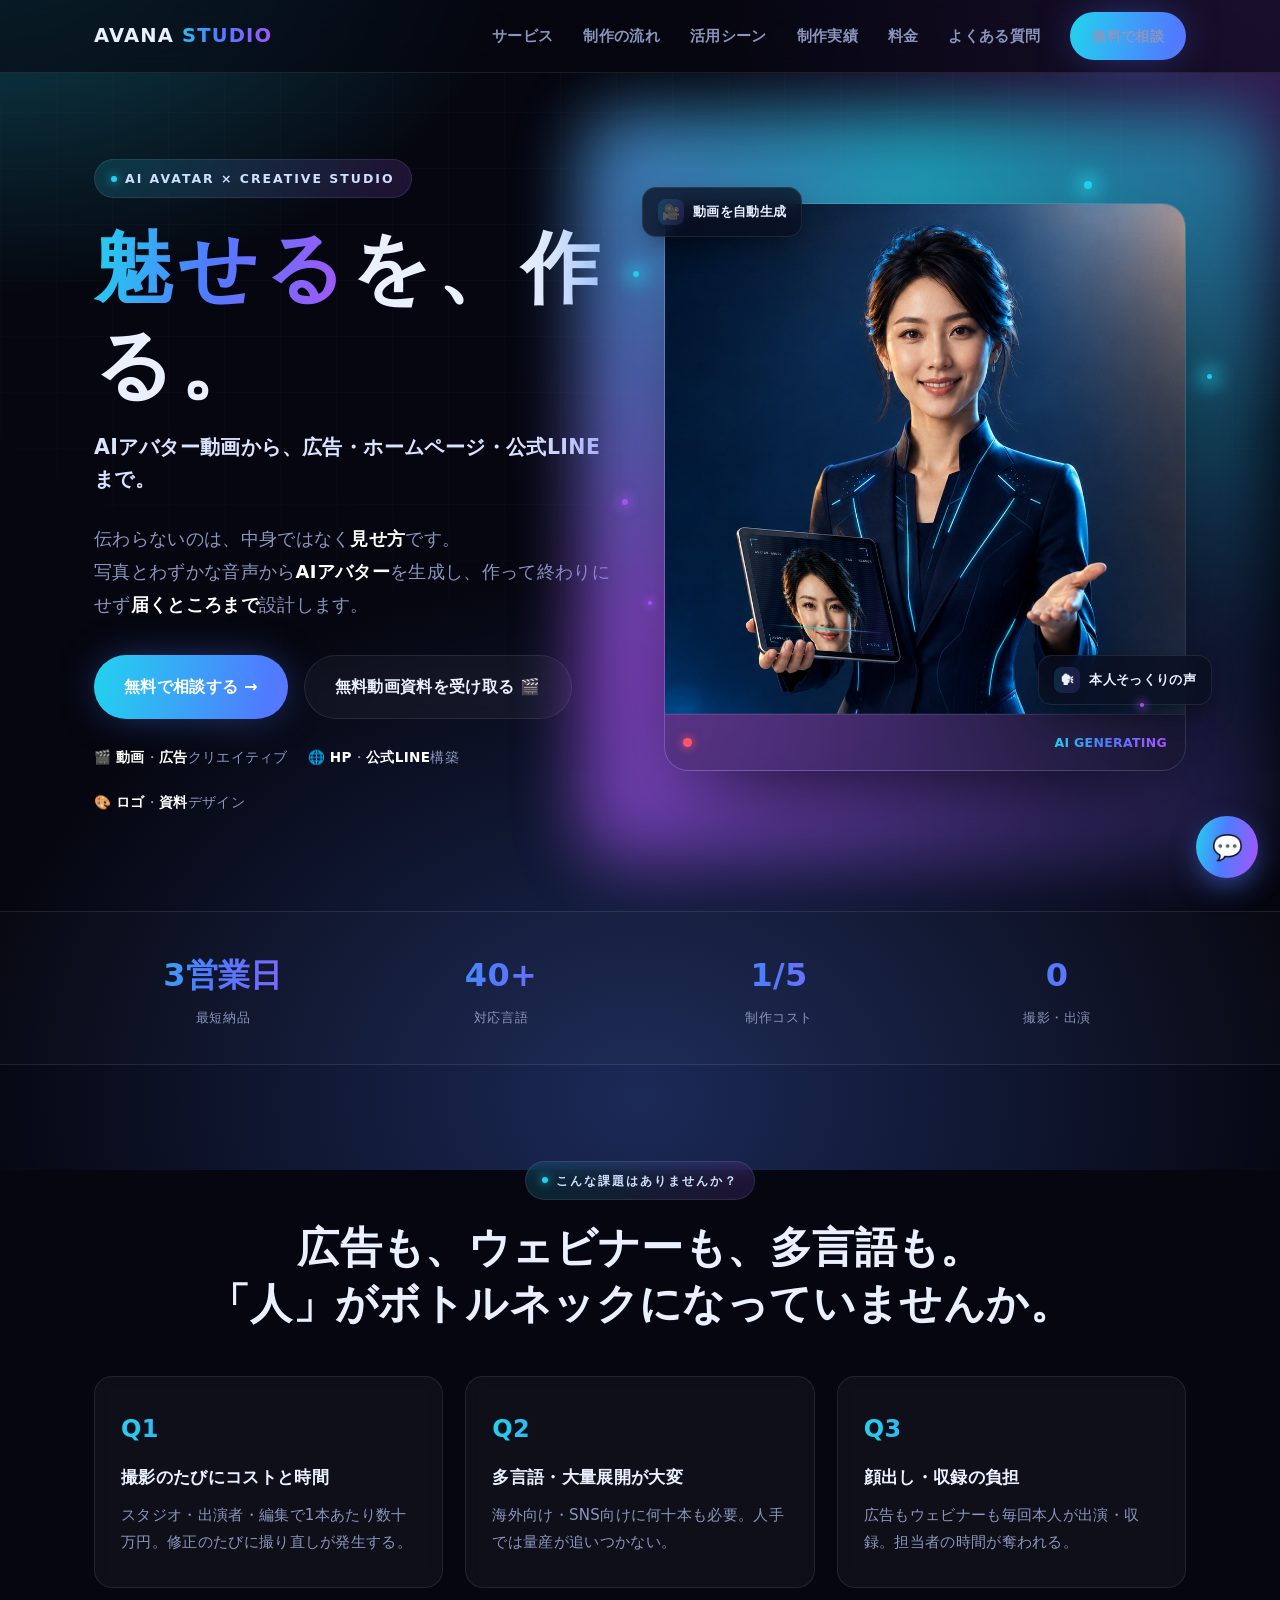
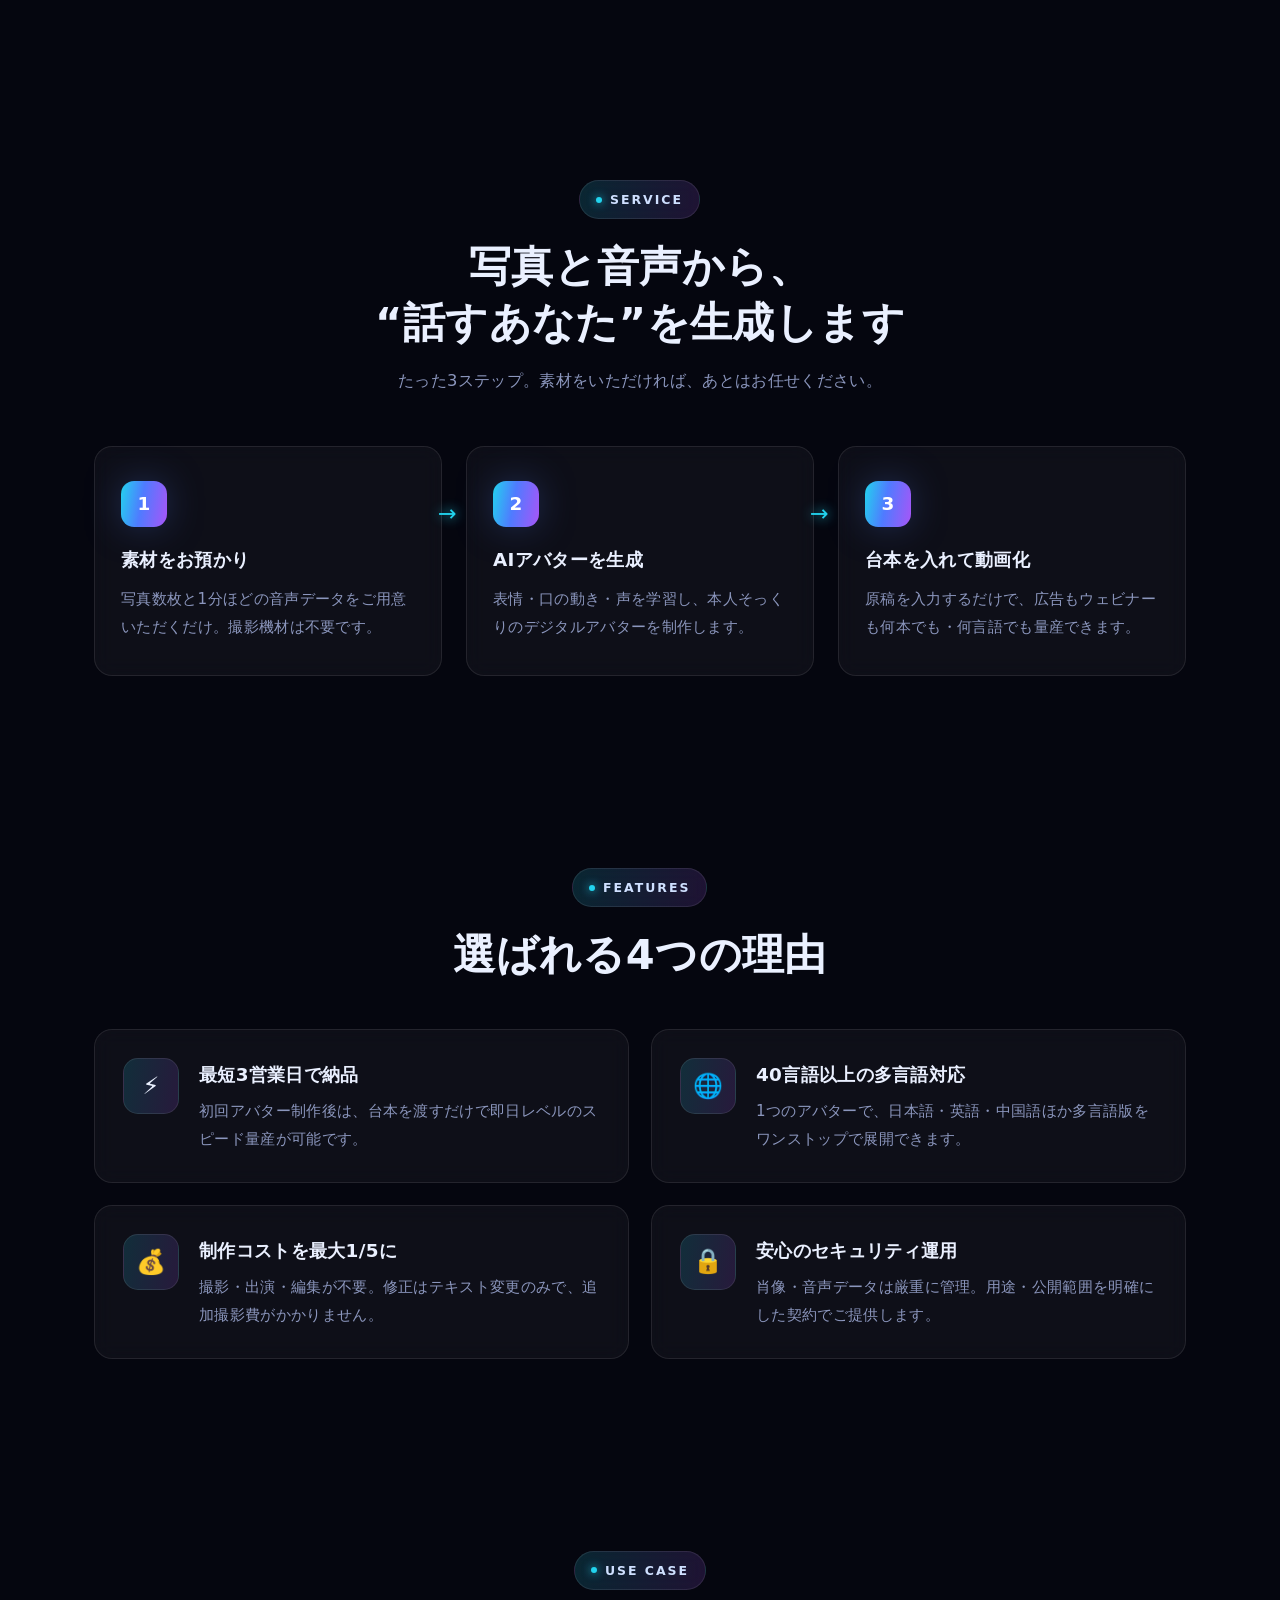
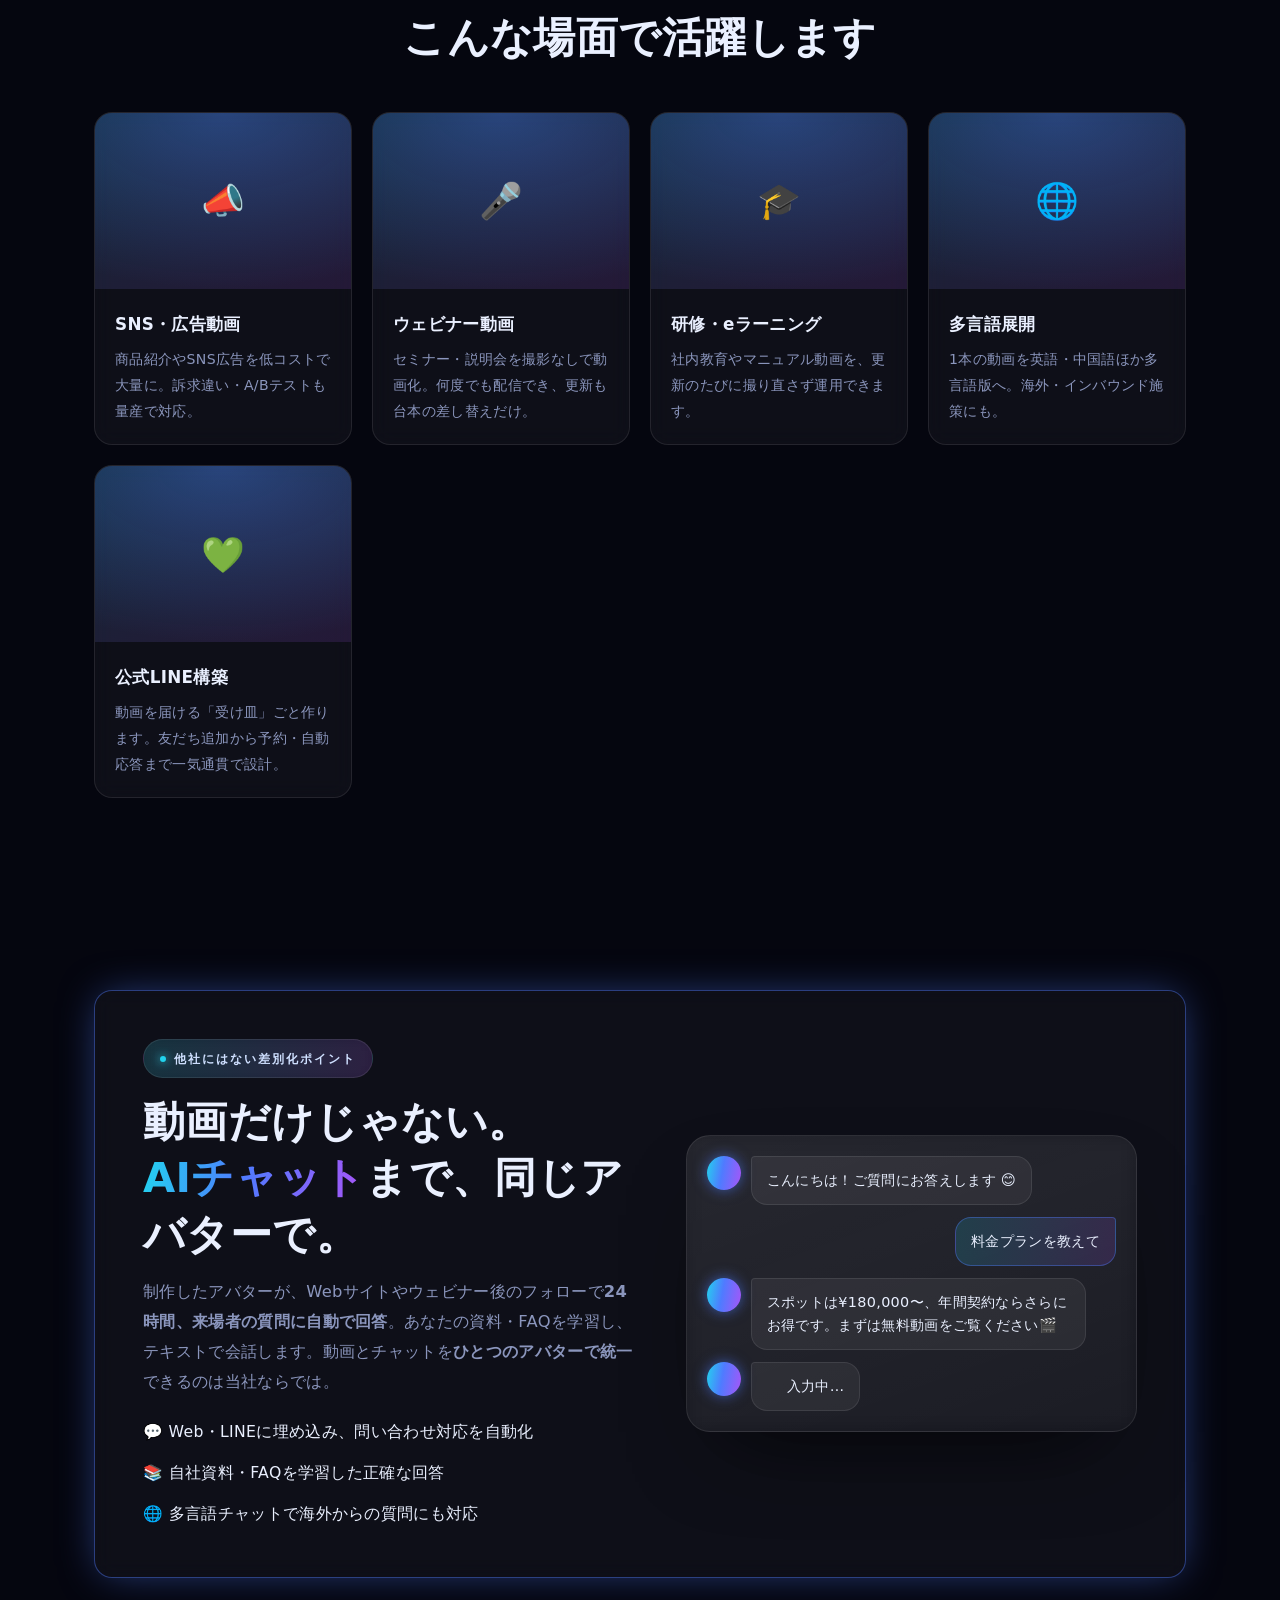
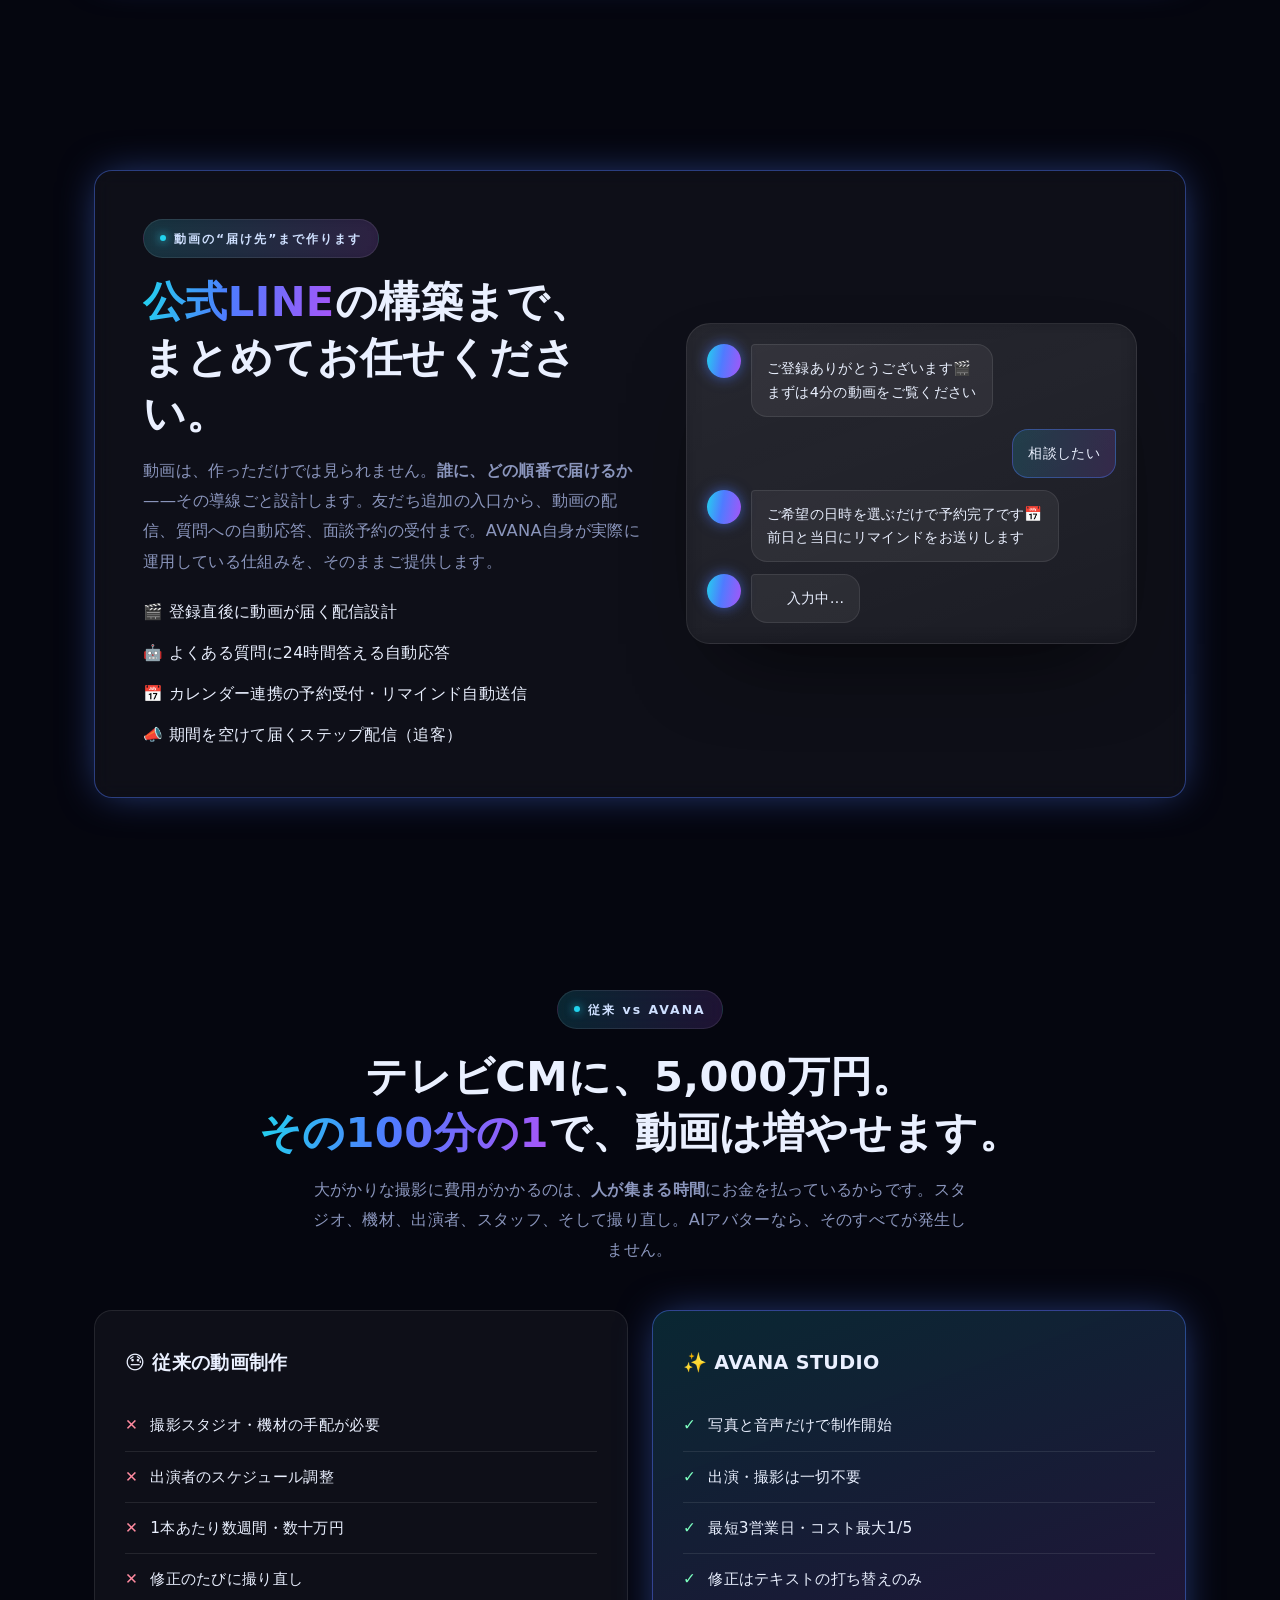
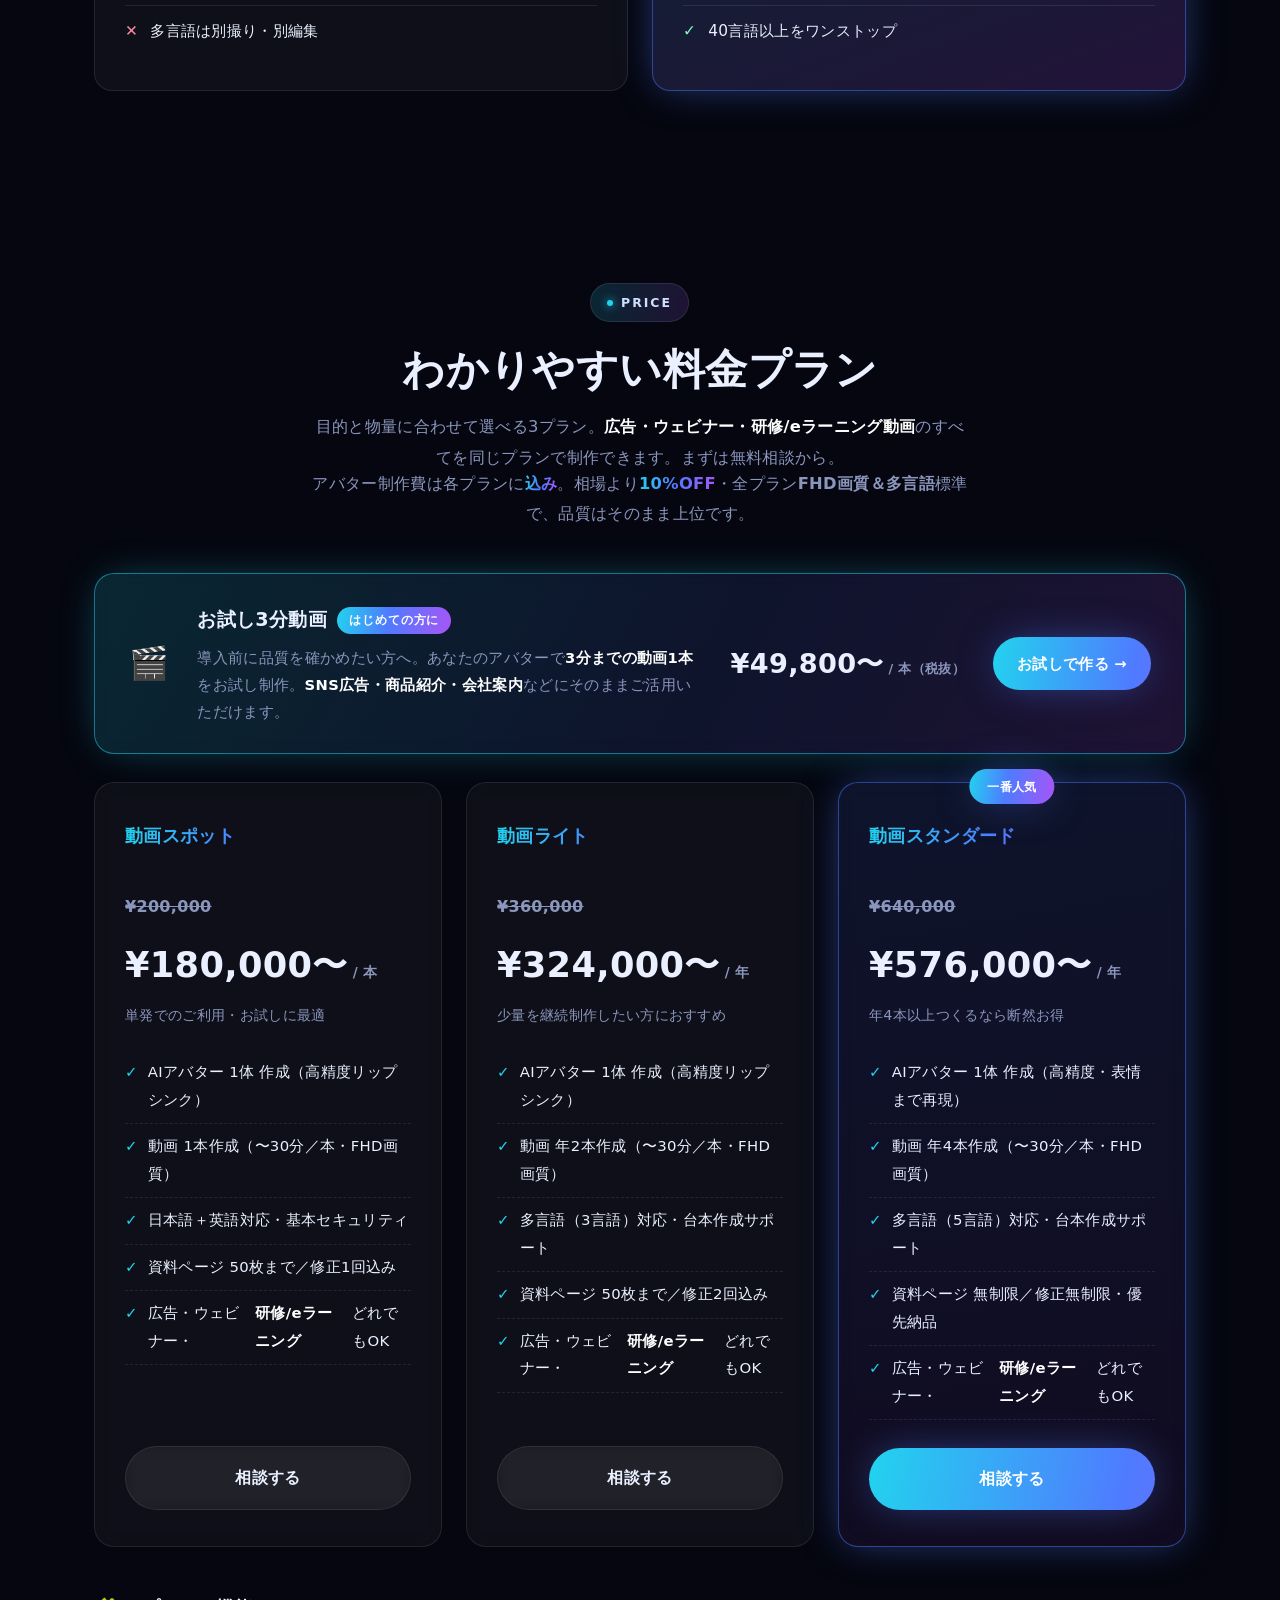
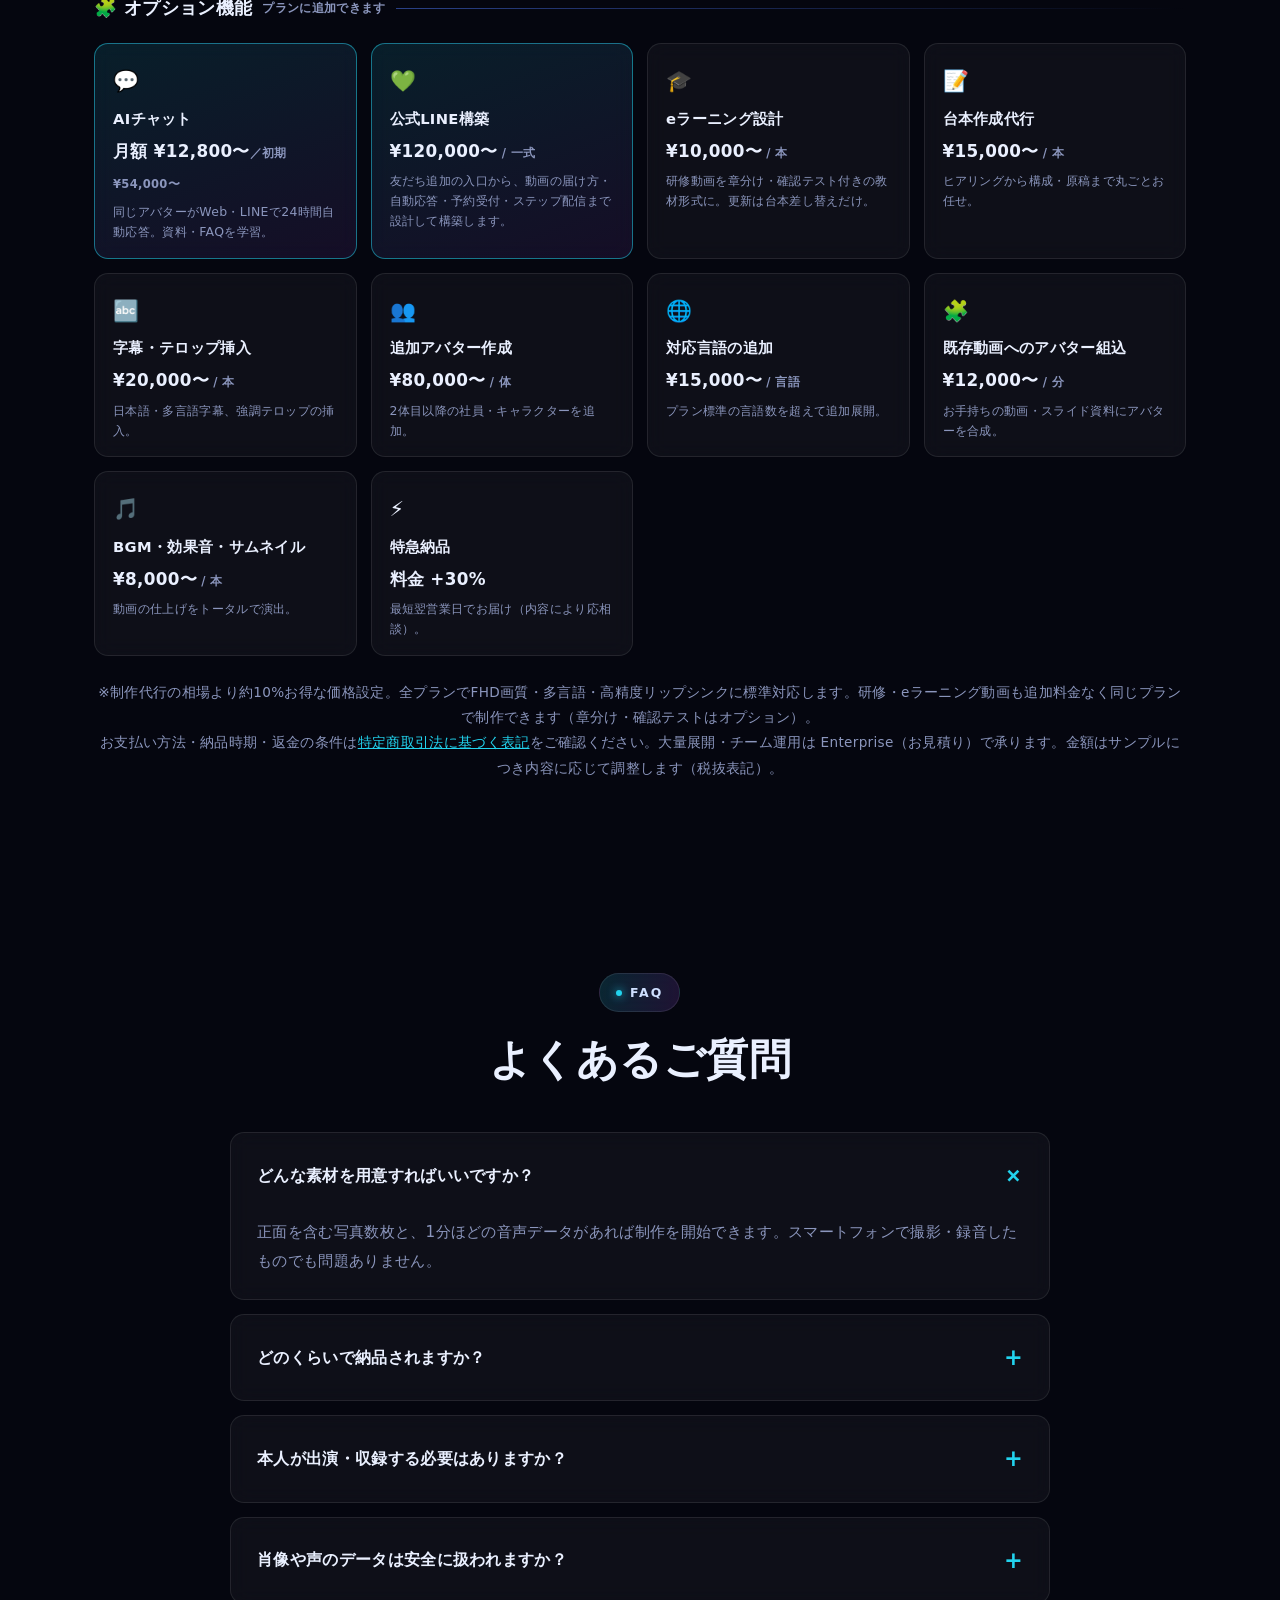
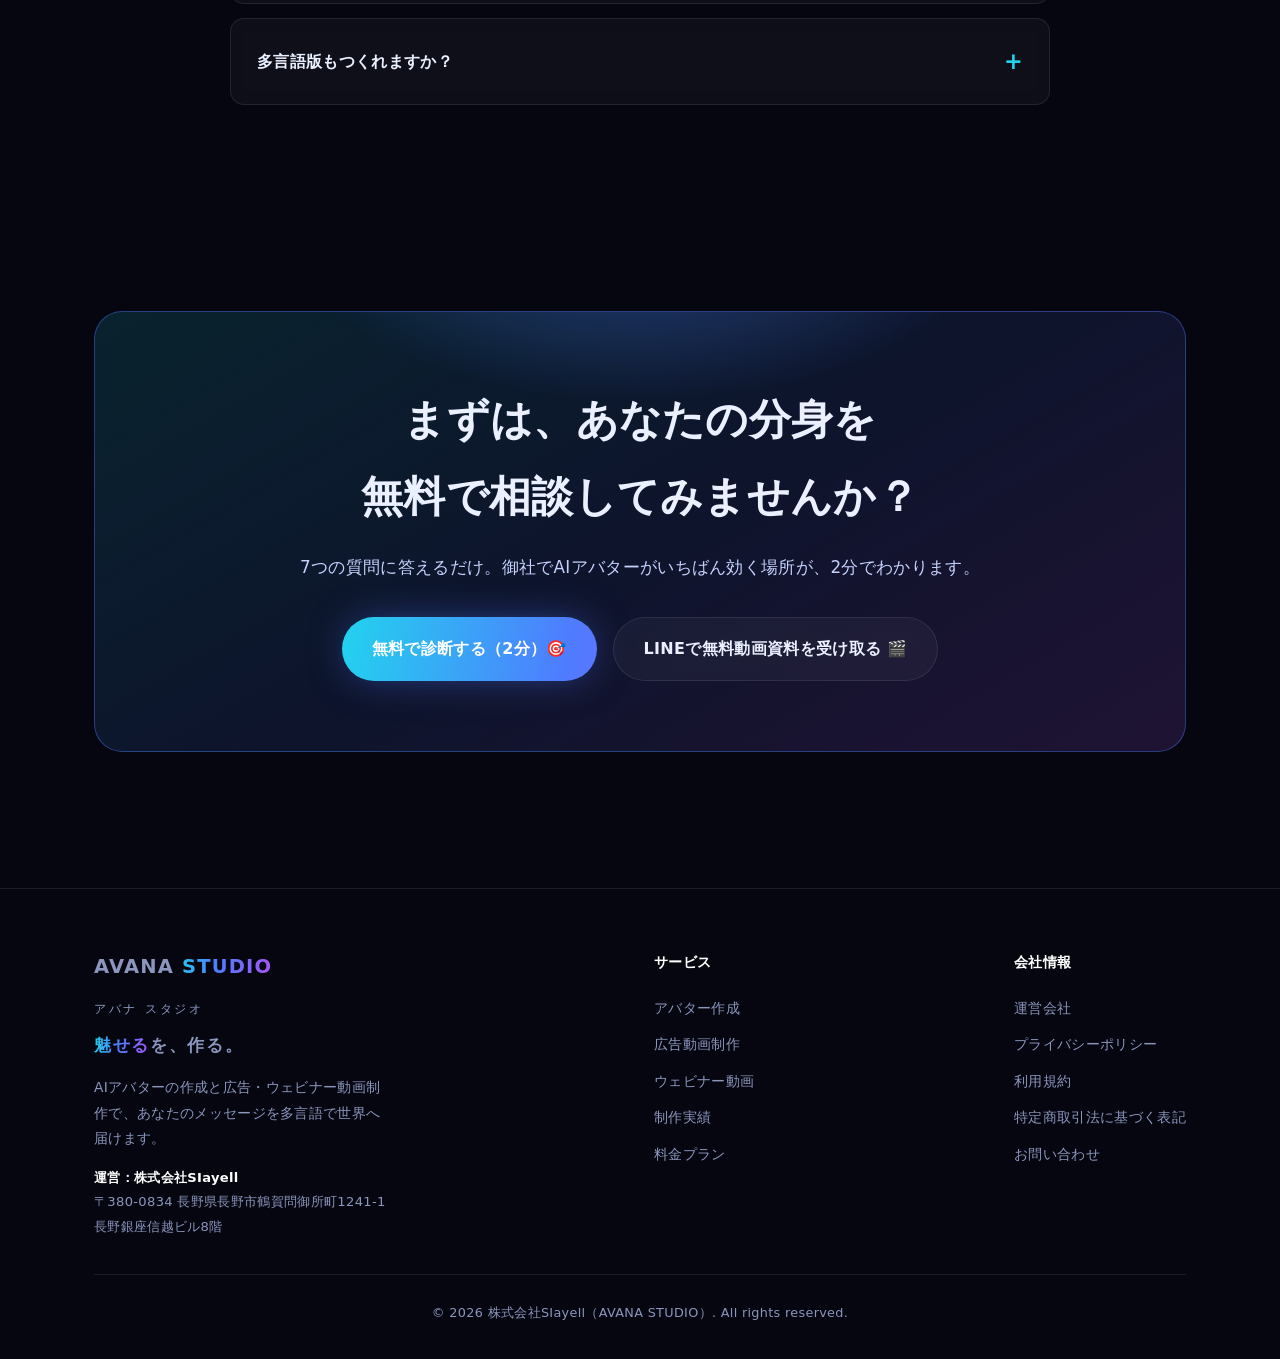
==== index.html @ a1a3fc89 "Reposition hero as creative studio; tighten lead copy and SEO tags Co-Authored-By: Claude Opus 5 <no" ====
<!DOCTYPE html>
<html lang="ja">
<head>
<meta charset="UTF-8">
<meta name="viewport" content="width=device-width, initial-scale=1.0">
<title>AVANA STUDIO｜AIアバター動画・広告・HP・公式LINE制作｜総合クリエイティブ</title>
<meta name="description" content="「魅せるを、作る。」AIアバター動画を軸に、広告クリエイティブ・ホームページ・公式LINE構築まで一貫制作。写真と音声から最短3営業日・低コストで量産します。運営：株式会社SIayell（長野市）">
<link rel="canonical" href="https://mandms281011-png.github.io/avana-studio/">
<link rel="icon" href="data:image/svg+xml,%3Csvg xmlns='http://www.w3.org/2000/svg' viewBox='0 0 64 64'%3E%3Cdefs%3E%3ClinearGradient id='g' x1='0' y1='0' x2='1' y2='1'%3E%3Cstop offset='0' stop-color='%2322d3ee'/%3E%3Cstop offset='.5' stop-color='%234f7bff'/%3E%3Cstop offset='1' stop-color='%23a855f7'/%3E%3C/linearGradient%3E%3C/defs%3E%3Crect width='64' height='64' rx='14' fill='%2305060f'/%3E%3Ctext x='32' y='45' font-family='Helvetica,Arial' font-size='38' font-weight='800' fill='url(%23g)' text-anchor='middle'%3EA%3C/text%3E%3C/svg%3E">
<meta property="og:type" content="website">
<meta property="og:site_name" content="AVANA STUDIO">
<meta property="og:title" content="AVANA STUDIO｜AIアバター動画・広告・HP・公式LINE制作｜総合クリエイティブ">
<meta property="og:description" content="「魅せるを、作る。」AIアバター動画を軸に、広告クリエイティブ・ホームページ・公式LINE構築まで一貫制作。写真と音声から最短3営業日・低コストで量産します。運営：株式会社SIayell（長野市）">
<meta property="og:url" content="https://mandms281011-png.github.io/avana-studio/">
<meta property="og:image" content="https://mandms281011-png.github.io/avana-studio/og-image.jpg">
<meta property="og:locale" content="ja_JP">
<meta name="twitter:card" content="summary_large_image">
<script type="application/ld+json">
{
  "@context": "https://schema.org",
  "@type": "ProfessionalService",
  "name": "AVANA STUDIO",
  "alternateName": "アバナ スタジオ",
  "description": "AIアバター作成と広告動画・ウェビナー動画・研修/eラーニング動画の制作代行サービス",
  "url": "https://mandms281011-png.github.io/avana-studio/",
  "parentOrganization": {"@type": "Organization", "name": "株式会社SIayell"},
  "address": {
    "@type": "PostalAddress",
    "postalCode": "380-0834",
    "addressRegion": "長野県",
    "addressLocality": "長野市",
    "streetAddress": "鶴賀問御所町1241-1 長野銀座信越ビル8階"
  },
  "areaServed": "JP"
}
</script>
<style>
:root{
  --bg:#05060f;
  --bg2:#0a0e1f;
  --panel:rgba(255,255,255,.04);
  --panel-brd:rgba(255,255,255,.09);
  --cyan:#22d3ee;
  --blue:#4f7bff;
  --purple:#a855f7;
  --ink:#eaf0ff;
  --muted:#8b96bd;
  --grad:linear-gradient(100deg,#22d3ee 0%,#4f7bff 45%,#a855f7 100%);
  --grad-soft:linear-gradient(100deg,rgba(34,211,238,.16),rgba(168,85,247,.16));
  --radius:18px;
  --glow:0 0 40px -8px rgba(79,123,255,.55);
  --max:1140px;
}
*{margin:0;padding:0;box-sizing:border-box}
html{scroll-behavior:smooth}
body{
  font-family:"Hiragino Kaku Gothic ProN","Hiragino Sans","Noto Sans JP",system-ui,-apple-system,sans-serif;
  color:var(--ink);background:var(--bg);line-height:1.85;letter-spacing:.02em;
  -webkit-font-smoothing:antialiased;overflow-x:hidden;
}
/* animated aurora background (oversized layer, drifts & breathes) */
body::before{
  content:"";position:fixed;left:-30%;top:-30%;width:160%;height:160%;z-index:-2;
  background:
   radial-gradient(900px 640px at 18% 12%,rgba(34,211,238,.34),transparent 62%),
   radial-gradient(980px 720px at 82% 18%,rgba(168,85,247,.34),transparent 62%),
   radial-gradient(1100px 860px at 50% 95%,rgba(79,123,255,.30),transparent 62%),
   var(--bg);
  animation:aurora 9s ease-in-out infinite alternate;
  will-change:transform,filter;
}
@keyframes aurora{
  0%{transform:translate(0,0) rotate(0deg) scale(1);filter:hue-rotate(0deg) brightness(1)}
  35%{transform:translate(5%,-4%) rotate(4deg) scale(1.15);filter:hue-rotate(14deg) brightness(1.3)}
  70%{transform:translate(-5%,4%) rotate(-4deg) scale(1.22);filter:hue-rotate(-48deg) brightness(1.15)}
  100%{transform:translate(2%,-5%) rotate(2deg) scale(1.1);filter:hue-rotate(-20deg) brightness(1.35)}
}
/* grid overlay pulse */
body::after{animation:gridpulse 6s ease-in-out infinite}
@keyframes gridpulse{0%,100%{opacity:.35}50%{opacity:.8}}
/* light beam sweeping across the hero */
.hero{overflow:hidden}
.hero::after{
  content:"";position:absolute;inset:-10%;z-index:-1;pointer-events:none;
  background:linear-gradient(115deg,transparent 40%,rgba(34,211,238,.22) 48%,rgba(120,140,255,.25) 51%,rgba(168,85,247,.2) 54%,transparent 62%);
  transform:translateX(-120%);
  animation:beam 4.8s cubic-bezier(.4,0,.2,1) infinite;
}
@keyframes beam{
  0%{transform:translateX(-120%) skewX(-6deg)}
  55%,100%{transform:translateX(120%) skewX(-6deg)}
}
/* grid overlay */
body::after{
  content:"";position:fixed;inset:0;z-index:-1;pointer-events:none;opacity:.5;
  background-image:linear-gradient(rgba(255,255,255,.035) 1px,transparent 1px),
                   linear-gradient(90deg,rgba(255,255,255,.035) 1px,transparent 1px);
  background-size:56px 56px;
  mask-image:radial-gradient(ellipse 90% 60% at 50% 30%,#000 40%,transparent 100%);
}
img{max-width:100%;display:block}
a{color:inherit;text-decoration:none}
.wrap{max-width:var(--max);margin:0 auto;padding:0 24px}
.grad-text{background:var(--grad);-webkit-background-clip:text;background-clip:text;color:transparent}
.eyebrow{
  display:inline-flex;align-items:center;gap:8px;font-size:.78rem;font-weight:700;letter-spacing:.16em;
  color:#cfe0ff;padding:7px 16px;border-radius:999px;
  background:var(--grad-soft);border:1px solid var(--panel-brd);backdrop-filter:blur(8px);
}
.eyebrow::before{content:"";width:6px;height:6px;border-radius:50%;background:var(--cyan);box-shadow:0 0 10px var(--cyan)}
.tagline-jp{font-family:"Hiragino Mincho ProN","Yu Mincho",serif;font-weight:600;
font-size:clamp(1.5rem,3.2vw,2.1rem);letter-spacing:.1em;line-height:1.4;margin:22px 0 -2px}
h2.sec-title{font-size:clamp(1.7rem,4vw,2.6rem);font-weight:800;line-height:1.35;margin:20px 0 14px;letter-spacing:.01em}
.sec-lead{color:var(--muted);font-size:1.02rem;max-width:660px}
.btn{display:inline-flex;align-items:center;gap:10px;font-weight:700;padding:16px 30px;border-radius:999px;
  transition:.25s;cursor:pointer;font-size:1rem;border:none}
.btn-primary{background:var(--grad);color:#fff;box-shadow:var(--glow);background-size:200% 100%}
.btn-primary:hover{background-position:100% 0;transform:translateY(-2px);box-shadow:0 0 55px -6px rgba(168,85,247,.7)}
.btn-ghost{background:var(--panel);color:var(--ink);border:1px solid var(--panel-brd);backdrop-filter:blur(8px)}
.btn-ghost:hover{border-color:var(--cyan);color:#fff;box-shadow:0 0 24px -6px rgba(34,211,238,.6)}

/* Header */
header{position:sticky;top:0;z-index:50;background:rgba(5,6,15,.6);backdrop-filter:blur(16px);border-bottom:1px solid var(--panel-brd)}
.nav{display:flex;align-items:center;justify-content:space-between;height:72px}
.logo{font-weight:800;font-size:1.22rem;letter-spacing:.06em}
.logo b{font-weight:800}
.nav-links{display:flex;gap:30px;align-items:center;font-size:.92rem;font-weight:600}
.nav-links a{color:var(--muted);transition:.2s}
.nav-links a:hover{color:#fff}
.nav-cta{padding:11px 22px;font-size:.9rem}
.menu-btn{display:none;font-size:1.6rem;background:none;border:none;cursor:pointer;color:var(--ink)}

/* Hero */
.hero{position:relative;padding:86px 0 96px}
.hero-grid{display:grid;grid-template-columns:1fr 1fr;gap:48px;align-items:center}
.hero h1{font-family:"Hiragino Mincho ProN","Yu Mincho",serif;
font-size:clamp(2.8rem,7vw,4.9rem);font-weight:600;line-height:1.24;letter-spacing:.08em;margin-top:22px}
.h1-sub{font-size:clamp(1rem,2vw,1.28rem);font-weight:700;color:#dbe4ff;
letter-spacing:.02em;line-height:1.6;margin:16px 0 0}
.hero p.lead{margin:26px 0 34px;font-size:1.12rem;color:var(--muted);max-width:520px}
.hero p.lead b{color:#fff}
.hero-cta{display:flex;gap:16px;flex-wrap:wrap}
.hero-note{margin-top:26px;font-size:.85rem;color:var(--muted);display:flex;gap:20px;flex-wrap:wrap}
.hero-note b{color:#fff}

/* Hero holo visual */
.holo{position:relative}
.holo-ring{position:absolute;inset:-16% -16% -16% -16%;border-radius:40px;
  background:conic-gradient(from 0deg,rgba(34,211,238,.75),rgba(79,123,255,.15),rgba(168,85,247,.75),rgba(34,211,238,.75));
  filter:blur(34px);opacity:.95;animation:spin 5.5s linear infinite}
/* pulsing glow on the hero card itself */
.holo .holo-card{box-shadow:0 40px 90px -40px rgba(0,0,0,.8);animation:cardfloat 6.5s ease-in-out infinite, cardglow 3.2s ease-in-out infinite}
@keyframes cardglow{
  0%,100%{box-shadow:0 40px 90px -40px rgba(0,0,0,.8),0 0 42px -6px rgba(34,211,238,.5)}
  50%{box-shadow:0 40px 90px -40px rgba(0,0,0,.8),0 0 90px -4px rgba(168,85,247,.85)}
}
@keyframes spin{to{transform:rotate(360deg)}}
.holo-card{position:relative;border-radius:24px;overflow:hidden;border:1px solid var(--panel-brd);
  background:linear-gradient(160deg,rgba(255,255,255,.07),rgba(255,255,255,.02));backdrop-filter:blur(10px);
  box-shadow:0 40px 90px -40px rgba(0,0,0,.8)}
/* photo composition: real avatar + UI projected onto tablet screen */
.holo-photo{position:relative;aspect-ratio:960/941;overflow:hidden}
.ph-stage{position:absolute;top:0;left:0;width:960px;height:941px;transform-origin:0 0}
.ph-stage>img{width:960px;height:941px;object-fit:cover}
.tab-screen{position:absolute;top:0;left:0;width:270px;height:220px;transform-origin:0 0;
  transform:matrix3d(0.883354,0.11723,0,0.000069, 0.172368,0.873851,0,-0.000096, 0,0,1,0, 146.476784,607.883922,0,1);
  overflow:hidden;background:
   radial-gradient(120% 90% at 50% 20%,rgba(79,123,255,.5),transparent 65%),
   linear-gradient(180deg,rgba(6,12,32,.98),rgba(20,16,50,.98));
  /* bottom edge follows the fingers holding the tablet so they stay in front */
  clip-path:polygon(0% 0%, 100% 0%, 100% 100%, 37.8% 100%, 36.3% 93.4%, 34.8% 92.1%, 31.9% 93.8%, 30.4% 93.4%, 28.9% 91.2%, 27.4% 90.8%, 24.4% 92%, 21.5% 97.9%, 20% 92.4%, 17% 92.1%, 14.1% 94.2%, 11.1% 99.2%, 9.6% 100%, 0% 100%);
  filter:drop-shadow(0 0 26px rgba(34,211,238,.35))}
.tab-screen::before{content:"";position:absolute;inset:0;z-index:1;
  background:repeating-linear-gradient(0deg,transparent 0 3px,rgba(34,211,238,.07) 3px 4px)}
.ts-photo{position:absolute;inset:0;width:100%;height:100%;object-fit:cover;z-index:0;
  filter:saturate(1.05) brightness(.96);
  animation:kenburns 4.5s ease-in-out infinite alternate, holoflicker 3.8s steps(1) infinite}
@keyframes kenburns{
  0%{transform:scale(1) translate(0,0)}
  100%{transform:scale(1.18) translate(-3%,-2.5%)}
}
@keyframes holoflicker{
  0%,78%,86%,100%{opacity:1;filter:saturate(1.05) brightness(.96) hue-rotate(0deg)}
  79%{opacity:.45;filter:saturate(1.6) brightness(1.5) hue-rotate(38deg)}
  80%{opacity:.95;filter:saturate(1.05) brightness(.96) hue-rotate(0deg)}
  81.5%{opacity:.55;filter:saturate(1.7) brightness(1.3) hue-rotate(-32deg)}
  82.5%{opacity:1;filter:saturate(1.2) brightness(1.1) hue-rotate(12deg)}
  84%{opacity:.7;filter:saturate(1.5) brightness(1.4) hue-rotate(24deg)}
}
/* gentle float for the hero card */
.holo .holo-card{animation:cardfloat 6.5s ease-in-out infinite}
@keyframes cardfloat{0%,100%{transform:translateY(0)}50%{transform:translateY(-9px)}}
@media (prefers-reduced-motion: reduce){
  .ts-photo,.holo .holo-card,body::before,body::after,.hero::after,.holo-ring,.particle{animation:none}
}
.tab-screen::after{content:"";position:absolute;inset:0;z-index:2;pointer-events:none;
  background:linear-gradient(115deg,rgba(255,255,255,.14) 0%,transparent 28%,transparent 70%,rgba(168,85,247,.10) 100%)}
.face-svg{position:relative;z-index:1;width:100%;height:100%;display:block}
.particle{position:absolute;border-radius:50%;background:var(--cyan);box-shadow:0 0 20px 6px rgba(34,211,238,.95);opacity:.95;animation:float 4s ease-in-out infinite, twinkle 2.1s ease-in-out infinite}
@keyframes float{0%,100%{transform:translateY(0) scale(1)}50%{transform:translateY(-34px) scale(1.45)}}
@keyframes twinkle{0%,100%{opacity:.95}50%{opacity:.35}}
.silh{width:60%;height:84%;position:relative;z-index:1;
  background:linear-gradient(180deg,rgba(207,224,255,.9),rgba(79,123,255,.25));
  border-radius:120px 120px 0 0;box-shadow:0 0 60px rgba(79,123,255,.5)}
.silh::after{content:"";position:absolute;top:18%;left:50%;transform:translateX(-50%);
  width:44%;aspect-ratio:1;border-radius:50%;
  background:radial-gradient(circle at 40% 35%,#fff,rgba(207,224,255,.6));box-shadow:0 0 40px rgba(255,255,255,.5)}
.holo-bar{display:flex;align-items:center;gap:12px;padding:16px 18px;border-top:1px solid var(--panel-brd);
  background:rgba(0,0,0,.25)}
.rec-dot{width:9px;height:9px;border-radius:50%;background:#ff5470;box-shadow:0 0 10px #ff5470;animation:pulse 1.4s infinite}
@keyframes pulse{0%,100%{opacity:1}50%{opacity:.25}}
.wave{display:flex;gap:3px;align-items:center;height:22px;flex:1}
.wave span{width:3px;border-radius:3px;background:var(--cyan);box-shadow:0 0 6px var(--cyan);animation:wv 1s infinite ease-in-out}
.wave span:nth-child(odd){animation-delay:.2s}
.wave span:nth-child(3n){animation-delay:.4s;background:var(--purple);box-shadow:0 0 6px var(--purple)}
@keyframes wv{0%,100%{height:6px}50%{height:22px}}
.chip{position:absolute;padding:11px 15px;border-radius:14px;font-size:.8rem;font-weight:700;
  background:rgba(10,14,31,.75);border:1px solid var(--panel-brd);backdrop-filter:blur(10px);
  display:flex;gap:9px;align-items:center;box-shadow:0 10px 30px -10px rgba(0,0,0,.7)}
.chip .ic{width:26px;height:26px;border-radius:8px;background:var(--grad-soft);display:grid;place-items:center;font-size:.9rem}
.chip-1{top:-16px;left:-22px}
.chip-2{bottom:66px;right:-26px}

/* metrics band */
.metrics{border-top:1px solid var(--panel-brd);border-bottom:1px solid var(--panel-brd);padding:34px 0;background:rgba(255,255,255,.015)}
.metrics-grid{display:grid;grid-template-columns:repeat(4,1fr);gap:20px;text-align:center}
.metric .n{font-size:2rem;font-weight:900}
.metric .l{font-size:.82rem;color:var(--muted);letter-spacing:.05em}

section{padding:96px 0;position:relative}
.center{text-align:center}
.center .sec-lead{margin-left:auto;margin-right:auto}

/* glass card base */
.glass{background:var(--panel);border:1px solid var(--panel-brd);border-radius:var(--radius);backdrop-filter:blur(10px)}

/* Problem */
.problem-grid{display:grid;grid-template-columns:repeat(3,1fr);gap:22px;margin-top:44px}
.problem-card{padding:30px 26px}
.problem-card .q{font-size:1.5rem;font-weight:900}
.problem-card h3{font-size:1.08rem;margin:10px 0 8px}
.problem-card p{color:var(--muted);font-size:.94rem}

/* Steps */
.steps{display:grid;grid-template-columns:repeat(3,1fr);gap:24px;margin-top:50px}
.step{position:relative;padding:34px 26px}
.step .num{width:46px;height:46px;border-radius:13px;background:var(--grad);color:#fff;font-weight:800;
  display:grid;place-items:center;font-size:1.15rem;margin-bottom:16px;box-shadow:var(--glow)}
.step h3{font-size:1.15rem;margin-bottom:8px}
.step p{color:var(--muted);font-size:.95rem}
.step-arrow{position:absolute;right:-16px;top:46px;color:var(--cyan);font-size:1.4rem;z-index:2;text-shadow:0 0 12px var(--cyan)}

/* Features */
.feat-grid{display:grid;grid-template-columns:repeat(2,1fr);gap:22px;margin-top:46px}
.feat{display:flex;gap:20px;padding:28px}
.feat .ic{flex-shrink:0;width:56px;height:56px;border-radius:15px;background:var(--grad-soft);border:1px solid var(--panel-brd);
  display:grid;place-items:center;font-size:1.5rem}
.feat h3{font-size:1.15rem;margin-bottom:6px}
.feat p{color:var(--muted);font-size:.94rem}

/* Use cases */
.cases{display:grid;grid-template-columns:repeat(4,1fr);gap:20px;margin-top:46px}
.case{border-radius:var(--radius);overflow:hidden;transition:.25s}
.case:hover{transform:translateY(-6px);box-shadow:0 0 44px -14px rgba(79,123,255,.7);border-color:rgba(79,123,255,.5)}
.case .top{aspect-ratio:16/11;display:grid;place-items:center;font-size:2.2rem;
  background:radial-gradient(120% 100% at 50% 0%,rgba(79,123,255,.35),transparent),linear-gradient(160deg,rgba(34,211,238,.14),rgba(168,85,247,.14))}
.case .body{padding:20px}
.case h3{font-size:1.05rem;margin-bottom:6px}
.case p{color:var(--muted);font-size:.88rem}

/* Chat differentiator */
.chat-split{display:grid;grid-template-columns:1.05fr .95fr;gap:44px;align-items:center;padding:48px;
  border:1px solid rgba(79,123,255,.45);box-shadow:var(--glow)}
.chat-list{list-style:none;margin-top:20px;display:grid;gap:12px}
.chat-list li{font-size:.98rem}
.chat-mock{display:grid;gap:12px;padding:20px}
.bub{padding:12px 15px;font-size:.9rem;max-width:82%;line-height:1.6}
.bub-bot{background:rgba(255,255,255,.06);border:1px solid var(--panel-brd);border-radius:4px 16px 16px 16px}
.bub-user{background:var(--grad-soft);border:1px solid rgba(79,123,255,.4);border-radius:16px 4px 16px 16px;margin-left:auto}
.bub-row{display:flex;gap:10px;align-items:flex-start}
.bub-av{width:34px;height:34px;border-radius:50%;background:var(--grad);flex-shrink:0;box-shadow:0 0 14px rgba(79,123,255,.6)}
@media(max-width:920px){.chat-split{grid-template-columns:1fr;gap:30px;padding:30px}}

/* Compare */
.cmp-grid{display:grid;grid-template-columns:1fr 1fr;gap:24px;margin-top:44px}
.cmp{border-radius:var(--radius);padding:34px 30px}
.cmp.old{background:var(--panel);border:1px solid var(--panel-brd)}
.cmp.new{background:linear-gradient(160deg,rgba(34,211,238,.16),rgba(168,85,247,.18));border:1px solid rgba(79,123,255,.45);box-shadow:var(--glow)}
.cmp h3{font-size:1.2rem;margin-bottom:20px;display:flex;align-items:center;gap:10px}
.cmp ul{list-style:none}
.cmp li{padding:11px 0;border-bottom:1px solid var(--panel-brd);display:flex;gap:12px;font-size:.96rem}
.cmp li:last-child{border:none}
.cmp .mark{font-weight:800}
.cmp.old .mark{color:#ff8ba0}
.cmp.new .mark{color:#7dffc0}

/* Pricing */
.trial-banner{display:flex;align-items:center;gap:28px;flex-wrap:wrap;text-align:left;
  margin-top:44px;padding:28px 34px;border-radius:20px;
  background:linear-gradient(120deg,rgba(34,211,238,.16),rgba(79,123,255,.12) 55%,rgba(168,85,247,.16));
  border:1px solid rgba(34,211,238,.5);box-shadow:0 0 44px -12px rgba(34,211,238,.45)}
.trial-banner .tb-ic{font-size:2rem;flex-shrink:0}
.trial-banner .tb-body{flex:1;min-width:260px}
.trial-banner h3{font-size:1.2rem;margin-bottom:6px}
.trial-banner h3 .tb-tag{display:inline-block;margin-left:10px;font-size:.72rem;font-weight:700;letter-spacing:.08em;
  padding:3px 12px;border-radius:999px;background:var(--grad);color:#fff;vertical-align:middle}
.trial-banner p{color:var(--muted);font-size:.92rem}
.trial-banner .tb-price{font-size:1.7rem;font-weight:900;white-space:nowrap}
.trial-banner .tb-price small{font-size:.8rem;color:var(--muted);font-weight:600}
@media(max-width:920px){.trial-banner{padding:24px 22px;gap:18px}}
.plans{display:grid;grid-template-columns:repeat(3,1fr);gap:24px;margin-top:28px}
.plan{border-radius:20px;padding:36px 30px;position:relative;display:flex;flex-direction:column;
  background:var(--panel);border:1px solid var(--panel-brd);backdrop-filter:blur(10px)}
.plan.popular{border:1px solid rgba(79,123,255,.5);box-shadow:var(--glow);
  background:linear-gradient(170deg,rgba(79,123,255,.12),rgba(168,85,247,.08))}
.plan .tag{position:absolute;top:-14px;left:50%;transform:translateX(-50%);background:var(--grad);color:#fff;
  font-size:.78rem;font-weight:700;padding:6px 18px;border-radius:999px;box-shadow:var(--glow)}
.plan h3{font-size:1.15rem;font-weight:800}
.plan .price{font-size:2.2rem;font-weight:900;margin:14px 0 4px}
.plan .price small{font-size:.85rem;color:var(--muted);font-weight:600}
.plan .desc{color:var(--muted);font-size:.9rem;margin-bottom:22px}
.plan ul{list-style:none;margin-bottom:28px;flex:1}
.plan li{padding:9px 0;font-size:.93rem;display:flex;gap:10px;border-bottom:1px dashed var(--panel-brd)}
.plan li::before{content:"✓";color:var(--cyan)}
.plan .btn{width:100%;justify-content:center}
.price-note{text-align:center;color:var(--muted);font-size:.85rem;margin-top:24px}
/* Options */
.opts-title{font-size:1.15rem;font-weight:800;margin:44px 0 18px;display:flex;align-items:center;gap:10px}
.opts-title::after{content:"";flex:1;height:1px;background:linear-gradient(90deg,rgba(79,123,255,.5),transparent)}
.opts{display:grid;grid-template-columns:repeat(4,1fr);gap:14px}
.opt{padding:18px 18px 16px;border-radius:14px;display:flex;flex-direction:column;gap:4px}
.opt .oi{font-size:1.3rem}
.opt .on{font-weight:700;font-size:.92rem}
.opt .op{font-size:1.05rem;font-weight:900}
.opt .op small{font-size:.72rem;color:var(--muted);font-weight:600}
.opt .od{color:var(--muted);font-size:.78rem;line-height:1.6}
.opt.hot{border:1px solid rgba(34,211,238,.5);background:linear-gradient(160deg,rgba(34,211,238,.12),rgba(168,85,247,.1))}
@media(max-width:920px){.opts{grid-template-columns:1fr 1fr}}
@media(max-width:640px){.opts{grid-template-columns:1fr}}

/* FAQ */
.faq-list{max-width:820px;margin:44px auto 0}
.qa{margin-bottom:14px;overflow:hidden;border-radius:14px}
.qa summary{list-style:none;cursor:pointer;padding:22px 26px;font-weight:700;display:flex;justify-content:space-between;gap:16px;align-items:center}
.qa summary::-webkit-details-marker{display:none}
.qa summary .plus{color:var(--cyan);font-size:1.4rem;transition:.2s;flex-shrink:0}
.qa[open] summary .plus{transform:rotate(45deg)}
.qa .a{padding:0 26px 24px;color:var(--muted);font-size:.95rem}

/* CTA */
.cta-box{border-radius:28px;padding:70px 40px;text-align:center;position:relative;overflow:hidden;
  background:linear-gradient(150deg,rgba(34,211,238,.14),rgba(79,123,255,.12) 50%,rgba(168,85,247,.16));
  border:1px solid rgba(79,123,255,.4)}
.cta-box::before{content:"";position:absolute;inset:0;z-index:-1;
  background:radial-gradient(600px 300px at 50% -20%,rgba(79,123,255,.4),transparent 60%)}
.cta-box h2{font-size:clamp(1.8rem,4.5vw,2.6rem);font-weight:900;margin-bottom:16px}
.cta-box p{color:#c7d3ff;margin-bottom:34px;font-size:1.05rem}

/* Footer */
footer{padding:60px 0 34px;font-size:.9rem;color:var(--muted);border-top:1px solid var(--panel-brd);margin-top:40px}
.foot-grid{display:flex;justify-content:space-between;gap:40px;flex-wrap:wrap;padding-bottom:34px;border-bottom:1px solid var(--panel-brd)}
.foot-brand .logo{margin-bottom:12px}
.foot-brand p{max-width:300px;font-size:.86rem}
.foot-col h4{color:#fff;font-size:.9rem;margin-bottom:14px}
.foot-col a{display:block;padding:5px 0;transition:.2s}
.foot-col a:hover{color:#fff}
.copy{text-align:center;padding-top:26px;font-size:.8rem}

@media(max-width:920px){
  .hero-grid{grid-template-columns:1fr;gap:46px}
  .holo{width:100%;max-width:520px;margin:0 auto}
  .metrics-grid{grid-template-columns:repeat(2,1fr);gap:28px}
  .problem-grid,.steps,.feat-grid,.cases,.cmp-grid,.plans{grid-template-columns:1fr}
  .step-arrow{display:none}
  .cases{grid-template-columns:1fr 1fr}
}
@media(max-width:640px){
  .nav-links{display:none}
  .menu-btn{display:block}
  section{padding:70px 0}
  .cases{grid-template-columns:1fr}
  .foot-grid{flex-direction:column;gap:26px}
}

/* Chat widget */
.cw-launcher{position:fixed;right:22px;bottom:22px;z-index:200;width:62px;height:62px;border-radius:50%;
  background:var(--grad);border:none;cursor:pointer;display:grid;place-items:center;font-size:1.55rem;
  box-shadow:0 10px 30px -6px rgba(79,123,255,.7);animation:cwpulse 2.6s infinite}
@keyframes cwpulse{0%{box-shadow:0 10px 30px -6px rgba(79,123,255,.7),0 0 0 0 rgba(34,211,238,.5)}
  70%{box-shadow:0 10px 30px -6px rgba(79,123,255,.7),0 0 0 16px rgba(34,211,238,0)}
  100%{box-shadow:0 10px 30px -6px rgba(79,123,255,.7),0 0 0 0 rgba(34,211,238,0)}}
.cw-launcher .x{display:none}
.cw-open .cw-launcher .chat{display:none}
.cw-open .cw-launcher .x{display:block}
.cw-panel{position:fixed;right:22px;bottom:96px;z-index:200;width:360px;max-width:calc(100vw - 32px);
  border-radius:20px;overflow:hidden;background:rgba(10,14,31,.97);backdrop-filter:blur(14px);
  border:1px solid rgba(79,123,255,.4);box-shadow:0 30px 80px -20px rgba(0,0,0,.85);
  transform:translateY(16px) scale(.96);opacity:0;pointer-events:none;transition:.25s;transform-origin:bottom right}
.cw-open .cw-panel{transform:translateY(0) scale(1);opacity:1;pointer-events:auto}
.cw-head{padding:15px 18px;display:flex;align-items:center;gap:12px;background:var(--grad-soft);border-bottom:1px solid var(--panel-brd)}
.cw-head .av{width:40px;height:40px;border-radius:50%;background:var(--grad);box-shadow:0 0 14px rgba(79,123,255,.7);flex-shrink:0}
.cw-head h4{font-size:.98rem;margin:0}
.cw-head .st{font-size:.74rem;color:#7dffc0;display:flex;align-items:center;gap:5px;margin-top:2px}
.cw-head .st::before{content:"";width:7px;height:7px;border-radius:50%;background:#7dffc0;box-shadow:0 0 8px #7dffc0}
.cw-body{padding:18px;height:322px;overflow-y:auto;display:flex;flex-direction:column;gap:12px}
.cw-b{padding:11px 14px;font-size:.9rem;line-height:1.65;max-width:86%;border-radius:4px 14px 14px 14px;
  background:rgba(255,255,255,.06);border:1px solid var(--panel-brd)}
.cw-b.me{margin-left:auto;border-radius:14px 4px 14px 14px;background:var(--grad-soft);border-color:rgba(79,123,255,.4)}
.cw-qr{display:flex;flex-wrap:wrap;gap:8px}
.cw-qr button{background:rgba(255,255,255,.05);border:1px solid rgba(79,123,255,.4);color:var(--ink);
  border-radius:999px;padding:8px 14px;font-size:.82rem;cursor:pointer;transition:.2s}
.cw-qr button:hover{background:var(--grad-soft)}
.cw-line{display:flex;align-items:center;justify-content:center;gap:9px;background:#06C755;color:#fff;font-weight:700;
  padding:13px;border-radius:12px;font-size:.95rem;text-decoration:none;box-shadow:0 8px 24px -8px rgba(6,199,85,.7);transition:.2s}
.cw-line:hover{background:#05b34c;transform:translateY(-1px)}
.cw-foot{padding:11px 14px;border-top:1px solid var(--panel-brd);font-size:.72rem;color:var(--muted);text-align:center}
@media(max-width:640px){.cw-panel{bottom:90px}}
</style>
</head>
<body>

<!-- Header -->
<header>
  <div class="wrap nav">
    <div class="logo">AVANA<b class="grad-text"> STUDIO</b></div>
    <nav class="nav-links">
      <a href="#service">サービス</a>
      <a href="#flow">制作の流れ</a>
      <a href="#usecase">活用シーン</a>
      <a href="portfolio.html">制作実績</a>
      <a href="#price">料金</a>
      <a href="#faq">よくある質問</a>
      <a href="#contact" class="btn btn-primary nav-cta">無料で相談</a>
    </nav>
    <button class="menu-btn" aria-label="メニュー">☰</button>
  </div>
</header>

<!-- Hero -->
<section class="hero">
  <div class="wrap hero-grid">
    <div class="hero-copy">
      <span class="eyebrow">AI AVATAR × CREATIVE STUDIO</span>
      <h1><span class="grad-text">魅せる</span>を、作る。</h1>
      <p class="h1-sub">AIアバター動画から、広告・ホームページ・公式LINEまで。</p>
      <p class="lead">伝わらないのは、中身ではなく<b>見せ方</b>です。<br>写真とわずかな音声から<b>AIアバター</b>を生成し、作って終わりにせず<b>届くところまで</b>設計します。</p>
      <div class="hero-cta">
        <a href="#contact" class="btn btn-primary">無料で相談する →</a>
        <a href="https://lin.ee/Yx8M7LxH" target="_blank" rel="noopener" class="btn btn-ghost">無料動画資料を受け取る 🎬</a>
      </div>
      <div class="hero-note">
        <span>🎬 <b>動画</b>・<b>広告</b>クリエイティブ</span>
        <span>🌐 <b>HP</b>・<b>公式LINE</b>構築</span>
        <span>🎨 <b>ロゴ</b>・<b>資料</b>デザイン</span>
      </div>
    </div>
    <div class="holo">
      <div class="holo-ring"></div>
      <div class="holo-card">
        <div class="holo-photo">
          <div class="ph-stage">
            <img src="hero-avatar.jpg?v=3" alt="タブレットでAIアバターを提示するアバター" width="960" height="941">
            <div class="tab-screen">
              <img class="ts-photo" src="screen-avatar.jpg?v=3" alt="画面に映るAIアバター">
              <svg class="face-svg" viewBox="0 0 360 300" preserveAspectRatio="none" xmlns="http://www.w3.org/2000/svg">
                <defs>
                  <linearGradient id="scan" x1="0" y1="0" x2="1" y2="0">
                    <stop offset="0" stop-color="#22d3ee" stop-opacity="0"/><stop offset=".5" stop-color="#22d3ee"/><stop offset="1" stop-color="#a855f7" stop-opacity="0"/>
                  </linearGradient>
                  <filter id="glow" x="-60%" y="-60%" width="220%" height="220%">
                    <feGaussianBlur stdDeviation="2.4" result="b"/><feMerge><feMergeNode in="b"/><feMergeNode in="SourceGraphic"/></feMerge>
                  </filter>
                </defs>
                <!-- scan line -->
                <rect x="20" y="40" width="320" height="2.2" fill="url(#scan)" filter="url(#glow)">
                  <animate attributeName="y" values="20;284;20" dur="3.4s" repeatCount="indefinite"/>
                  <animate attributeName="opacity" values="0;1;1;0" keyTimes="0;.12;.88;1" dur="3.4s" repeatCount="indefinite"/>
                </rect>
                <!-- HUD corners -->
                <g stroke="#22d3ee" stroke-width="1.6" fill="none" opacity=".85">
                  <path d="M14,34 L14,14 L34,14"/><path d="M326,14 L346,14 L346,34"/><path d="M346,266 L346,286 L326,286"/><path d="M34,286 L14,286 L14,266"/>
                </g>
                <!-- HUD labels -->
                <g fill="#cfe0ff" font-family="monospace" font-size="9" letter-spacing="1" opacity=".9">
                  <text x="20" y="52">AVATAR MODEL</text>
                  <text x="278" y="52">FHD · RENDER</text>
                  <text x="20" y="278">AVANA.AI</text>
                </g>
                <g fill="#22d3ee" font-family="monospace" font-size="9" letter-spacing="1">
                  <text x="286" y="278">● LIVE<animate attributeName="opacity" values="1;1;.25;1" dur="1.6s" repeatCount="indefinite"/></text>
                </g>
              </svg>
            </div>
          </div>
        </div>
        <div class="holo-bar">
          <span class="rec-dot"></span>
          <div class="wave"><span></span><span></span><span></span><span></span><span></span><span></span><span></span><span></span><span></span><span></span><span></span><span></span></div>
          <b style="font-size:.78rem" class="grad-text">AI GENERATING</b>
        </div>
      </div>
      <div class="chip chip-1"><span class="ic">🎥</span>動画を自動生成</div>
      <div class="chip chip-2"><span class="ic">🗣</span>本人そっくりの声</div>
      <span class="particle" style="width:6px;height:6px;top:12%;left:-6%;animation-delay:0s"></span>
      <span class="particle" style="width:4px;height:4px;top:70%;left:-3%;animation-delay:1.2s;background:var(--purple);box-shadow:0 0 10px 2px rgba(168,85,247,.8)"></span>
      <span class="particle" style="width:5px;height:5px;top:30%;right:-5%;left:auto;animation-delay:.6s"></span>
      <span class="particle" style="width:4px;height:4px;top:88%;right:8%;left:auto;animation-delay:1.8s;background:var(--purple);box-shadow:0 0 10px 2px rgba(168,85,247,.8)"></span>
      <span class="particle" style="width:8px;height:8px;top:-4%;right:18%;left:auto;animation-delay:.9s"></span>
      <span class="particle" style="width:6px;height:6px;top:52%;left:-8%;animation-delay:2.4s;background:var(--purple);box-shadow:0 0 14px 3px rgba(168,85,247,.9)"></span>
    </div>
  </div>
</section>

<!-- Metrics -->
<div class="metrics">
  <div class="wrap metrics-grid">
    <div class="metric"><div class="n grad-text">3営業日</div><div class="l">最短納品</div></div>
    <div class="metric"><div class="n grad-text">40+</div><div class="l">対応言語</div></div>
    <div class="metric"><div class="n grad-text">1/5</div><div class="l">制作コスト</div></div>
    <div class="metric"><div class="n grad-text">0</div><div class="l">撮影・出演</div></div>
  </div>
</div>

<!-- Problem -->
<section>
  <div class="wrap center">
    <span class="eyebrow">こんな課題はありませんか？</span>
    <h2 class="sec-title">広告も、ウェビナーも、多言語も。<br>「人」がボトルネックになっていませんか。</h2>
    <div class="problem-grid" style="text-align:left">
      <div class="glass problem-card"><div class="q grad-text">Q1</div><h3>撮影のたびにコストと時間</h3><p>スタジオ・出演者・編集で1本あたり数十万円。修正のたびに撮り直しが発生する。</p></div>
      <div class="glass problem-card"><div class="q grad-text">Q2</div><h3>多言語・大量展開が大変</h3><p>海外向け・SNS向けに何十本も必要。人手では量産が追いつかない。</p></div>
      <div class="glass problem-card"><div class="q grad-text">Q3</div><h3>顔出し・収録の負担</h3><p>広告もウェビナーも毎回本人が出演・収録。担当者の時間が奪われる。</p></div>
    </div>
  </div>
</section>

<!-- Service / How -->
<section id="service">
  <div class="wrap center">
    <span class="eyebrow">SERVICE</span>
    <h2 class="sec-title">写真と音声から、<br>“話すあなた”を生成します</h2>
    <p class="sec-lead">たった3ステップ。素材をいただければ、あとはお任せください。</p>
    <div class="steps" style="text-align:left" id="flow">
      <div class="glass step"><div class="num">1</div><h3>素材をお預かり</h3><p>写真数枚と1分ほどの音声データをご用意いただくだけ。撮影機材は不要です。</p><span class="step-arrow">→</span></div>
      <div class="glass step"><div class="num">2</div><h3>AIアバターを生成</h3><p>表情・口の動き・声を学習し、本人そっくりのデジタルアバターを制作します。</p><span class="step-arrow">→</span></div>
      <div class="glass step"><div class="num">3</div><h3>台本を入れて動画化</h3><p>原稿を入力するだけで、広告もウェビナーも何本でも・何言語でも量産できます。</p></div>
    </div>
  </div>
</section>

<!-- Features -->
<section>
  <div class="wrap center">
    <span class="eyebrow">FEATURES</span>
    <h2 class="sec-title">選ばれる4つの理由</h2>
    <div class="feat-grid" style="text-align:left">
      <div class="glass feat"><div class="ic">⚡</div><div><h3>最短3営業日で納品</h3><p>初回アバター制作後は、台本を渡すだけで即日レベルのスピード量産が可能です。</p></div></div>
      <div class="glass feat"><div class="ic">🌐</div><div><h3>40言語以上の多言語対応</h3><p>1つのアバターで、日本語・英語・中国語ほか多言語版をワンストップで展開できます。</p></div></div>
      <div class="glass feat"><div class="ic">💰</div><div><h3>制作コストを最大1/5に</h3><p>撮影・出演・編集が不要。修正はテキスト変更のみで、追加撮影費がかかりません。</p></div></div>
      <div class="glass feat"><div class="ic">🔒</div><div><h3>安心のセキュリティ運用</h3><p>肖像・音声データは厳重に管理。用途・公開範囲を明確にした契約でご提供します。</p></div></div>
    </div>
  </div>
</section>

<!-- Use cases -->
<section id="usecase">
  <div class="wrap center">
    <span class="eyebrow">USE CASE</span>
    <h2 class="sec-title">こんな場面で活躍します</h2>
    <div class="cases" style="text-align:left">
      <div class="glass case"><div class="top">📣</div><div class="body"><h3>SNS・広告動画</h3><p>商品紹介やSNS広告を低コストで大量に。訴求違い・A/Bテストも量産で対応。</p></div></div>
      <div class="glass case"><div class="top">🎤</div><div class="body"><h3>ウェビナー動画</h3><p>セミナー・説明会を撮影なしで動画化。何度でも配信でき、更新も台本の差し替えだけ。</p></div></div>
      <div class="glass case"><div class="top">🎓</div><div class="body"><h3>研修・eラーニング</h3><p>社内教育やマニュアル動画を、更新のたびに撮り直さず運用できます。</p></div></div>
      <div class="glass case"><div class="top">🌐</div><div class="body"><h3>多言語展開</h3><p>1本の動画を英語・中国語ほか多言語版へ。海外・インバウンド施策にも。</p></div></div>
      <div class="glass case"><div class="top">💚</div><div class="body"><h3>公式LINE構築</h3><p>動画を届ける「受け皿」ごと作ります。友だち追加から予約・自動応答まで一気通貫で設計。</p></div></div>
    </div>
  </div>
</section>

<!-- Differentiator: AI Chat -->
<section id="chat">
  <div class="wrap">
    <div class="glass chat-split">
      <div>
        <span class="eyebrow">他社にはない差別化ポイント</span>
        <h2 class="sec-title" style="margin-top:16px">動画だけじゃない。<br><span class="grad-text">AIチャット</span>まで、同じアバターで。</h2>
        <p class="sec-lead">制作したアバターが、Webサイトやウェビナー後のフォローで<b>24時間、来場者の質問に自動で回答</b>。あなたの資料・FAQを学習し、テキストで会話します。動画とチャットを<b>ひとつのアバターで統一</b>できるのは当社ならでは。</p>
        <ul class="chat-list">
          <li>💬 Web・LINEに埋め込み、問い合わせ対応を自動化</li>
          <li>📚 自社資料・FAQを学習した正確な回答</li>
          <li>🌐 多言語チャットで海外からの質問にも対応</li>
        </ul>
      </div>
      <div class="holo-card chat-mock">
        <div class="bub-row"><div class="bub-av"></div><div class="bub bub-bot">こんにちは！ご質問にお答えします 😊</div></div>
        <div class="bub-row"><div class="bub bub-user">料金プランを教えて</div></div>
        <div class="bub-row"><div class="bub-av"></div><div class="bub bub-bot">スポットは¥180,000〜、年間契約ならさらにお得です。まずは無料動画をご覧ください🎬</div></div>
        <div class="bub-row"><div class="bub-av"></div><div class="bub bub-bot" style="display:flex;gap:5px;align-items:center"><span class="wave" style="width:auto;flex:none;height:14px"><span></span><span></span><span></span></span>入力中…</div></div>
      </div>
    </div>
  </div>
</section>

<!-- LINE build -->
<section id="line">
  <div class="wrap">
    <div class="glass chat-split">
      <div>
        <span class="eyebrow">動画の“届け先”まで作ります</span>
        <h2 class="sec-title" style="margin-top:16px"><span class="grad-text">公式LINE</span>の構築まで、<br>まとめてお任せください。</h2>
        <p class="sec-lead">動画は、作っただけでは見られません。<b>誰に、どの順番で届けるか</b>——その導線ごと設計します。友だち追加の入口から、動画の配信、質問への自動応答、面談予約の受付まで。AVANA自身が実際に運用している仕組みを、そのままご提供します。</p>
        <ul class="chat-list">
          <li>🎬 登録直後に動画が届く配信設計</li>
          <li>🤖 よくある質問に24時間答える自動応答</li>
          <li>📅 カレンダー連携の予約受付・リマインド自動送信</li>
          <li>📣 期間を空けて届くステップ配信（追客）</li>
        </ul>
      </div>
      <div class="holo-card chat-mock">
        <div class="bub-row"><div class="bub-av"></div><div class="bub bub-bot">ご登録ありがとうございます🎬<br>まずは4分の動画をご覧ください</div></div>
        <div class="bub-row"><div class="bub bub-user">相談したい</div></div>
        <div class="bub-row"><div class="bub-av"></div><div class="bub bub-bot">ご希望の日時を選ぶだけで予約完了です📅<br>前日と当日にリマインドをお送りします</div></div>
        <div class="bub-row"><div class="bub-av"></div><div class="bub bub-bot" style="display:flex;gap:5px;align-items:center"><span class="wave" style="width:auto;flex:none;height:14px"><span></span><span></span><span></span></span>入力中…</div></div>
      </div>
    </div>
  </div>
</section>

<!-- Compare -->
<section>
  <div class="wrap center">
    <span class="eyebrow">従来 vs AVANA</span>
    <h2 class="sec-title">テレビCMに、5,000万円。<br><span class="grad-text">その100分の1</span>で、動画は増やせます。</h2>
    <p class="sec-lead">大がかりな撮影に費用がかかるのは、<b>人が集まる時間</b>にお金を払っているからです。スタジオ、機材、出演者、スタッフ、そして撮り直し。AIアバターなら、そのすべてが発生しません。</p>
    <div class="cmp-grid" style="text-align:left">
      <div class="cmp old">
        <h3>😓 従来の動画制作</h3>
        <ul>
          <li><span class="mark">✕</span>撮影スタジオ・機材の手配が必要</li>
          <li><span class="mark">✕</span>出演者のスケジュール調整</li>
          <li><span class="mark">✕</span>1本あたり数週間・数十万円</li>
          <li><span class="mark">✕</span>修正のたびに撮り直し</li>
          <li><span class="mark">✕</span>多言語は別撮り・別編集</li>
        </ul>
      </div>
      <div class="cmp new">
        <h3>✨ AVANA STUDIO</h3>
        <ul>
          <li><span class="mark">✓</span>写真と音声だけで制作開始</li>
          <li><span class="mark">✓</span>出演・撮影は一切不要</li>
          <li><span class="mark">✓</span>最短3営業日・コスト最大1/5</li>
          <li><span class="mark">✓</span>修正はテキストの打ち替えのみ</li>
          <li><span class="mark">✓</span>40言語以上をワンストップ</li>
        </ul>
      </div>
    </div>
  </div>
</section>

<!-- Pricing -->
<section id="price">
  <div class="wrap center">
    <span class="eyebrow">PRICE</span>
    <h2 class="sec-title">わかりやすい料金プラン</h2>
    <p class="sec-lead">目的と物量に合わせて選べる3プラン。<b style="color:#fff">広告・ウェビナー・研修/eラーニング動画</b>のすべてを同じプランで制作できます。まずは無料相談から。</p>
    <p class="sec-lead" style="margin-top:-4px">アバター制作費は各プランに<b class="grad-text">込み</b>。相場より<b class="grad-text">10%OFF</b>・全プラン<b>FHD画質＆多言語</b>標準で、品質はそのまま上位です。</p>
    <div class="glass trial-banner">
      <div class="tb-ic">🎬</div>
      <div class="tb-body">
        <h3>お試し3分動画<span class="tb-tag">はじめての方に</span></h3>
        <p>導入前に品質を確かめたい方へ。あなたのアバターで<b style="color:#fff">3分までの動画1本</b>をお試し制作。<b style="color:#fff">SNS広告・商品紹介・会社案内</b>などにそのままご活用いただけます。</p>
      </div>
      <div class="tb-price">¥49,800〜<small> / 本（税抜）</small></div>
      <a href="#contact" class="btn btn-primary" style="padding:13px 24px;font-size:.92rem">お試しで作る →</a>
    </div>
    <div class="plans" style="text-align:left">
      <div class="glass plan">
        <h3 class="grad-text">動画スポット</h3>
        <div class="price"><s style="font-size:1rem;color:var(--muted);font-weight:600">¥200,000</s> ¥180,000〜<small> / 本</small></div>
        <p class="desc">単発でのご利用・お試しに最適</p>
        <ul>
          <li>AIアバター 1体 作成（高精度リップシンク）</li>
          <li>動画 1本作成（〜30分／本・FHD画質）</li>
          <li>日本語＋英語対応・基本セキュリティ</li>
          <li>資料ページ 50枚まで／修正1回込み</li>
          <li>広告・ウェビナー・<b style="color:#fff">研修/eラーニング</b>どれでもOK</li>
        </ul>
        <a href="#contact" class="btn btn-ghost">相談する</a>
      </div>
      <div class="glass plan">
        <h3 class="grad-text">動画ライト</h3>
        <div class="price"><s style="font-size:1rem;color:var(--muted);font-weight:600">¥360,000</s> ¥324,000〜<small> / 年</small></div>
        <p class="desc">少量を継続制作したい方におすすめ</p>
        <ul>
          <li>AIアバター 1体 作成（高精度リップシンク）</li>
          <li>動画 年2本作成（〜30分／本・FHD画質）</li>
          <li>多言語（3言語）対応・台本作成サポート</li>
          <li>資料ページ 50枚まで／修正2回込み</li>
          <li>広告・ウェビナー・<b style="color:#fff">研修/eラーニング</b>どれでもOK</li>
        </ul>
        <a href="#contact" class="btn btn-ghost">相談する</a>
      </div>
      <div class="glass plan popular">
        <span class="tag">一番人気</span>
        <h3 class="grad-text">動画スタンダード</h3>
        <div class="price"><s style="font-size:1rem;color:var(--muted);font-weight:600">¥640,000</s> ¥576,000〜<small> / 年</small></div>
        <p class="desc">年4本以上つくるなら断然お得</p>
        <ul>
          <li>AIアバター 1体 作成（高精度・表情まで再現）</li>
          <li>動画 年4本作成（〜30分／本・FHD画質）</li>
          <li>多言語（5言語）対応・台本作成サポート</li>
          <li>資料ページ 無制限／修正無制限・優先納品</li>
          <li>広告・ウェビナー・<b style="color:#fff">研修/eラーニング</b>どれでもOK</li>
        </ul>
        <a href="#contact" class="btn btn-primary">相談する</a>
      </div>
    </div>
    <div class="opts-title" style="text-align:left">🧩 オプション機能<span style="font-size:.78rem;font-weight:600;color:var(--muted)">プランに追加できます</span></div>
    <div class="opts" style="text-align:left">
      <div class="glass opt hot"><span class="oi">💬</span><span class="on">AIチャット</span><span class="op">月額 ¥12,800〜<small>／初期 ¥54,000〜</small></span><span class="od">同じアバターがWeb・LINEで24時間自動応答。資料・FAQを学習。</span></div>
      <div class="glass opt hot"><span class="oi">💚</span><span class="on">公式LINE構築</span><span class="op">¥120,000〜<small> / 一式</small></span><span class="od">友だち追加の入口から、動画の届け方・自動応答・予約受付・ステップ配信まで設計して構築します。</span></div>
      <div class="glass opt"><span class="oi">🎓</span><span class="on">eラーニング設計</span><span class="op">¥10,000〜<small> / 本</small></span><span class="od">研修動画を章分け・確認テスト付きの教材形式に。更新は台本差し替えだけ。</span></div>
      <div class="glass opt"><span class="oi">📝</span><span class="on">台本作成代行</span><span class="op">¥15,000〜<small> / 本</small></span><span class="od">ヒアリングから構成・原稿まで丸ごとお任せ。</span></div>
      <div class="glass opt"><span class="oi">🔤</span><span class="on">字幕・テロップ挿入</span><span class="op">¥20,000〜<small> / 本</small></span><span class="od">日本語・多言語字幕、強調テロップの挿入。</span></div>
      <div class="glass opt"><span class="oi">👥</span><span class="on">追加アバター作成</span><span class="op">¥80,000〜<small> / 体</small></span><span class="od">2体目以降の社員・キャラクターを追加。</span></div>
      <div class="glass opt"><span class="oi">🌐</span><span class="on">対応言語の追加</span><span class="op">¥15,000〜<small> / 言語</small></span><span class="od">プラン標準の言語数を超えて追加展開。</span></div>
      <div class="glass opt"><span class="oi">🧩</span><span class="on">既存動画へのアバター組込</span><span class="op">¥12,000〜<small> / 分</small></span><span class="od">お手持ちの動画・スライド資料にアバターを合成。</span></div>
      <div class="glass opt"><span class="oi">🎵</span><span class="on">BGM・効果音・サムネイル</span><span class="op">¥8,000〜<small> / 本</small></span><span class="od">動画の仕上げをトータルで演出。</span></div>
      <div class="glass opt"><span class="oi">⚡</span><span class="on">特急納品</span><span class="op">料金 +30%</span><span class="od">最短翌営業日でお届け（内容により応相談）。</span></div>
    </div>
    <p class="price-note">※制作代行の相場より約10%お得な価格設定。全プランでFHD画質・多言語・高精度リップシンクに標準対応します。研修・eラーニング動画も追加料金なく同じプランで制作できます（章分け・確認テストはオプション）。<br>お支払い方法・納品時期・返金の条件は<a href="tokushoho.html" style="color:var(--cyan);text-decoration:underline">特定商取引法に基づく表記</a>をご確認ください。大量展開・チーム運用は Enterprise（お見積り）で承ります。金額はサンプルにつき内容に応じて調整します（税抜表記）。</p>
  </div>
</section>

<!-- FAQ -->
<section id="faq">
  <div class="wrap center">
    <span class="eyebrow">FAQ</span>
    <h2 class="sec-title">よくあるご質問</h2>
    <div class="faq-list" style="text-align:left">
      <details class="glass qa" open><summary>どんな素材を用意すればいいですか？<span class="plus">+</span></summary><div class="a">正面を含む写真数枚と、1分ほどの音声データがあれば制作を開始できます。スマートフォンで撮影・録音したものでも問題ありません。</div></details>
      <details class="glass qa"><summary>どのくらいで納品されますか？<span class="plus">+</span></summary><div class="a">初回のアバター制作は最短3営業日です。アバター完成後は、台本をいただければ動画を短時間で量産できます。</div></details>
      <details class="glass qa"><summary>本人が出演・収録する必要はありますか？<span class="plus">+</span></summary><div class="a">いいえ。一度アバターを制作すれば、以降は原稿を入力するだけで広告もウェビナーも作れます。撮影・収録の立ち会いは不要です。</div></details>
      <details class="glass qa"><summary>肖像や声のデータは安全に扱われますか？<span class="plus">+</span></summary><div class="a">はい。用途・公開範囲を明確にした契約のうえで厳重に管理し、許可のない第三者利用は行いません。</div></details>
      <details class="glass qa"><summary>多言語版もつくれますか？<span class="plus">+</span></summary><div class="a">1つのアバターから40言語以上の動画を展開できます。海外向け・インバウンド施策にも活用いただけます。</div></details>
    </div>
  </div>
</section>

<!-- CTA -->
<section id="contact">
  <div class="wrap">
    <div class="cta-box">
      <h2>まずは、あなたの分身を<br>無料で相談してみませんか？</h2>
      <p>7つの質問に答えるだけ。御社でAIアバターがいちばん効く場所が、2分でわかります。</p>
      <div class="hero-cta" style="justify-content:center">
        <a href="shindan-k7m2x8.html" class="btn btn-primary">無料で診断する（2分）🎯</a>
        <a href="https://lin.ee/Yx8M7LxH" target="_blank" rel="noopener" class="btn btn-ghost">LINEで無料動画資料を受け取る 🎬</a>
      </div>
    </div>
  </div>
</section>

<!-- Footer -->
<footer>
  <div class="wrap">
    <div class="foot-grid">
      <div class="foot-brand">
        <div class="logo">AVANA<b class="grad-text"> STUDIO</b></div>
        <div style="font-size:.78rem;color:var(--muted);letter-spacing:.22em;margin:6px 0 10px">アバナ スタジオ</div>
        <div style="font-family:'Hiragino Mincho ProN','Yu Mincho',serif;font-size:1.05rem;font-weight:600;letter-spacing:.1em;margin:0 0 14px"><span class="grad-text">魅せる</span>を、作る。</div>
        <p>AIアバターの作成と広告・ウェビナー動画制作で、あなたのメッセージを多言語で世界へ届けます。</p>
        <p style="margin-top:14px;font-size:.82rem;line-height:1.9"><b style="color:#fff">運営：株式会社SIayell</b><br>〒380-0834 長野県長野市鶴賀問御所町1241-1<br>長野銀座信越ビル8階</p>
      </div>
      <div class="foot-col">
        <h4>サービス</h4>
        <a href="#service">アバター作成</a>
        <a href="#usecase">広告動画制作</a>
        <a href="#usecase">ウェビナー動画</a>
        <a href="portfolio.html">制作実績</a>
        <a href="#price">料金プラン</a>
      </div>
      <div class="foot-col">
        <h4>会社情報</h4>
        <a href="company.html">運営会社</a>
        <a href="privacy.html">プライバシーポリシー</a>
        <a href="terms.html">利用規約</a>
        <a href="tokushoho.html">特定商取引法に基づく表記</a>
        <a href="#contact">お問い合わせ</a>
      </div>
    </div>
    <div class="copy">© 2026 株式会社SIayell（AVANA STUDIO）. All rights reserved.</div>
  </div>
</footer>

<!-- Chat widget → 公式LINE -->
<button class="cw-launcher" id="cwToggle" aria-label="チャットで相談する">
  <span class="chat">💬</span><span class="x">✕</span>
</button>
<div class="cw-panel" id="cwPanel" aria-live="polite">
  <div class="cw-head">
    <div class="av"></div>
    <div><h4>AVANA サポート</h4><div class="st">オンライン・AIが自動応答</div></div>
  </div>
  <div class="cw-body" id="cwBody">
    <div class="cw-b">こんにちは！AVANA STUDIO の AI サポートです 😊<br>ご用件をお選びください。</div>
    <div class="cw-qr" id="cwQR">
      <button data-q="料金を知りたい">料金を知りたい</button>
      <button data-q="制作の流れ">制作の流れ</button>
      <button data-q="まず相談したい">まず相談したい</button>
    </div>
  </div>
  <div style="padding:0 18px 16px">
    <a class="cw-line" href="https://lin.ee/Yx8M7LxH" target="_blank" rel="noopener">
      <span style="font-size:1.15rem">🟢</span>公式LINEで相談する
    </a>
  </div>
  <div class="cw-foot">詳しいご相談・お見積りは公式LINEへ引き継ぎます</div>
</div>

<script>
  // Chat widget
  (function(){
    var toggle=document.getElementById('cwToggle');
    var bodyEl=document.getElementById('cwBody');
    toggle.addEventListener('click',function(){document.body.classList.toggle('cw-open')});
    var ANS={
      '料金を知りたい':'動画スポットは¥180,000〜、年間契約ならさらにお得です（相場より約10%OFF・FHD画質&多言語 標準）。詳しいお見積りは公式LINEでご案内します 👇',
      '制作の流れ':'写真数枚＋1分ほどの音声をいただければ、最短3営業日でアバターを制作。あとは台本を入れるだけで広告もウェビナーも量産できます。続きは公式LINEでどうぞ 👇',
      'まず相談したい':'ありがとうございます！担当が公式LINEで詳しくご相談を承ります。下のボタンから友だち追加してお進みください 👇'
    };
    var qr=document.getElementById('cwQR');
    qr.addEventListener('click',function(e){
      var b=e.target.closest('button'); if(!b) return;
      var q=b.getAttribute('data-q');
      addBubble('me',q);
      qr.remove();
      setTimeout(function(){addBubble('bot',ANS[q]||'詳しくは公式LINEでお答えします 👇')},420);
    });
    function addBubble(who,txt){
      var d=document.createElement('div');
      d.className='cw-b'+(who==='me'?' me':'');
      d.innerHTML=txt;
      bodyEl.appendChild(d);
      bodyEl.scrollTop=bodyEl.scrollHeight;
    }
  })();

  // scale the fixed-size photo stage (960x941) to fit its container
  function fitStage(){
    document.querySelectorAll('.holo-photo').forEach(function(w){
      w.querySelector('.ph-stage').style.transform='scale('+(w.clientWidth/960)+')';
    });
  }
  window.addEventListener('resize',fitStage);
  if(window.ResizeObserver){
    var ro=new ResizeObserver(fitStage);
    document.querySelectorAll('.holo-photo').forEach(function(w){ro.observe(w)});
  }
  fitStage();

  document.querySelector('.menu-btn').addEventListener('click',function(){
    var l=document.querySelector('.nav-links');
    var open=l.style.display==='flex';
    l.style.display=open?'none':'flex';
    if(!open){l.style.position='absolute';l.style.top='72px';l.style.right='16px';l.style.flexDirection='column';
      l.style.background='#0a0e1f';l.style.padding='18px 22px';l.style.borderRadius='14px';
      l.style.border='1px solid rgba(255,255,255,.09)';l.style.gap='16px';}
  });
</script>
</body>
</html>
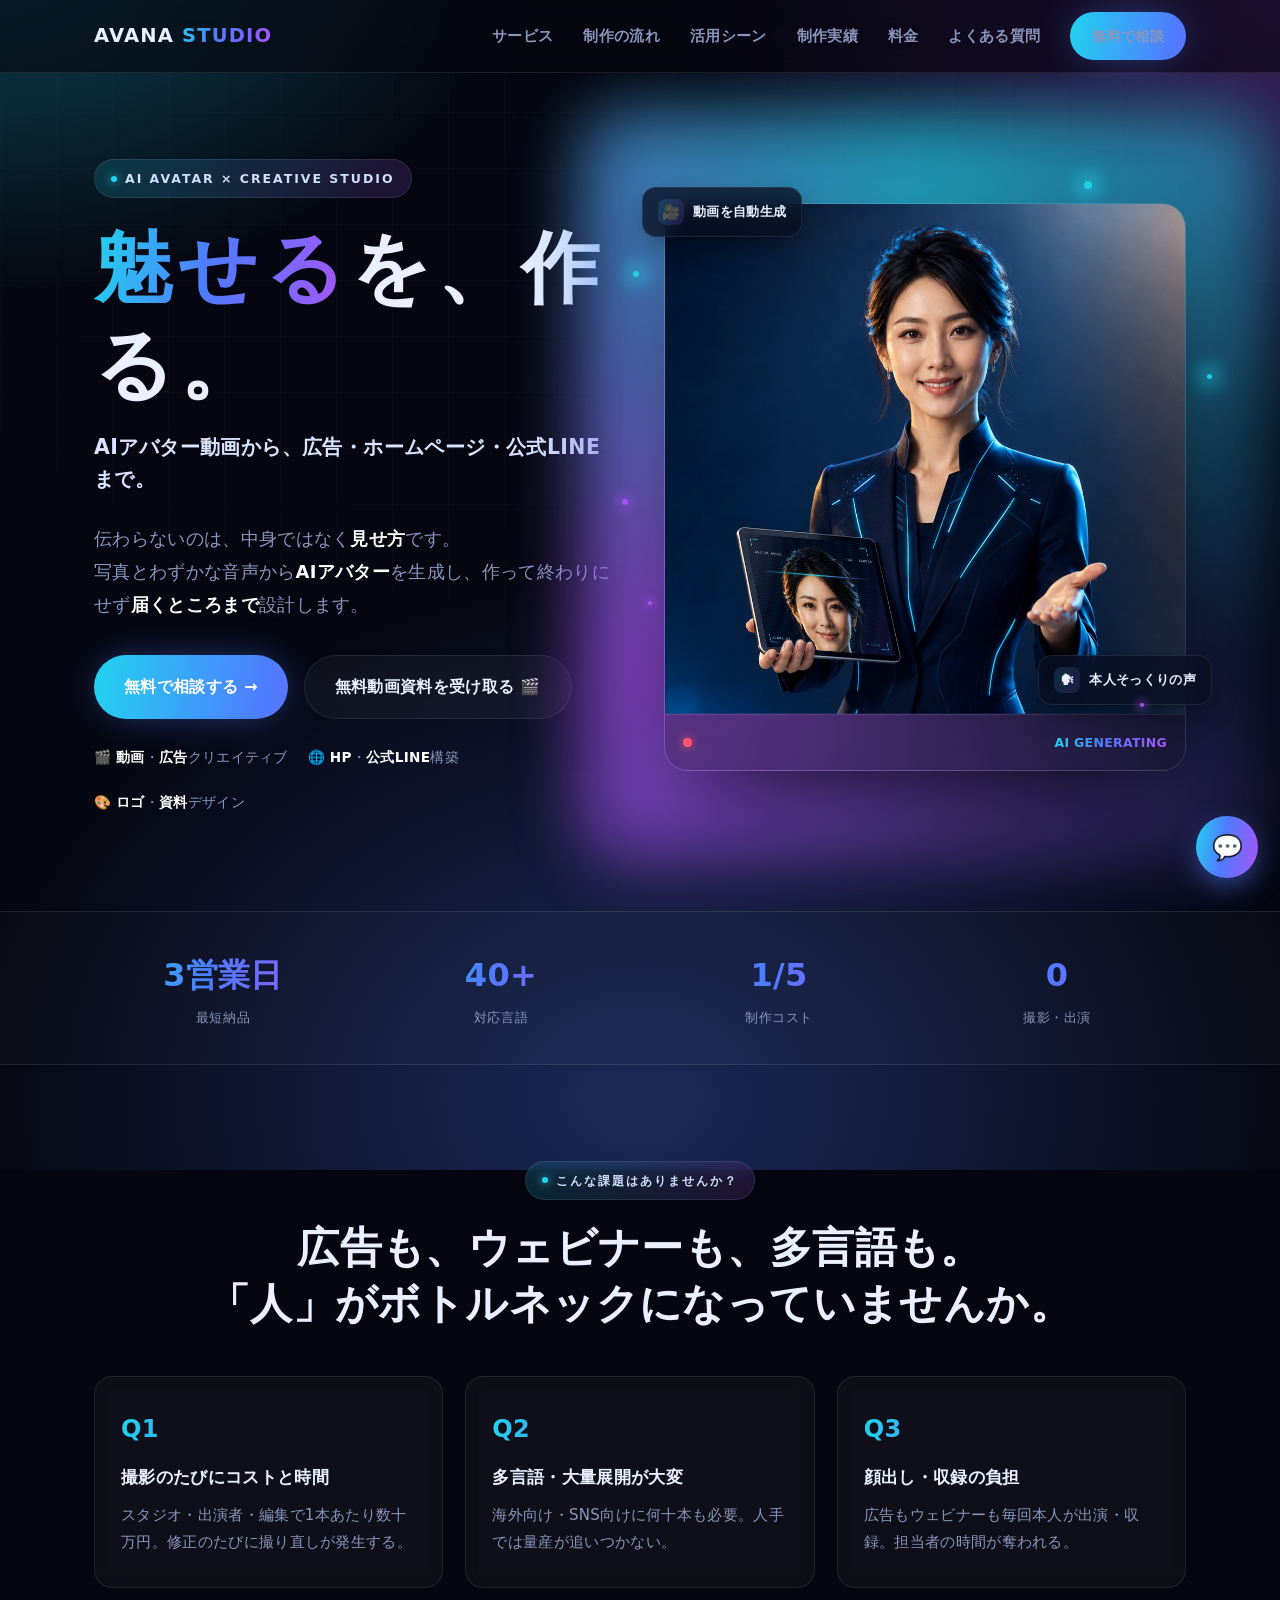
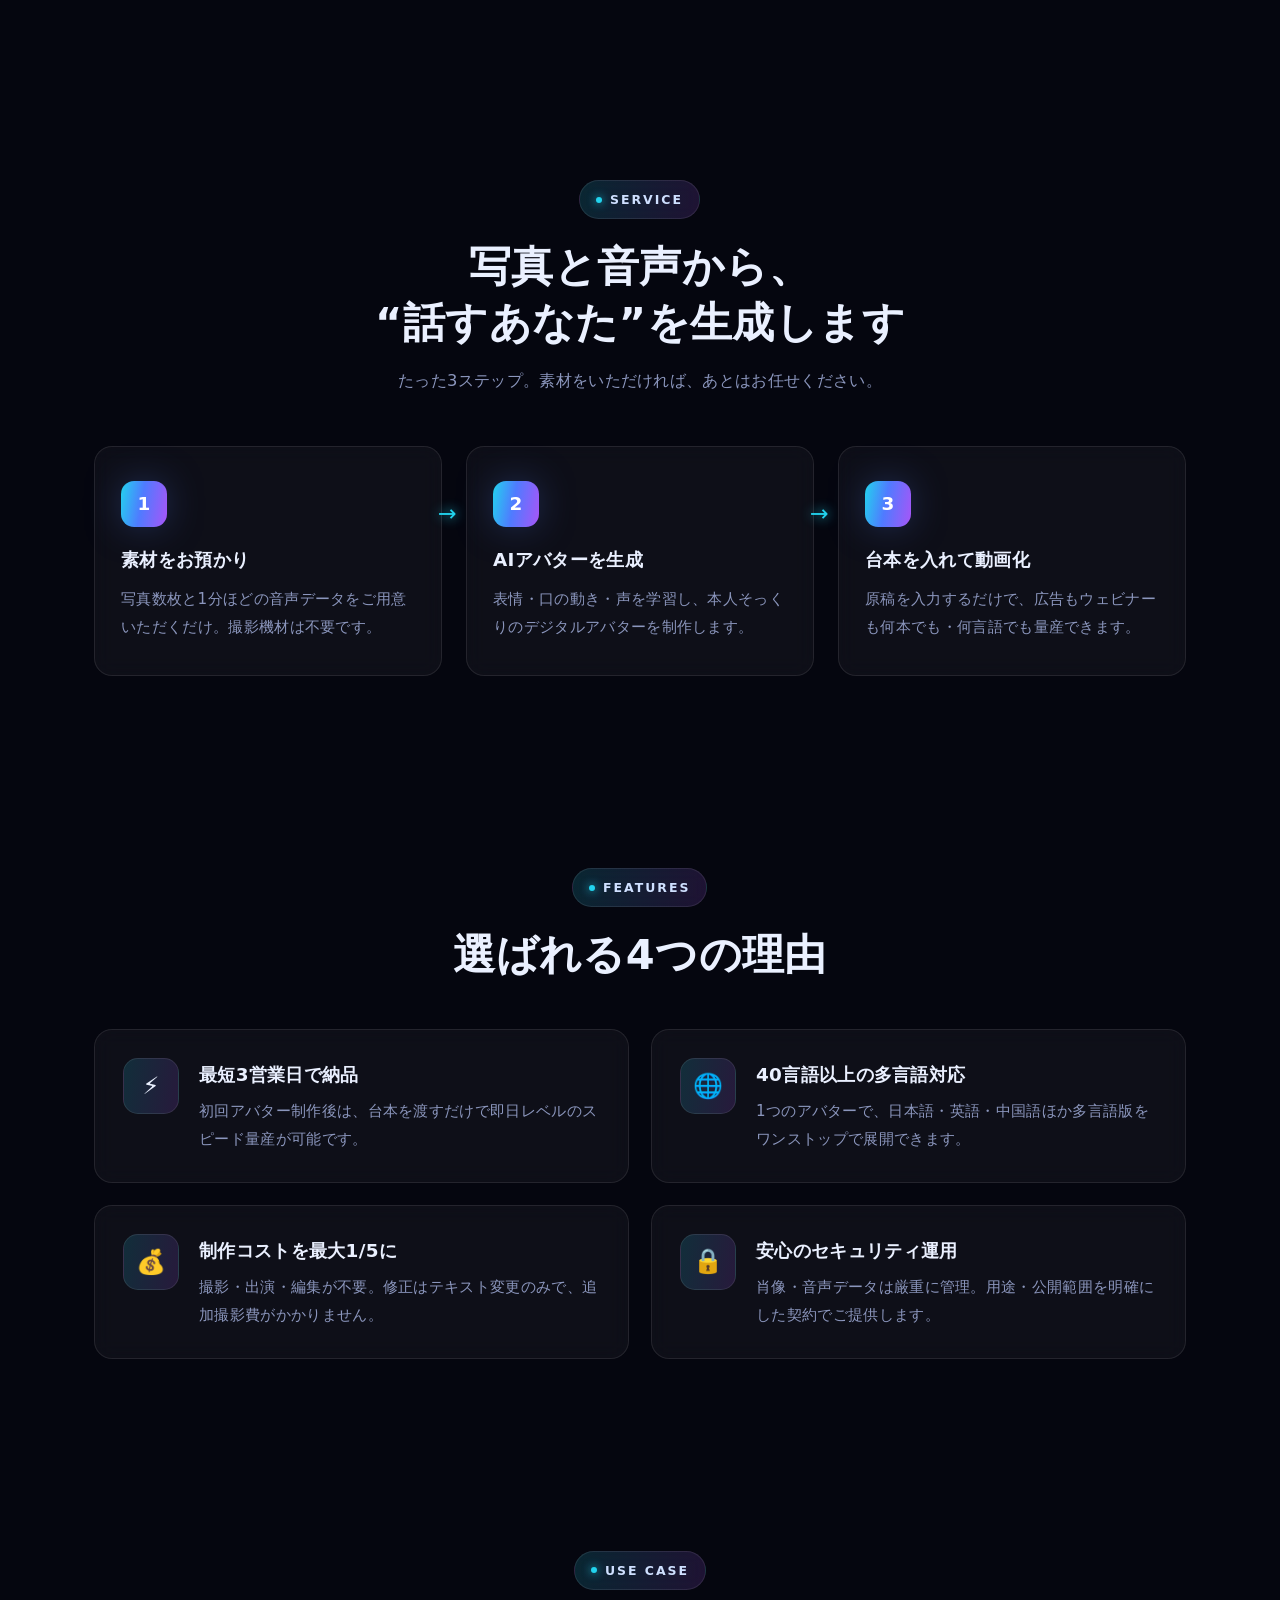
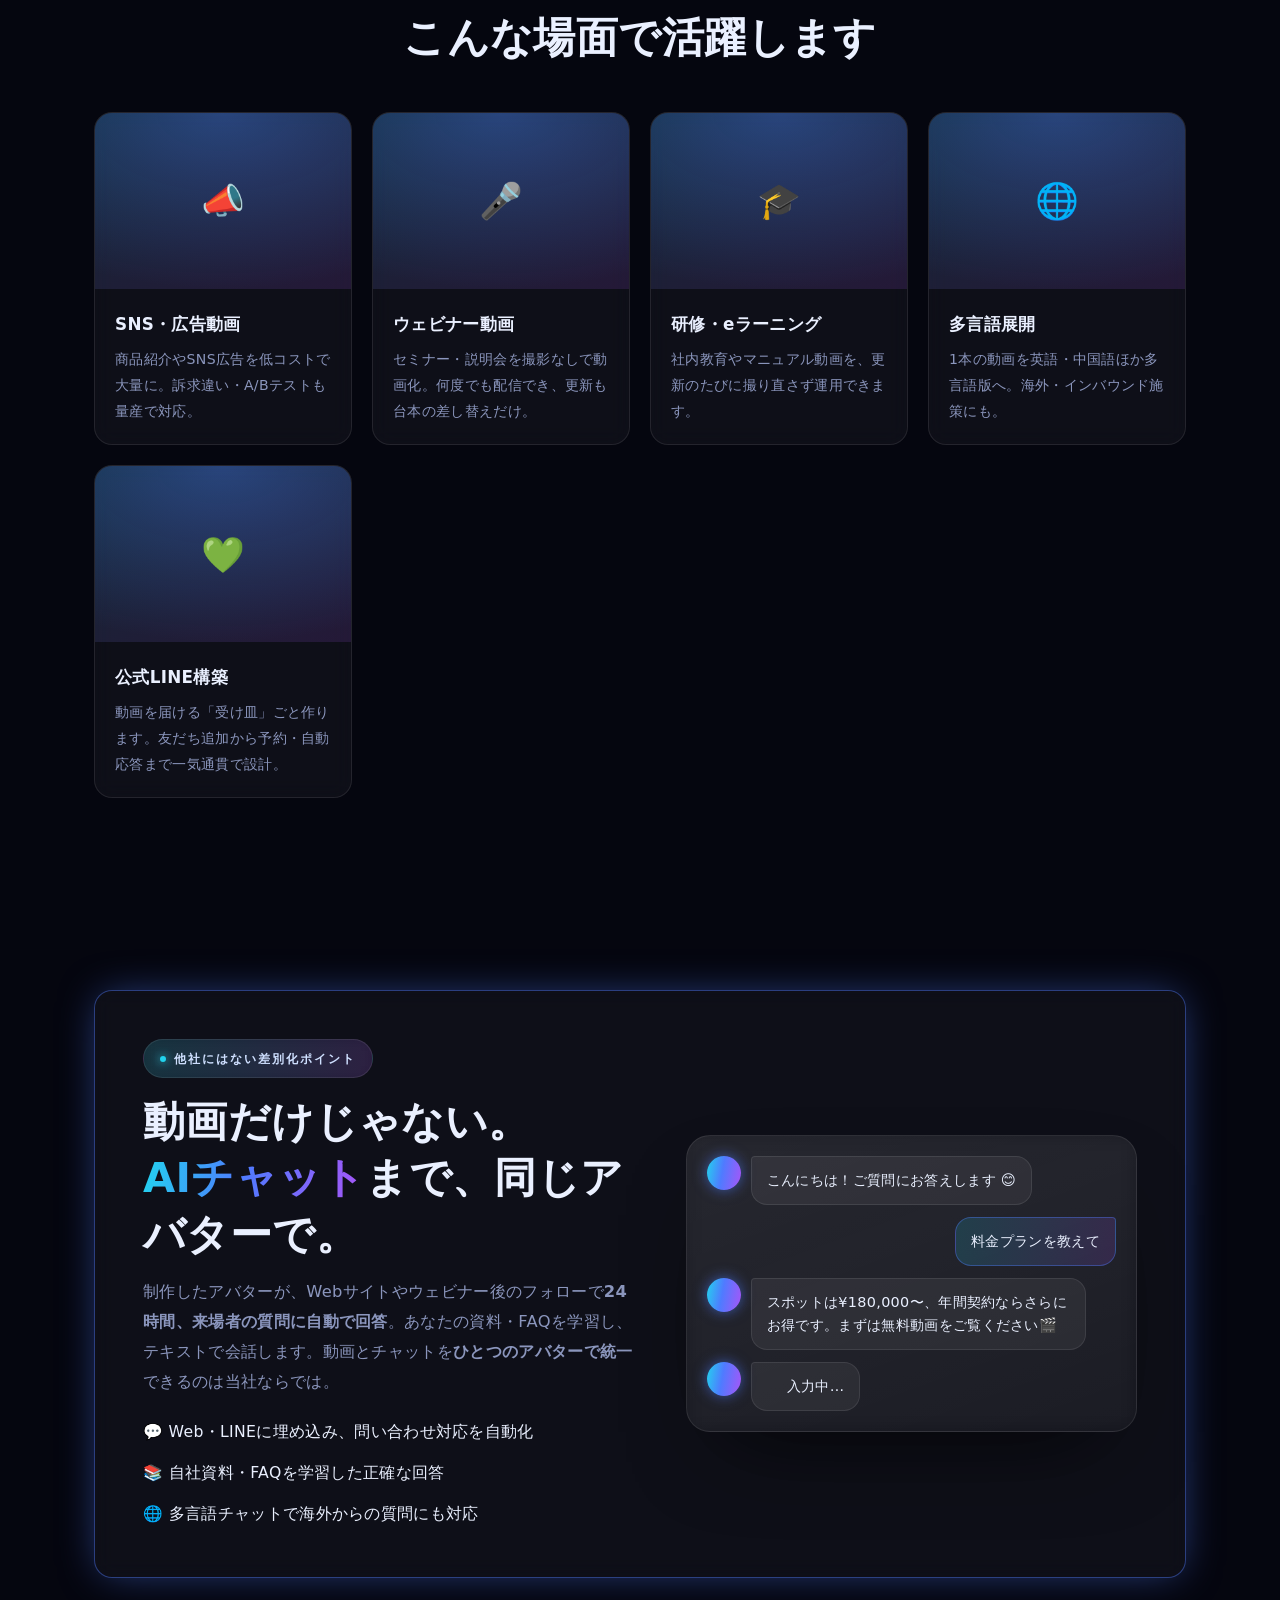
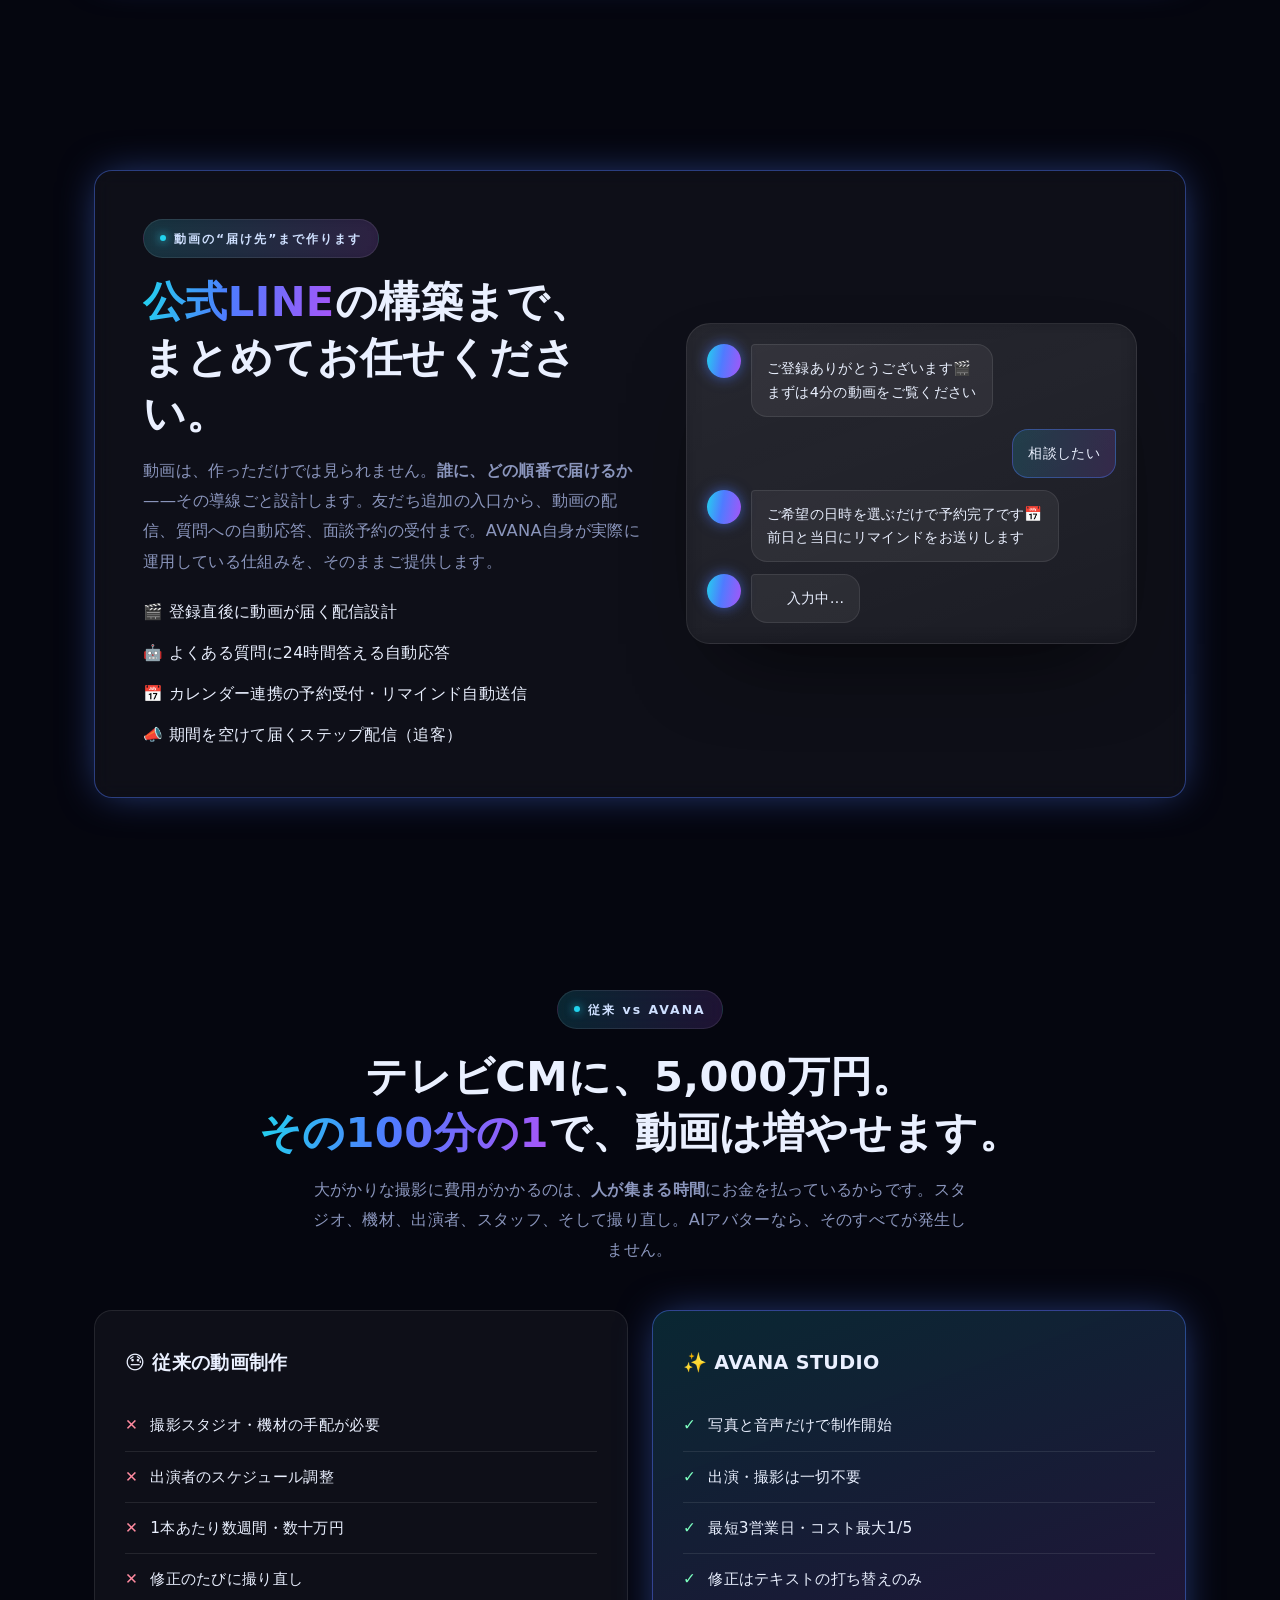
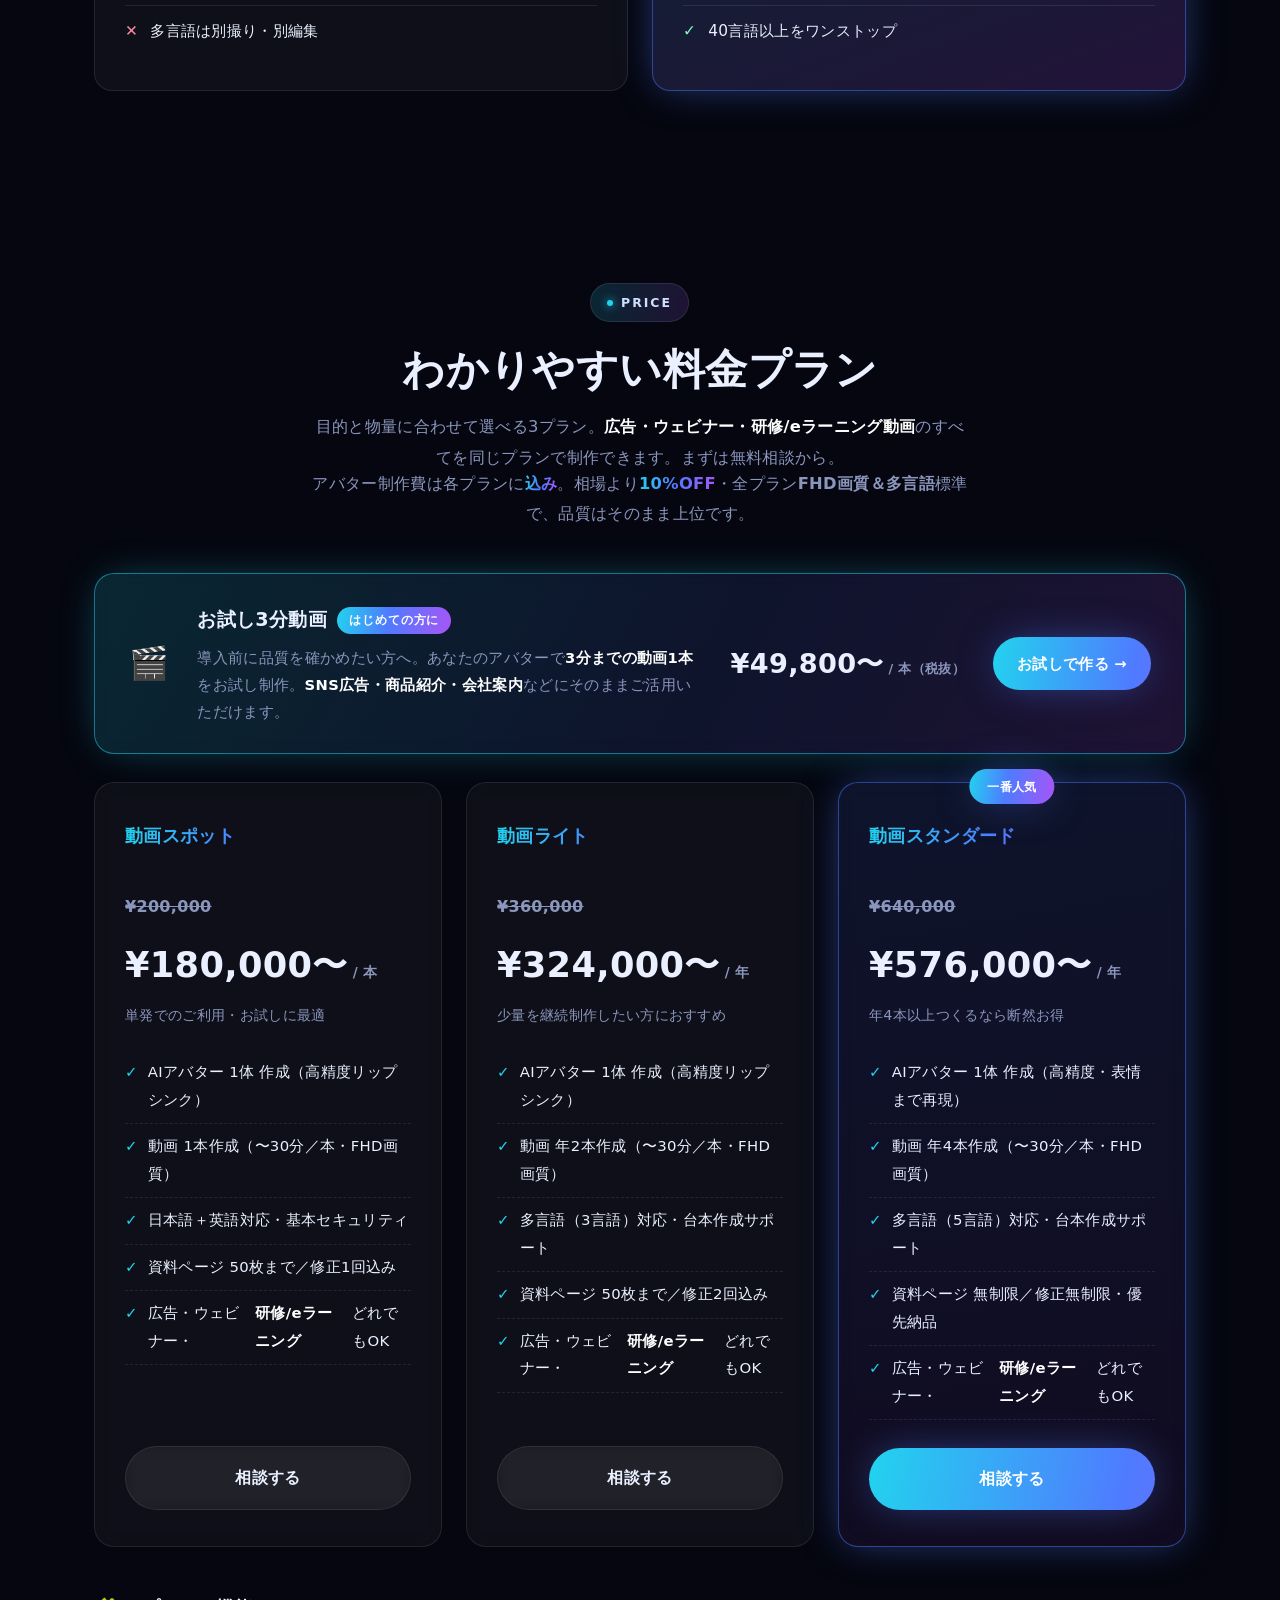
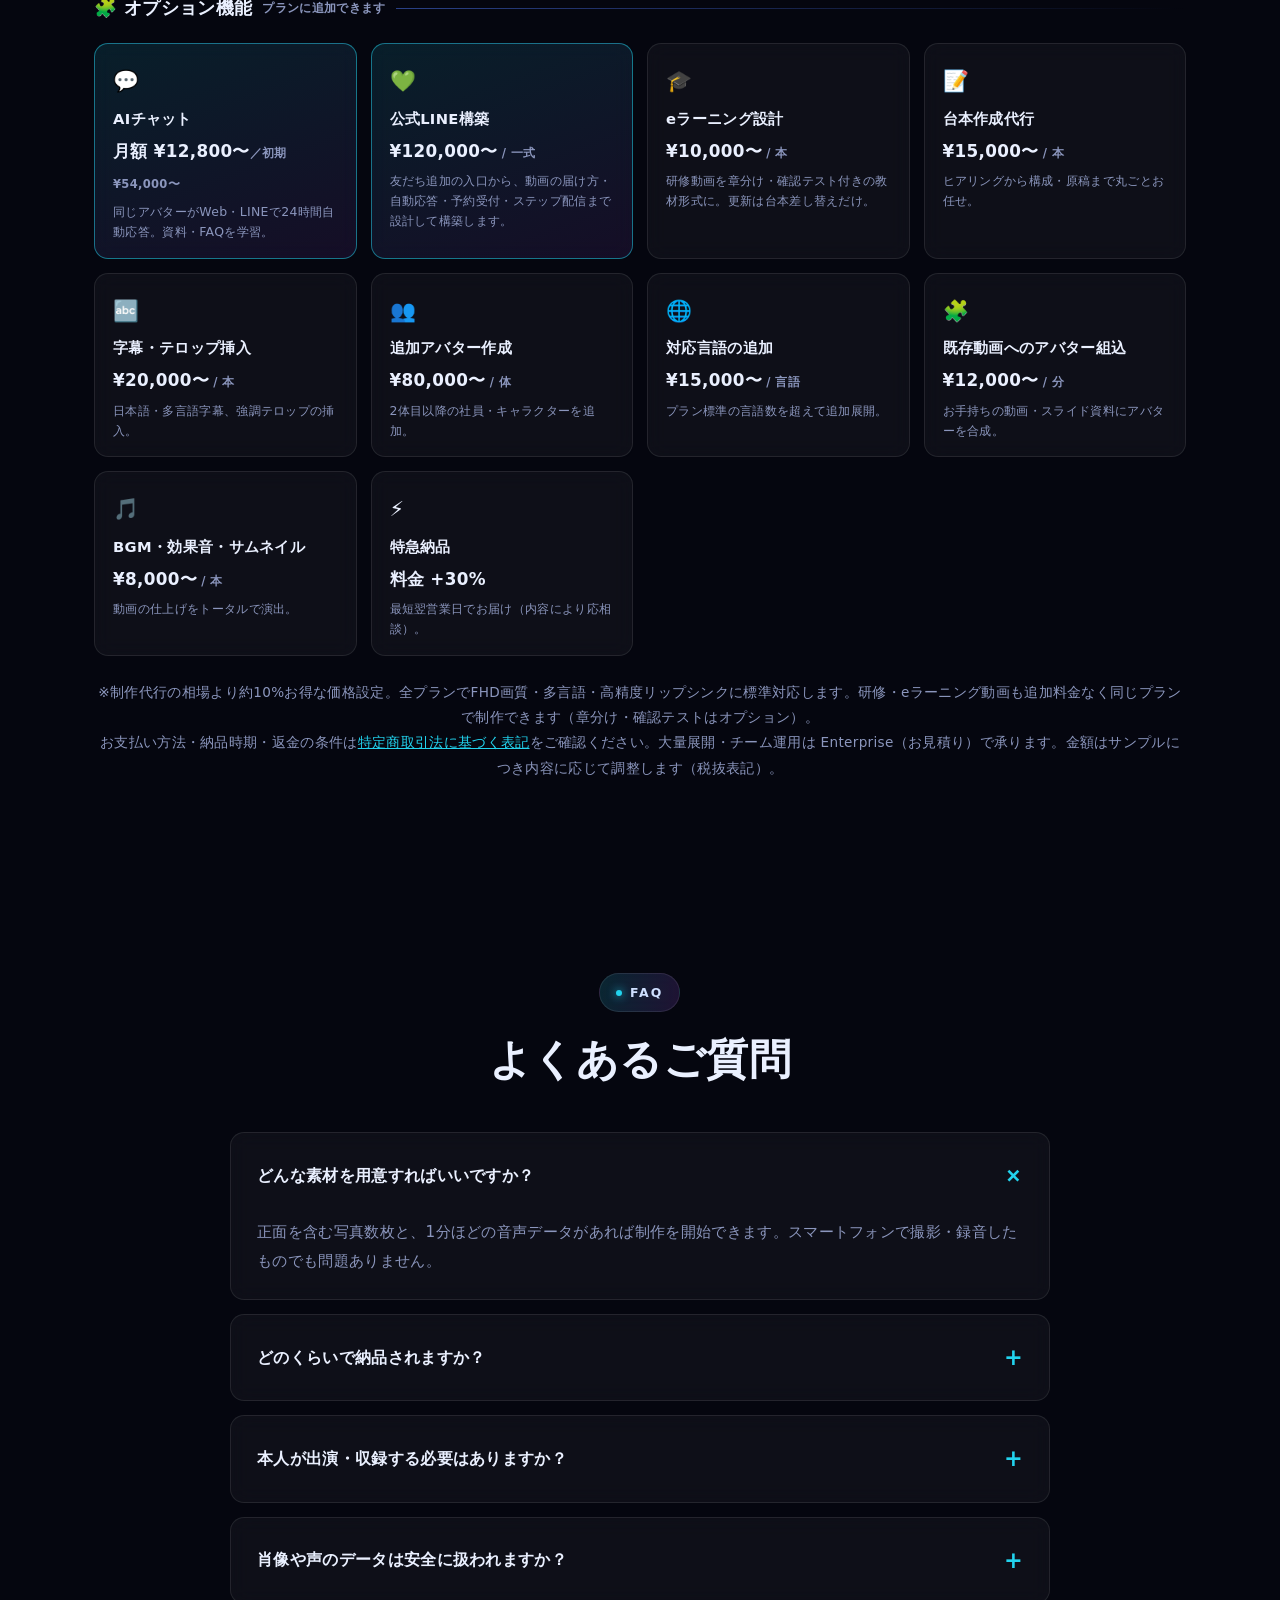
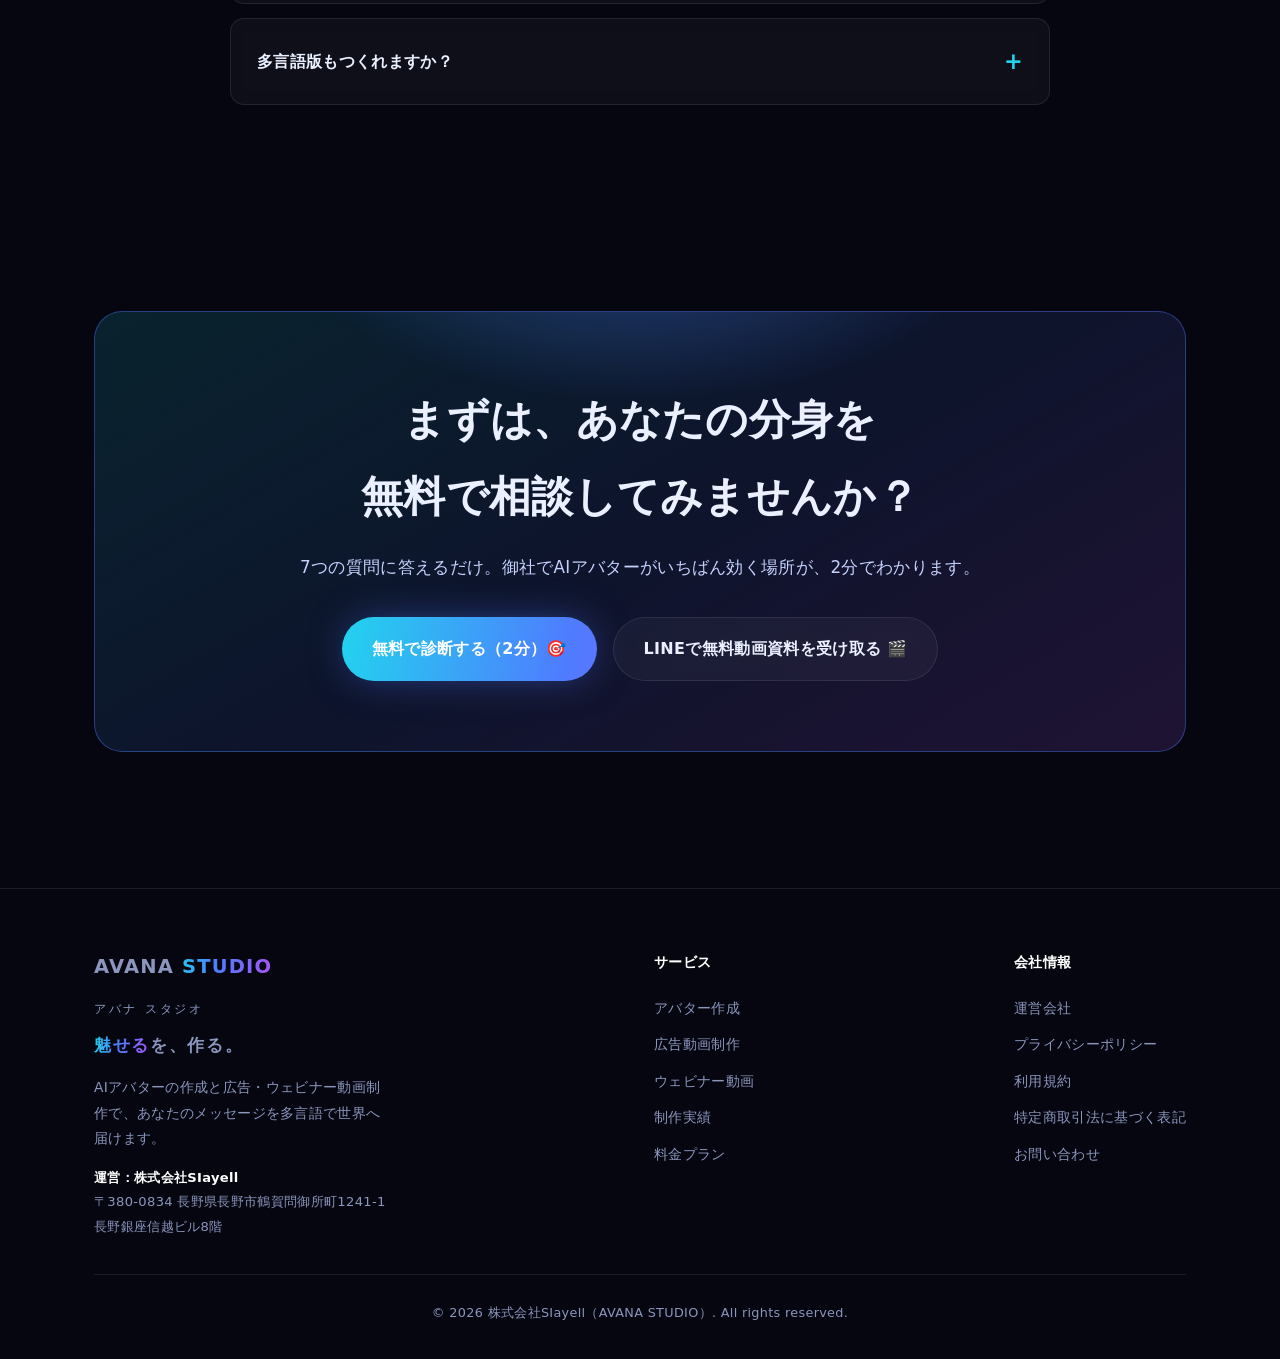
==== commit 93d67b66: "SEO: add FAQ/Service schema, breadcrumbs, OGP on legal pages, llms.txt Co-Authored-By: Claude Opus 5" ====
--- a/index.html
+++ b/index.html
@@ -31,7 +31,34 @@
     "addressLocality": "長野市",
     "streetAddress": "鶴賀問御所町1241-1 長野銀座信越ビル8階"
   },
-  "areaServed": "JP"
+  "areaServed": "JP",
+  "slogan": "魅せるを、作る。",
+  "priceRange": "¥¥",
+  "knowsAbout": ["AIアバター制作","動画制作","広告クリエイティブ制作","ホームページ制作","LINE公式アカウント構築","多言語動画","eラーニング教材制作"],
+  "hasOfferCatalog": {
+    "@type": "OfferCatalog",
+    "name": "AVANA STUDIO サービス一覧",
+    "itemListElement": [
+      {"@type":"Offer","itemOffered":{"@type":"Service","name":"AIアバター動画制作","description":"写真と音声からAIアバターを生成し、広告・ウェビナー・研修動画を撮影なしで制作します。"}},
+      {"@type":"Offer","itemOffered":{"@type":"Service","name":"広告クリエイティブ制作","description":"SNS広告バナー・動画広告のクリエイティブを企画から制作します。"}},
+      {"@type":"Offer","itemOffered":{"@type":"Service","name":"ホームページ制作","description":"AI検索時代に対応した集客用ホームページを制作します。"}},
+      {"@type":"Offer","itemOffered":{"@type":"Service","name":"公式LINE構築","description":"友だち追加の導線設計から自動応答・予約受付・ステップ配信まで構築します。"}},
+      {"@type":"Offer","itemOffered":{"@type":"Service","name":"AIチャットボット構築","description":"自社資料やFAQを学習し、Web・LINEで24時間自動応答するチャットを構築します。"}}
+    ]
+  }
+}
+</script>
+<script type="application/ld+json">
+{
+  "@context": "https://schema.org",
+  "@type": "FAQPage",
+  "mainEntity": [
+    {"@type":"Question","name":"どんな素材を用意すればいいですか？","acceptedAnswer":{"@type":"Answer","text":"正面を含む写真数枚と、1分ほどの音声データがあれば制作を開始できます。スマートフォンで撮影・録音したものでも問題ありません。"}},
+    {"@type":"Question","name":"どのくらいで納品されますか？","acceptedAnswer":{"@type":"Answer","text":"初回のアバター制作は最短3営業日です。アバター完成後は、台本をいただければ動画を短時間で量産できます。"}},
+    {"@type":"Question","name":"本人が出演・収録する必要はありますか？","acceptedAnswer":{"@type":"Answer","text":"いいえ。一度アバターを制作すれば、以降は原稿を入力するだけで広告もウェビナーも作れます。撮影・収録の立ち会いは不要です。"}},
+    {"@type":"Question","name":"肖像や声のデータは安全に扱われますか？","acceptedAnswer":{"@type":"Answer","text":"はい。用途・公開範囲を明確にした契約のうえで厳重に管理し、許可のない第三者利用は行いません。"}},
+    {"@type":"Question","name":"多言語版もつくれますか？","acceptedAnswer":{"@type":"Answer","text":"1つのアバターから40言語以上の動画を展開できます。海外向け・インバウンド施策にも活用いただけます。"}}
+  ]
 }
 </script>
 <style>
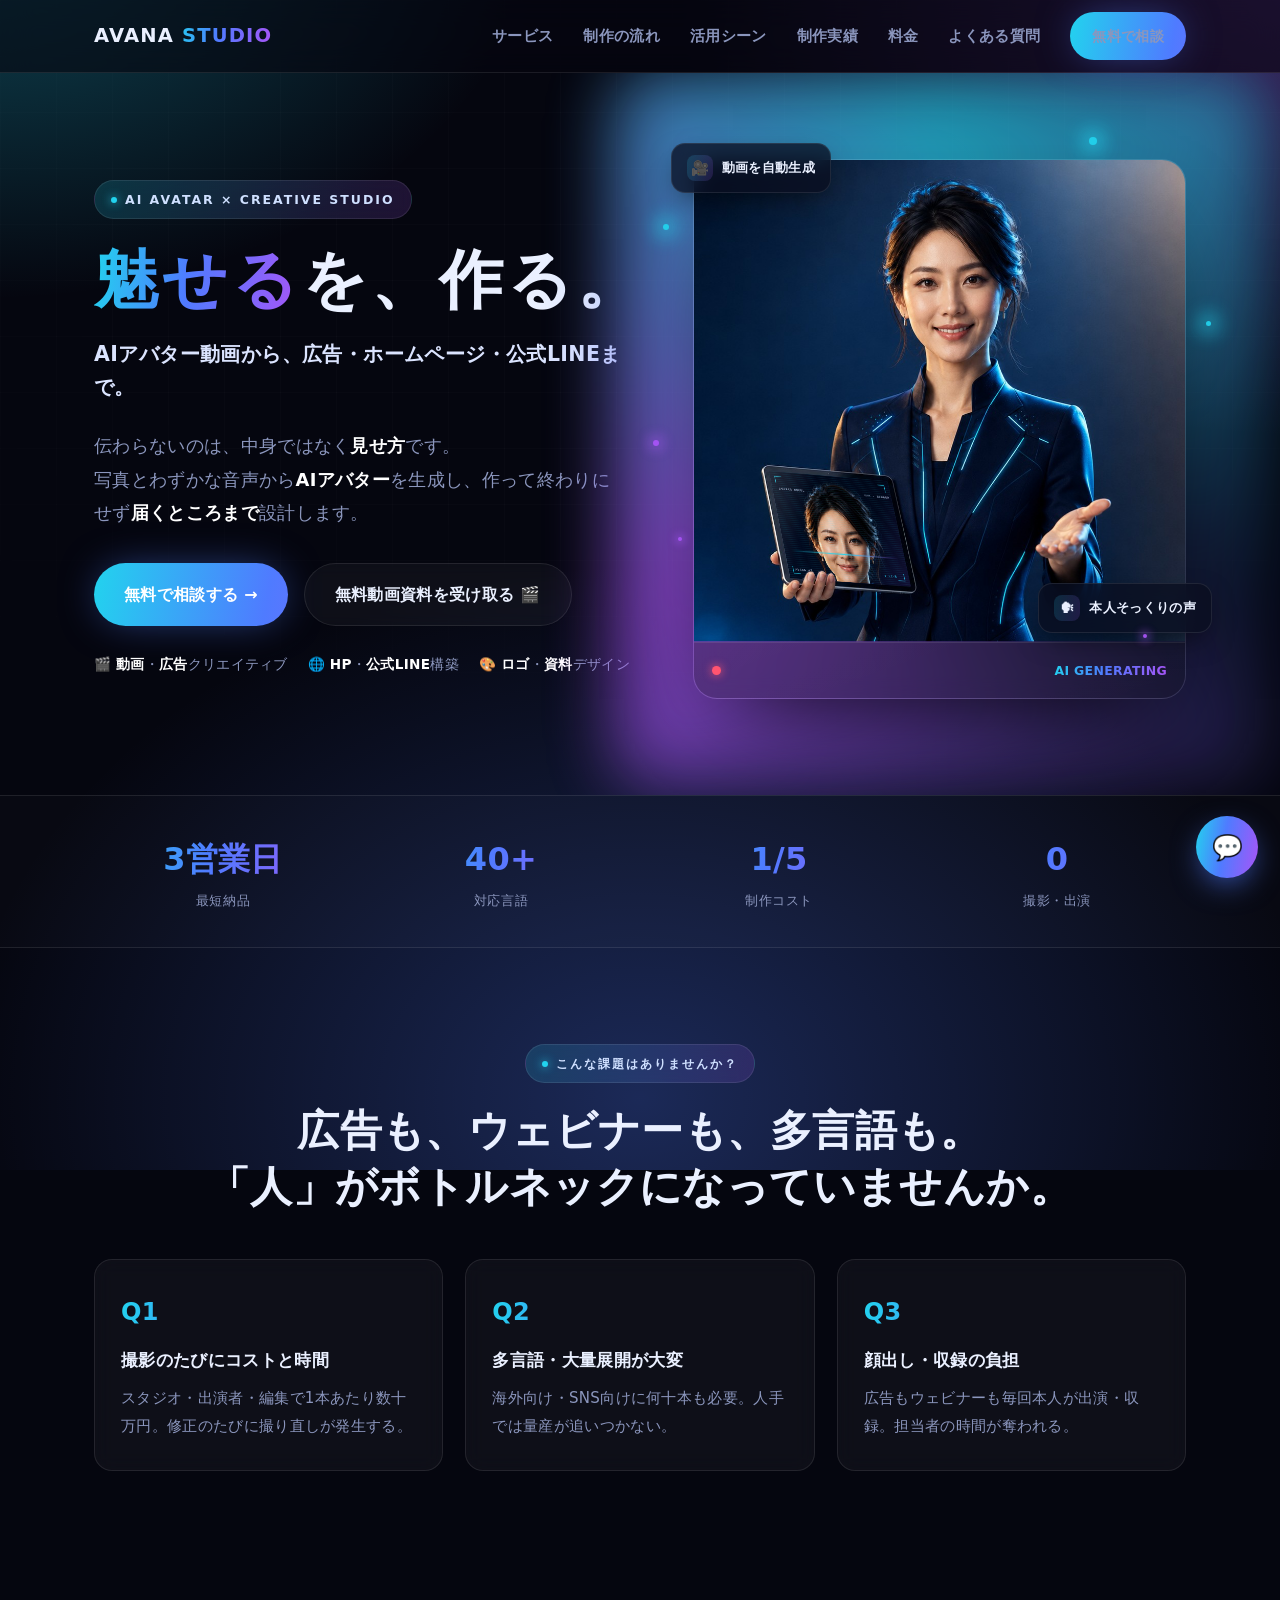
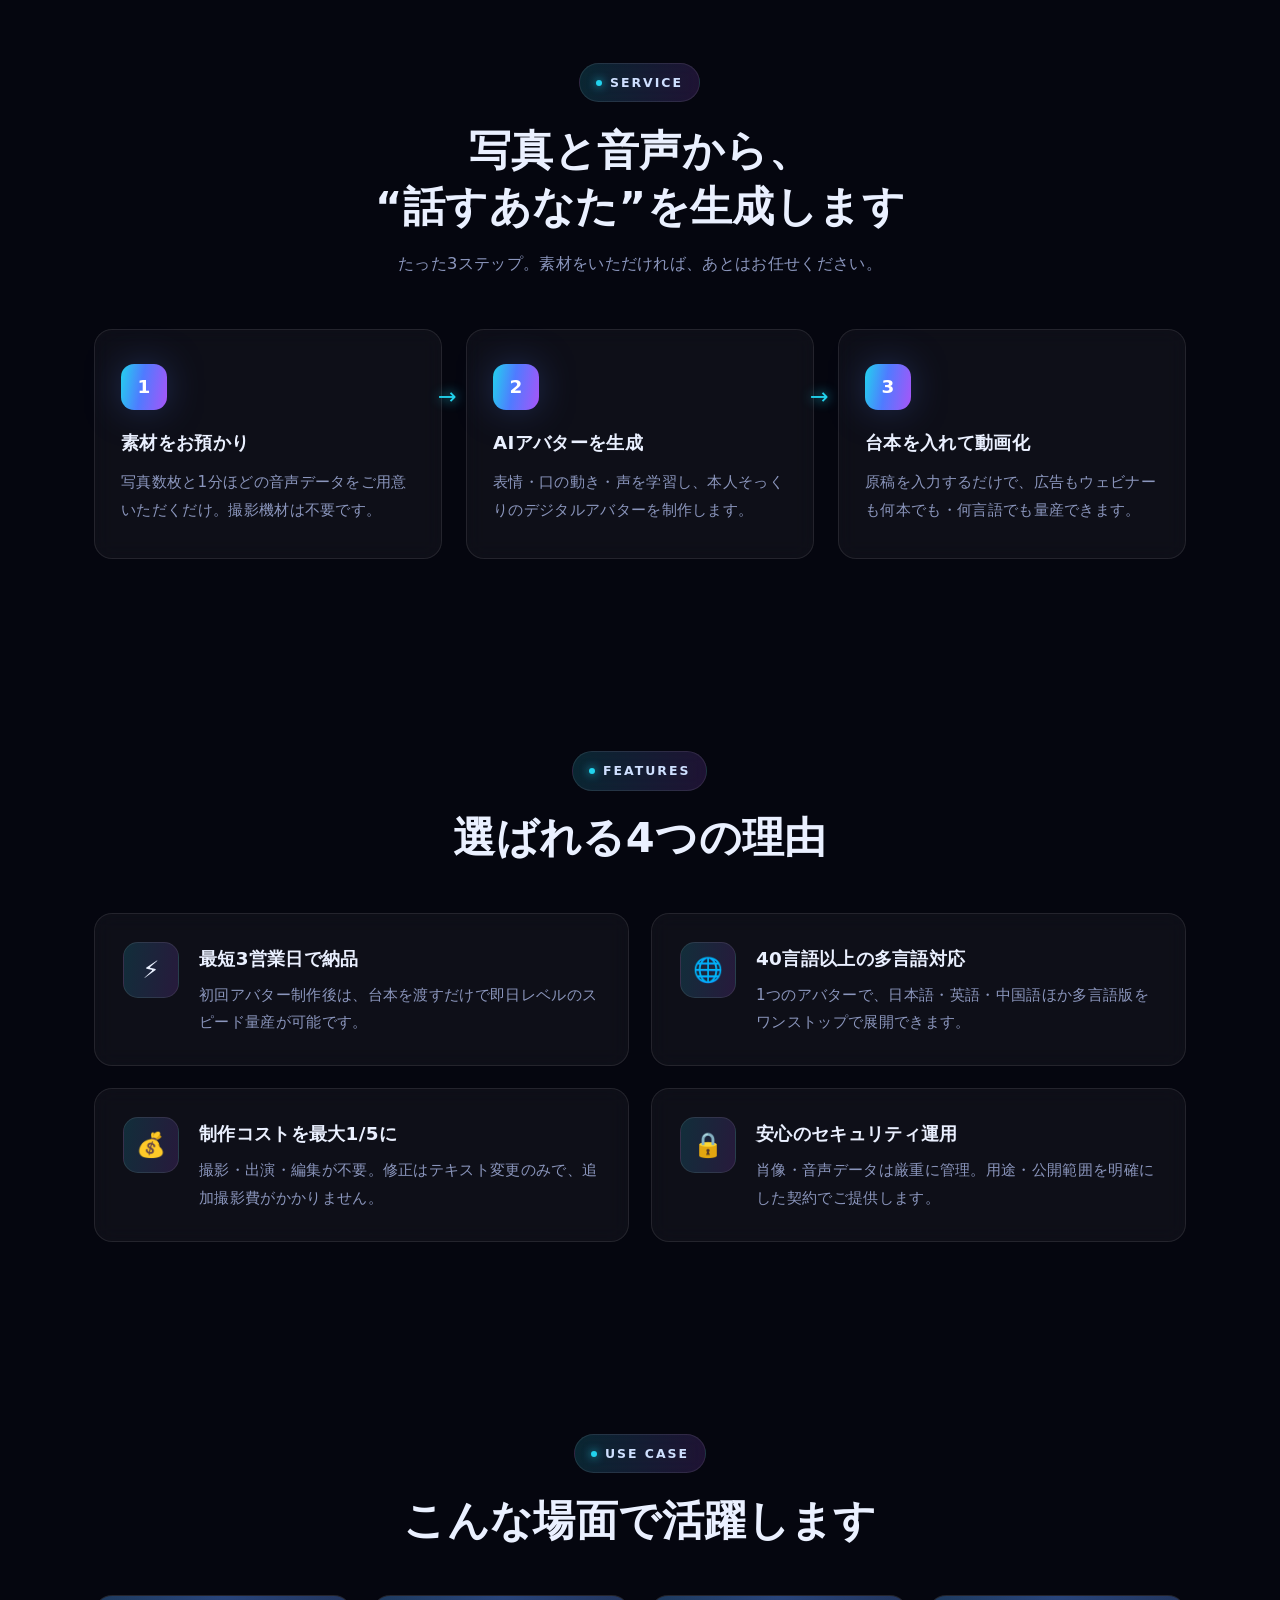
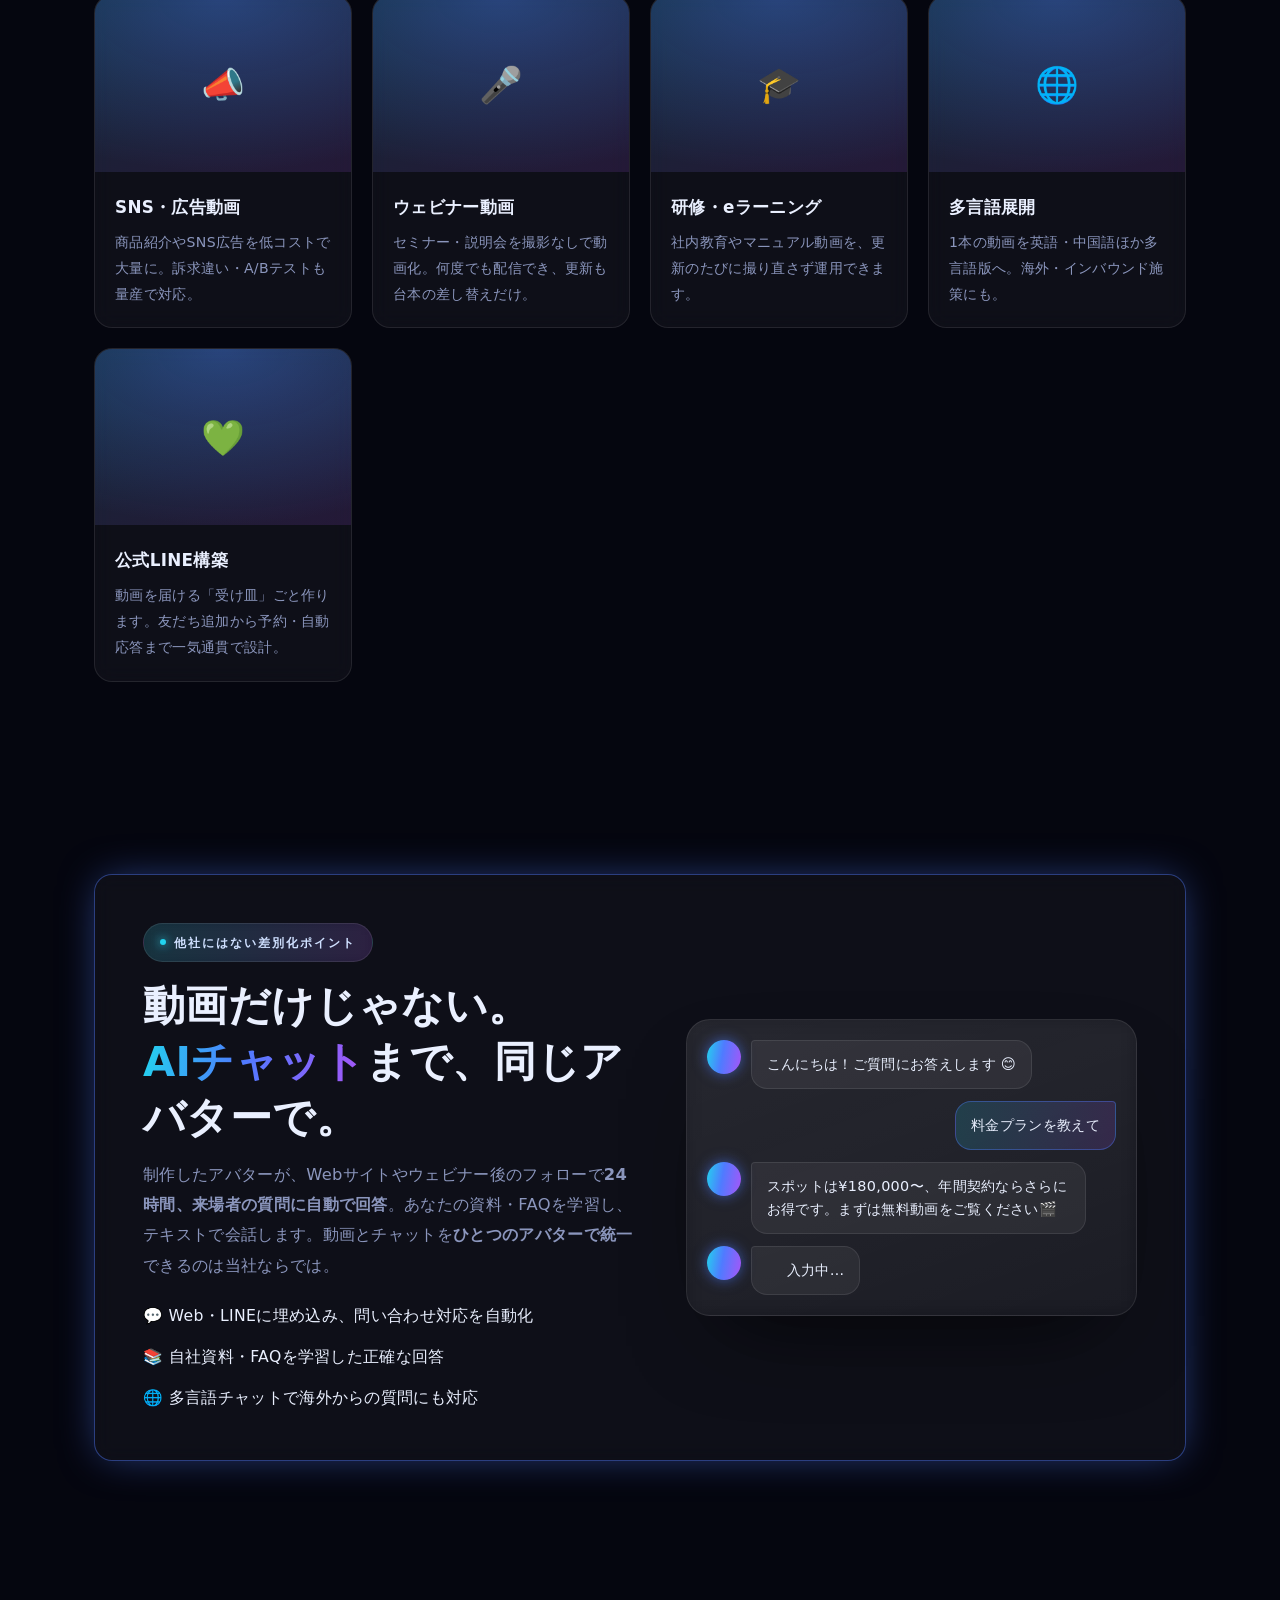
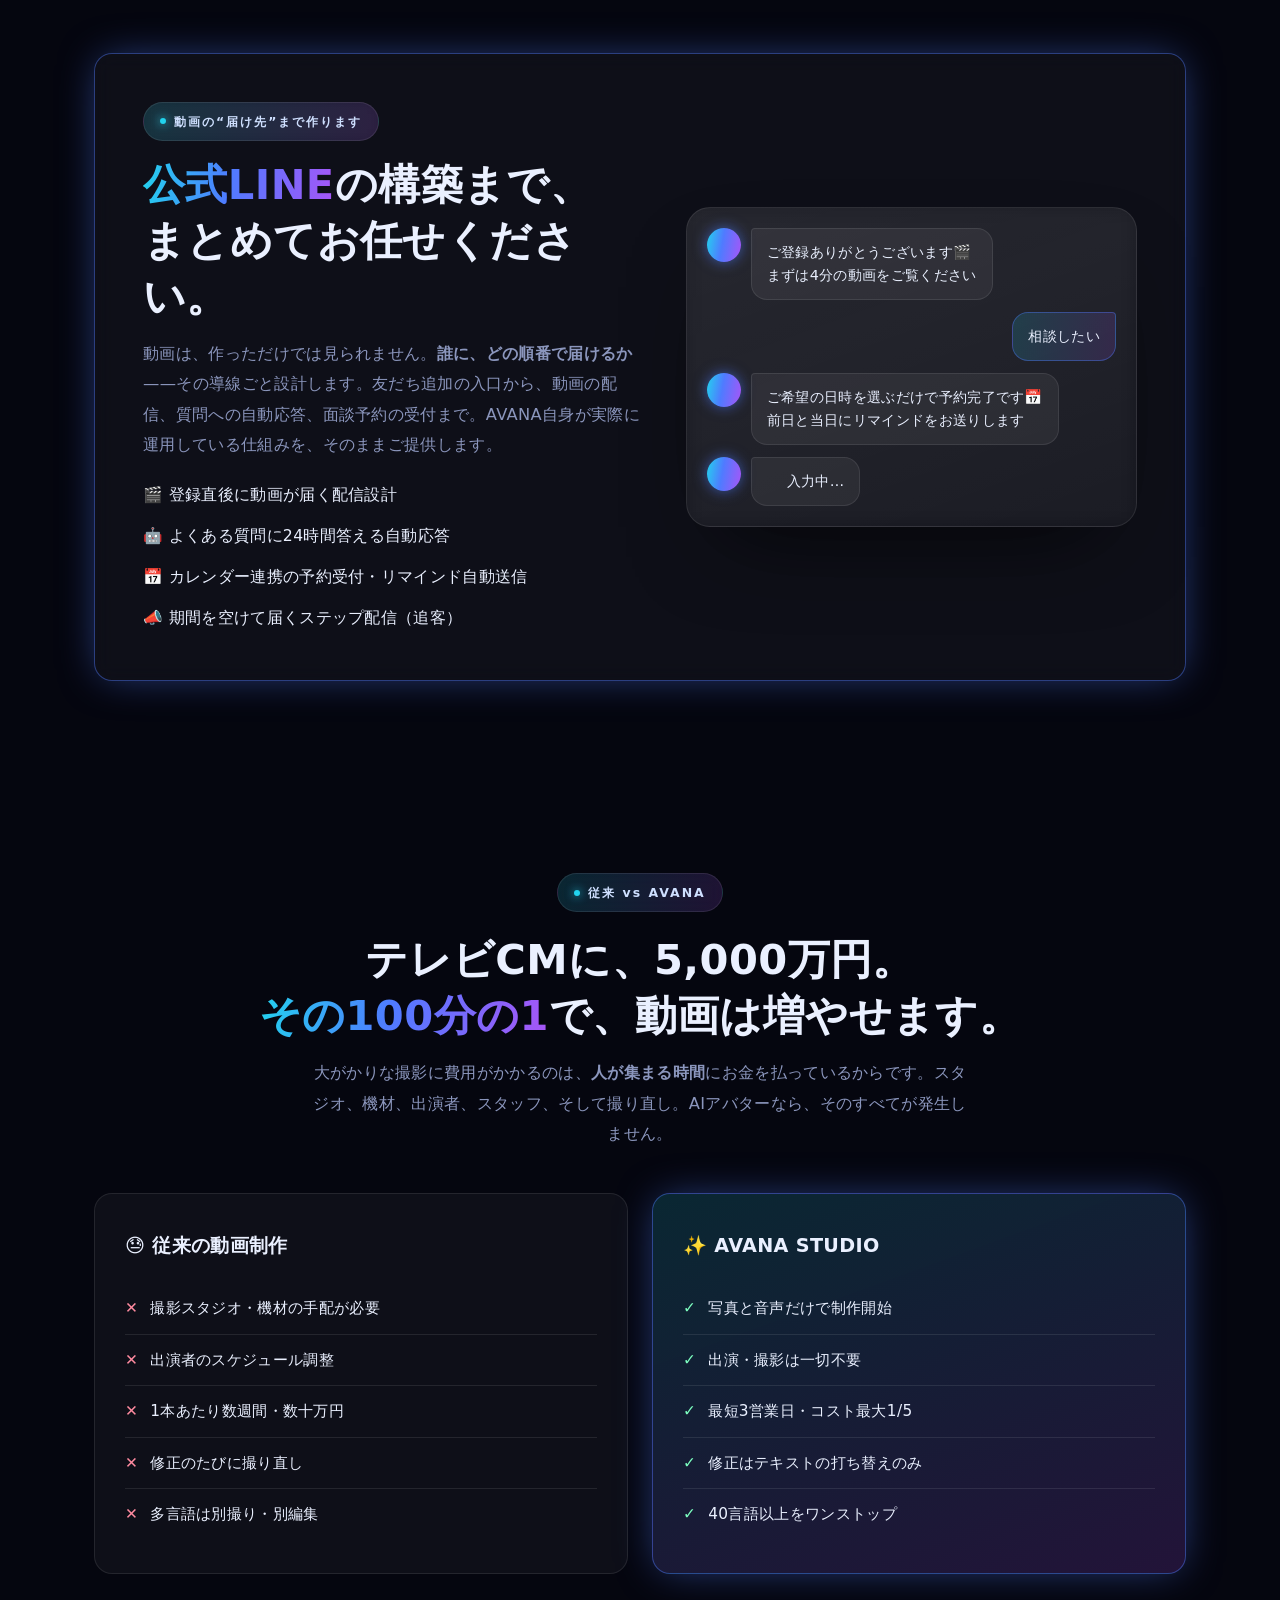
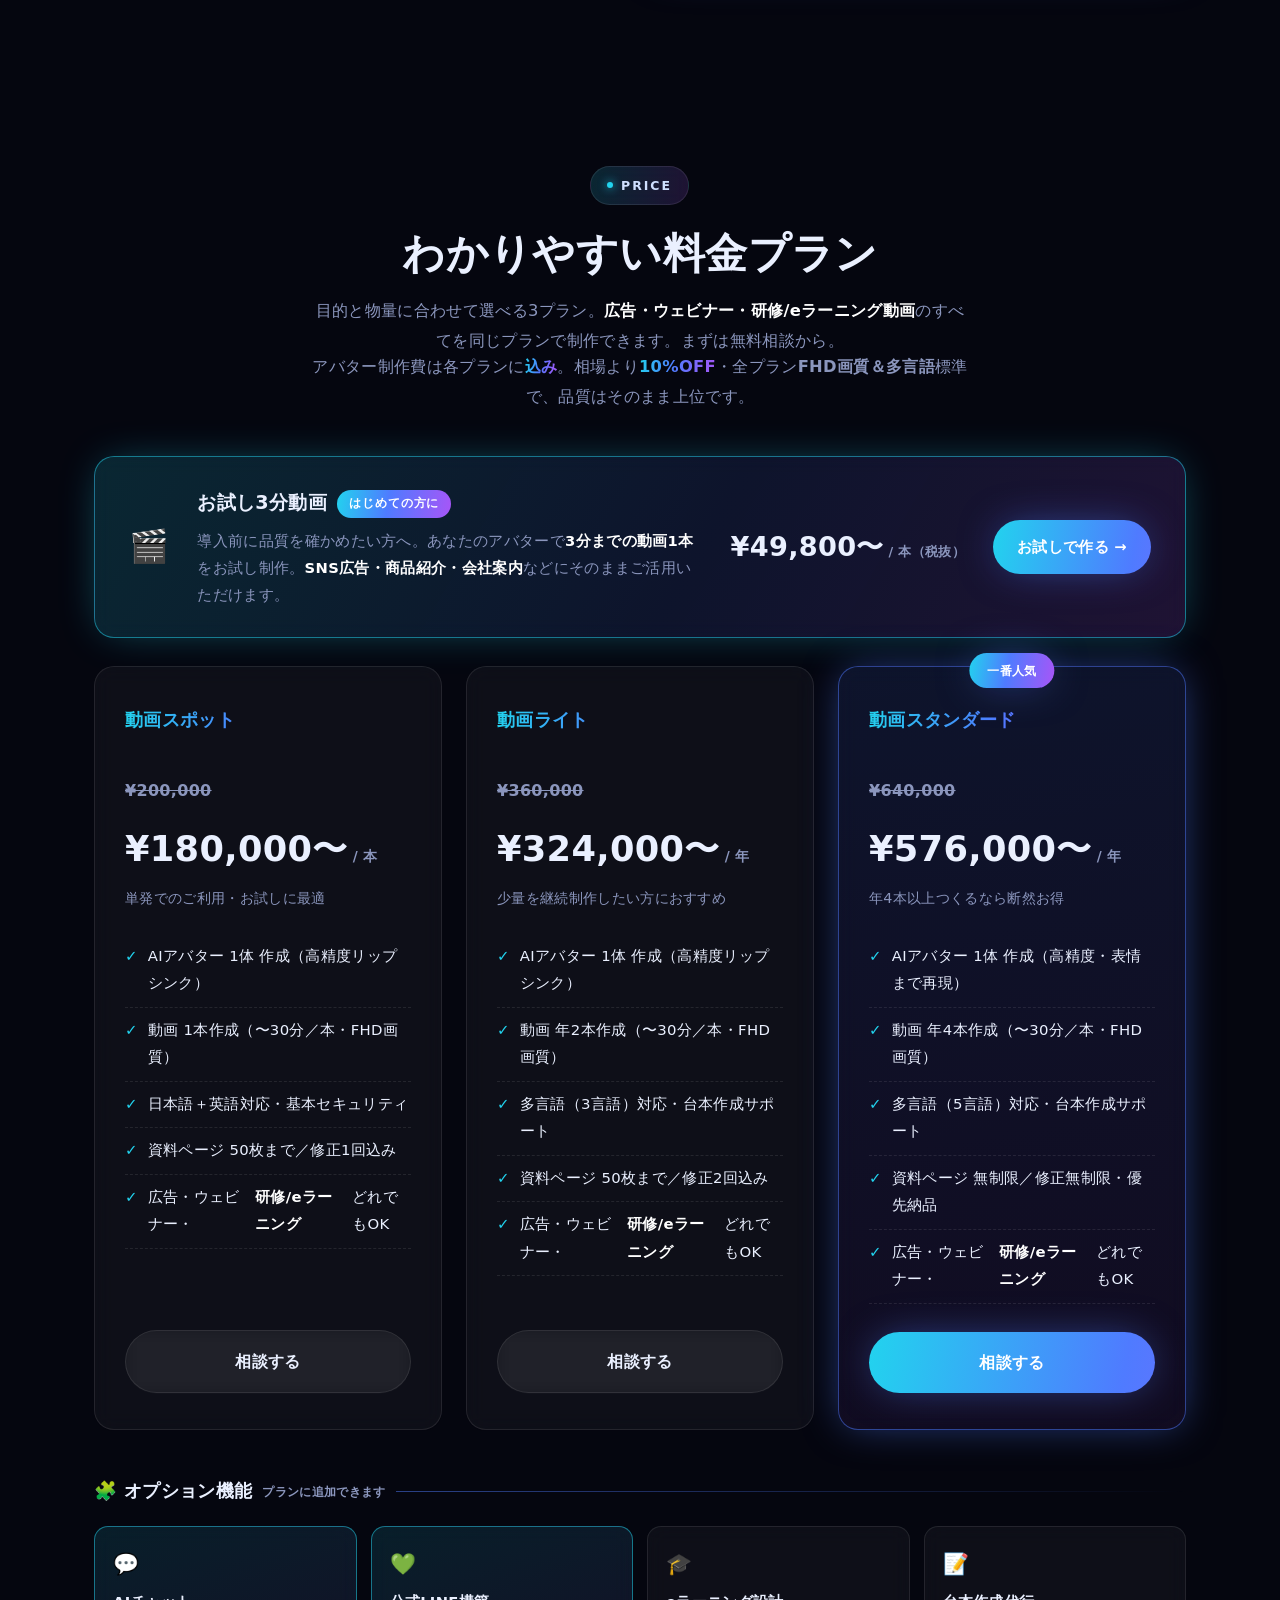
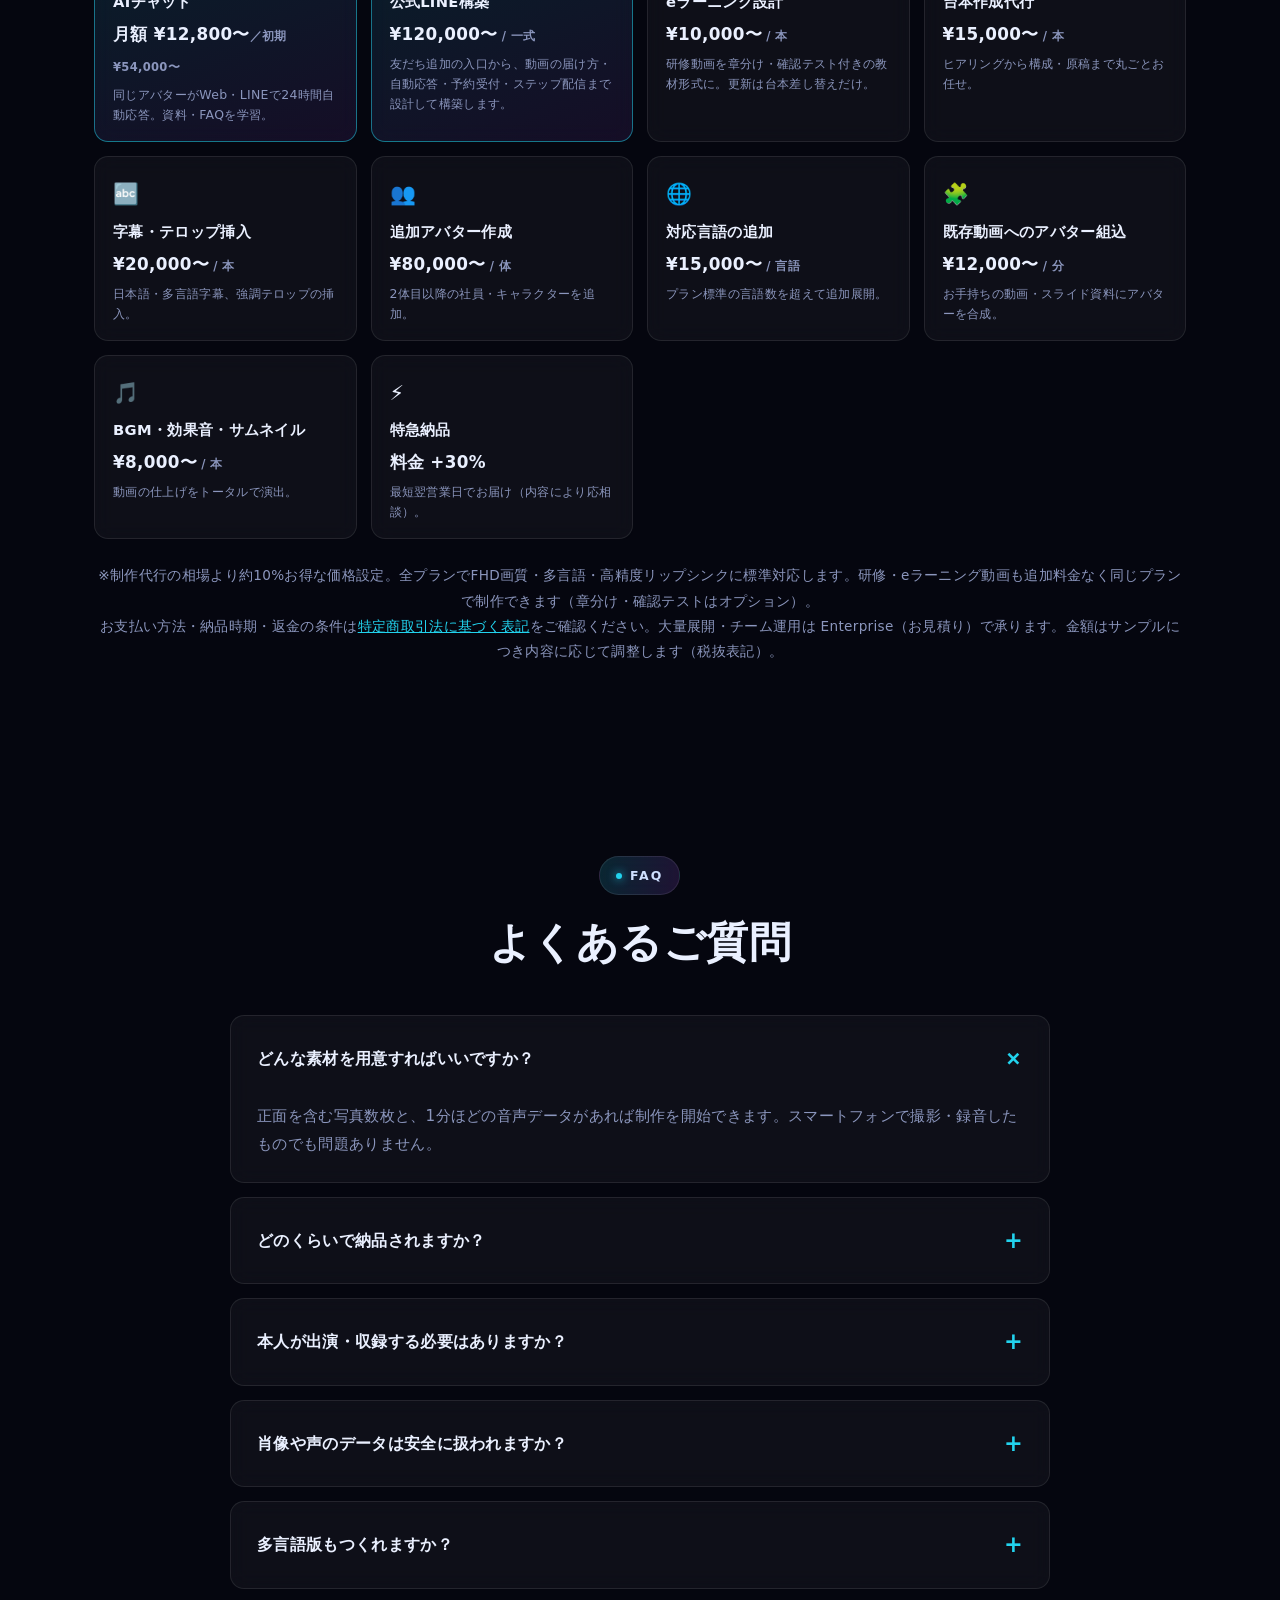
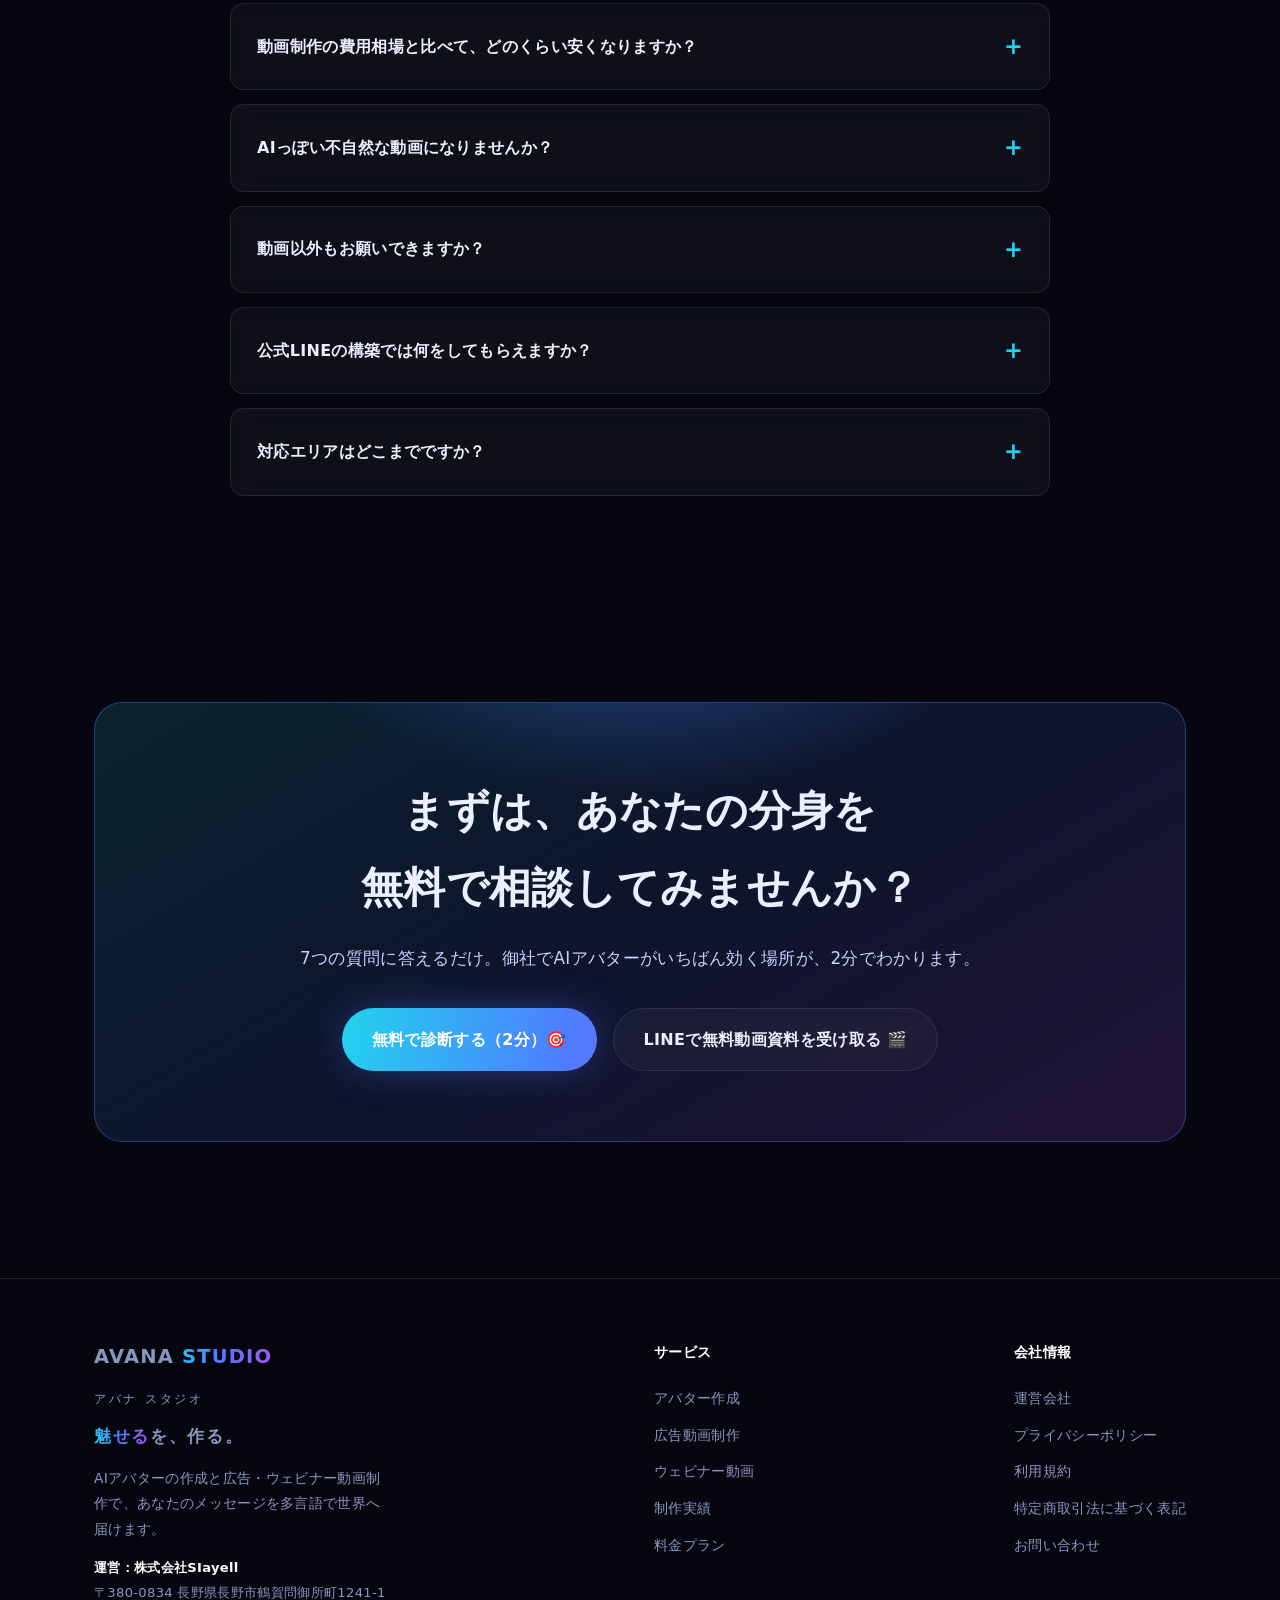
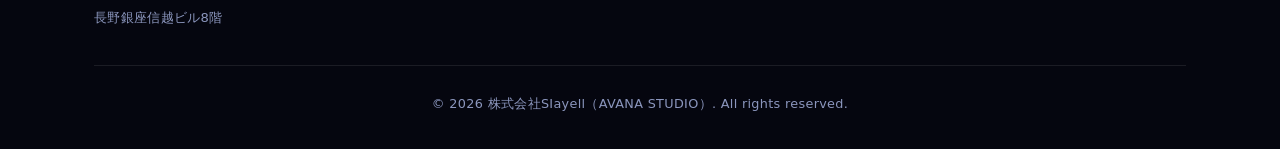
==== commit 259916df: "SEO hardening: WebSite/Organization/VideoObject schema, image dimensions, 35% asset weight cut, expa" ====
--- a/index.html
+++ b/index.html
@@ -3,6 +3,9 @@
 <head>
 <meta charset="UTF-8">
 <meta name="viewport" content="width=device-width, initial-scale=1.0">
+<meta name="theme-color" content="#05060f">
+<meta name="robots" content="index,follow,max-image-preview:large,max-snippet:-1,max-video-preview:-1">
+<meta name="format-detection" content="telephone=no">
 <title>AVANA STUDIO｜AIアバター動画・広告・HP・公式LINE制作｜総合クリエイティブ</title>
 <meta name="description" content="「魅せるを、作る。」AIアバター動画を軸に、広告クリエイティブ・ホームページ・公式LINE構築まで一貫制作。写真と音声から最短3営業日・低コストで量産します。運営：株式会社SIayell（長野市）">
 <link rel="canonical" href="https://mandms281011-png.github.io/avana-studio/">
@@ -15,6 +18,48 @@
 <meta property="og:image" content="https://mandms281011-png.github.io/avana-studio/og-image.jpg">
 <meta property="og:locale" content="ja_JP">
 <meta name="twitter:card" content="summary_large_image">
+<script type="application/ld+json">
+{
+  "@context": "https://schema.org",
+  "@type": "WebSite",
+  "@id": "https://mandms281011-png.github.io/avana-studio/#website",
+  "name": "AVANA STUDIO",
+  "alternateName": ["アバナ スタジオ","AVANA"],
+  "url": "https://mandms281011-png.github.io/avana-studio/",
+  "inLanguage": "ja",
+  "description": "「魅せるを、作る。」AIアバターを軸にした総合クリエイティブスタジオ",
+  "publisher": {"@id": "https://mandms281011-png.github.io/avana-studio/#organization"}
+}
+</script>
+<script type="application/ld+json">
+{
+  "@context": "https://schema.org",
+  "@type": "Organization",
+  "@id": "https://mandms281011-png.github.io/avana-studio/#organization",
+  "name": "株式会社SIayell",
+  "alternateName": "AVANA STUDIO",
+  "url": "https://mandms281011-png.github.io/avana-studio/",
+  "logo": {
+    "@type": "ImageObject",
+    "url": "https://mandms281011-png.github.io/avana-studio/og-image.jpg"
+  },
+  "founder": {"@type": "Person", "name": "藤澤 美嘉"},
+  "address": {
+    "@type": "PostalAddress",
+    "postalCode": "380-0834",
+    "addressRegion": "長野県",
+    "addressLocality": "長野市",
+    "streetAddress": "鶴賀問御所町1241-1 長野銀座信越ビル8階",
+    "addressCountry": "JP"
+  },
+  "contactPoint": {
+    "@type": "ContactPoint",
+    "contactType": "customer support",
+    "availableLanguage": ["ja"],
+    "areaServed": "JP"
+  }
+}
+</script>
 <script type="application/ld+json">
 {
   "@context": "https://schema.org",
@@ -57,7 +102,12 @@
     {"@type":"Question","name":"どのくらいで納品されますか？","acceptedAnswer":{"@type":"Answer","text":"初回のアバター制作は最短3営業日です。アバター完成後は、台本をいただければ動画を短時間で量産できます。"}},
     {"@type":"Question","name":"本人が出演・収録する必要はありますか？","acceptedAnswer":{"@type":"Answer","text":"いいえ。一度アバターを制作すれば、以降は原稿を入力するだけで広告もウェビナーも作れます。撮影・収録の立ち会いは不要です。"}},
     {"@type":"Question","name":"肖像や声のデータは安全に扱われますか？","acceptedAnswer":{"@type":"Answer","text":"はい。用途・公開範囲を明確にした契約のうえで厳重に管理し、許可のない第三者利用は行いません。"}},
-    {"@type":"Question","name":"多言語版もつくれますか？","acceptedAnswer":{"@type":"Answer","text":"1つのアバターから40言語以上の動画を展開できます。海外向け・インバウンド施策にも活用いただけます。"}}
+    {"@type":"Question","name":"多言語版もつくれますか？","acceptedAnswer":{"@type":"Answer","text":"1つのアバターから40言語以上の動画を展開できます。海外向け・インバウンド施策にも活用いただけます。"}},
+    {"@type":"Question","name":"動画制作の費用相場と比べて、どのくらい安くなりますか？","acceptedAnswer":{"@type":"Answer","text":"実写の企業向け動画は1本あたり20〜50万円、テレビCMでは数千万円かかることもあります。AIアバター動画は撮影・スタジオ・出演者の費用が発生しないため、大幅に抑えられます。さらに2本目以降はアバター制作が不要になるため、本数を重ねるほど1本あたりの費用が下がります。"}},
+    {"@type":"Question","name":"AIっぽい不自然な動画になりませんか？","acceptedAnswer":{"@type":"Answer","text":"自動生成したままでは納品しません。口の動き、声のトーン、間の取り方まで調整したうえでお渡しします。制作実績のページで実際の仕上がりをご確認いただけます。"}},
+    {"@type":"Question","name":"動画以外もお願いできますか？","acceptedAnswer":{"@type":"Answer","text":"はい。広告クリエイティブ、ホームページ制作、公式LINEの構築、ロゴ・資料デザインまで一貫してお引き受けします。動画を作るだけでなく、届けるための仕組みごと設計できるのが特徴です。"}},
+    {"@type":"Question","name":"公式LINEの構築では何をしてもらえますか？","acceptedAnswer":{"@type":"Answer","text":"友だち追加の入口設計、登録直後の動画配信、よくある質問への自動応答、カレンダー連携による予約受付とリマインド送信、期間をあけて届くステップ配信まで構築します。"}},
+    {"@type":"Question","name":"対応エリアはどこまでですか？","acceptedAnswer":{"@type":"Answer","text":"日本全国に対応しています。打ち合わせから納品までオンラインで完結するため、遠方でも追加費用はかかりません。運営は長野県長野市の株式会社SIayellです。"}}
   ]
 }
 </script>
@@ -161,7 +211,8 @@
 .hero{position:relative;padding:86px 0 96px}
 .hero-grid{display:grid;grid-template-columns:1fr 1fr;gap:48px;align-items:center}
 .hero h1{font-family:"Hiragino Mincho ProN","Yu Mincho",serif;
-font-size:clamp(2.8rem,7vw,4.9rem);font-weight:600;line-height:1.24;letter-spacing:.08em;margin-top:22px}
+font-size:clamp(2.15rem,5vw,4.1rem);font-weight:600;line-height:1.26;letter-spacing:.06em;
+margin-top:22px;white-space:nowrap}
 .h1-sub{font-size:clamp(1rem,2vw,1.28rem);font-weight:700;color:#dbe4ff;
 letter-spacing:.02em;line-height:1.6;margin:16px 0 0}
 .hero p.lead{margin:26px 0 34px;font-size:1.12rem;color:var(--muted);max-width:520px}
@@ -486,9 +537,9 @@
       <div class="holo-card">
         <div class="holo-photo">
           <div class="ph-stage">
-            <img src="hero-avatar.jpg?v=3" alt="タブレットでAIアバターを提示するアバター" width="960" height="941">
+            <img src="hero-avatar.jpg?v=3" alt="タブレットでAIアバターを提示するAIアバターモデル" width="960" height="941" fetchpriority="high" decoding="async">
             <div class="tab-screen">
-              <img class="ts-photo" src="screen-avatar.jpg?v=3" alt="画面に映るAIアバター">
+              <img class="ts-photo" src="screen-avatar.jpg?v=3" alt="タブレット画面に映るAIアバター" loading="lazy" decoding="async">
               <svg class="face-svg" viewBox="0 0 360 300" preserveAspectRatio="none" xmlns="http://www.w3.org/2000/svg">
                 <defs>
                   <linearGradient id="scan" x1="0" y1="0" x2="1" y2="0">
@@ -770,6 +821,11 @@
       <details class="glass qa"><summary>本人が出演・収録する必要はありますか？<span class="plus">+</span></summary><div class="a">いいえ。一度アバターを制作すれば、以降は原稿を入力するだけで広告もウェビナーも作れます。撮影・収録の立ち会いは不要です。</div></details>
       <details class="glass qa"><summary>肖像や声のデータは安全に扱われますか？<span class="plus">+</span></summary><div class="a">はい。用途・公開範囲を明確にした契約のうえで厳重に管理し、許可のない第三者利用は行いません。</div></details>
       <details class="glass qa"><summary>多言語版もつくれますか？<span class="plus">+</span></summary><div class="a">1つのアバターから40言語以上の動画を展開できます。海外向け・インバウンド施策にも活用いただけます。</div></details>
+      <details class="glass qa"><summary>動画制作の費用相場と比べて、どのくらい安くなりますか？<span class="plus">+</span></summary><div class="a">実写の企業向け動画は1本あたり20〜50万円、テレビCMでは数千万円かかることもあります。AIアバター動画は撮影・スタジオ・出演者の費用が発生しないため、大幅に抑えられます。さらに2本目以降はアバター制作が不要になるため、本数を重ねるほど1本あたりの費用が下がります。</div></details>
+      <details class="glass qa"><summary>AIっぽい不自然な動画になりませんか？<span class="plus">+</span></summary><div class="a">自動生成したままでは納品しません。口の動き、声のトーン、間の取り方まで調整したうえでお渡しします。制作実績のページで実際の仕上がりをご確認いただけます。</div></details>
+      <details class="glass qa"><summary>動画以外もお願いできますか？<span class="plus">+</span></summary><div class="a">はい。広告クリエイティブ、ホームページ制作、公式LINEの構築、ロゴ・資料デザインまで一貫してお引き受けします。動画を作るだけでなく、届けるための仕組みごと設計できるのが特徴です。</div></details>
+      <details class="glass qa"><summary>公式LINEの構築では何をしてもらえますか？<span class="plus">+</span></summary><div class="a">友だち追加の入口設計、登録直後の動画配信、よくある質問への自動応答、カレンダー連携による予約受付とリマインド送信、期間をあけて届くステップ配信まで構築します。AVANA自身が実際に運用している仕組みをそのままご提供します。</div></details>
+      <details class="glass qa"><summary>対応エリアはどこまでですか？<span class="plus">+</span></summary><div class="a">日本全国に対応しています。打ち合わせから納品までオンラインで完結するため、遠方でも追加費用はかかりません。運営は長野県長野市の株式会社SIayellです。</div></details>
     </div>
   </div>
 </section>
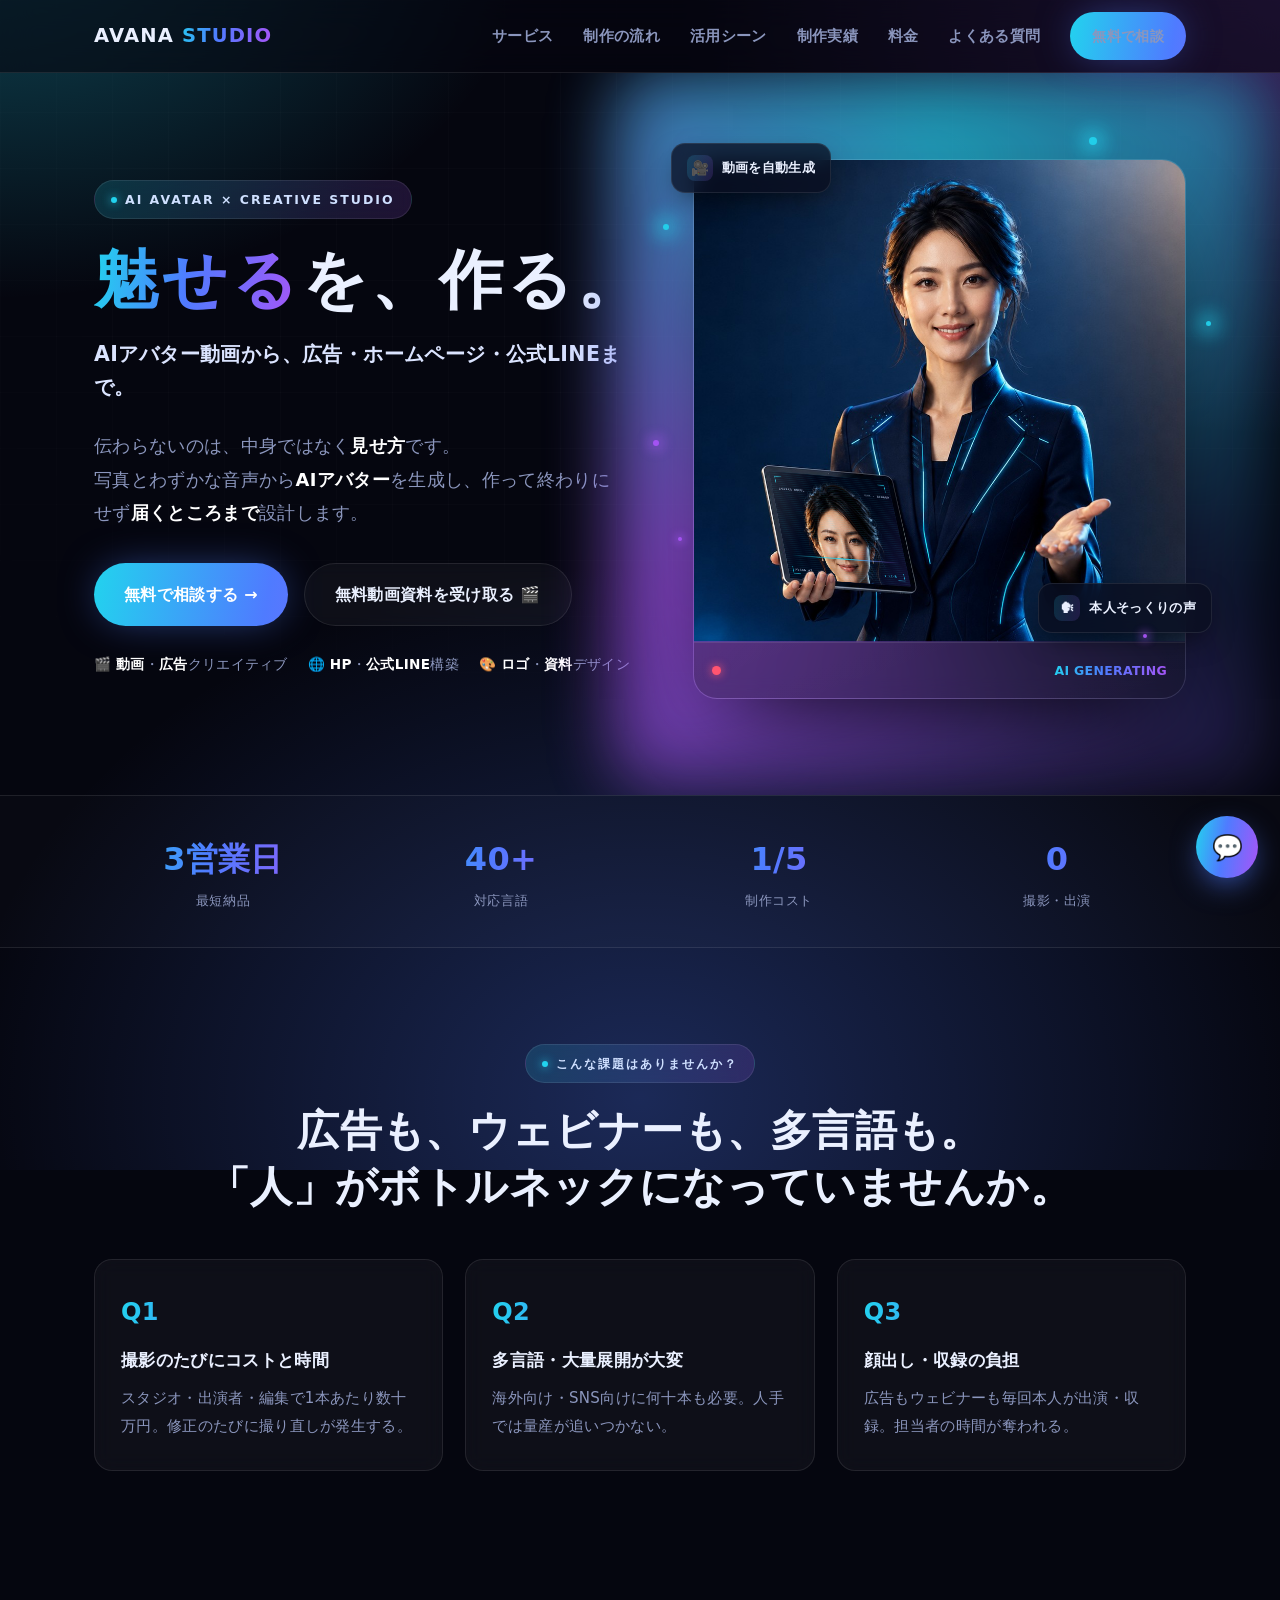
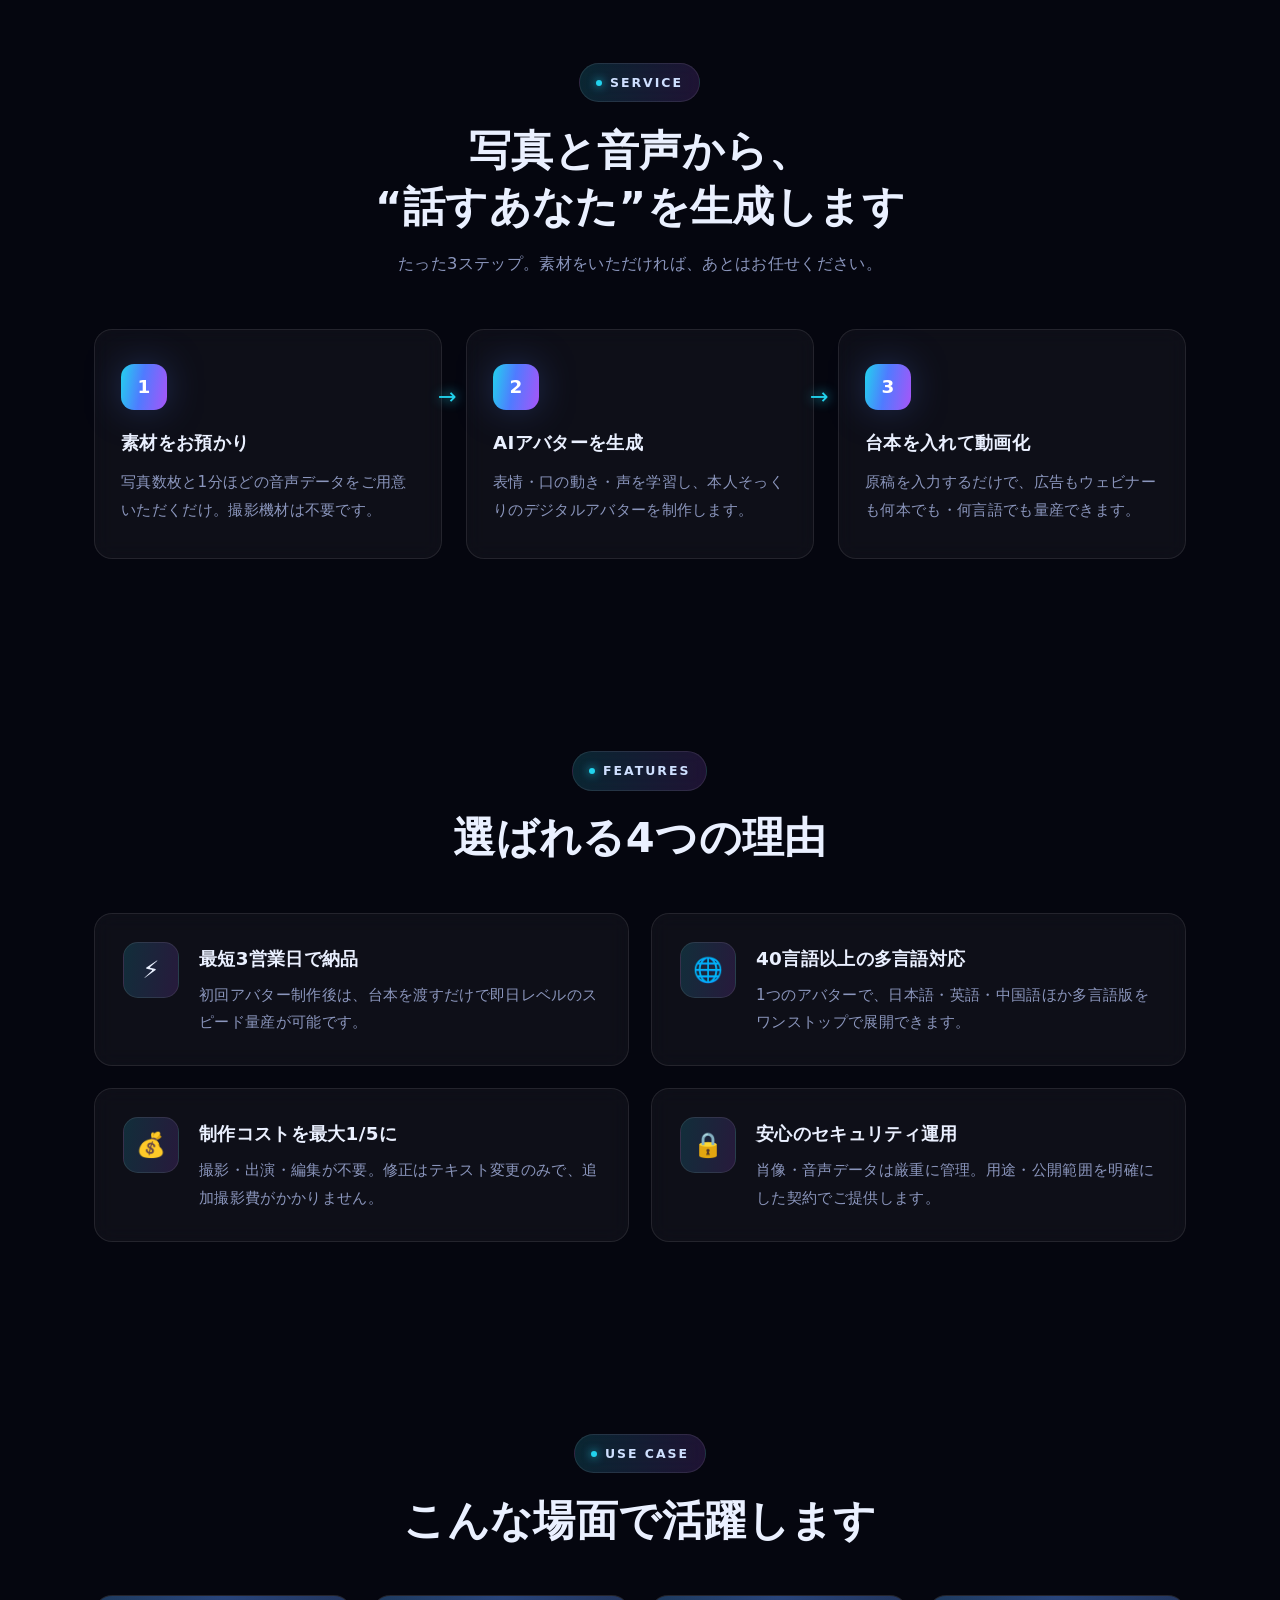
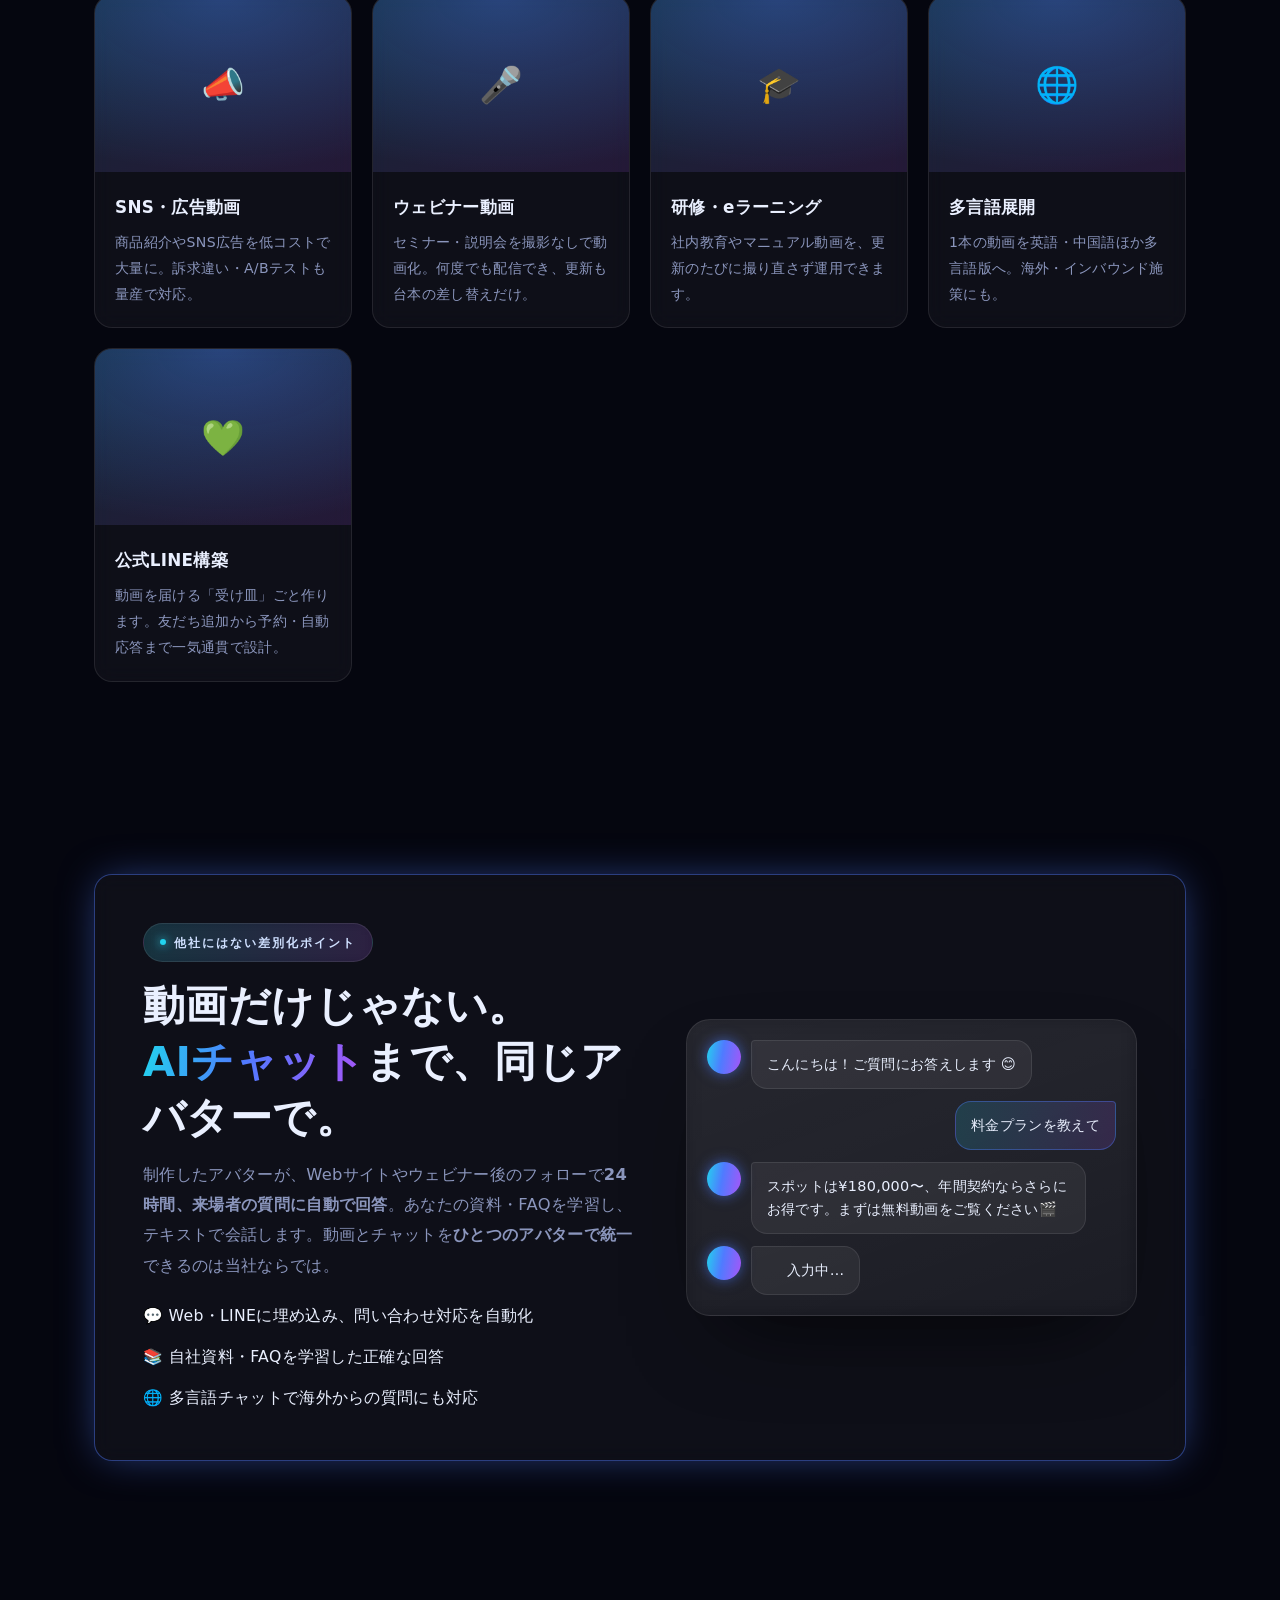
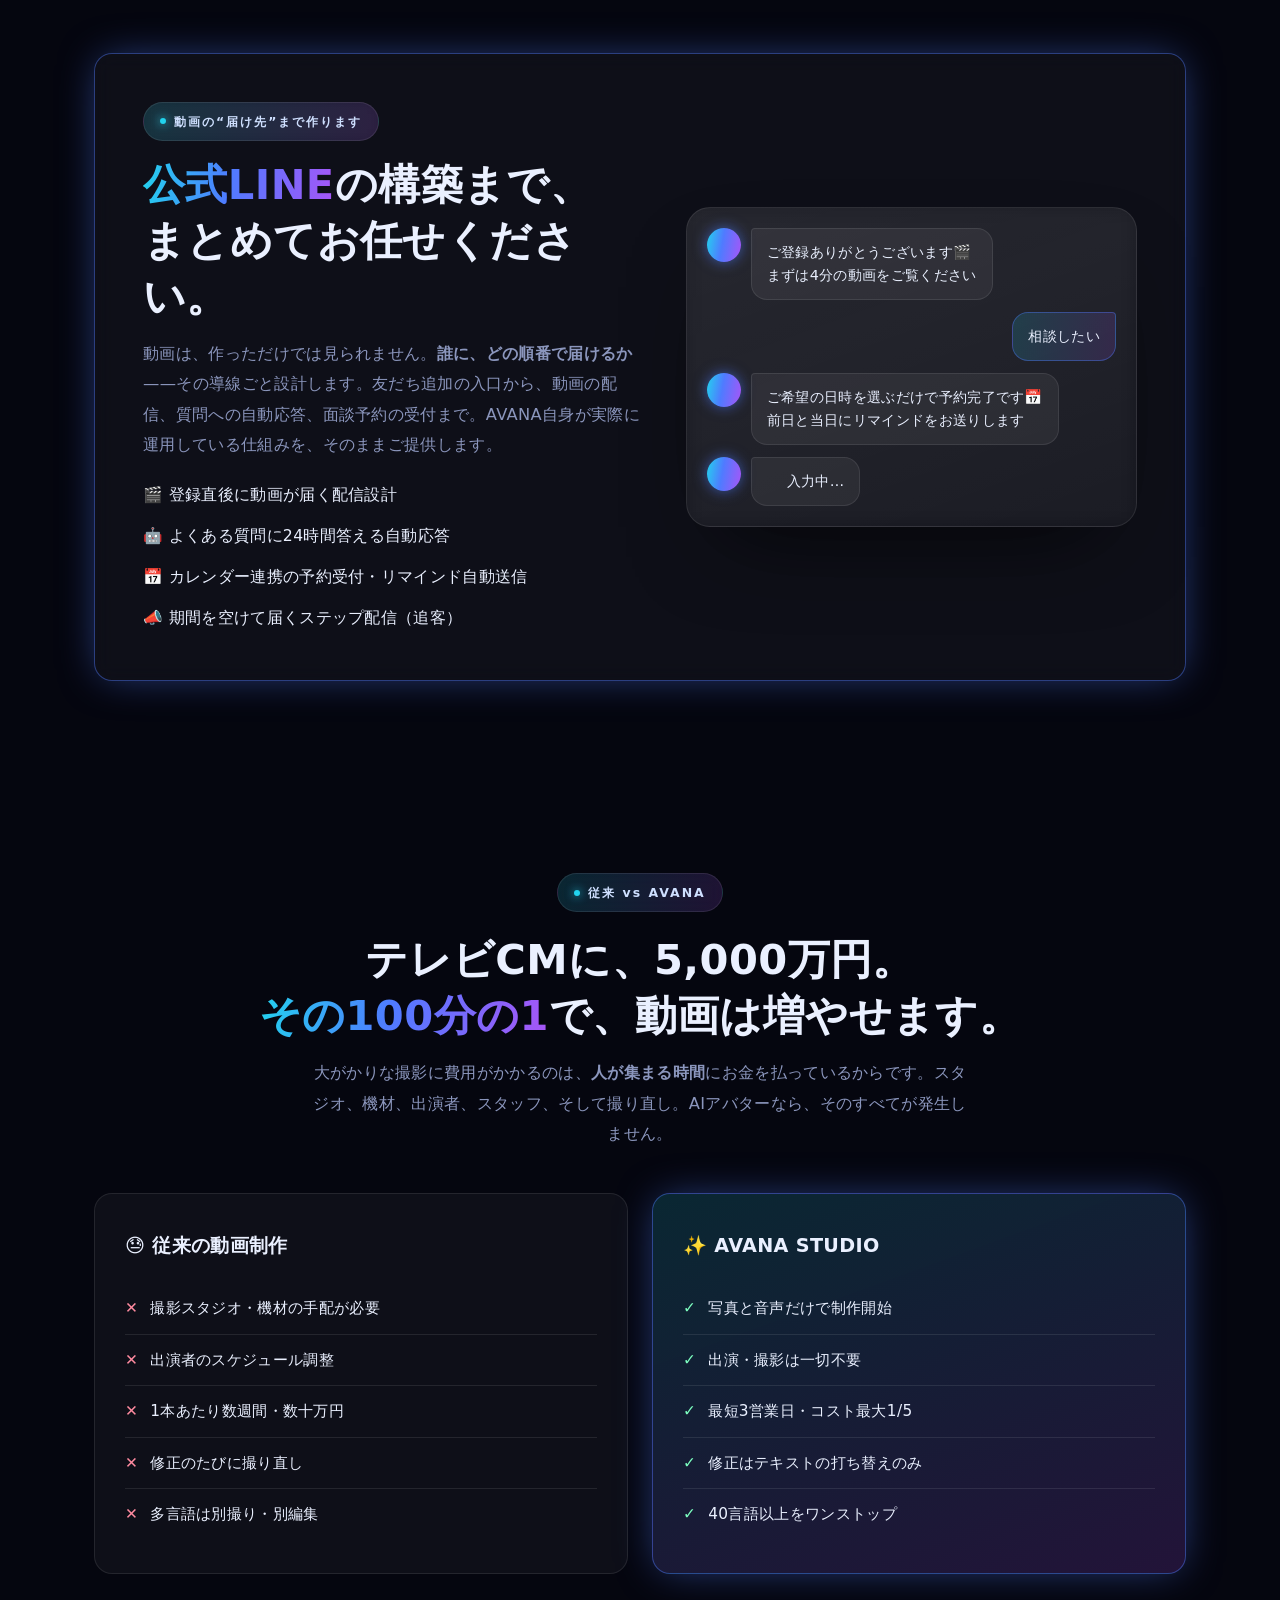
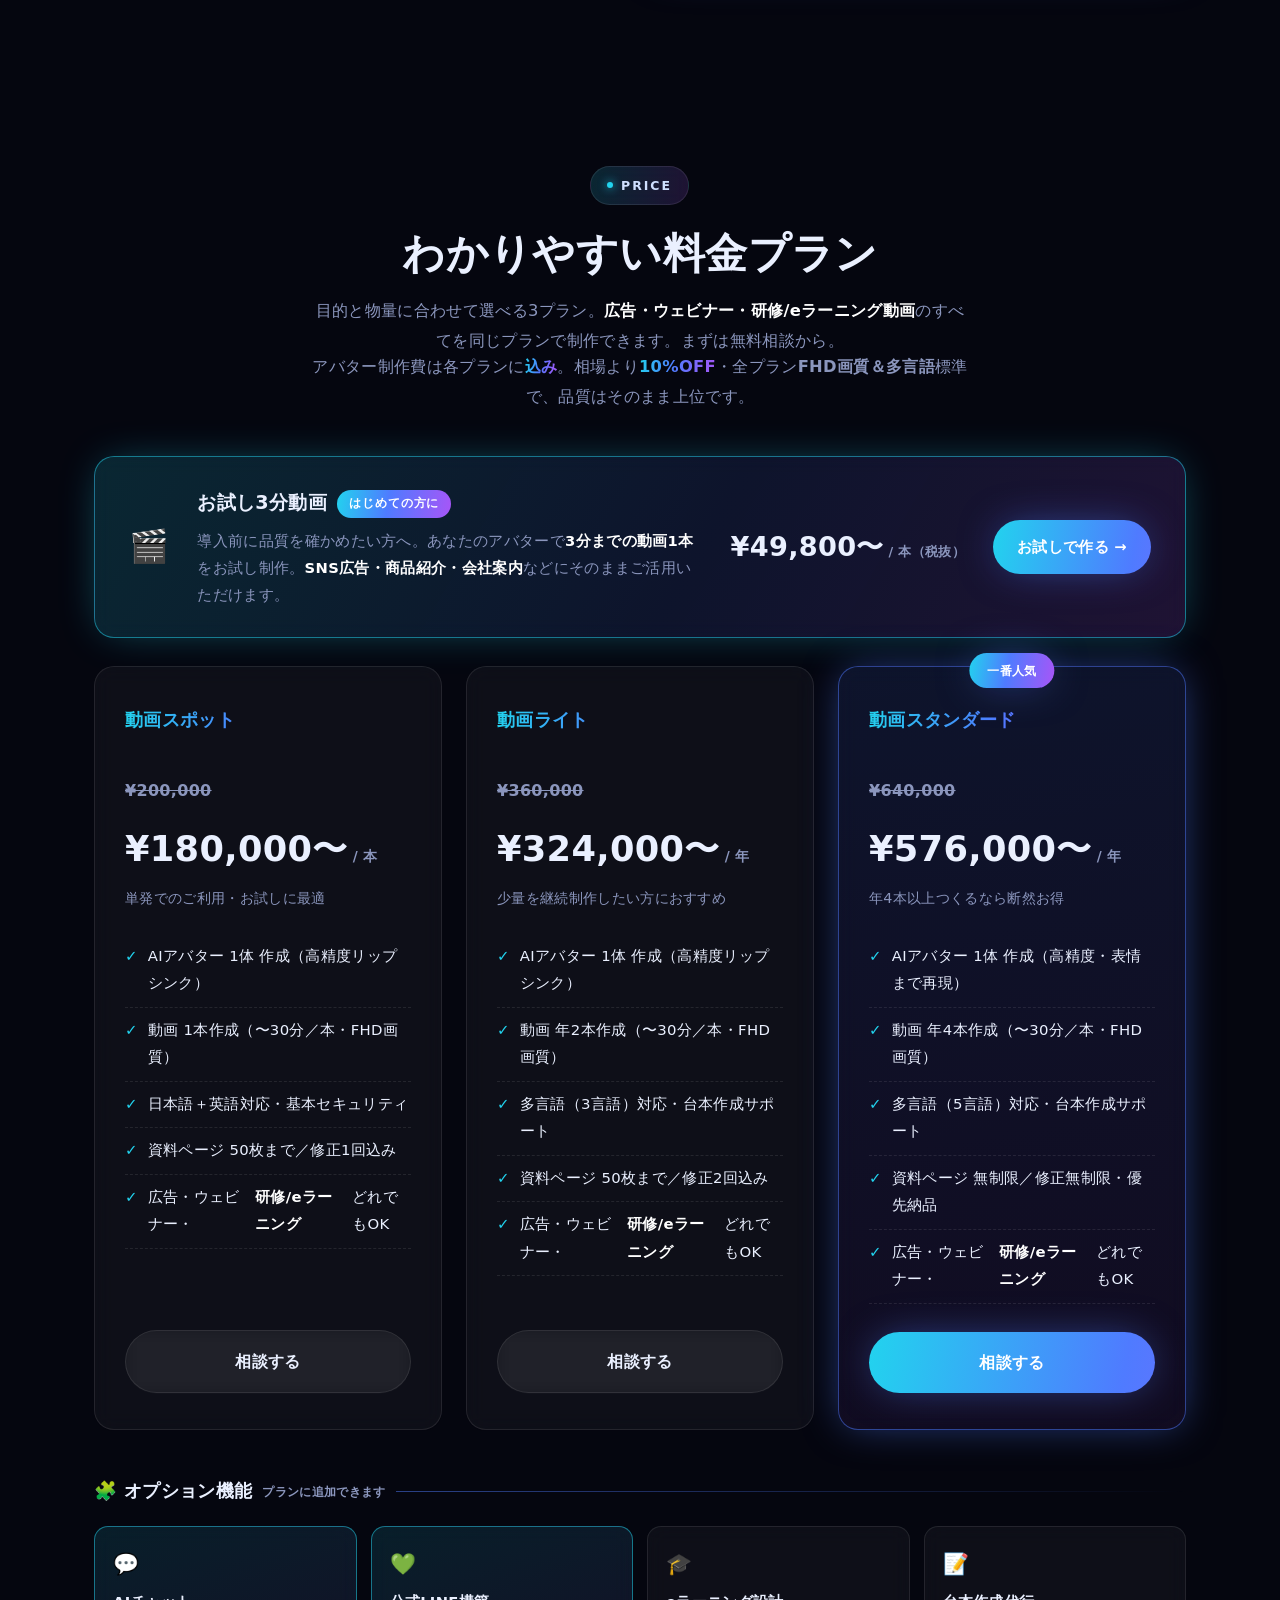
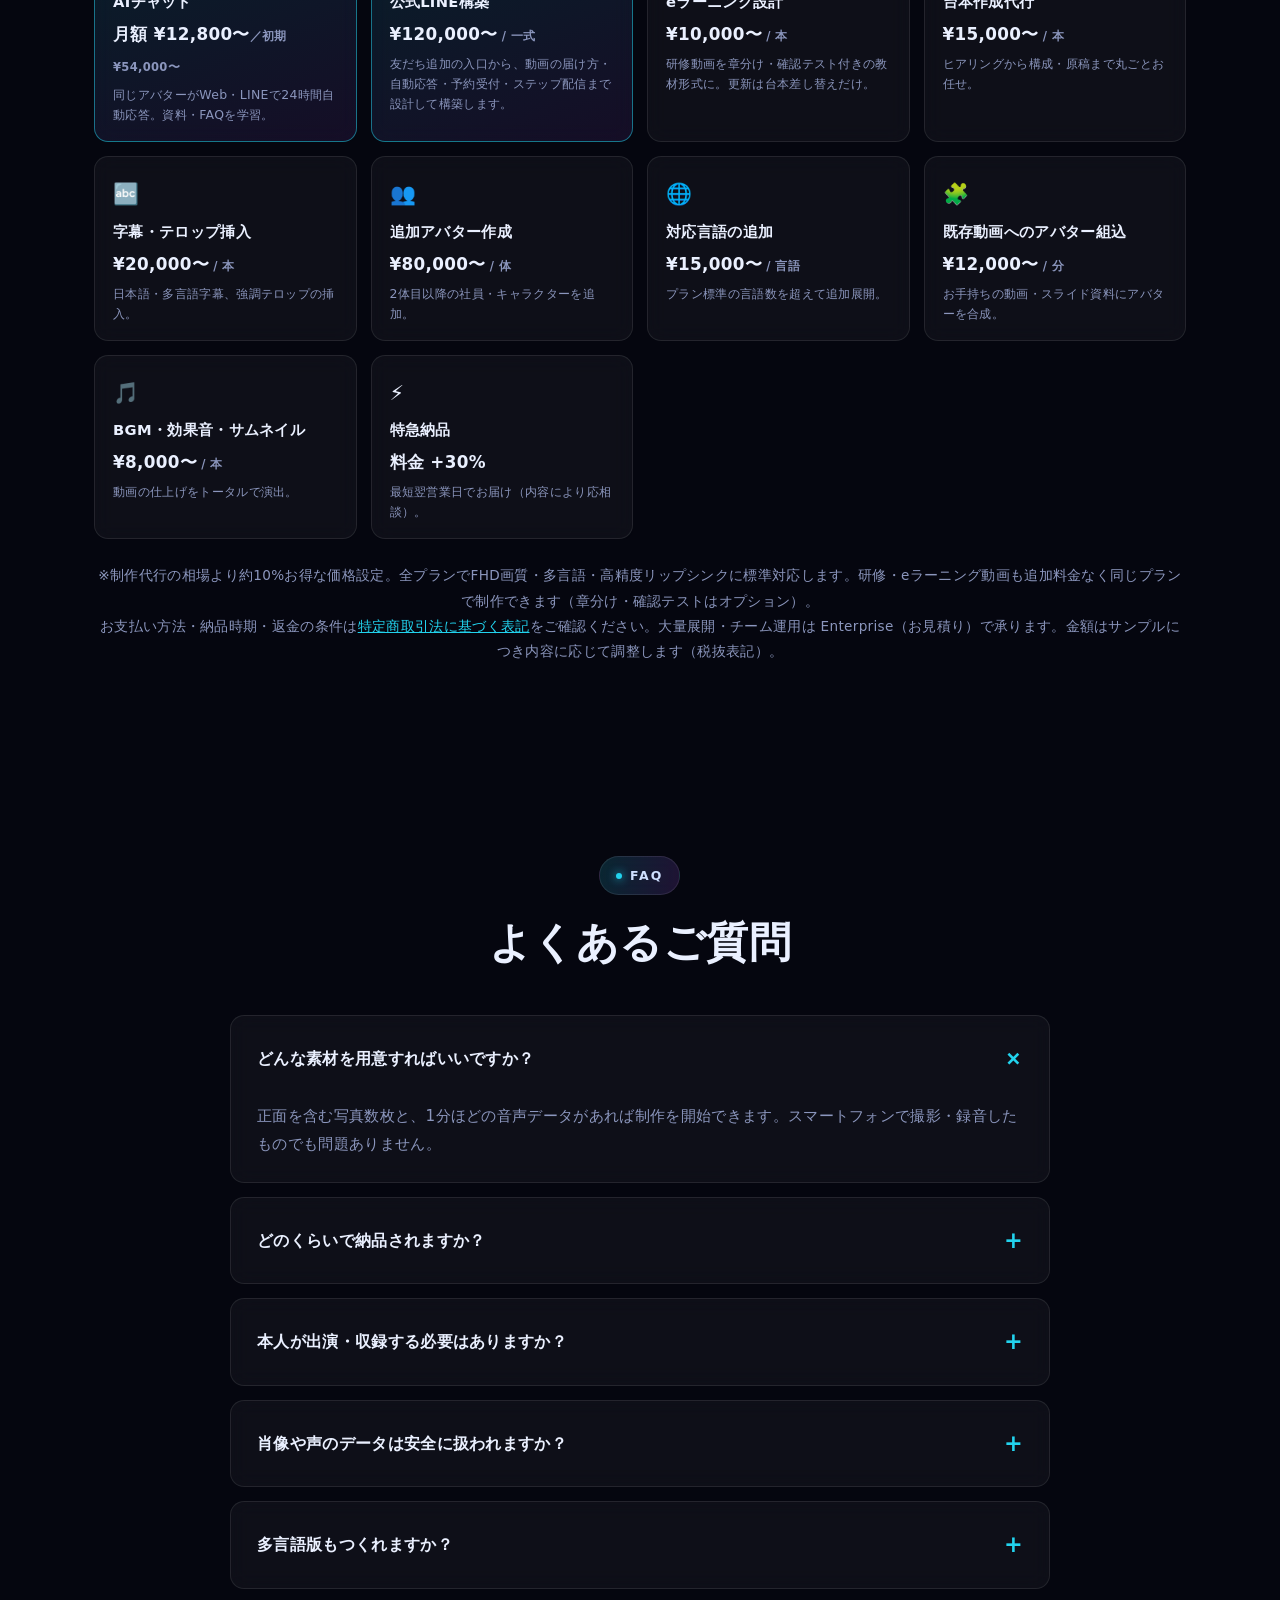
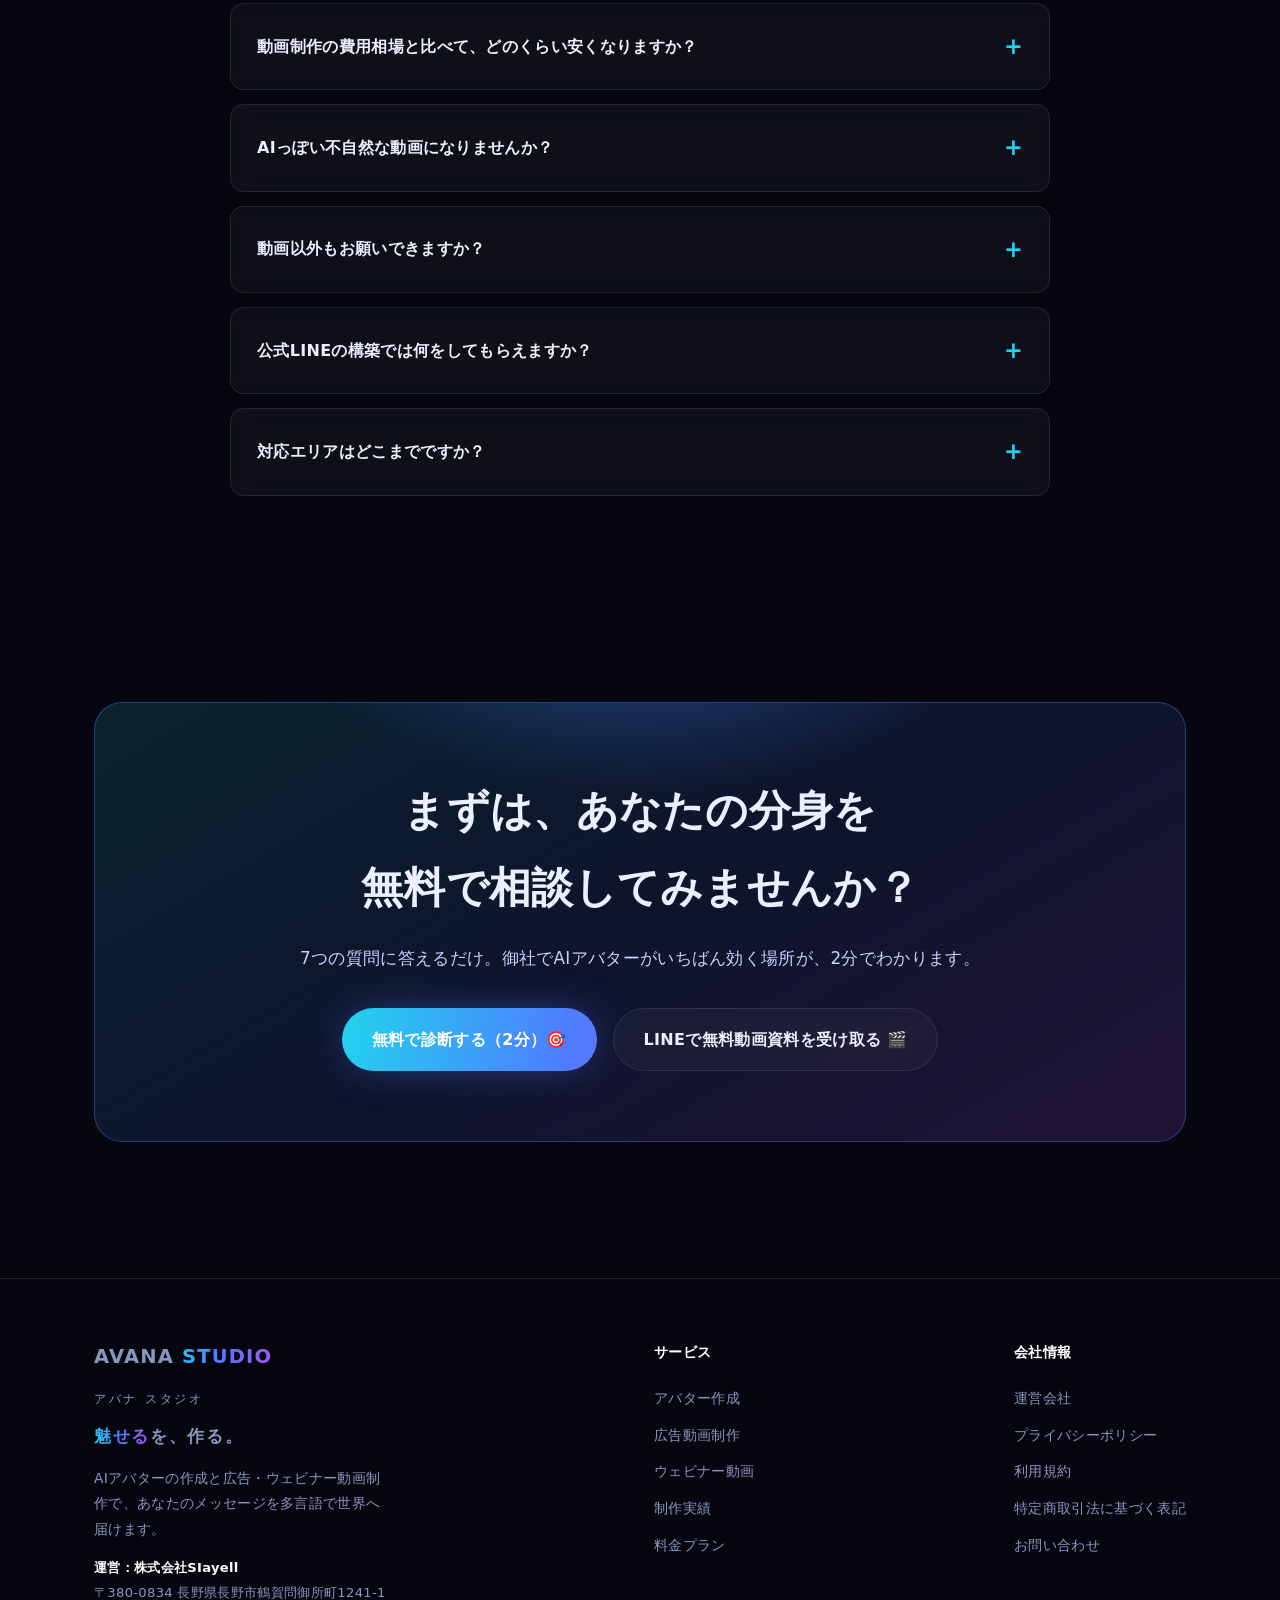
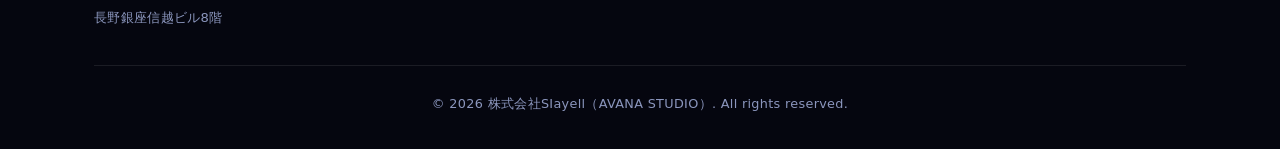
==== commit ee62919c: "Add image/logo to ProfessionalService schema" ====
--- a/index.html
+++ b/index.html
@@ -79,6 +79,8 @@
   "areaServed": "JP",
   "slogan": "魅せるを、作る。",
   "priceRange": "¥¥",
+  "image": "https://mandms281011-png.github.io/avana-studio/og-image.jpg",
+  "logo": "https://mandms281011-png.github.io/avana-studio/og-image.jpg",
   "knowsAbout": ["AIアバター制作","動画制作","広告クリエイティブ制作","ホームページ制作","LINE公式アカウント構築","多言語動画","eラーニング教材制作"],
   "hasOfferCatalog": {
     "@type": "OfferCatalog",
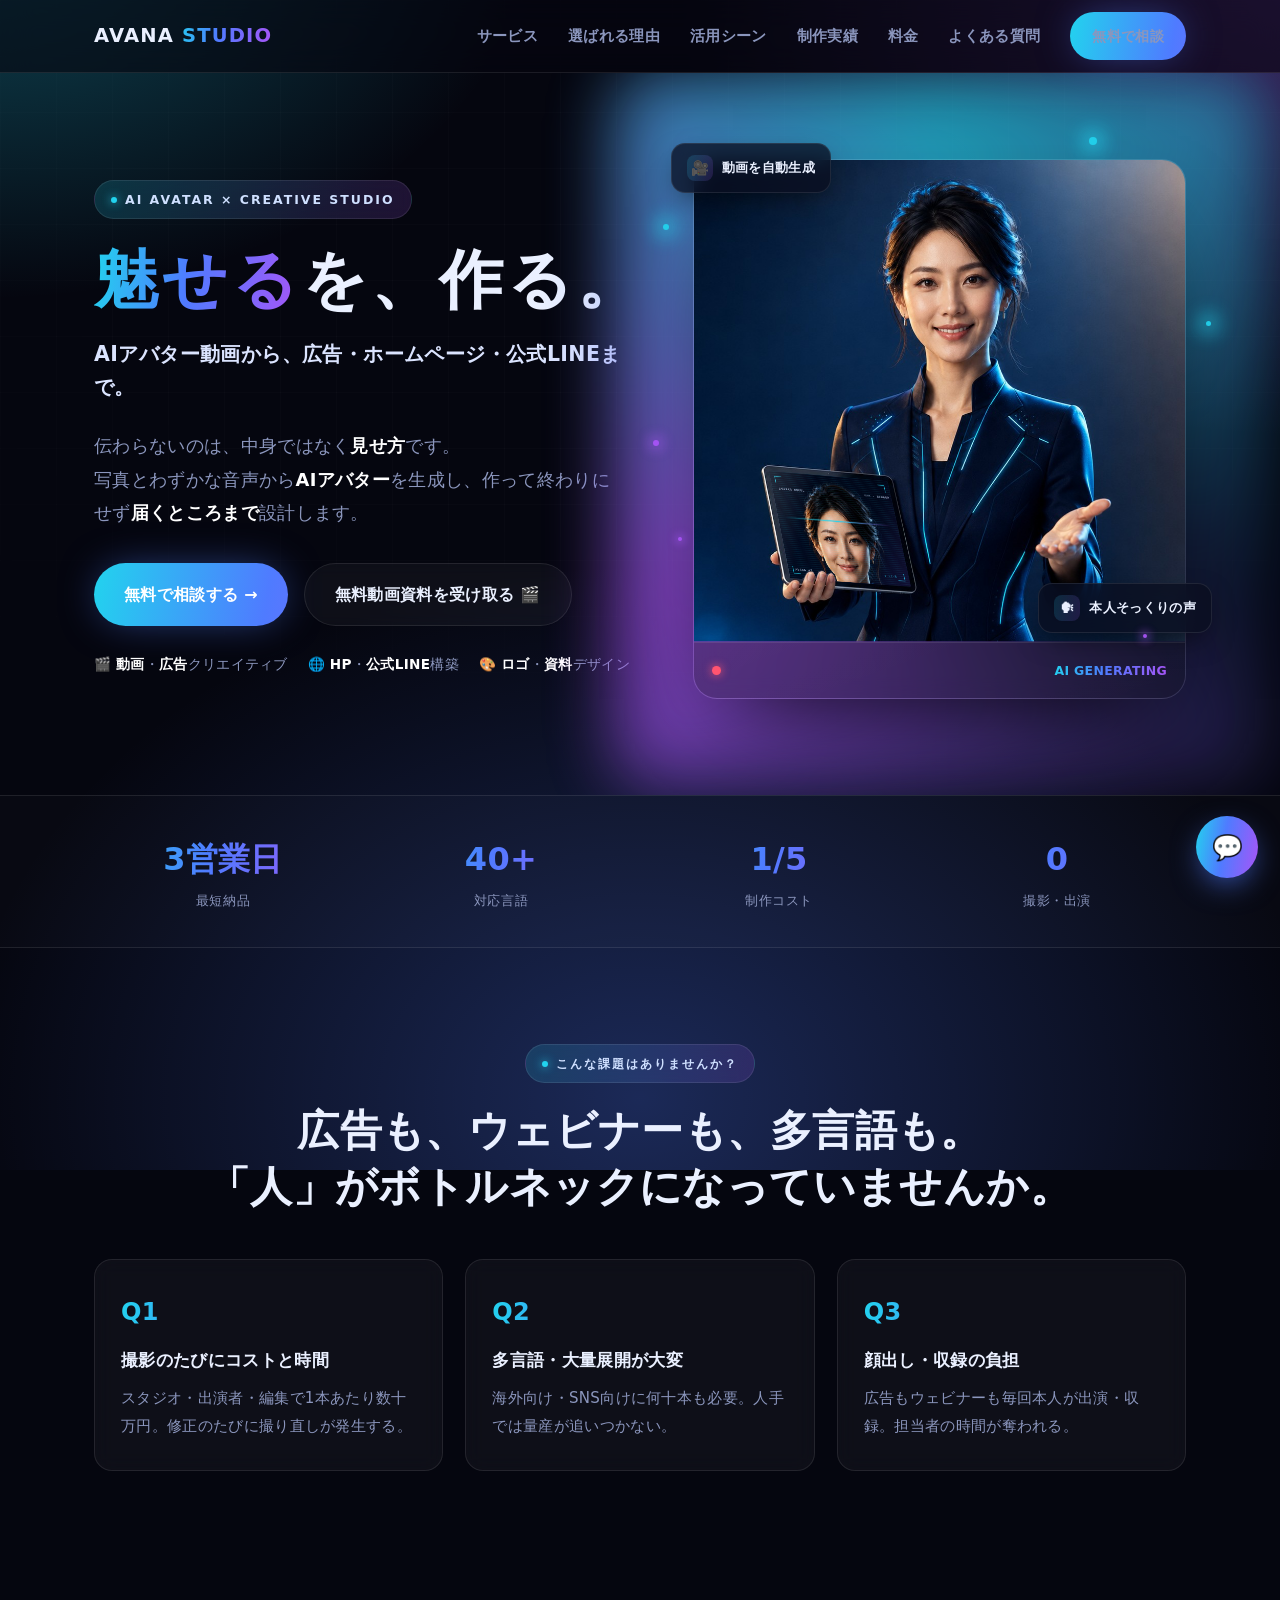
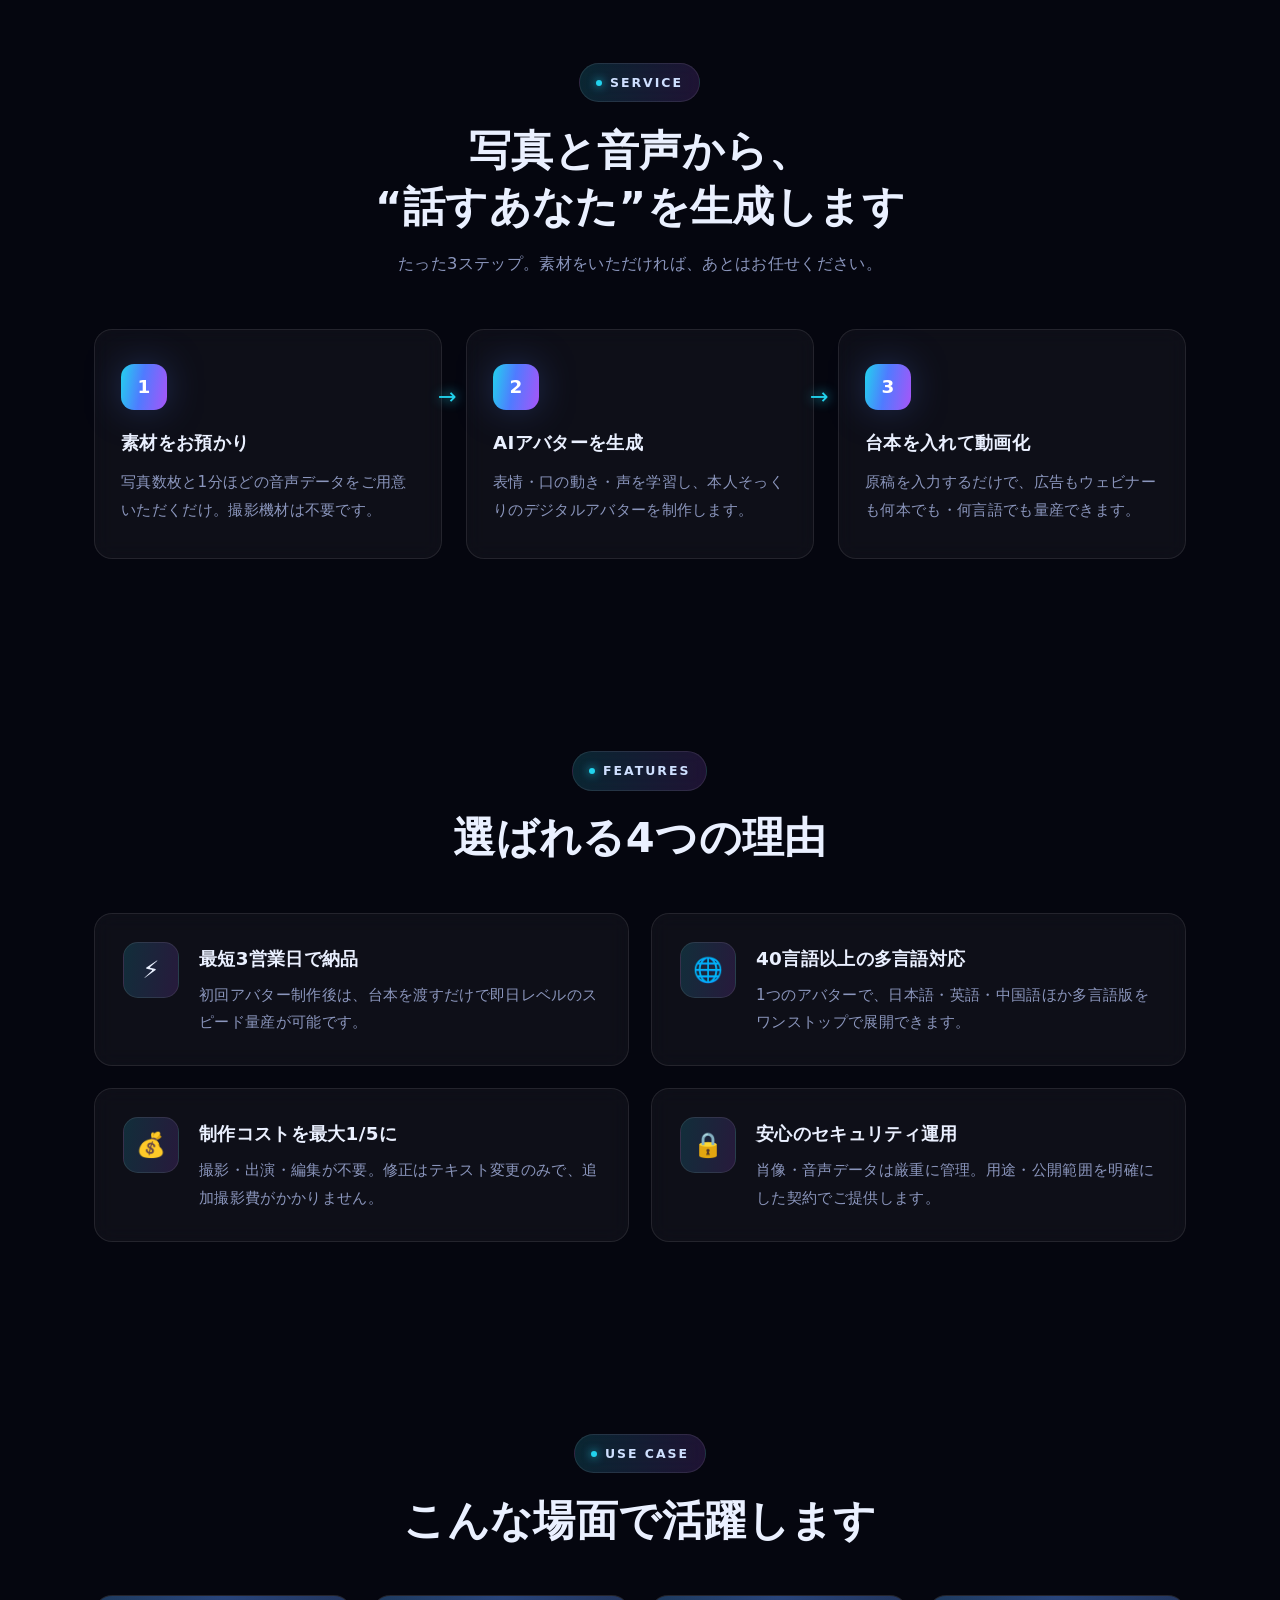
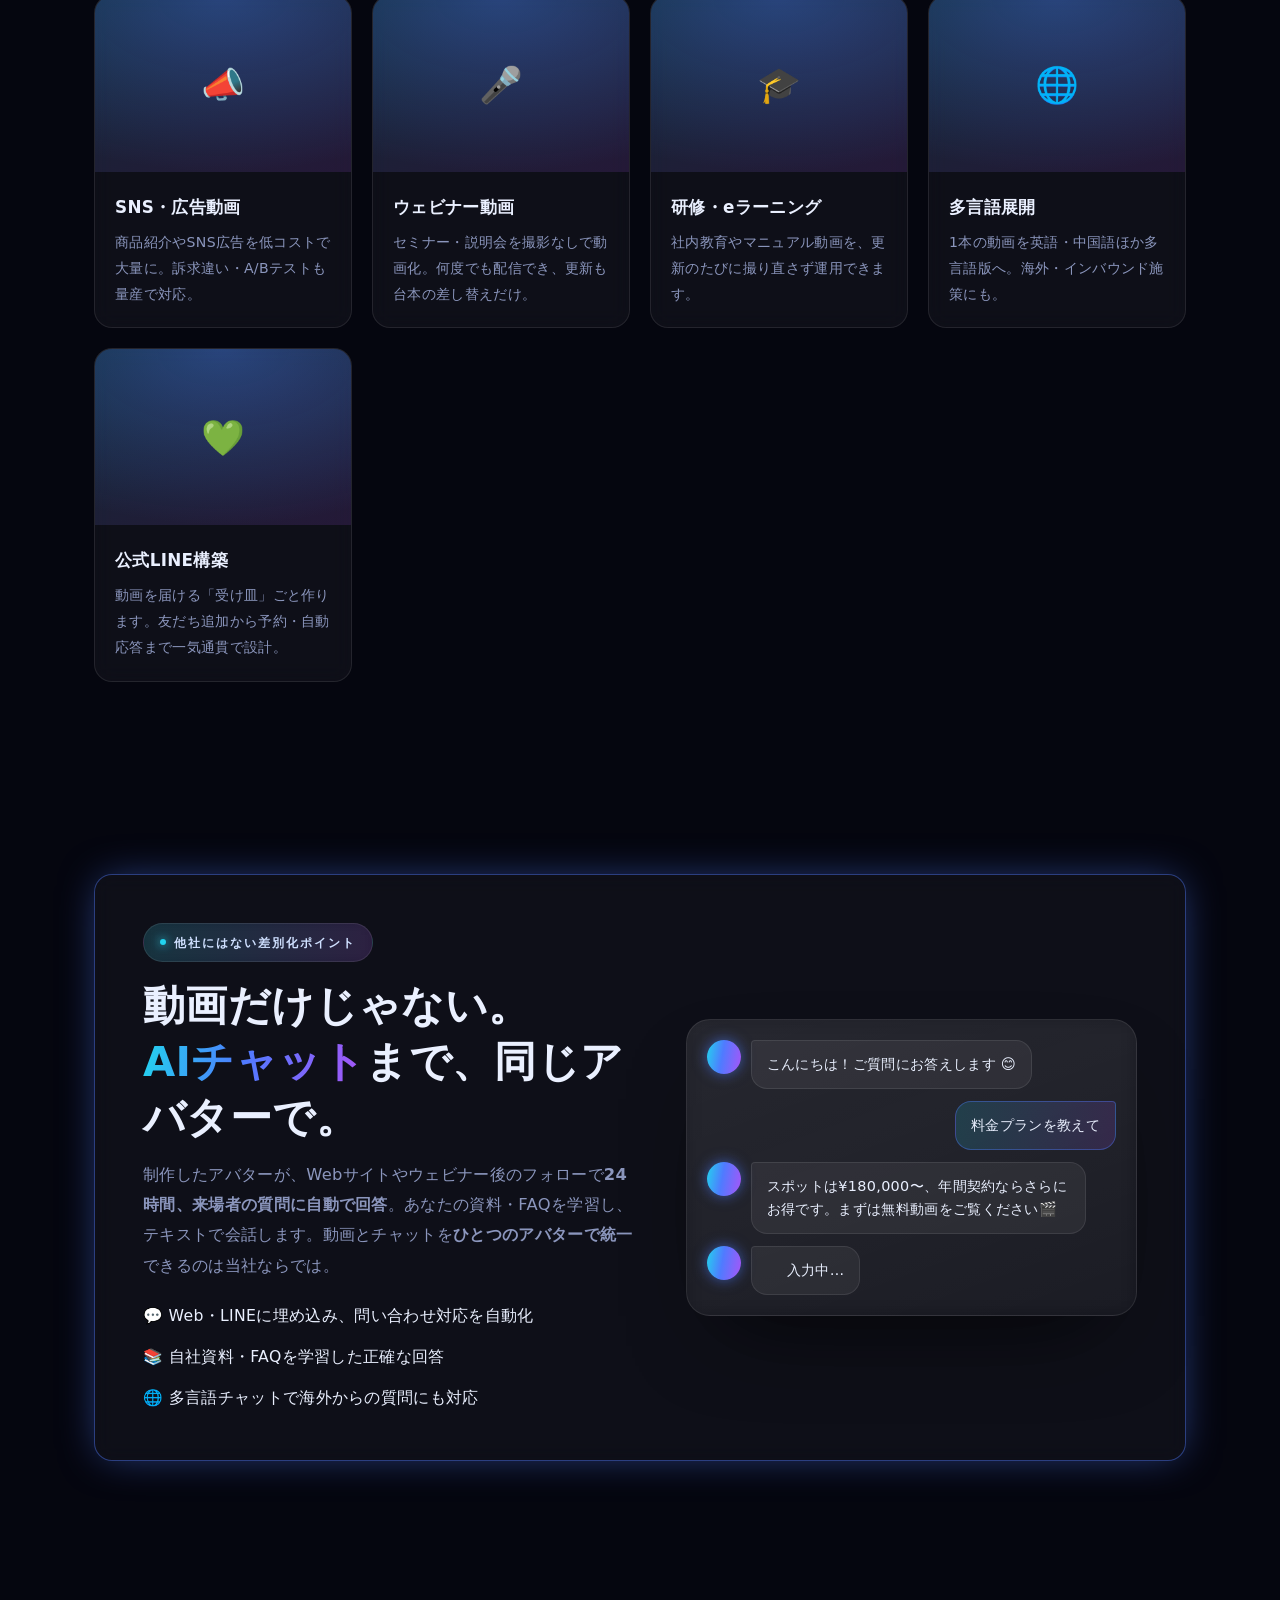
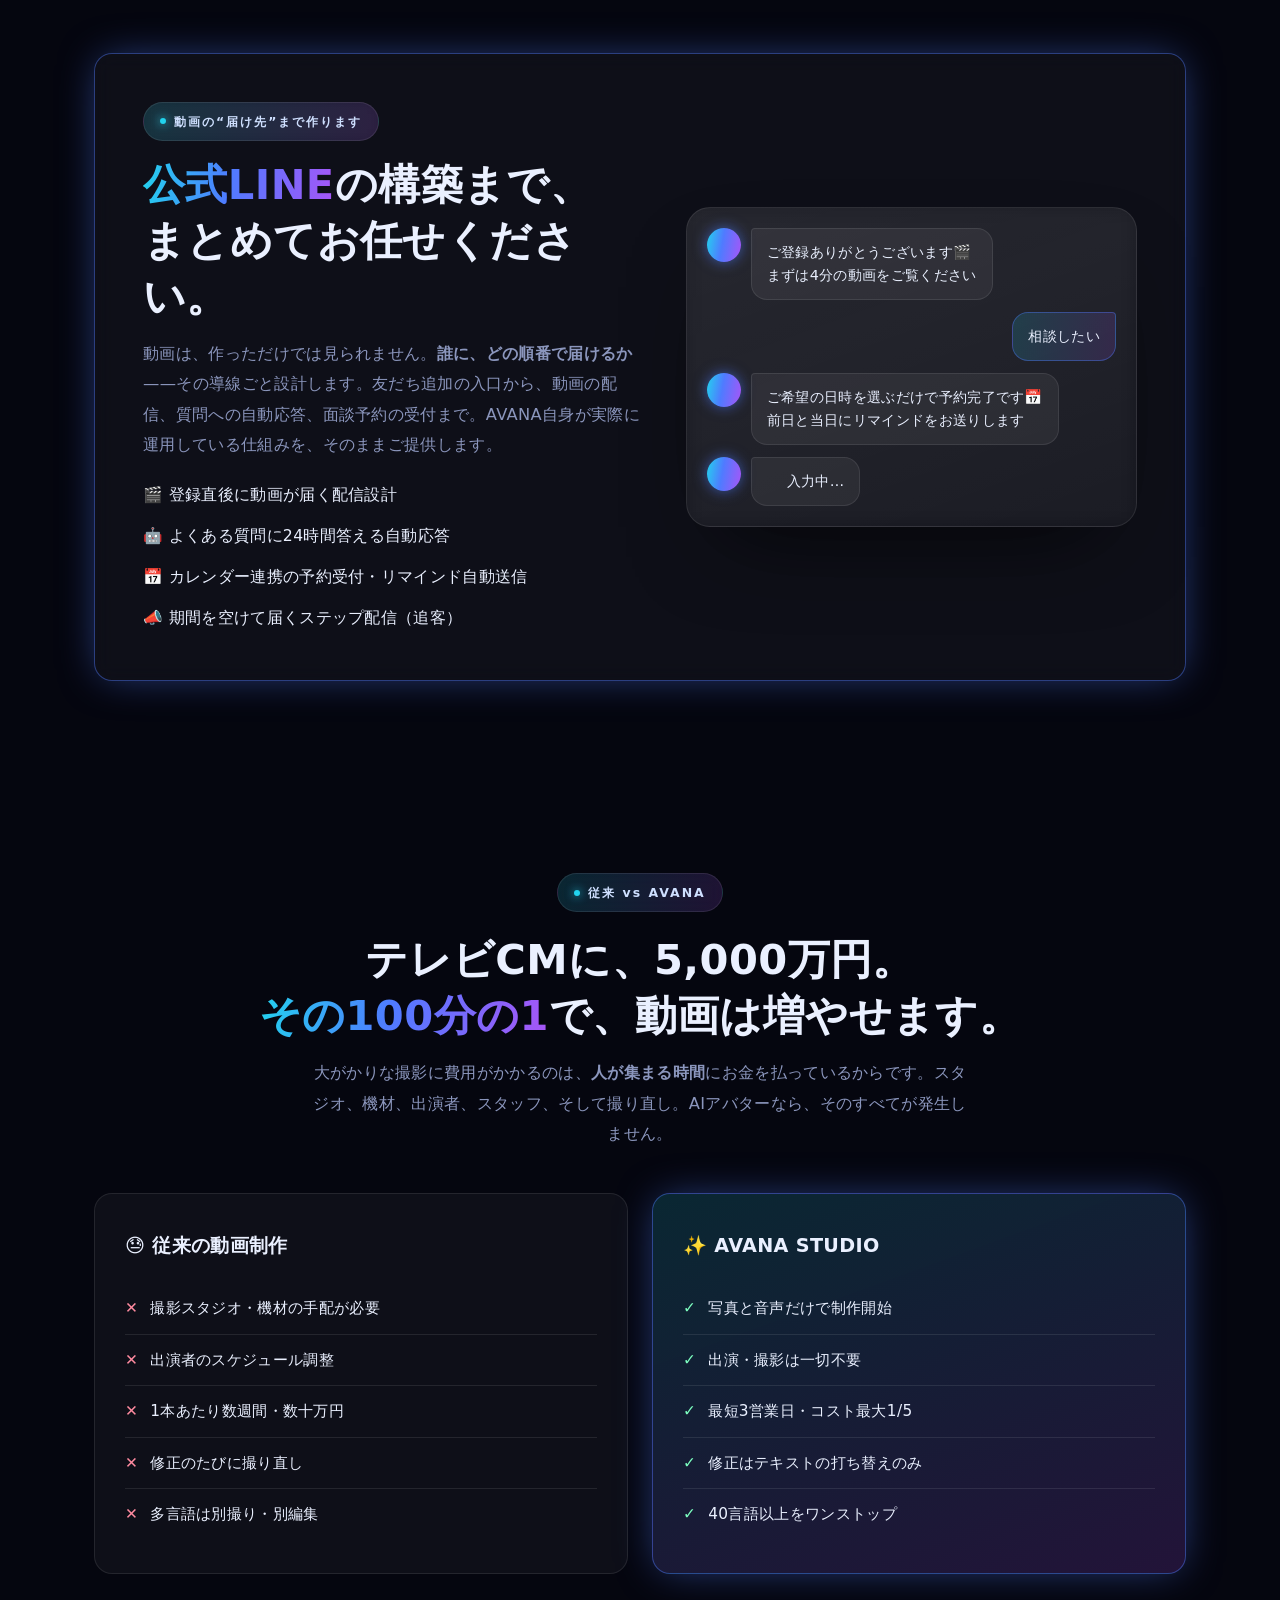
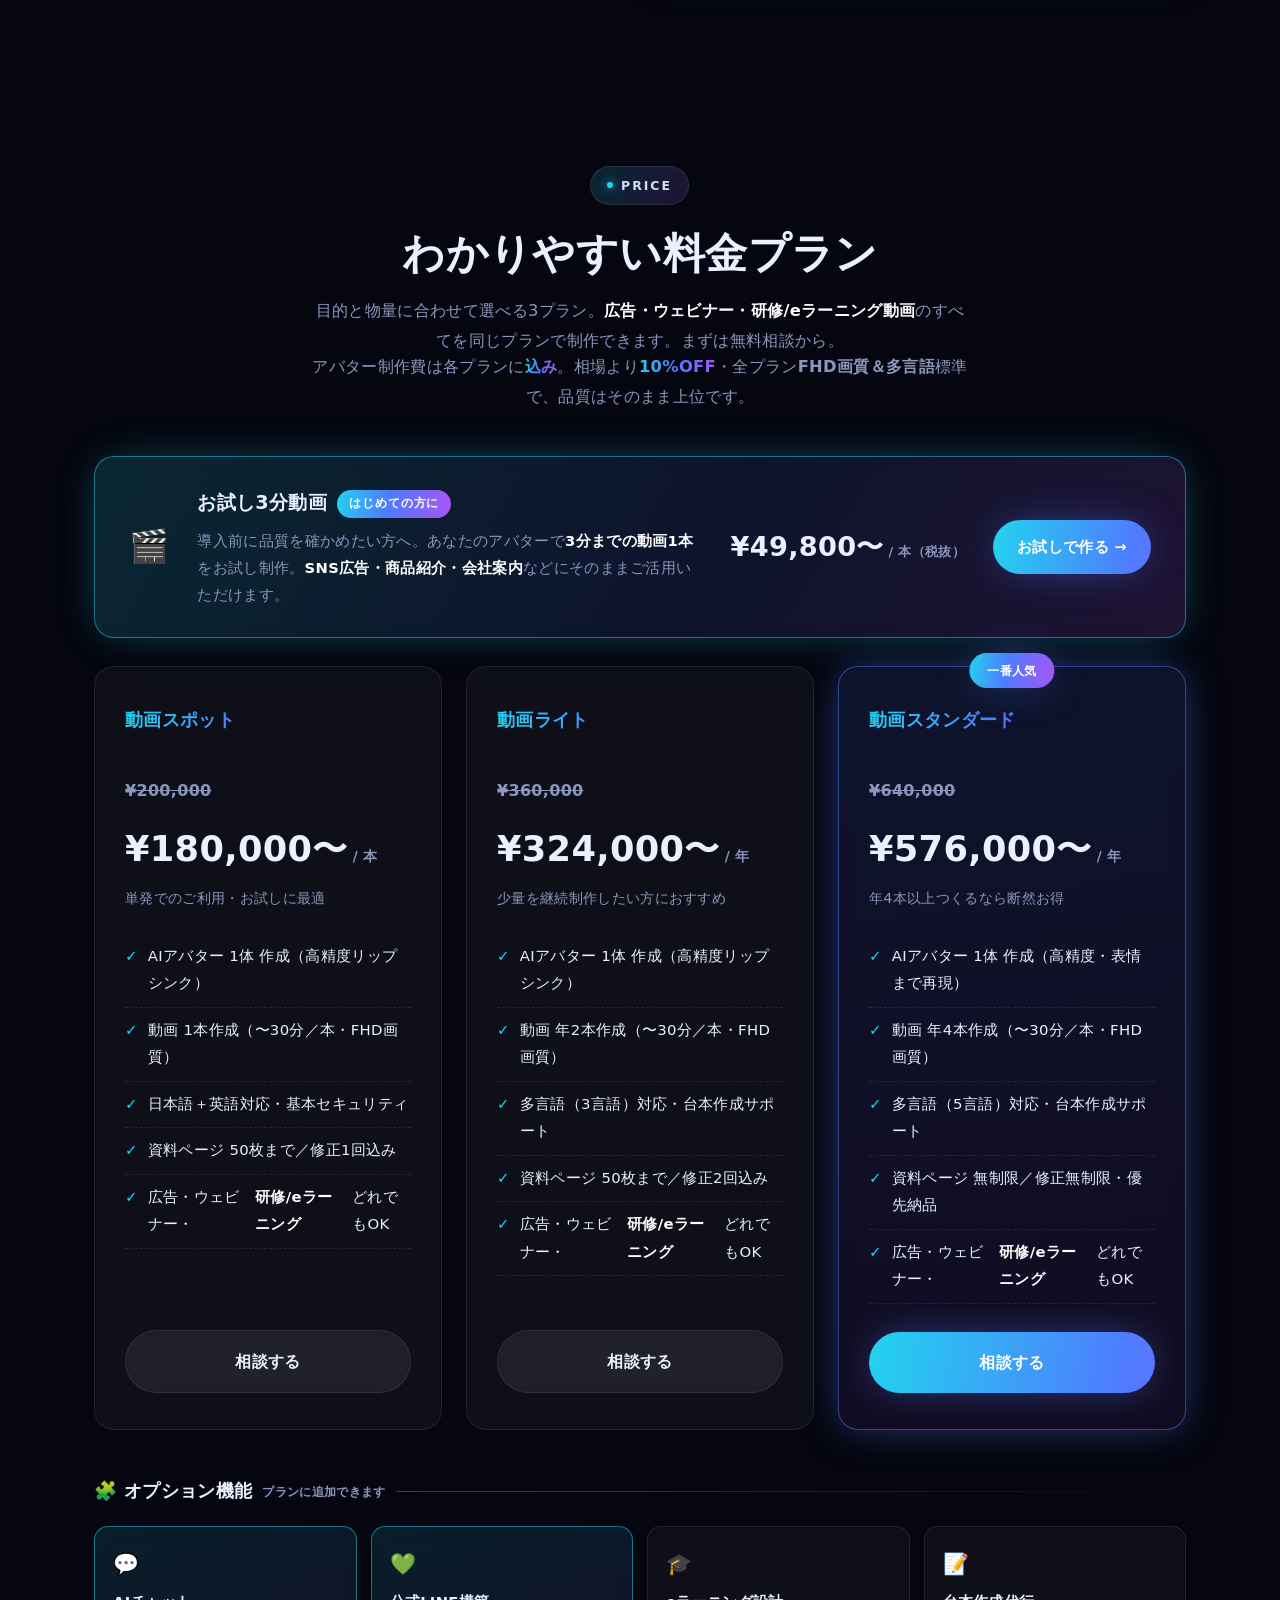
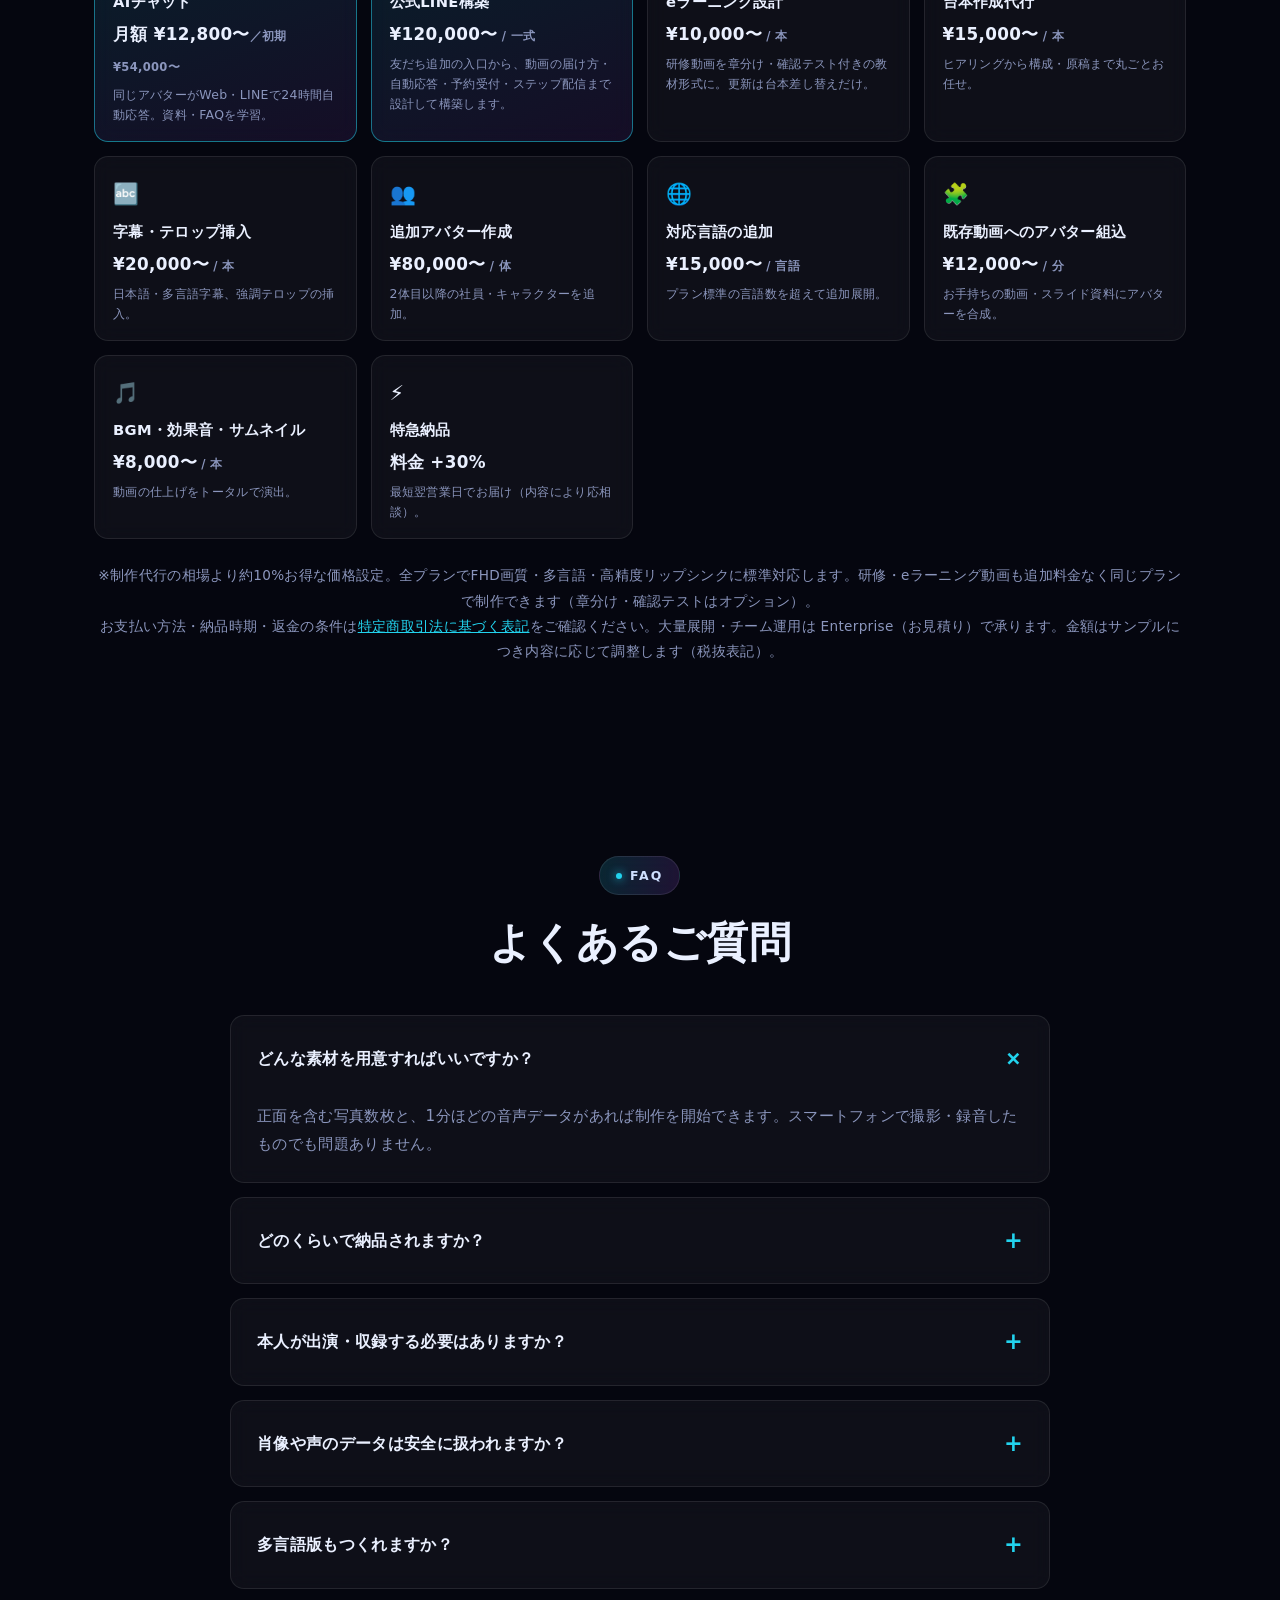
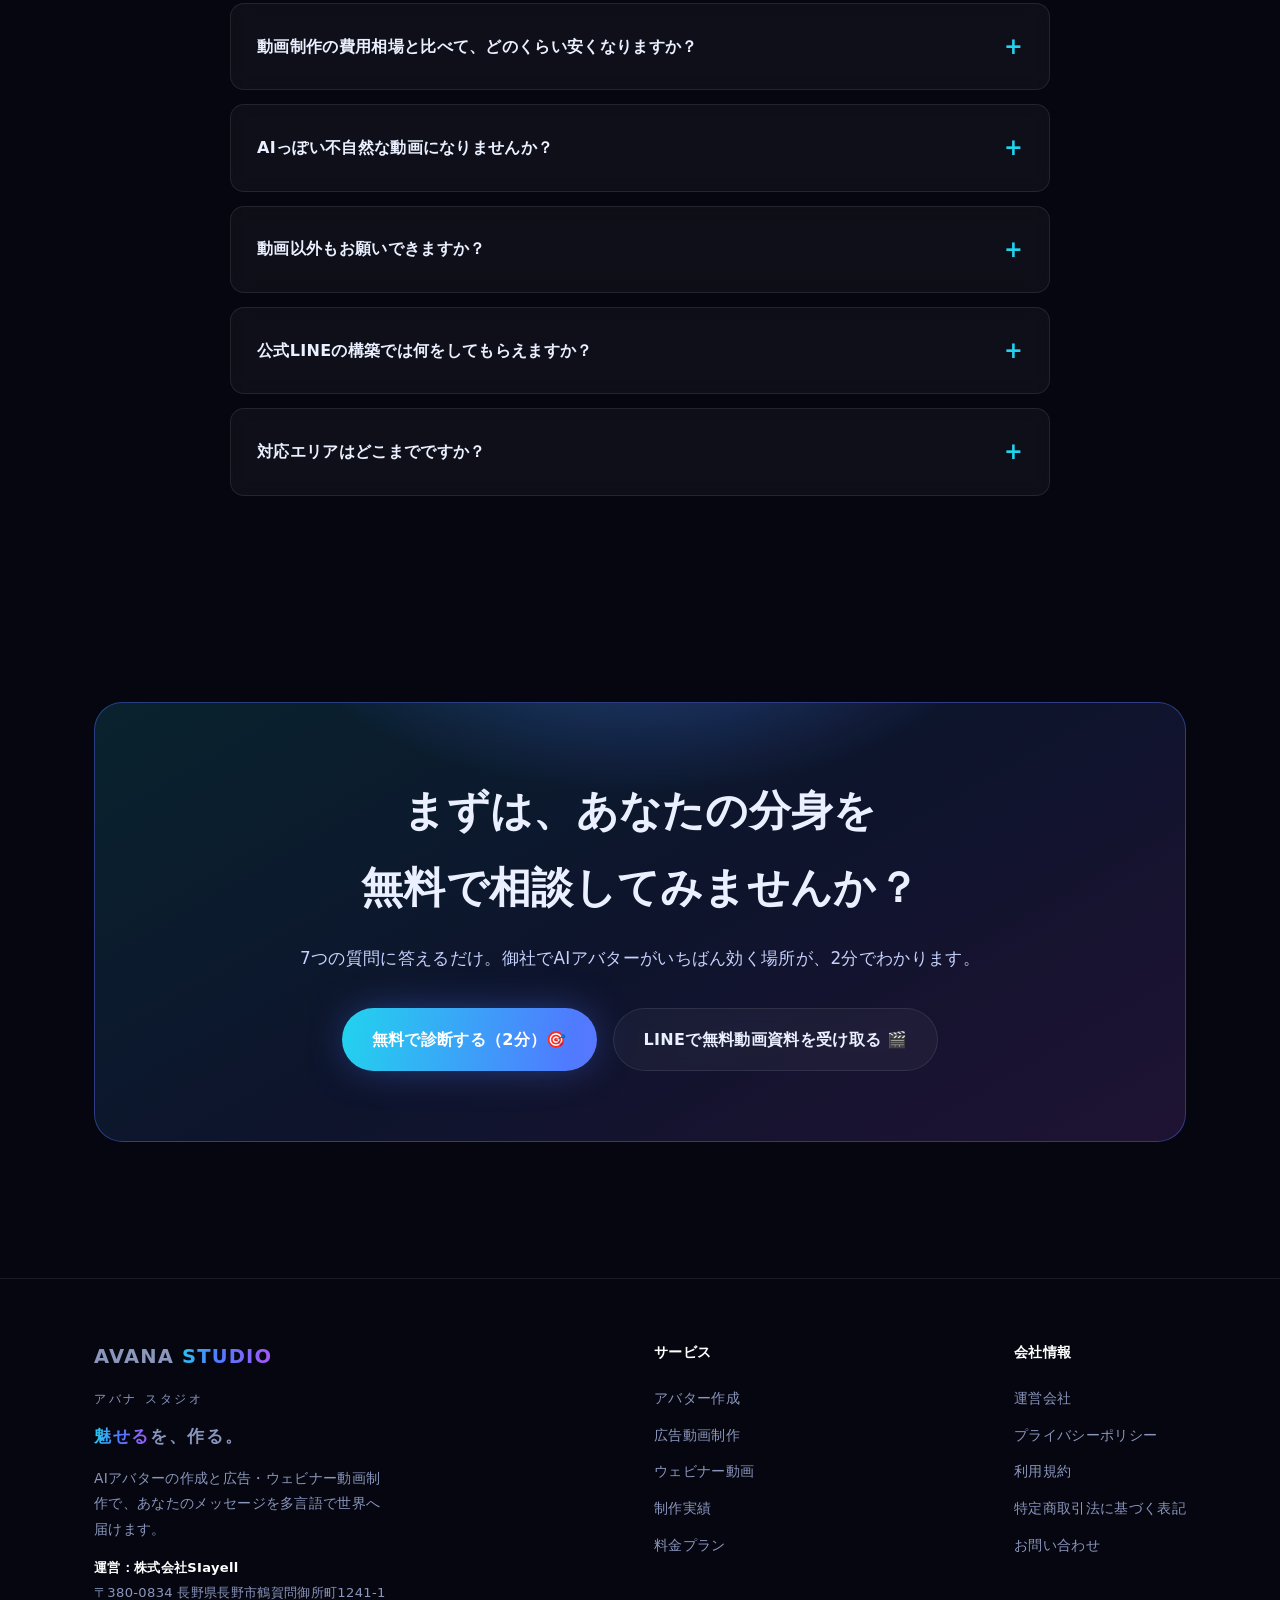
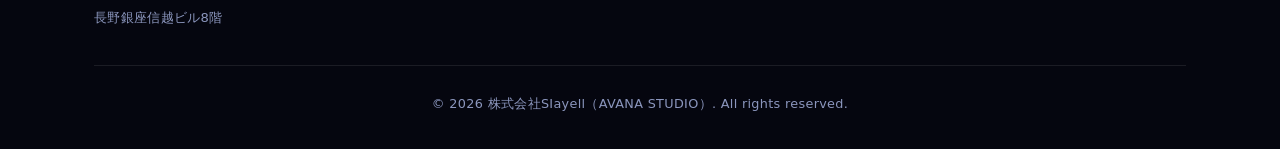
==== commit 999d3290: "Integrate AVANA interactive experience" ====
--- a/index.html
+++ b/index.html
@@ -18,6 +18,7 @@
 <meta property="og:image" content="https://mandms281011-png.github.io/avana-studio/og-image.jpg">
 <meta property="og:locale" content="ja_JP">
 <meta name="twitter:card" content="summary_large_image">
+<link rel="stylesheet" href="interactive.css?v=1">
 <script type="application/ld+json">
 {
   "@context": "https://schema.org",
@@ -499,13 +500,31 @@
 </head>
 <body>
 
+<div id="avana-intro" aria-hidden="true">
+  <canvas id="avana-light-tunnel"></canvas>
+  <div class="avana-welcome"><small>ようこそ</small><strong>AVANA STUDIO<span>へ</span></strong></div>
+  <div class="avana-whiteout"></div>
+</div>
+<div id="avana-creative-layer" aria-hidden="true">
+  <div class="avana-stage avana-camera-stage">
+    <div class="avana-gather" data-particles="48"></div>
+    <div class="avana-object"><img src="media/particle-camera-complete.webp" alt=""><i></i></div>
+  </div>
+  <div class="avana-stage avana-pc-stage">
+    <div class="avana-gather" data-particles="48"></div>
+    <div class="avana-object"><img src="media/particle-pc-web-complete.webp" alt=""><i></i></div>
+  </div>
+  <i class="avana-orbit avana-camera-orbit"></i>
+  <i class="avana-orbit avana-pc-orbit"></i>
+</div>
+
 <!-- Header -->
 <header>
   <div class="wrap nav">
     <div class="logo">AVANA<b class="grad-text"> STUDIO</b></div>
     <nav class="nav-links">
       <a href="#service">サービス</a>
-      <a href="#flow">制作の流れ</a>
+      <a href="#reasons">選ばれる理由</a>
       <a href="#usecase">活用シーン</a>
       <a href="portfolio.html">制作実績</a>
       <a href="#price">料金</a>
@@ -629,7 +648,7 @@
 </section>
 
 <!-- Features -->
-<section>
+<section id="reasons">
   <div class="wrap center">
     <span class="eyebrow">FEATURES</span>
     <h2 class="sec-title">選ばれる4つの理由</h2>
@@ -953,5 +972,6 @@
       l.style.border='1px solid rgba(255,255,255,.09)';l.style.gap='16px';}
   });
 </script>
+<script src="interactive.js?v=1"></script>
 </body>
 </html>
--- a/interactive.css
+++ b/interactive.css
@@ -0,0 +1,26 @@
+#avana-intro{position:fixed;inset:0;z-index:1000;display:grid;place-items:center;overflow:hidden;background:radial-gradient(circle at 50% 57%,#123264 0,#061129 32%,#01050f 72%);color:#fff;transition:opacity .28s ease,filter .28s ease;isolation:isolate}
+#avana-light-tunnel{position:absolute;inset:0;width:100%;height:100%;opacity:0;filter:brightness(1) saturate(.82) drop-shadow(0 0 7px #fff);transform-origin:50% 57%;transition:opacity .16s ease,filter .7s ease,transform .7s ease}
+.avana-welcome{position:relative;z-index:2;display:flex;flex-direction:column;align-items:center;gap:14px;opacity:0;transform:translateY(16px);filter:blur(8px);transition:.38s ease;text-shadow:0 0 24px #3ccfff77}
+.avana-welcome small{font:500 clamp(12px,1.3vw,17px)/1.2 sans-serif;letter-spacing:.38em;color:#d5e7ff}
+.avana-welcome strong{font:800 clamp(38px,6vw,78px)/1 Arial,sans-serif;letter-spacing:.12em;background:linear-gradient(90deg,#fff,#8cecff,#fff);background-size:200% auto;-webkit-background-clip:text;color:transparent;filter:drop-shadow(0 0 24px #fff8)}
+.avana-welcome strong span{font-size:.32em;margin-left:.3em;color:#eaf4ff;-webkit-text-fill-color:#eaf4ff}
+.avana-whiteout{position:absolute;z-index:6;left:50%;top:57%;width:58vmax;aspect-ratio:1;border-radius:50%;opacity:0;transform:translate(-50%,-50%) scale(.08);background:radial-gradient(circle,#fff 0 30%,#ffffffee 48%,#eaf7ffbb 66%,transparent 76%);filter:blur(8px);transition:opacity .45s ease,transform .45s cubic-bezier(.7,0,1,1)}
+#avana-intro.is-running .avana-welcome{opacity:1;transform:none;filter:none}
+#avana-intro.is-running #avana-light-tunnel{opacity:1}
+#avana-intro.is-bright #avana-light-tunnel{filter:brightness(4.5) saturate(.7) drop-shadow(0 0 12px #fff);transform:scale(1.18)}
+#avana-intro.is-white .avana-whiteout{opacity:1;transform:translate(-50%,-50%) scale(2.4)}
+#avana-intro.is-done{opacity:0;filter:blur(10px);pointer-events:none}
+body.avana-scrolled::before{background:linear-gradient(90deg,rgba(1,7,22,.88),rgba(2,7,24,.52),rgba(1,5,17,.74)),url('media/avana-particle-background.webp') center/cover no-repeat!important;filter:saturate(1.08) brightness(.72)!important;animation:avanaBgDrift 20s ease-in-out infinite alternate!important}
+@keyframes avanaBgDrift{to{transform:scale(1.07) translate3d(-1.2%,-1%,0);filter:saturate(1.18) brightness(.78)}}
+#avana-creative-layer{position:fixed;inset:0;z-index:1;overflow:hidden;pointer-events:none;opacity:0;transition:opacity .55s ease}
+#avana-creative-layer.is-active{opacity:1}
+body>header,body>section,body>.metrics,body>footer{position:relative;z-index:2}
+.avana-stage{position:absolute;pointer-events:none;will-change:top,right,bottom,left}.avana-camera-stage{width:min(25vw,400px);animation:avanaCameraRoam 40s step-end infinite}.avana-pc-stage{width:min(27vw,440px);animation:avanaPcRoam 40s step-end infinite}
+.avana-object{position:relative;width:100%;opacity:0;mix-blend-mode:screen;animation:avanaSolidify 10s linear infinite}.avana-object img{display:block;width:100%;filter:drop-shadow(0 0 9px #2ce8ff99) drop-shadow(0 0 22px #7857ff77)}.avana-object i{position:absolute;inset:15%;border-radius:50%;opacity:0;background:radial-gradient(circle,#fff 0,#56eeff 10%,#805cff66 32%,transparent 68%);mix-blend-mode:screen;animation:avanaBurst 10s linear infinite}
+.avana-gather{position:absolute;inset:-35%;z-index:2}.avana-gather b{position:absolute;left:50%;top:50%;width:3px;height:3px;border-radius:50%;opacity:0;background:#fff;box-shadow:0 0 5px #fff,0 0 12px #34e7ff,0 0 22px #8759ff;transform:translate(var(--gx),var(--gy)) scale(.4);animation:avanaGather 10s var(--gd) ease-in-out infinite}
+.avana-orbit{position:absolute;width:27vw;max-width:420px;aspect-ratio:1;border:1px solid #3fe5ff40;border-radius:50%;opacity:.2;mix-blend-mode:screen;box-shadow:inset 0 0 14px #34d9ff18,0 0 10px #40eaff36;animation:avanaOrbit 14s linear infinite}.avana-orbit::before,.avana-orbit::after{content:"";position:absolute;inset:16%;border:1px dashed #a06aff42;border-radius:50%;animation:avanaOrbit 10s linear infinite reverse}.avana-orbit::after{inset:32%;border-style:solid;border-color:#42ebff48;animation-duration:8s}.avana-camera-orbit{animation:avanaOrbit 14s linear infinite,avanaCameraRoam 40s step-end infinite}.avana-pc-orbit{animation:avanaOrbit 16s linear infinite reverse,avanaPcRoam 40s step-end infinite}
+@keyframes avanaOrbit{to{rotate:360deg}}@keyframes avanaCameraRoam{0%,24.99%{right:-2vw;bottom:4vh;top:auto;left:auto}25%,49.99%{right:2vw;top:18vh;bottom:auto;left:auto}50%,74.99%{right:4vw;bottom:22vh;top:auto;left:auto}75%,100%{right:19vw;top:54vh;bottom:auto;left:auto}}@keyframes avanaPcRoam{0%,24.99%{left:-3vw;top:25vh;right:auto;bottom:auto}25%,49.99%{left:2vw;bottom:5vh;top:auto;right:auto}50%,74.99%{left:4vw;top:49vh;right:auto;bottom:auto}75%,100%{left:20vw;top:17vh;right:auto;bottom:auto}}
+@keyframes avanaSolidify{0%,20%{opacity:0;transform:scale(.92);filter:blur(8px) brightness(2)}23%{opacity:.12;transform:scale(.97);filter:blur(4px) brightness(4)}26%{opacity:.72;transform:scale(1.04);filter:blur(0) brightness(2.8)}30%,62%{opacity:.38;transform:scale(1);filter:blur(0) brightness(.95)}66%{opacity:.76;transform:scale(1.06);filter:blur(0) brightness(3.8)}70%,100%{opacity:0;transform:scale(1.14);filter:blur(8px) brightness(2.5)}}
+@keyframes avanaBurst{0%,21%,29%,63%,71%,100%{opacity:0;scale:.25}25%,67%{opacity:1;scale:1.65}}@keyframes avanaGather{0%,2%{opacity:0;transform:translate(var(--gx),var(--gy)) scale(.35)}6%{opacity:.95}20%{opacity:1;transform:translate(0,0) scale(1.8)}24%{opacity:.22;transform:translate(0,0) scale(.5)}28%,100%{opacity:0;transform:translate(0,0) scale(.2)}}
+@media(max-width:700px){.avana-camera-stage{width:38vw}.avana-pc-stage{width:41vw}.avana-orbit{width:42vw}.avana-gather b{width:2px;height:2px}.avana-welcome strong{letter-spacing:.06em}}
+@media(prefers-reduced-motion:reduce){#avana-intro{display:none}.avana-orbit{animation:none}.avana-object{animation:none;opacity:.28}.avana-gather{display:none}}
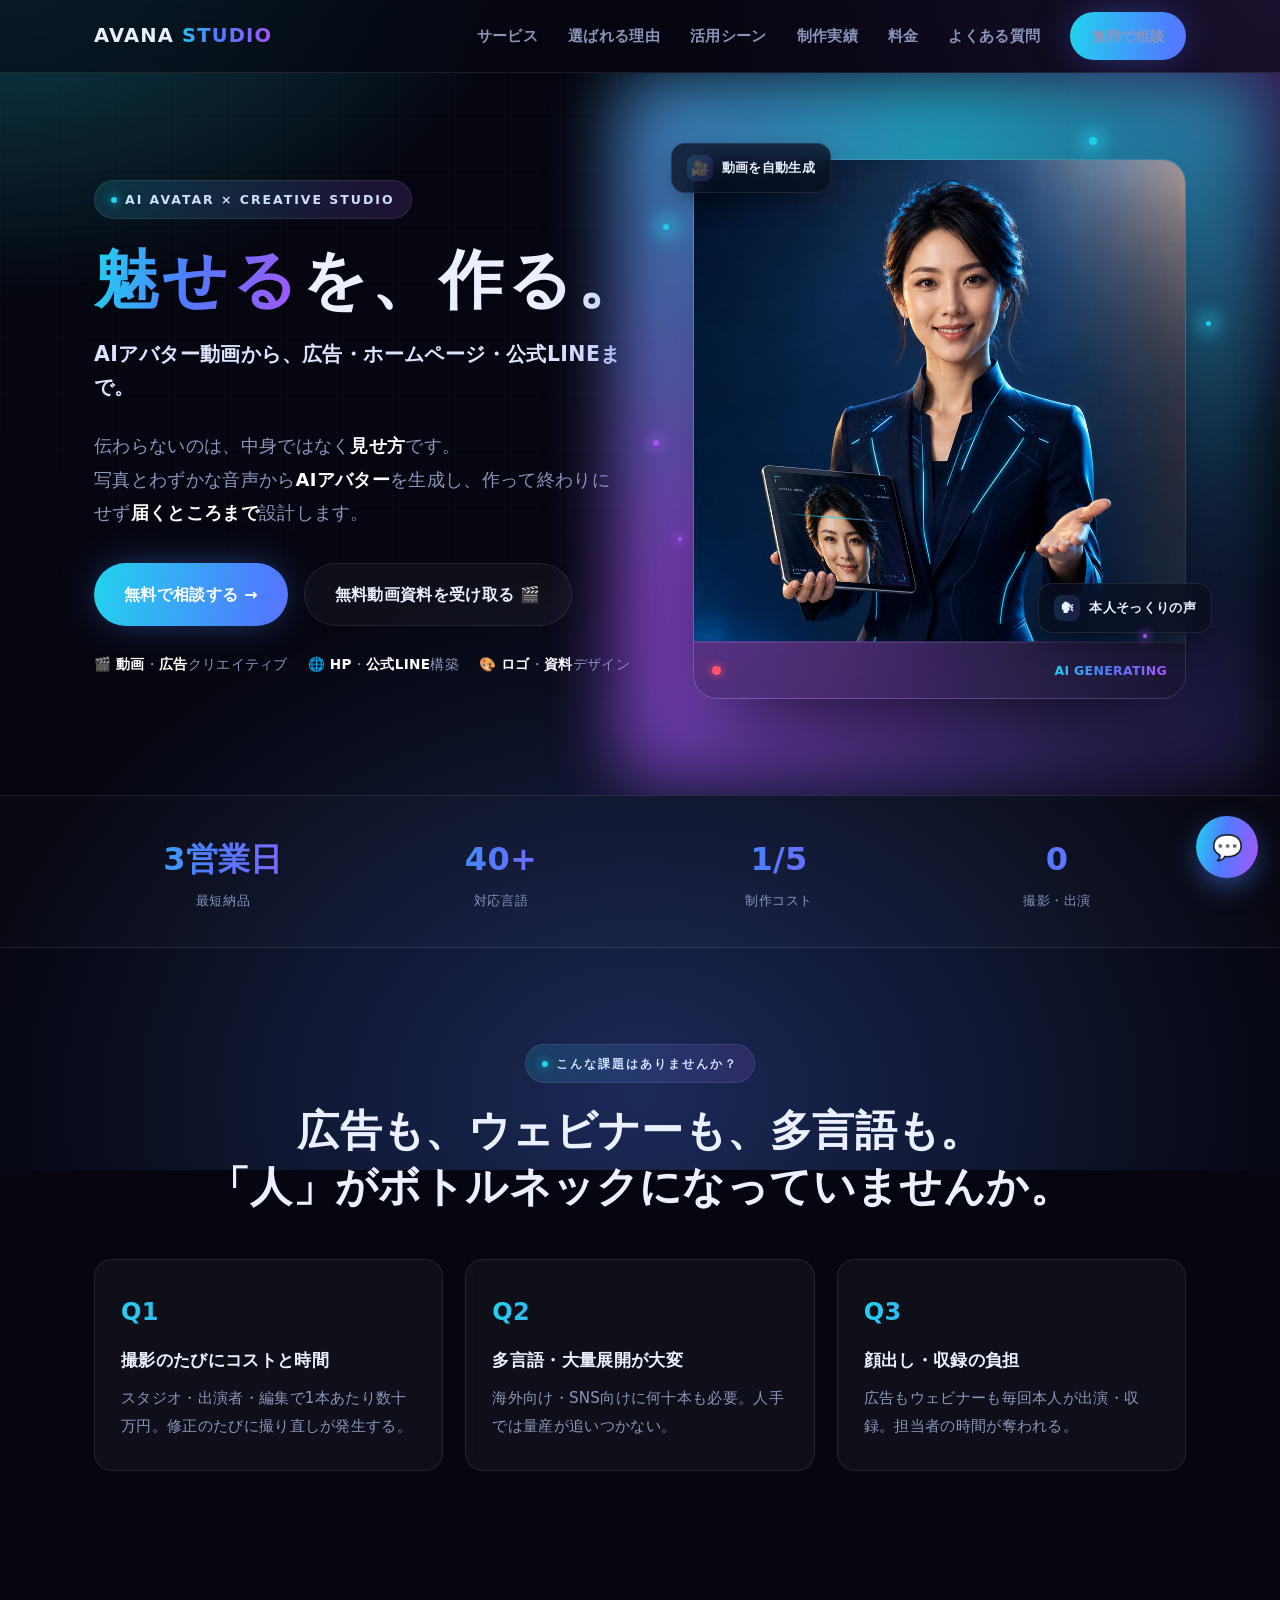
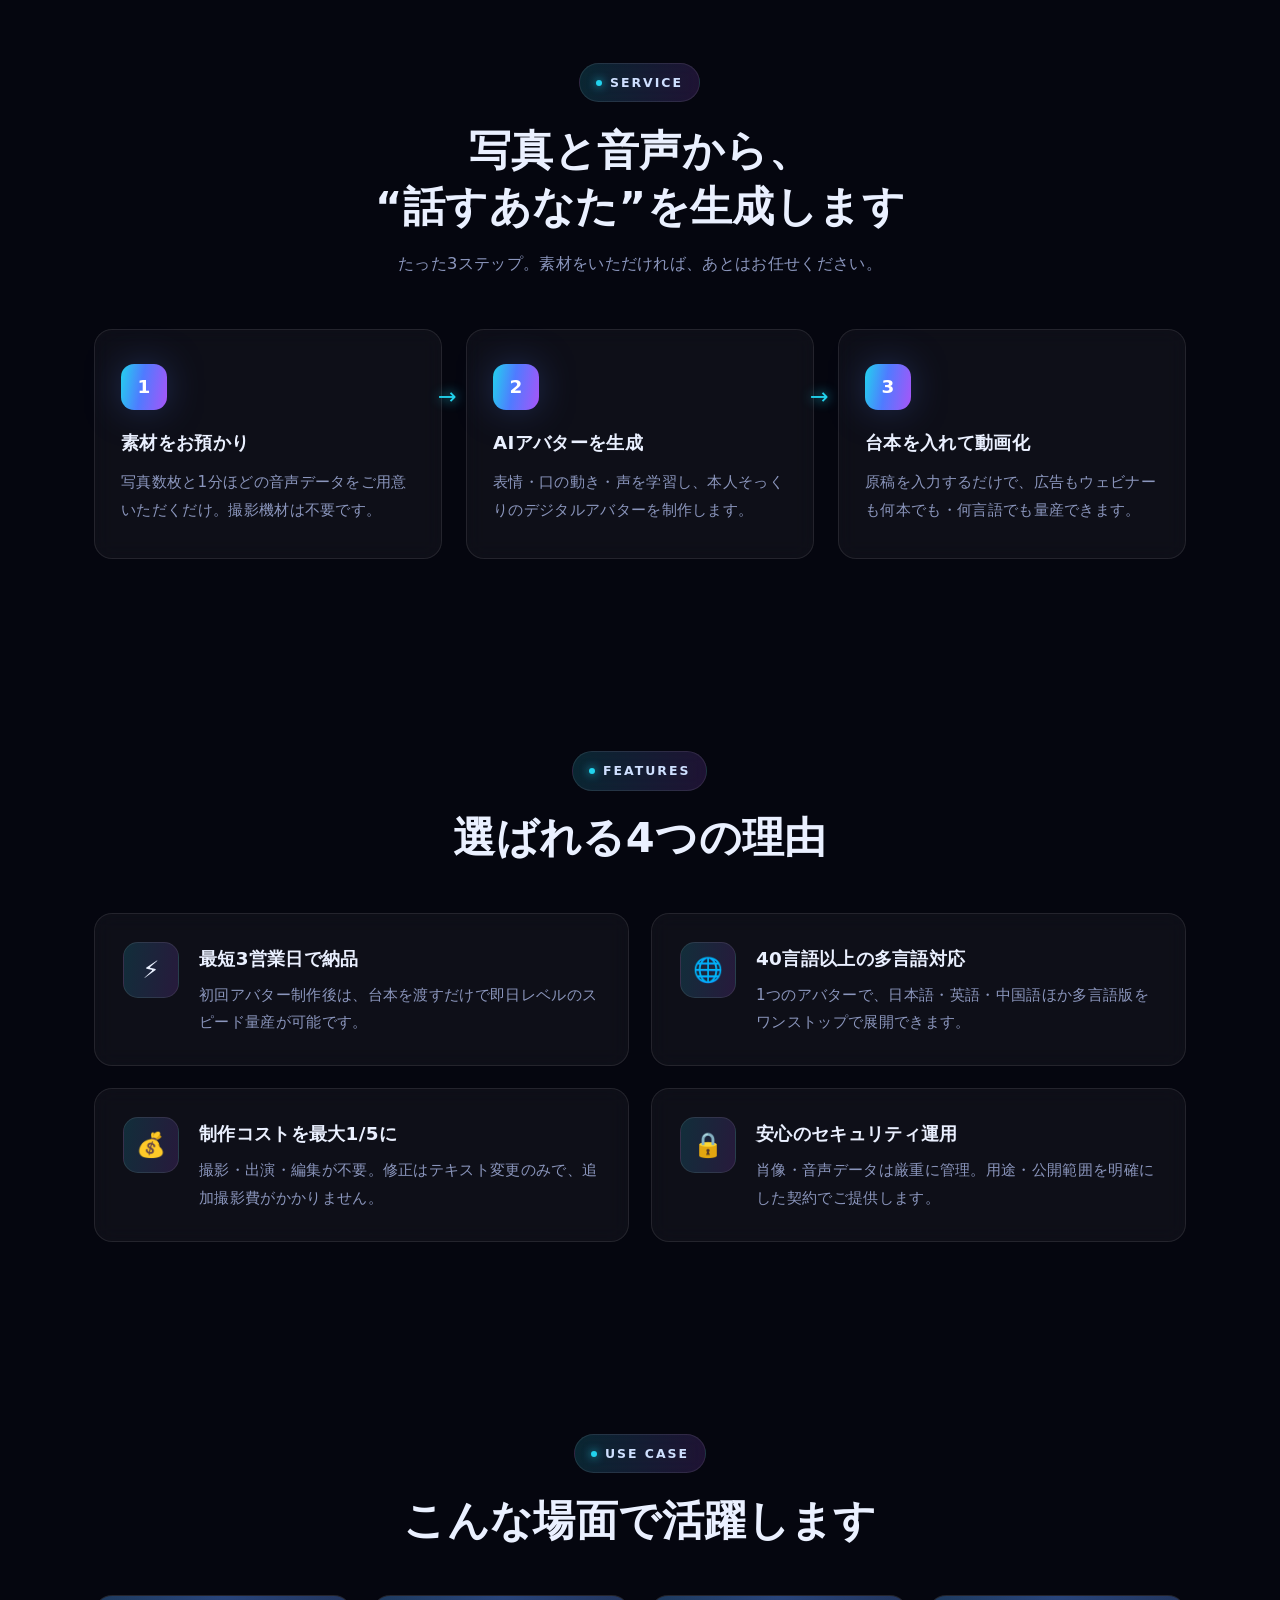
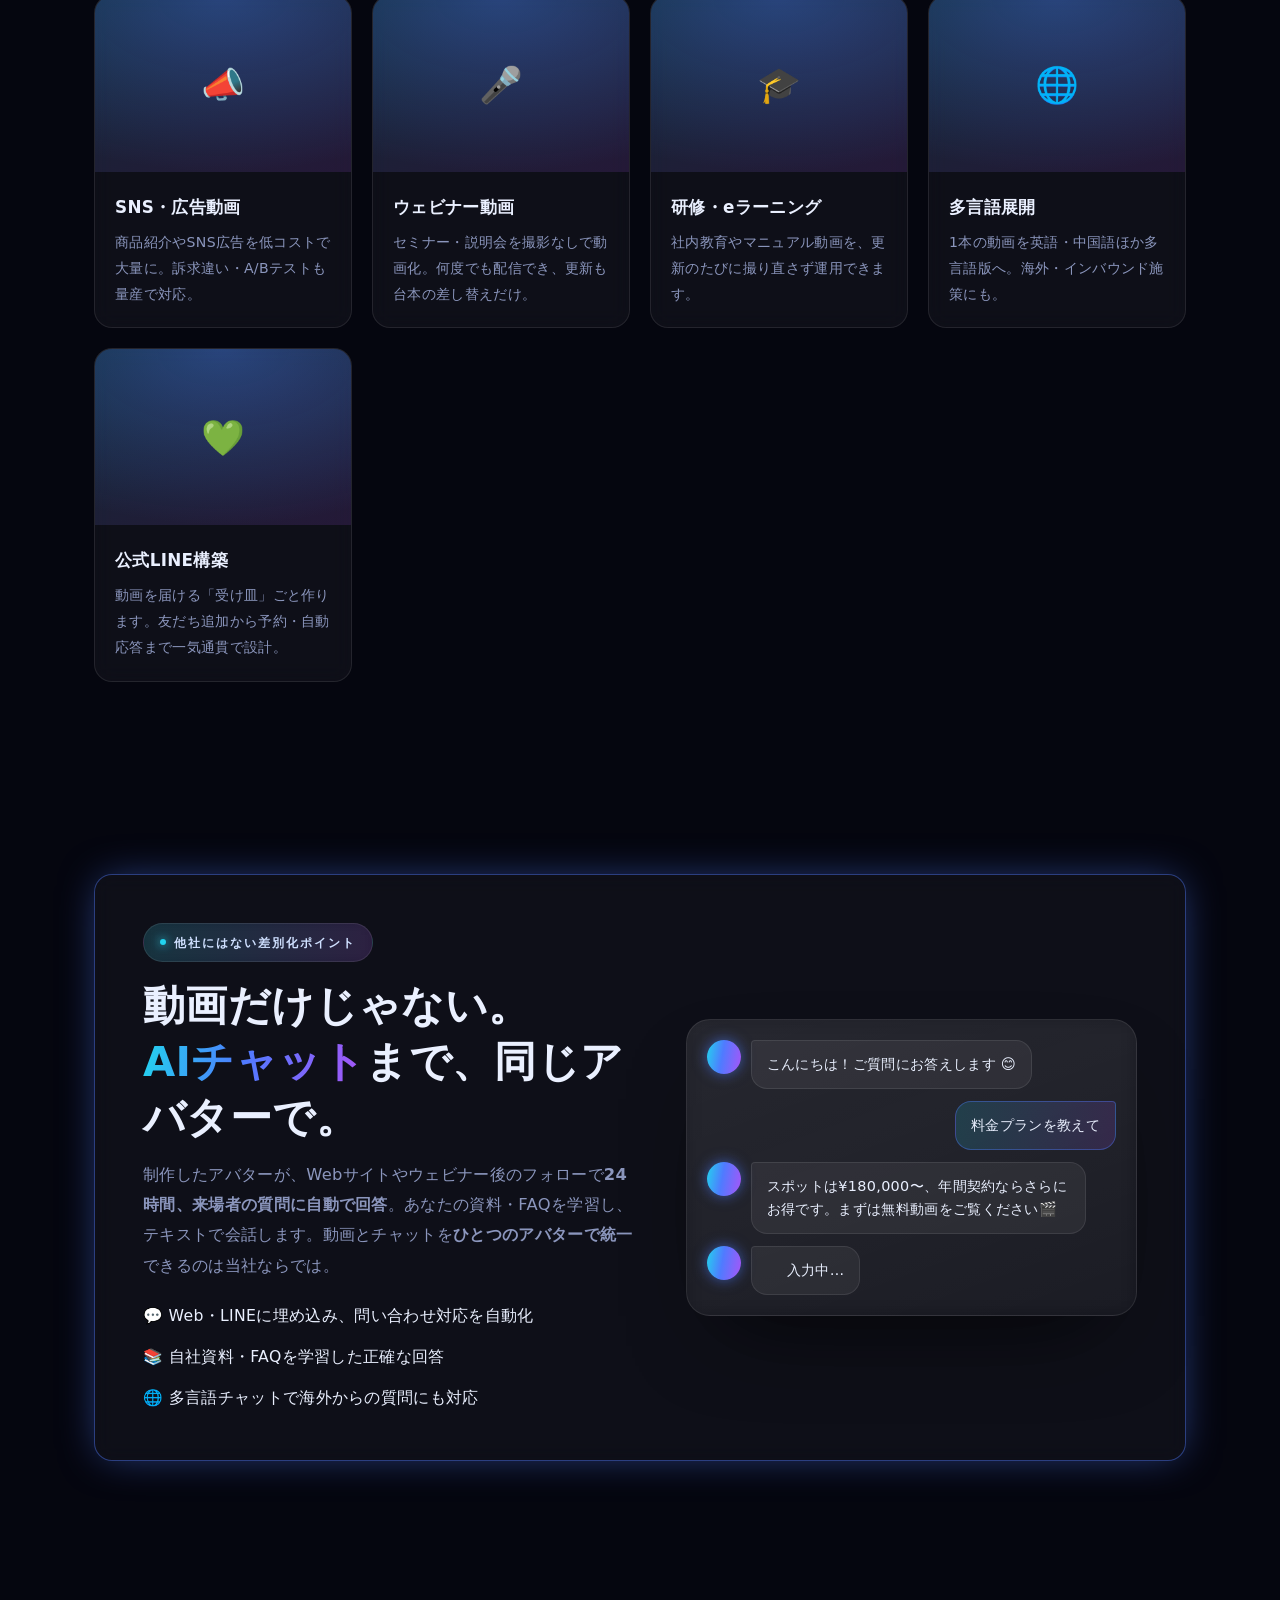
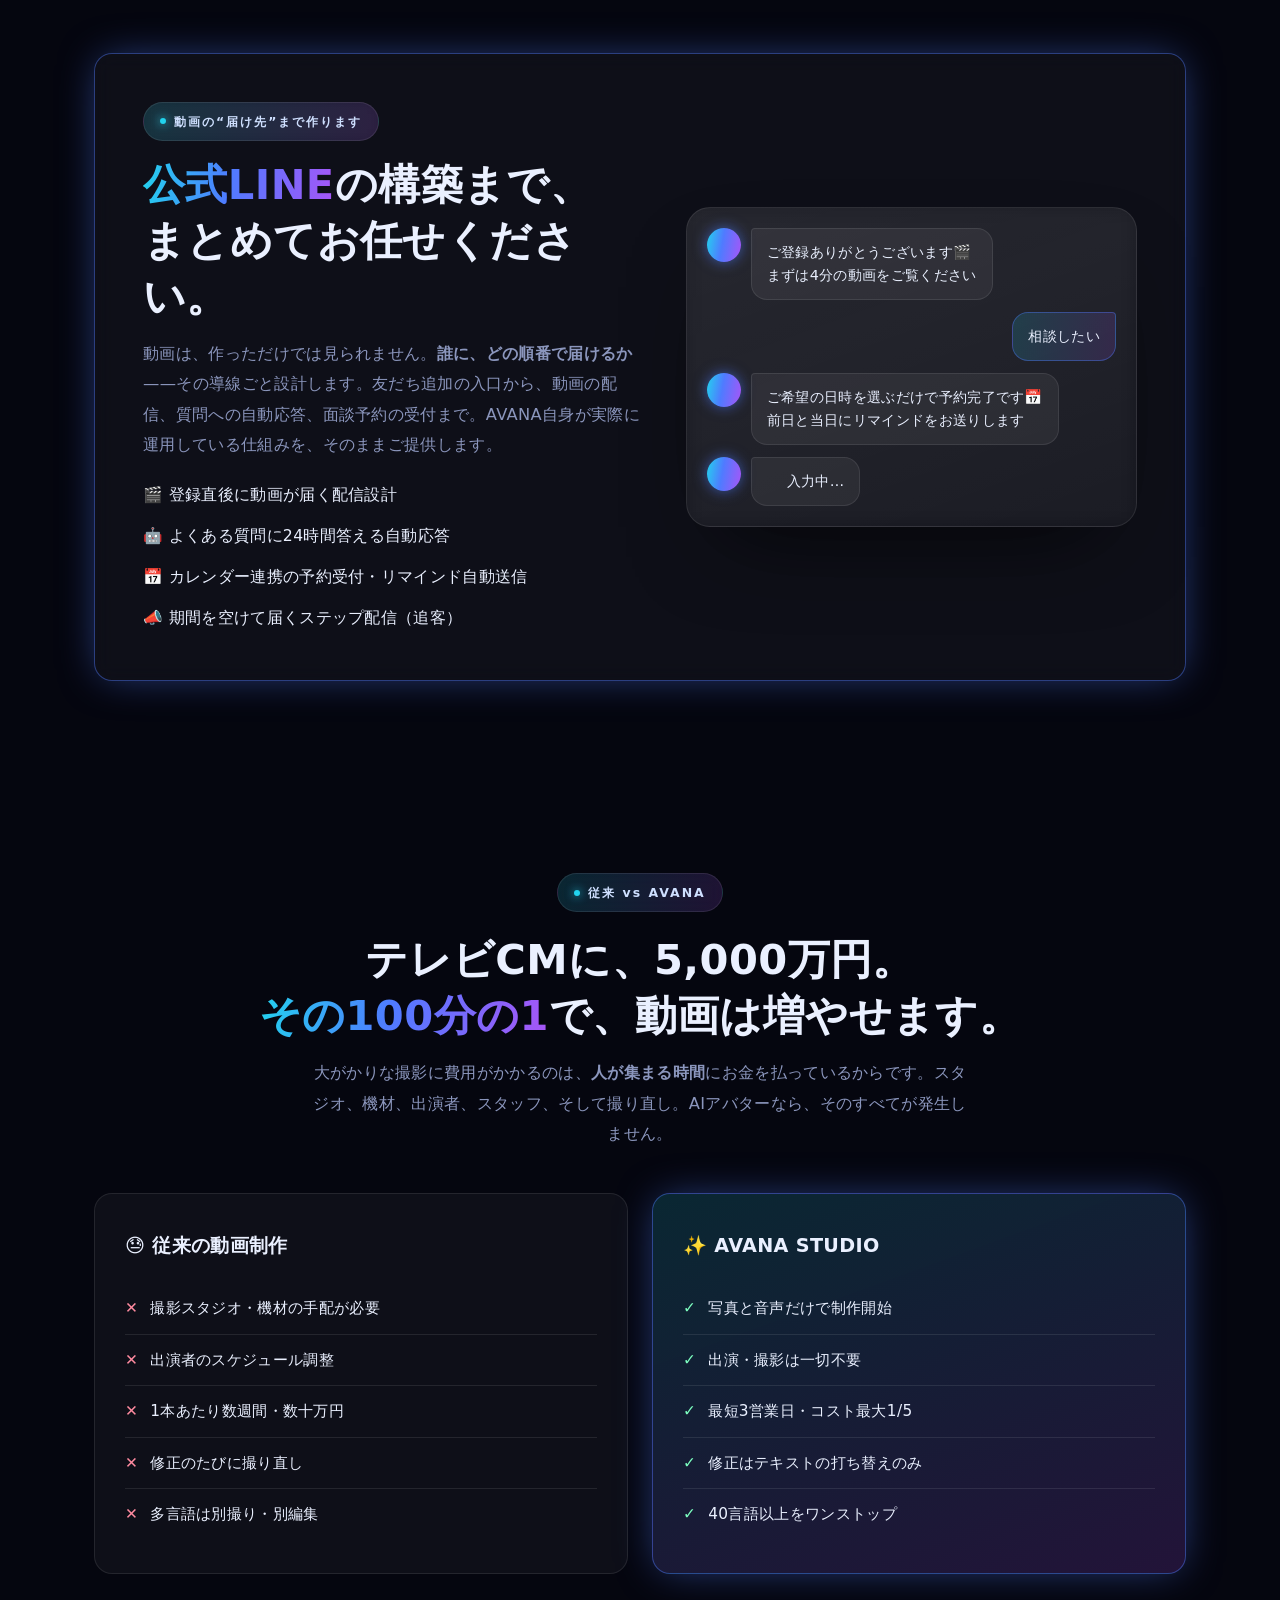
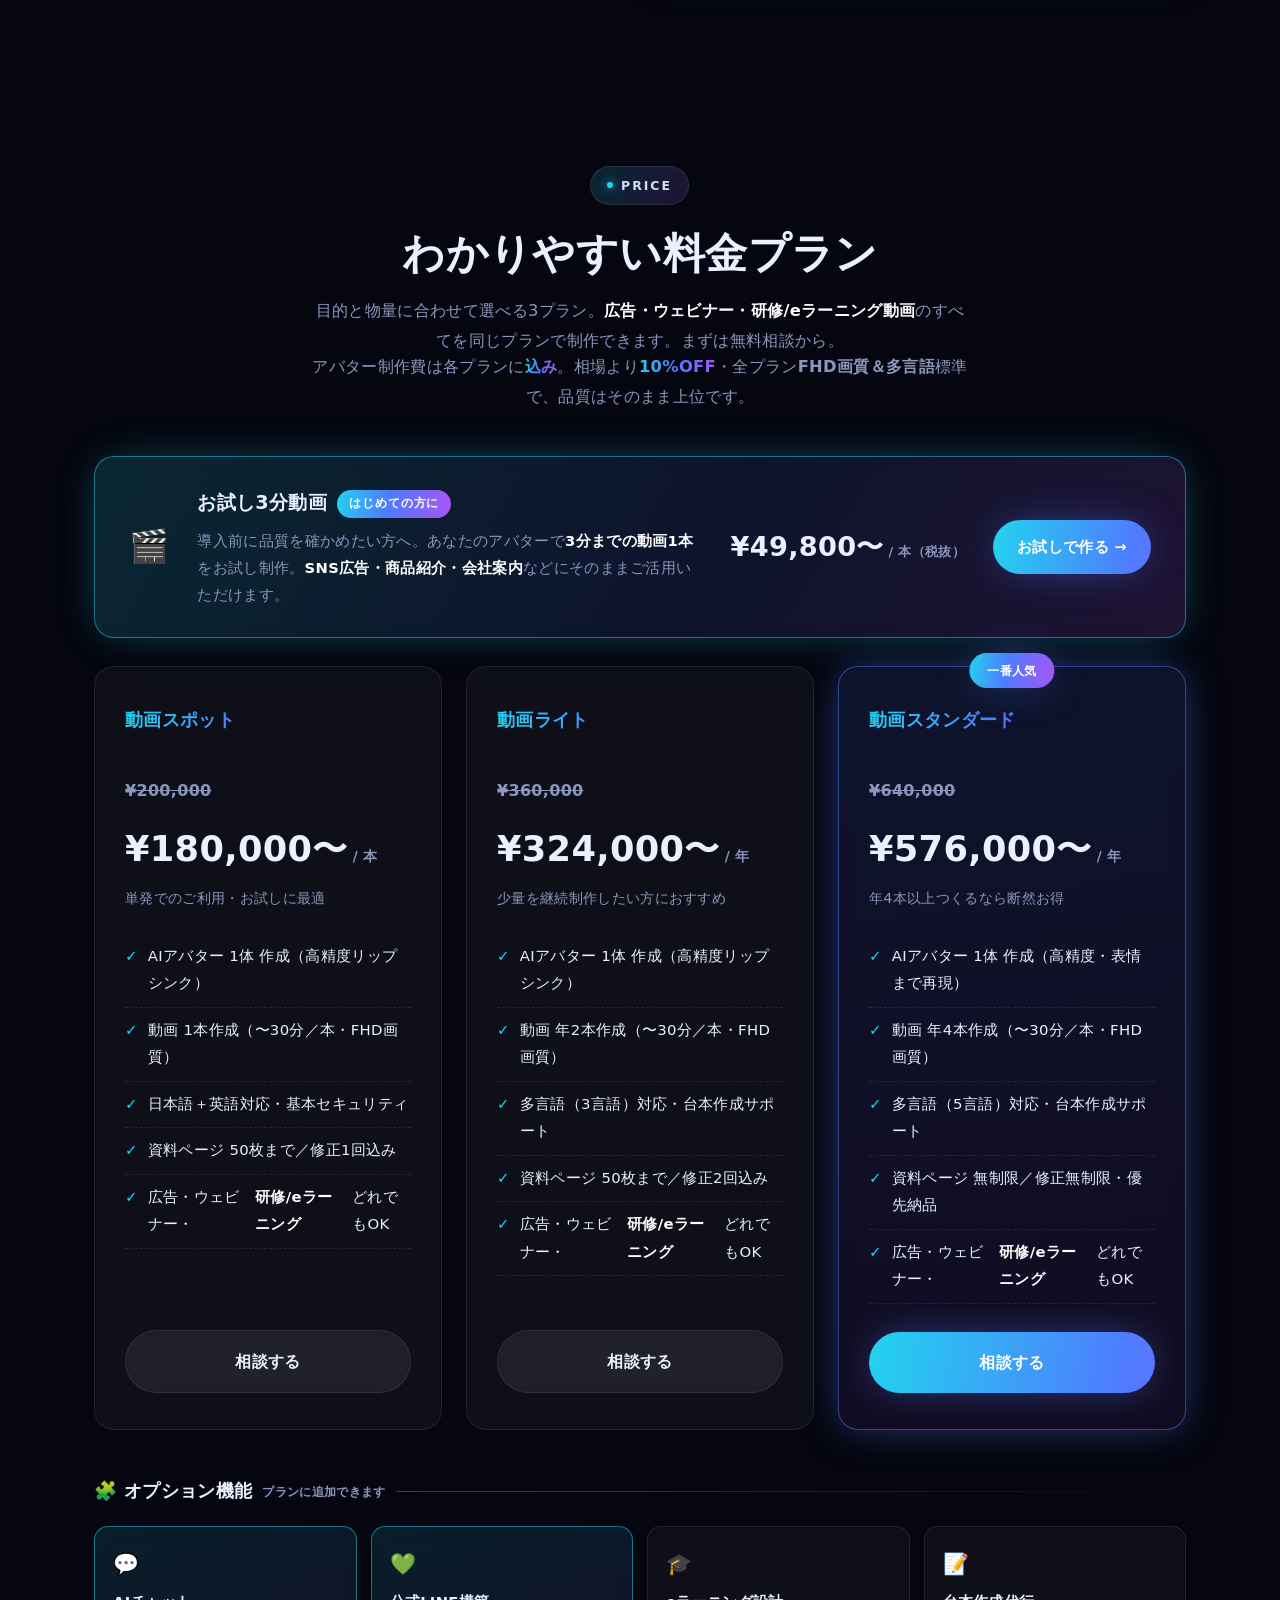
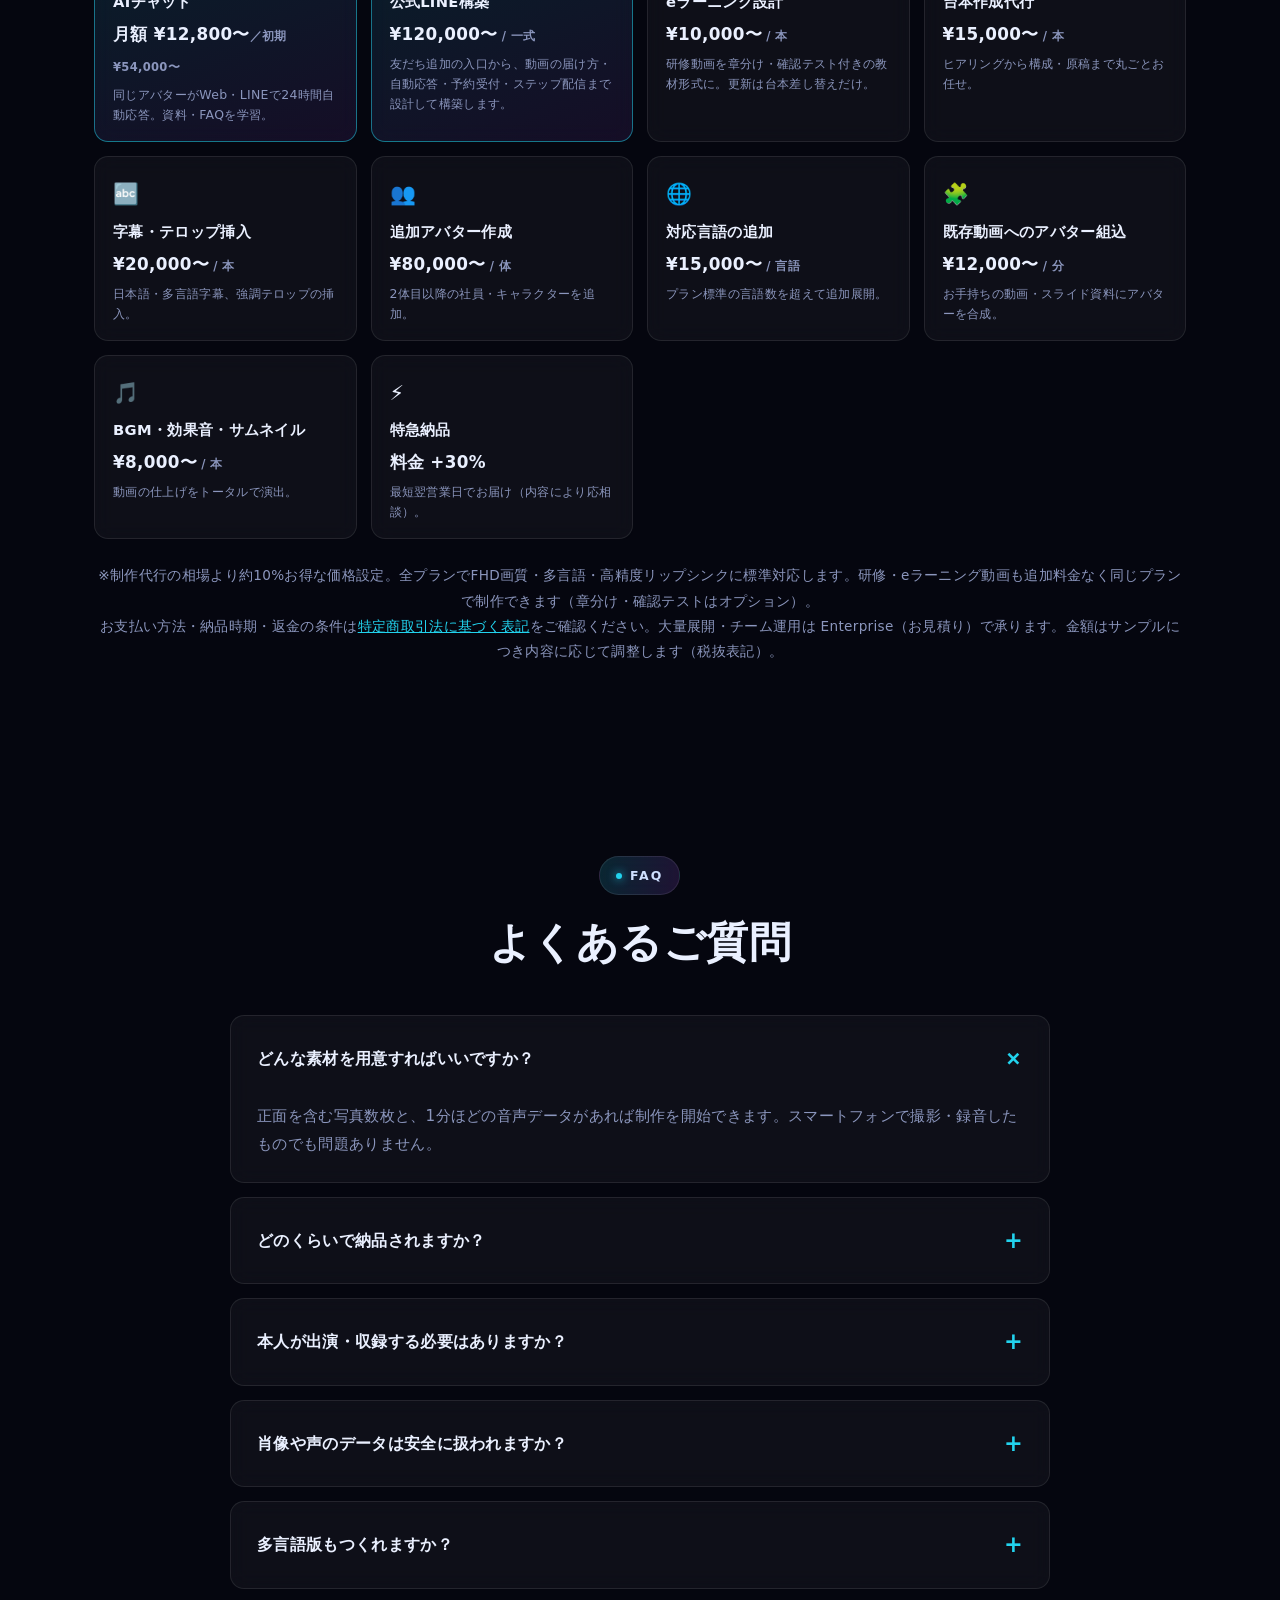
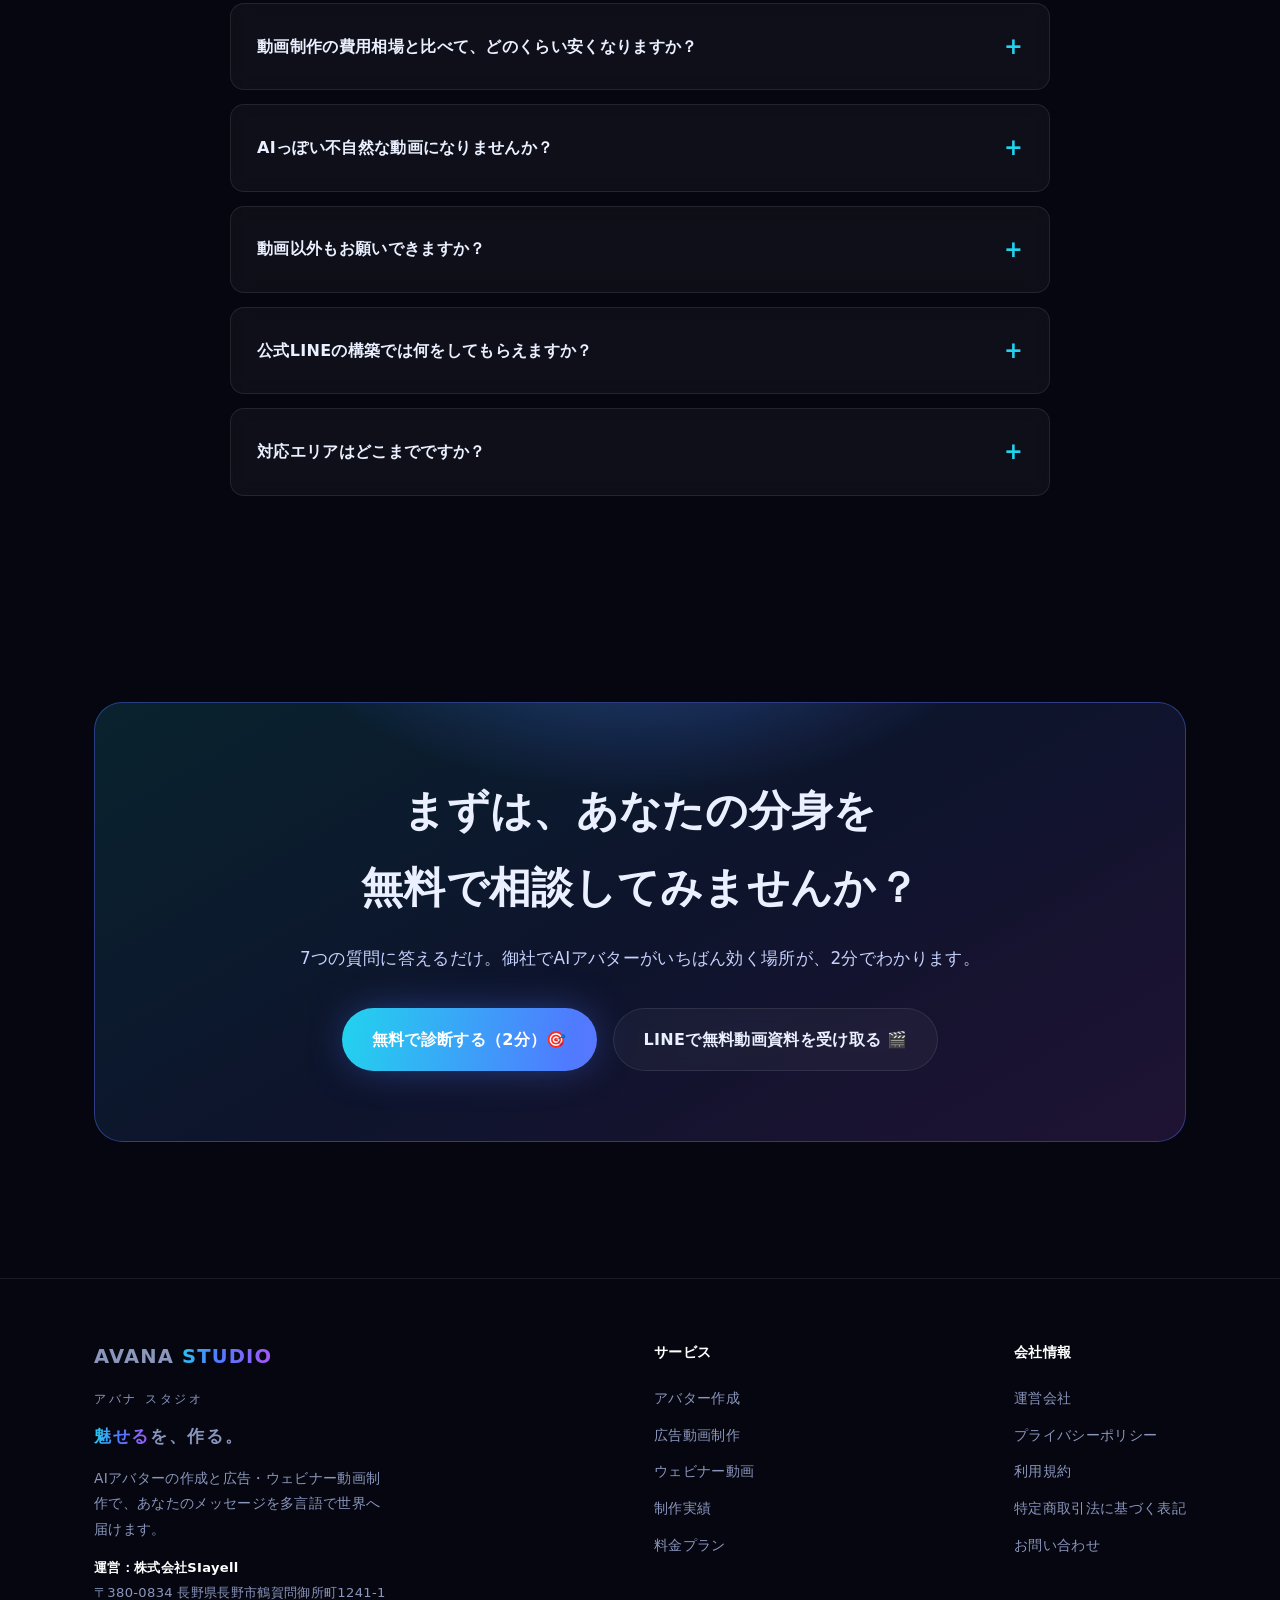
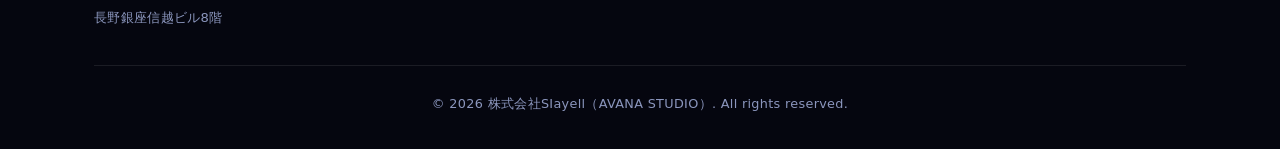
==== commit 51ec0598: "Refresh search indexing signals" ====
--- a/index.html
+++ b/index.html
@@ -5,6 +5,9 @@
 <meta name="viewport" content="width=device-width, initial-scale=1.0">
 <meta name="theme-color" content="#05060f">
 <meta name="robots" content="index,follow,max-image-preview:large,max-snippet:-1,max-video-preview:-1">
+<meta name="googlebot" content="index,follow,max-image-preview:large,max-snippet:-1,max-video-preview:-1">
+<meta name="bingbot" content="index,follow,max-image-preview:large,max-snippet:-1,max-video-preview:-1">
+<meta name="author" content="株式会社SIayell / AVANA STUDIO">
 <meta name="format-detection" content="telephone=no">
 <title>AVANA STUDIO｜AIアバター動画・広告・HP・公式LINE制作｜総合クリエイティブ</title>
 <meta name="description" content="「魅せるを、作る。」AIアバター動画を軸に、広告クリエイティブ・ホームページ・公式LINE構築まで一貫制作。写真と音声から最短3営業日・低コストで量産します。運営：株式会社SIayell（長野市）">
@@ -19,6 +22,7 @@
 <meta property="og:locale" content="ja_JP">
 <meta name="twitter:card" content="summary_large_image">
 <link rel="stylesheet" href="interactive.css?v=1">
+<noscript><style>#avana-intro{display:none!important}</style></noscript>
 <script type="application/ld+json">
 {
   "@context": "https://schema.org",
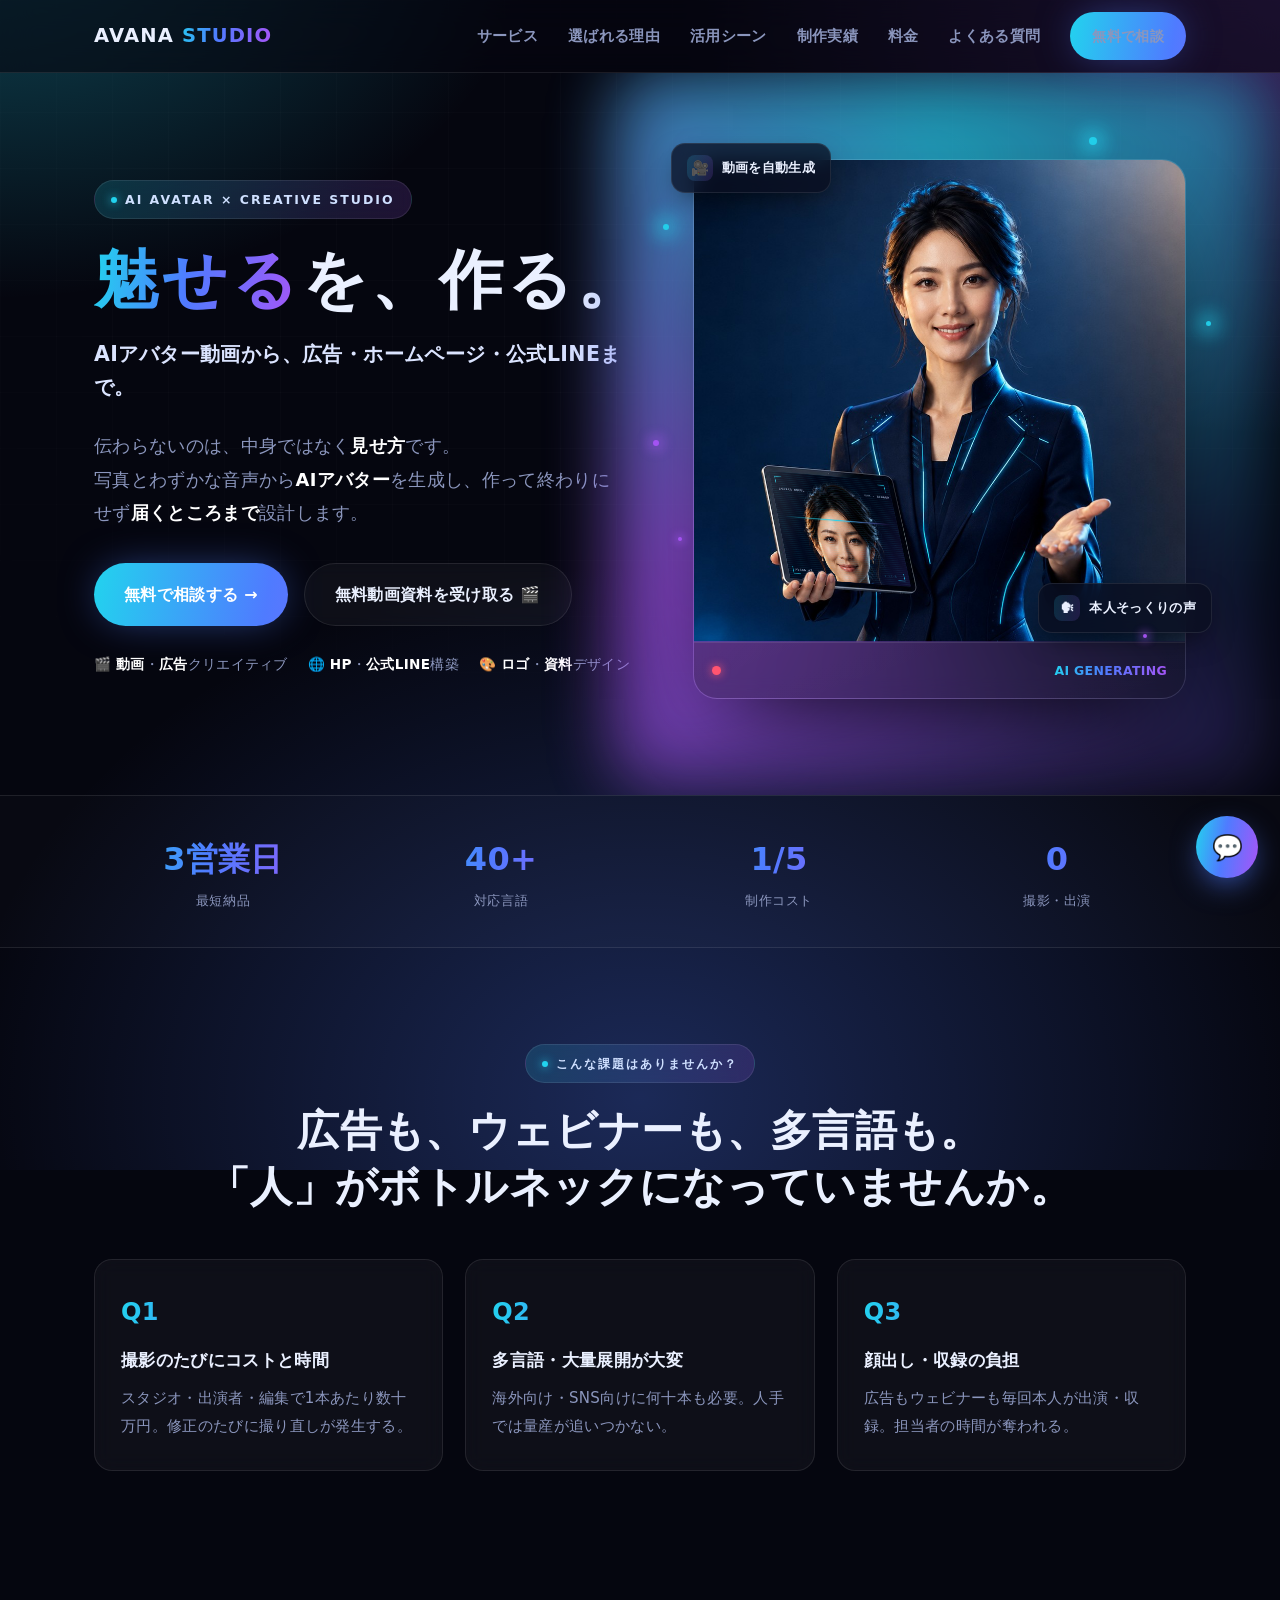
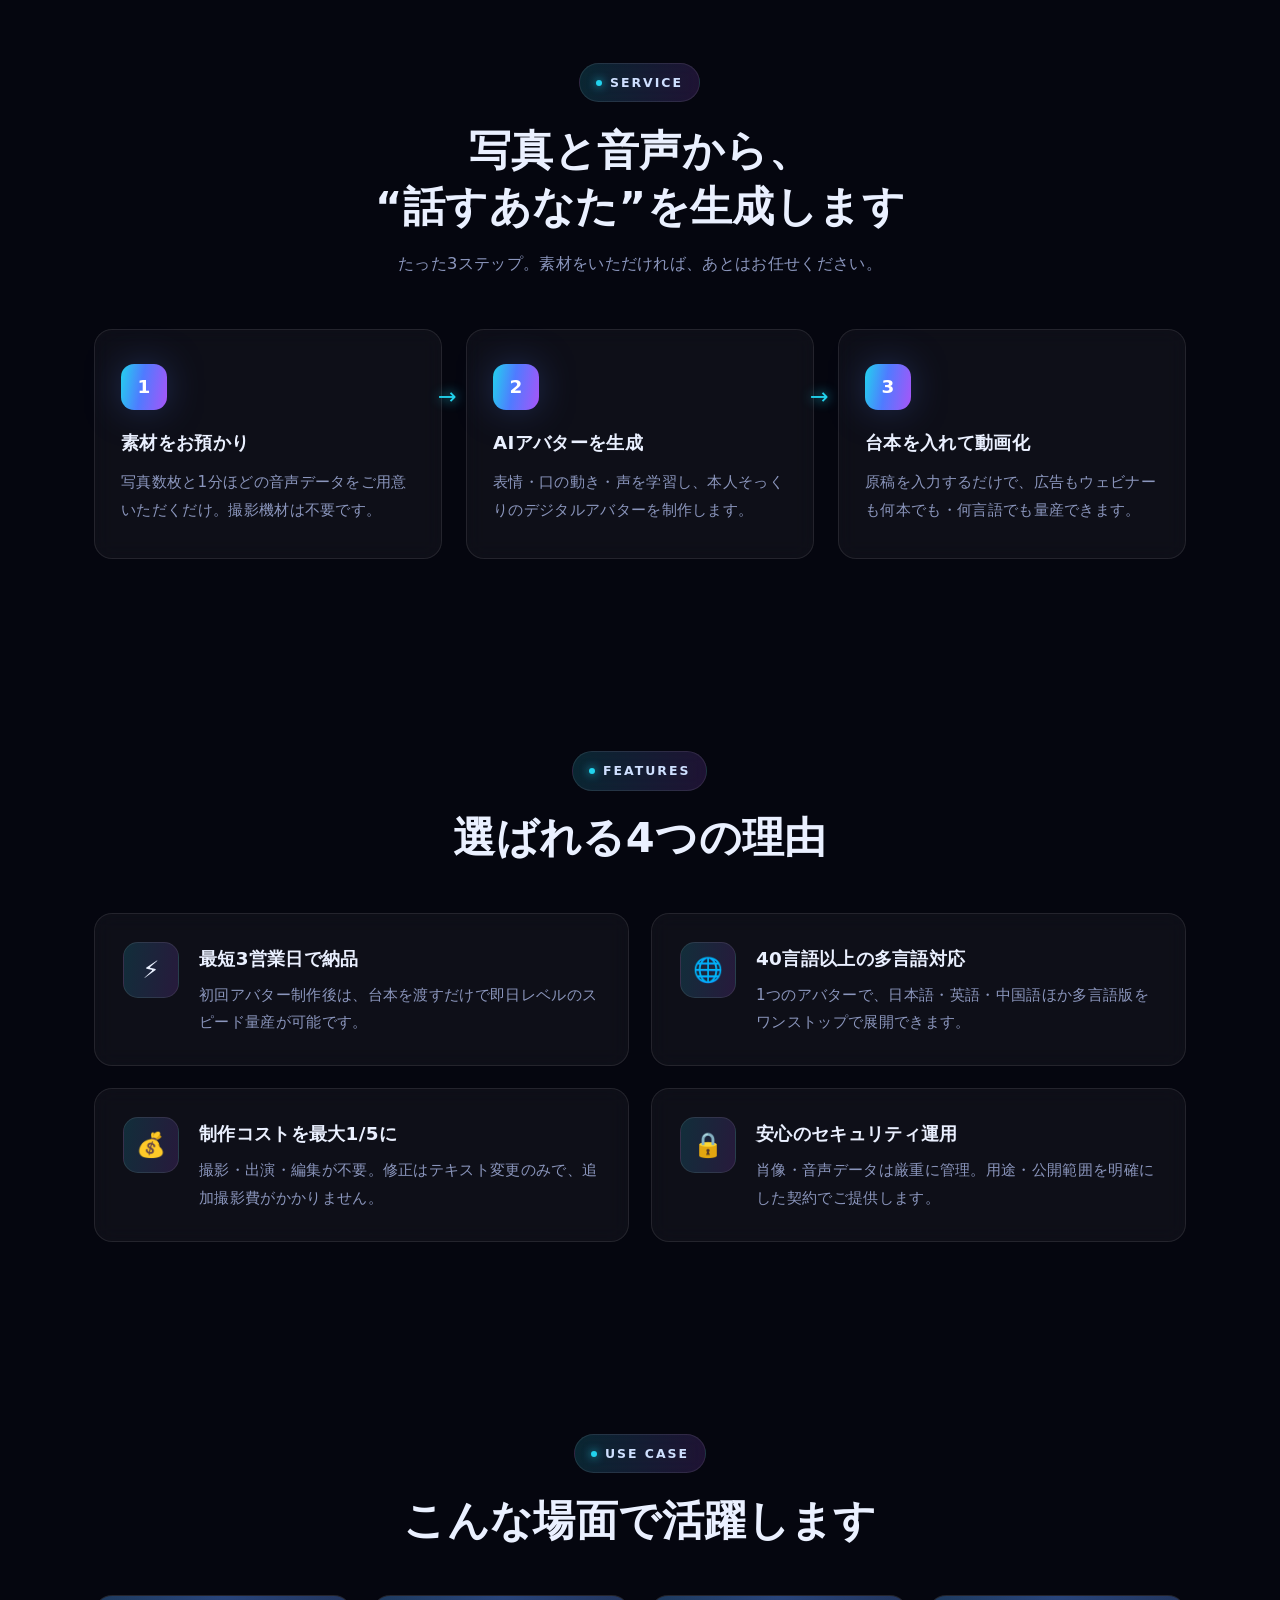
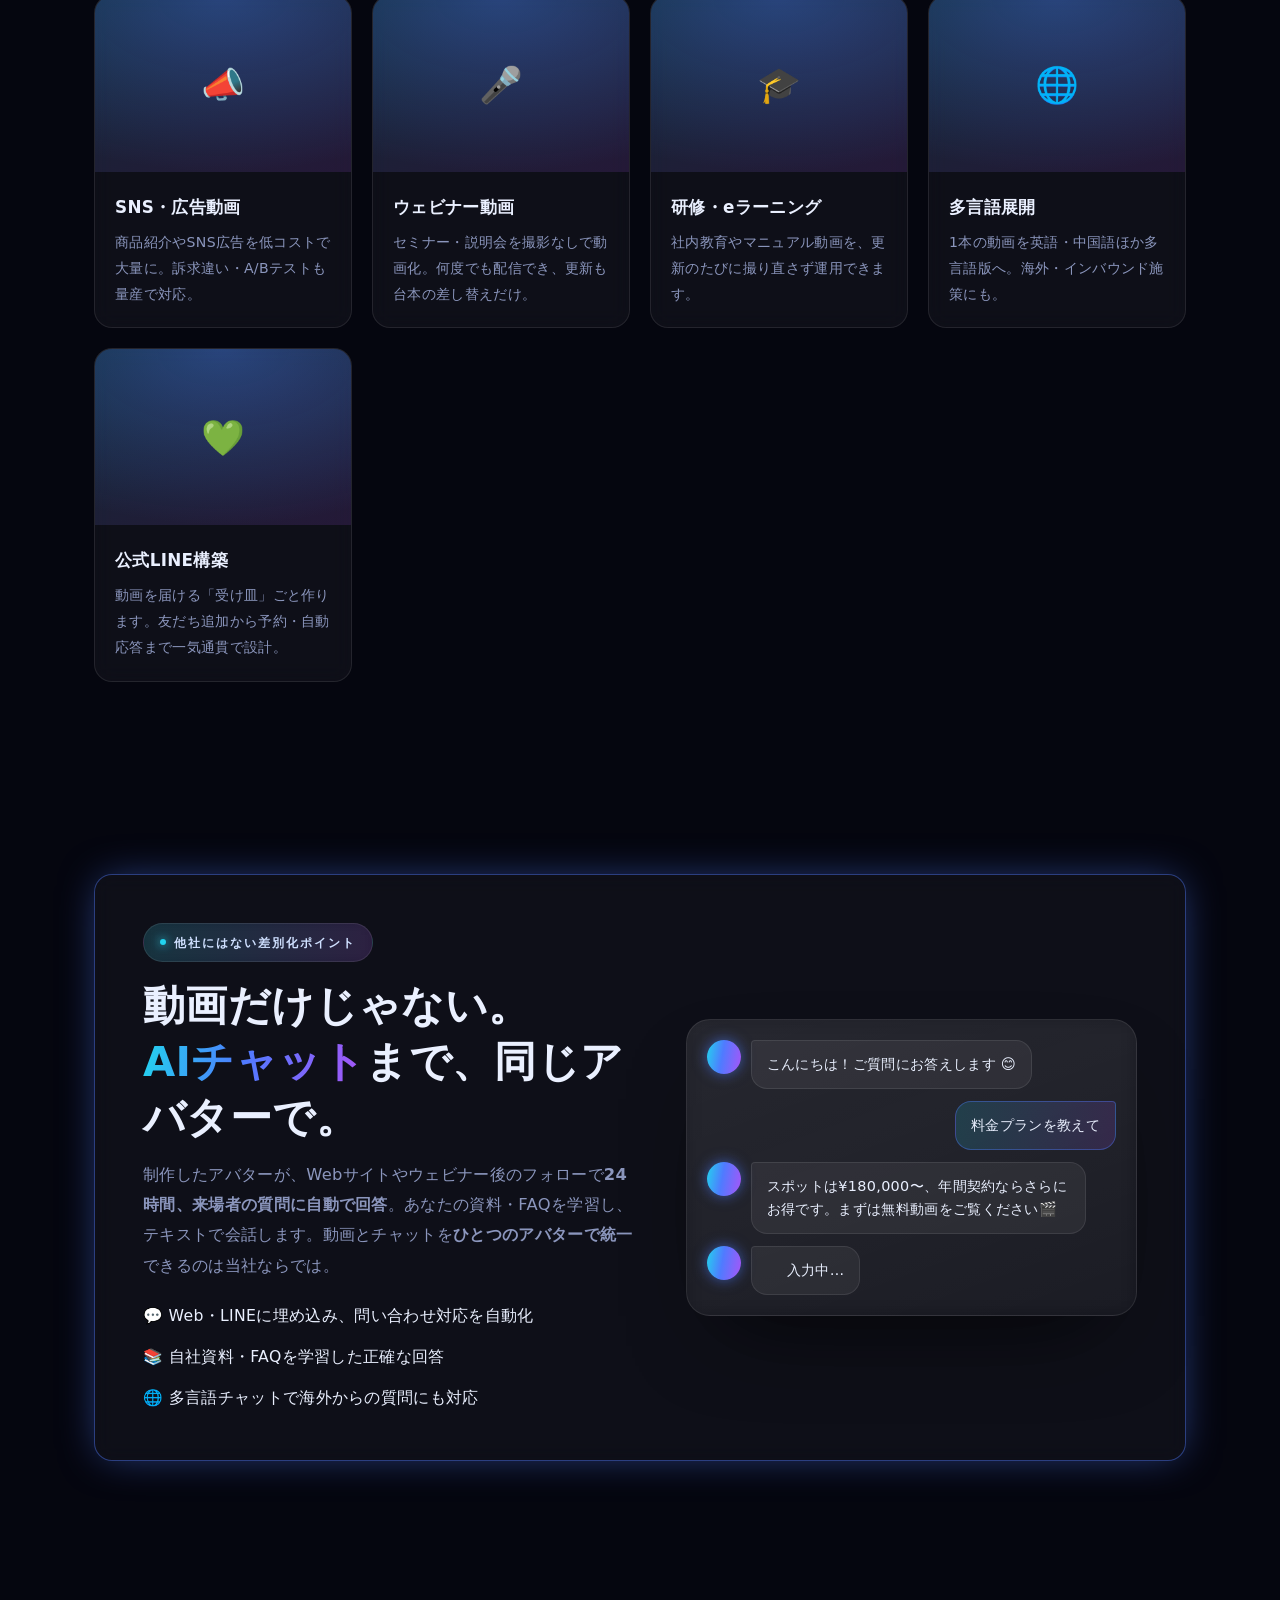
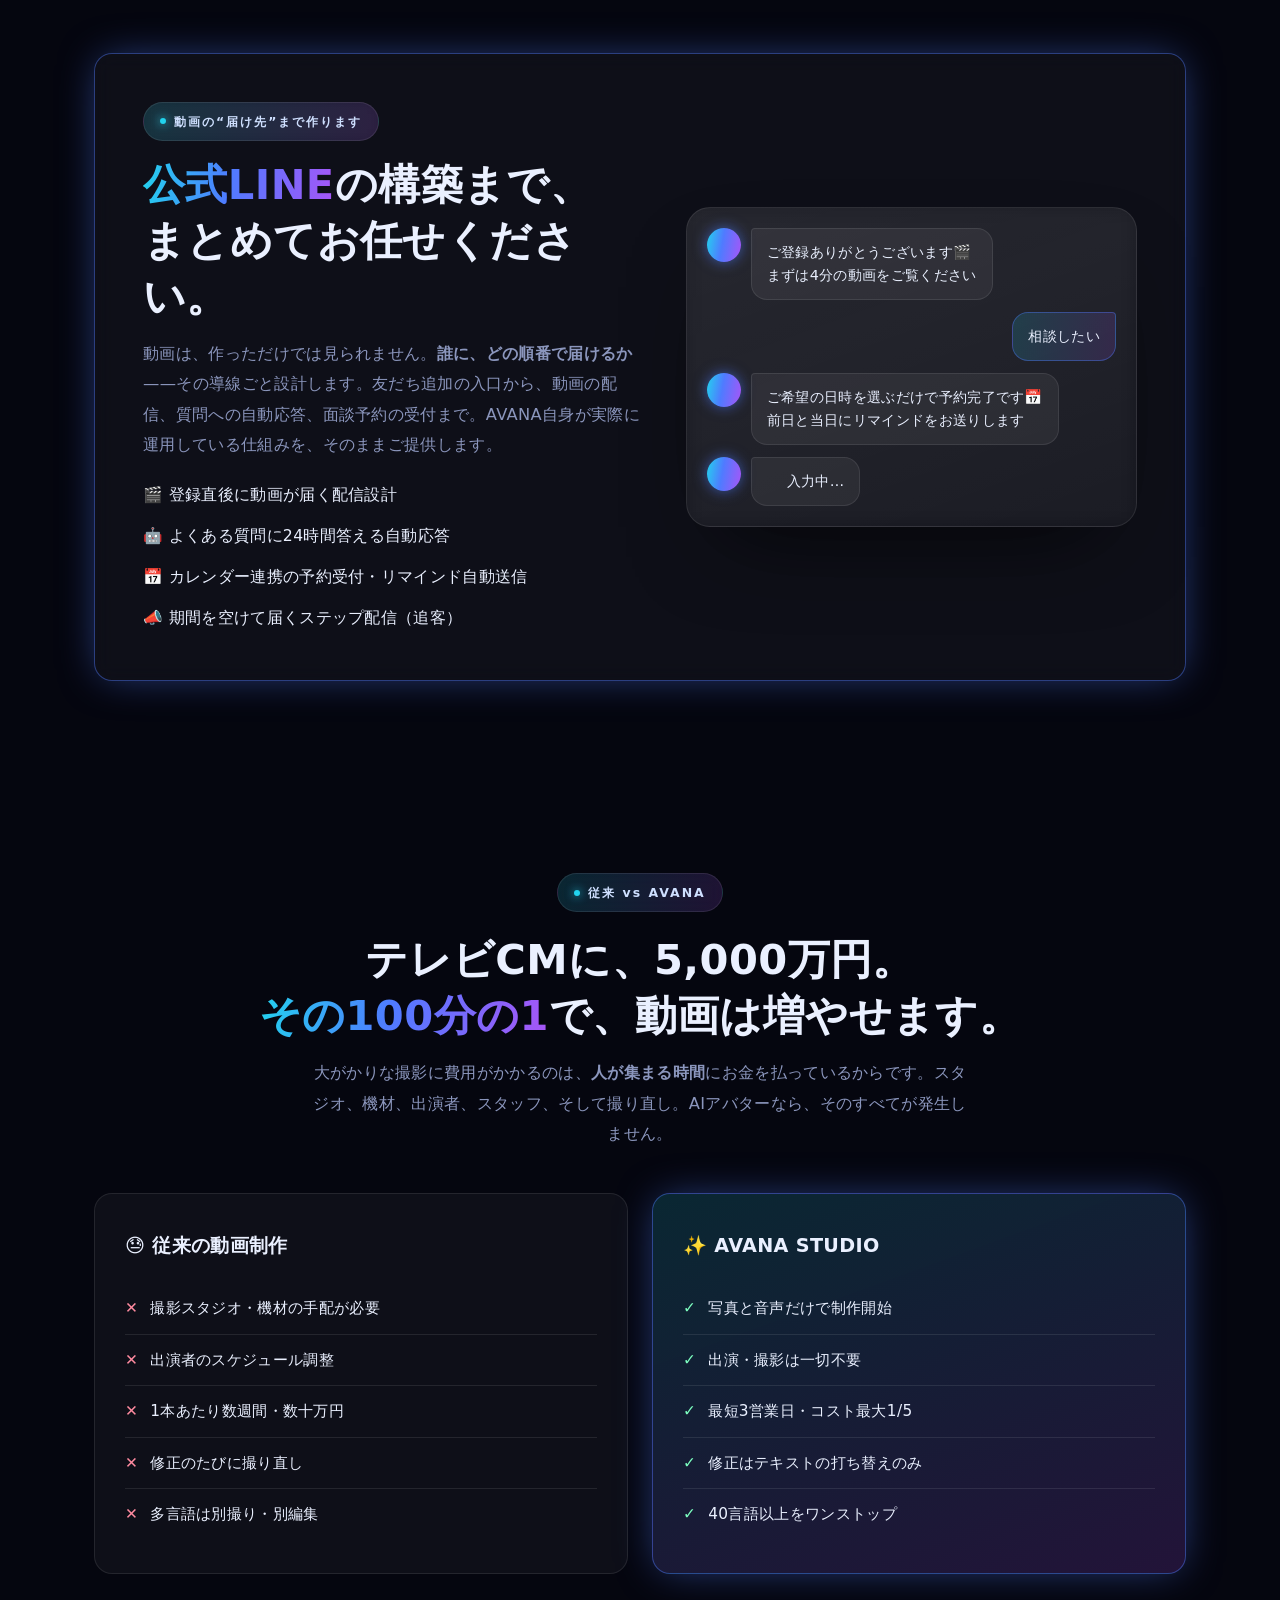
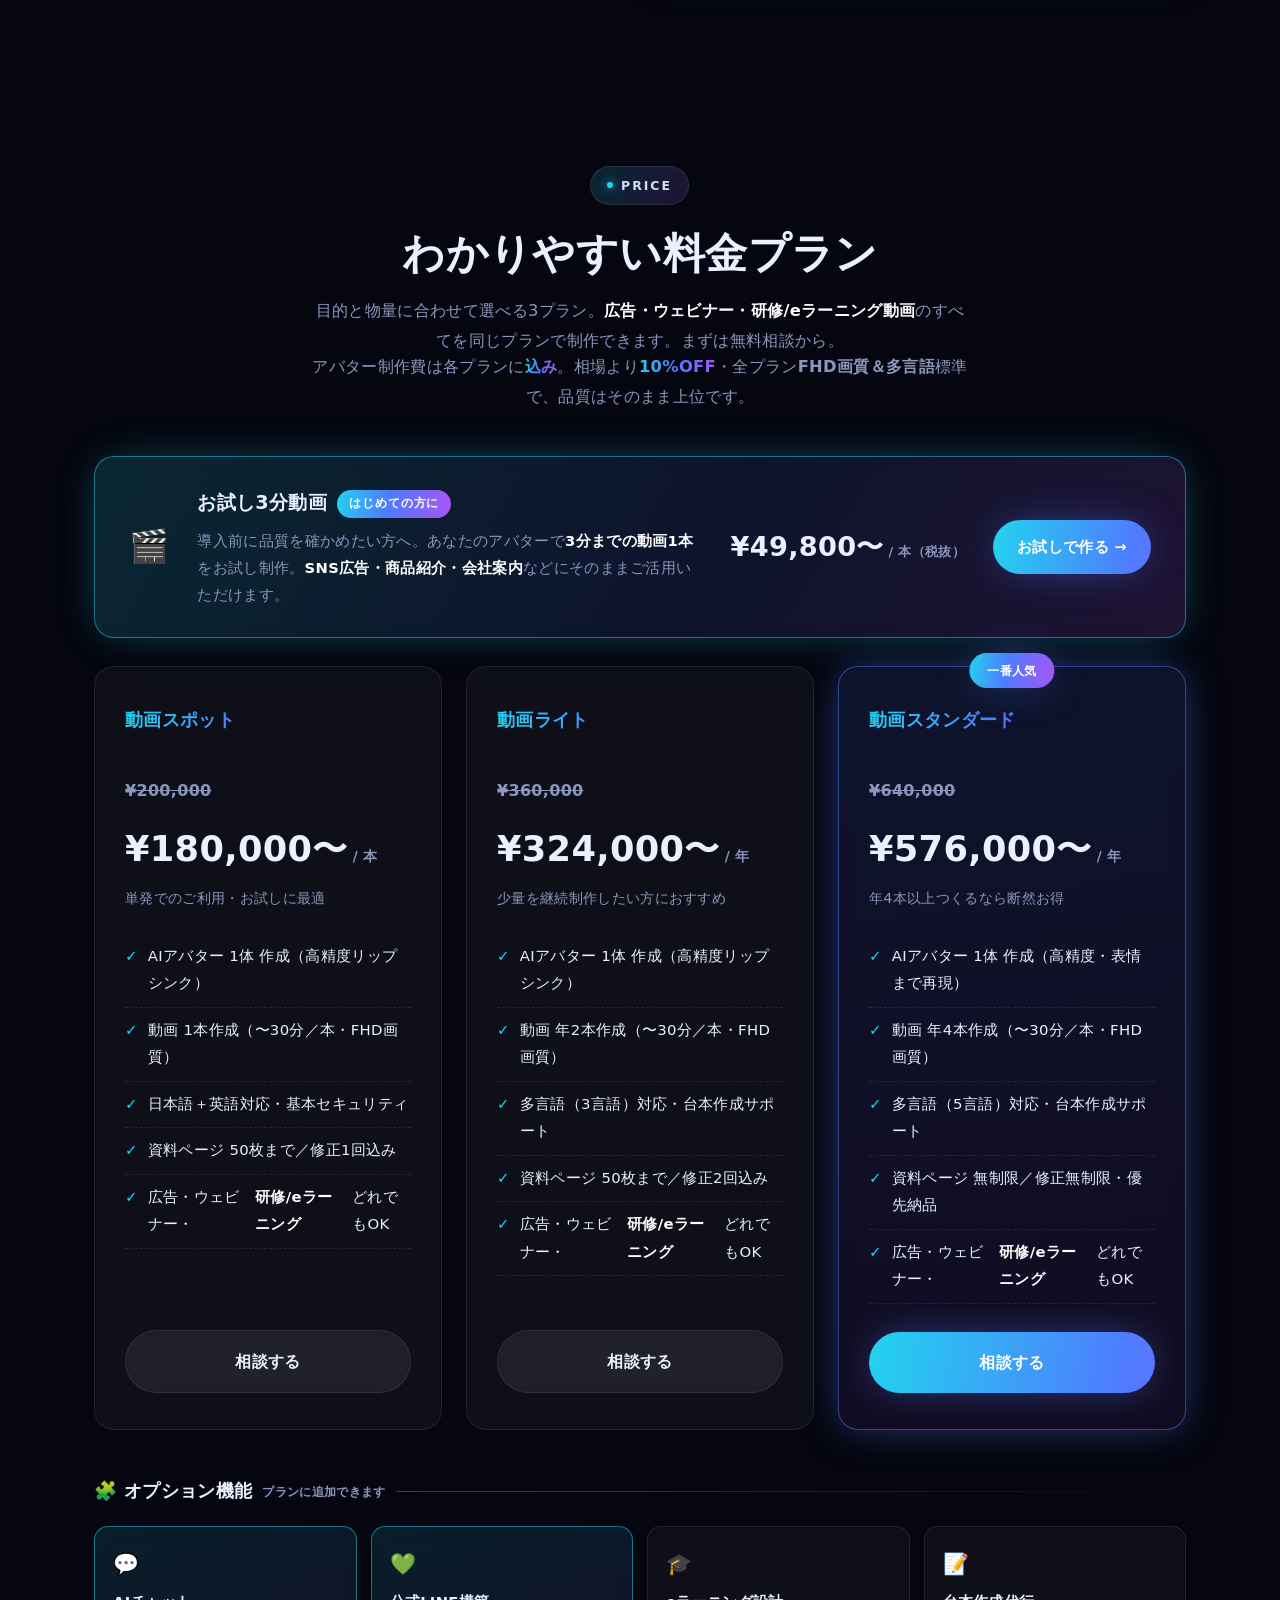
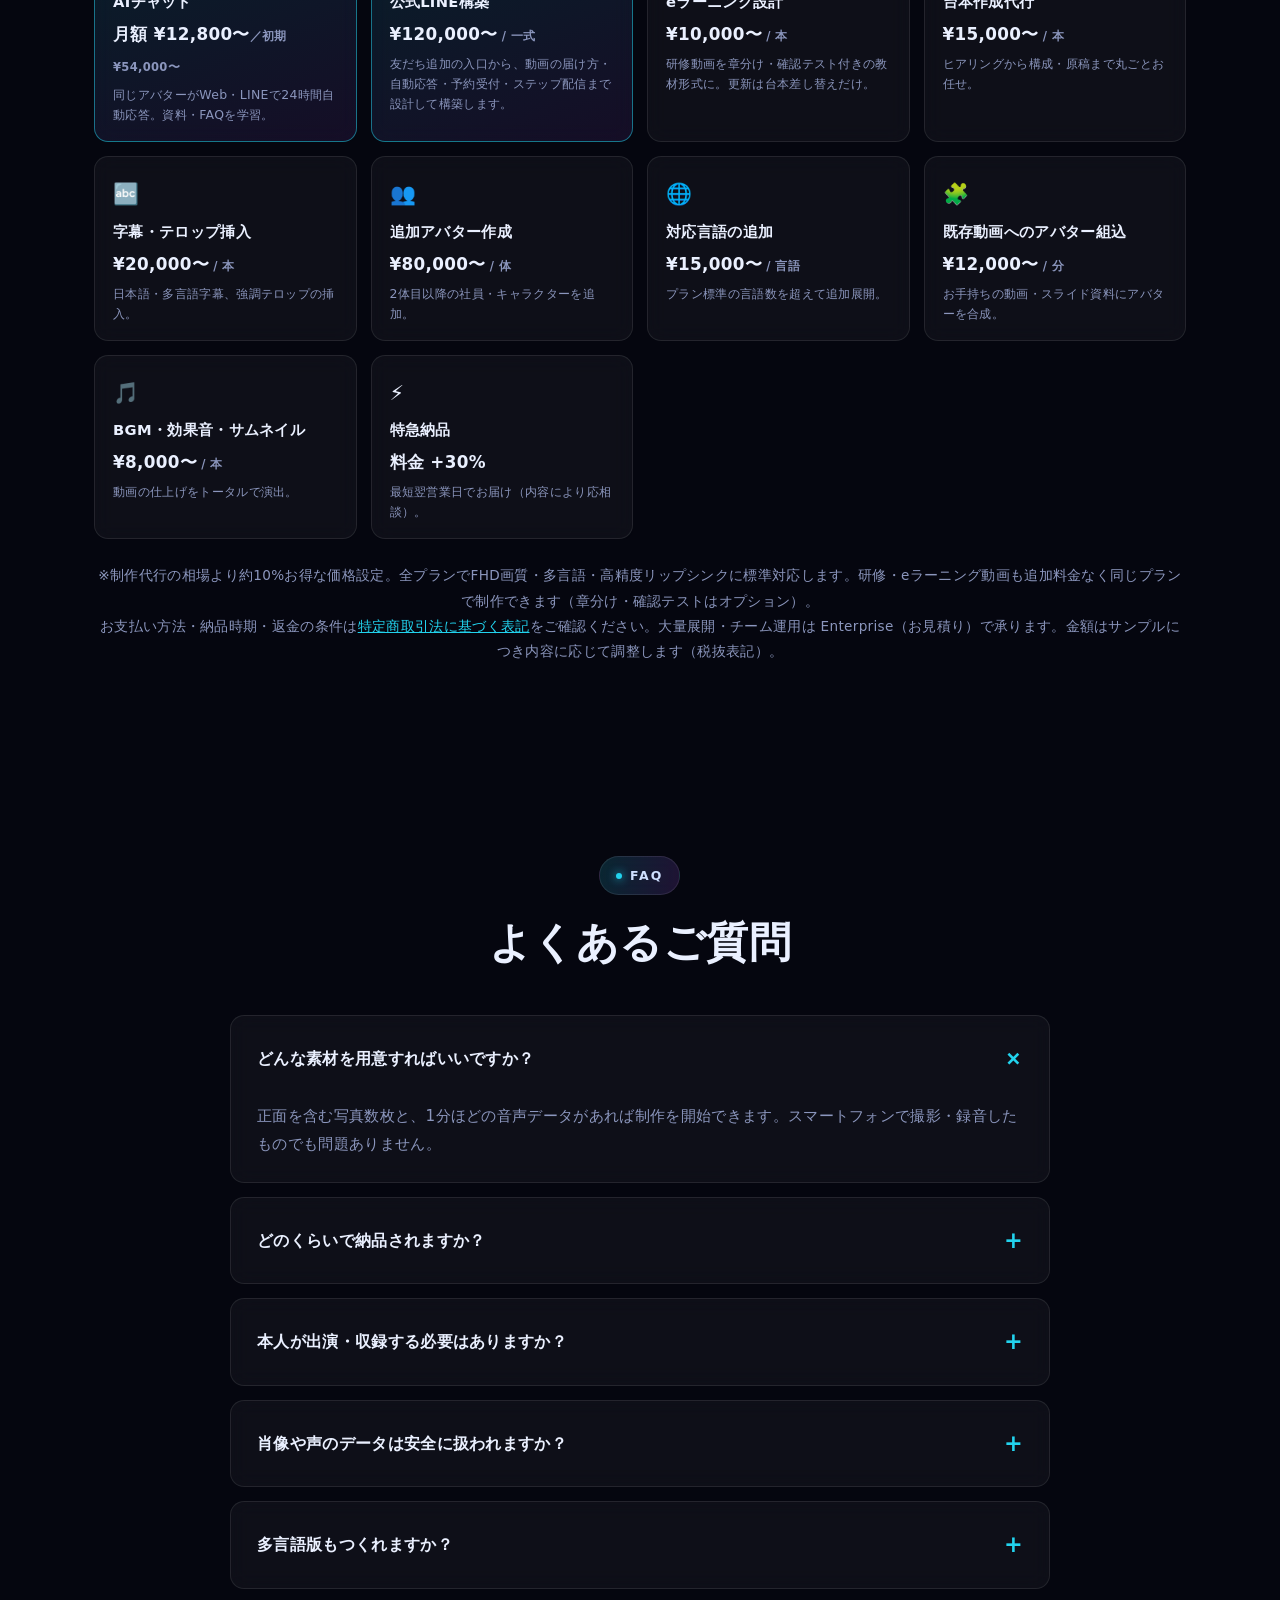
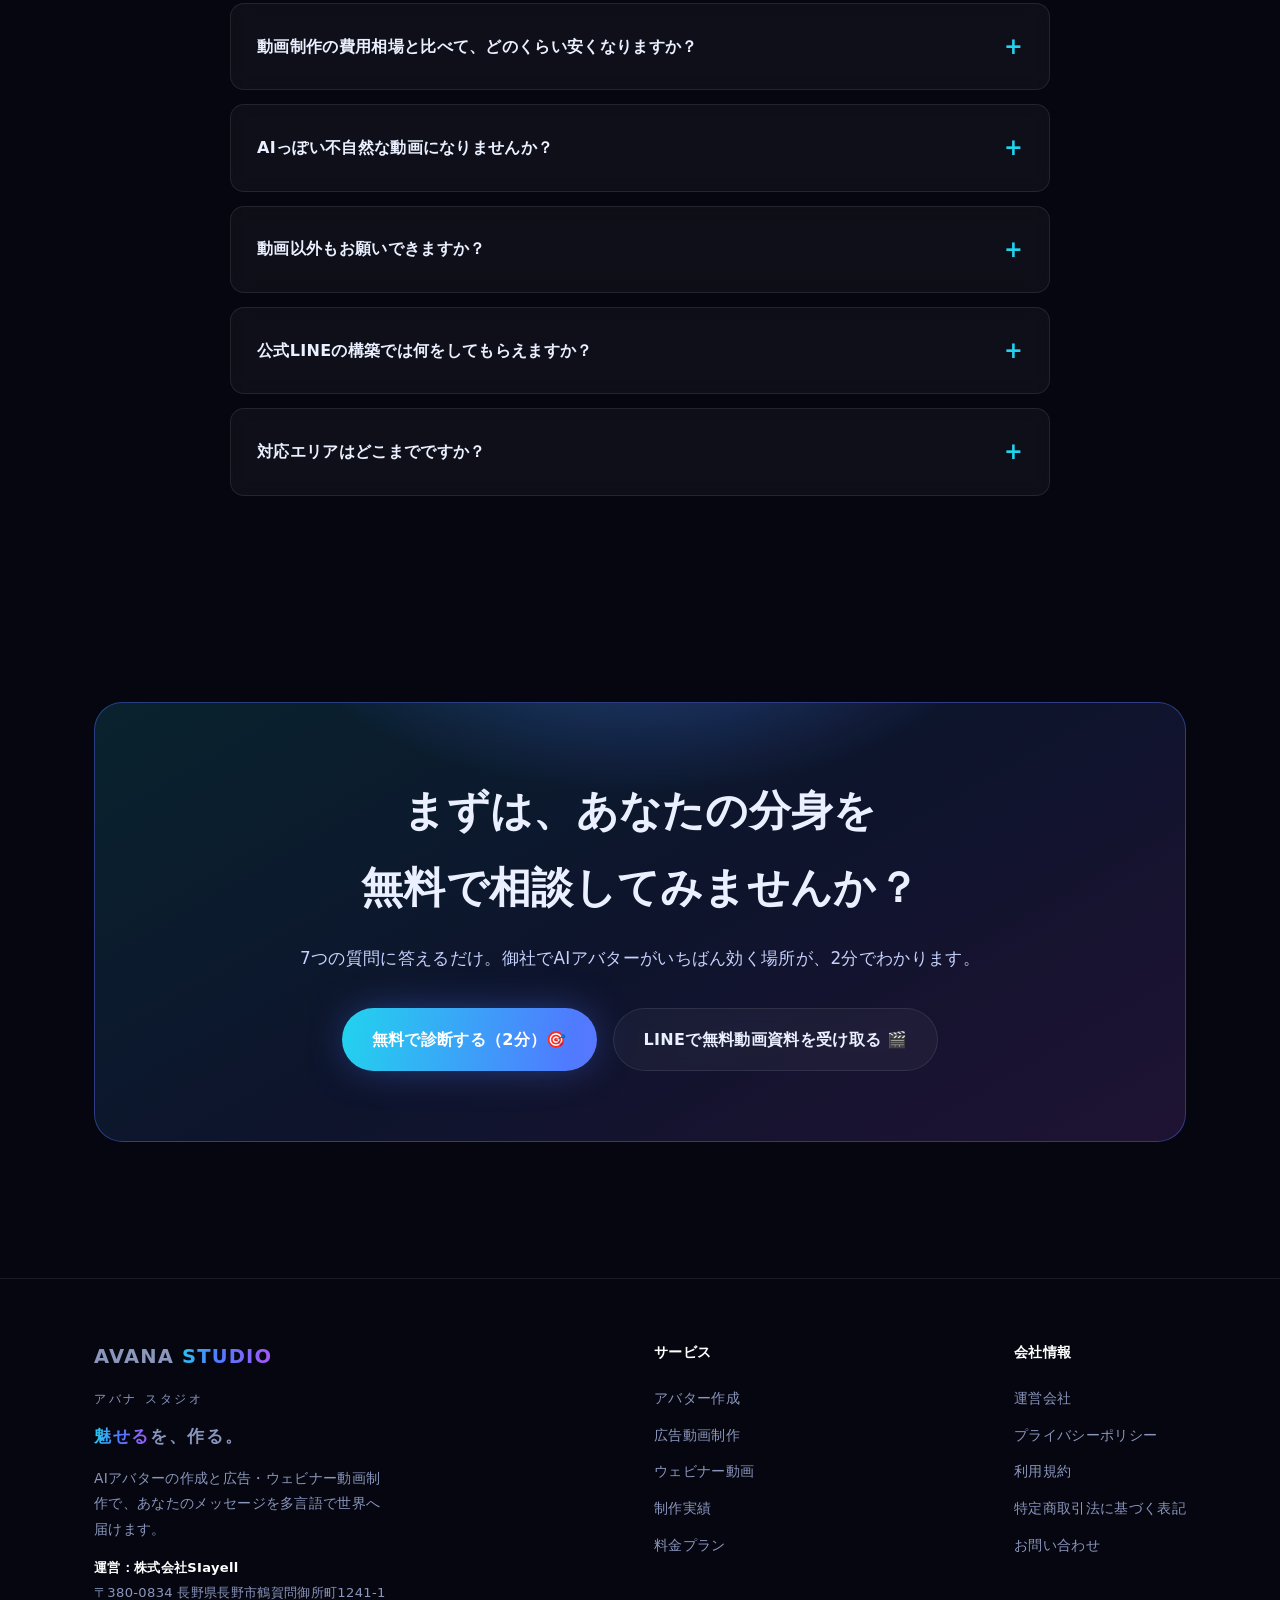
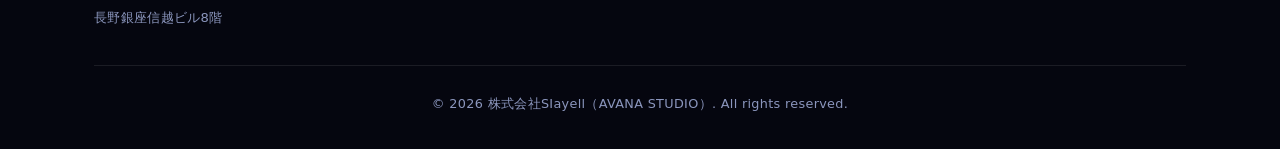
==== commit ae0122c6: "Add Google Search Console verification" ====
--- a/index.html
+++ b/index.html
@@ -6,6 +6,7 @@
 <meta name="theme-color" content="#05060f">
 <meta name="robots" content="index,follow,max-image-preview:large,max-snippet:-1,max-video-preview:-1">
 <meta name="googlebot" content="index,follow,max-image-preview:large,max-snippet:-1,max-video-preview:-1">
+<meta name="google-site-verification" content="79BKCjAn11SKdtH5U6J_k7phZAcwFzxDaSB-A80eDsA">
 <meta name="bingbot" content="index,follow,max-image-preview:large,max-snippet:-1,max-video-preview:-1">
 <meta name="author" content="株式会社SIayell / AVANA STUDIO">
 <meta name="format-detection" content="telephone=no">
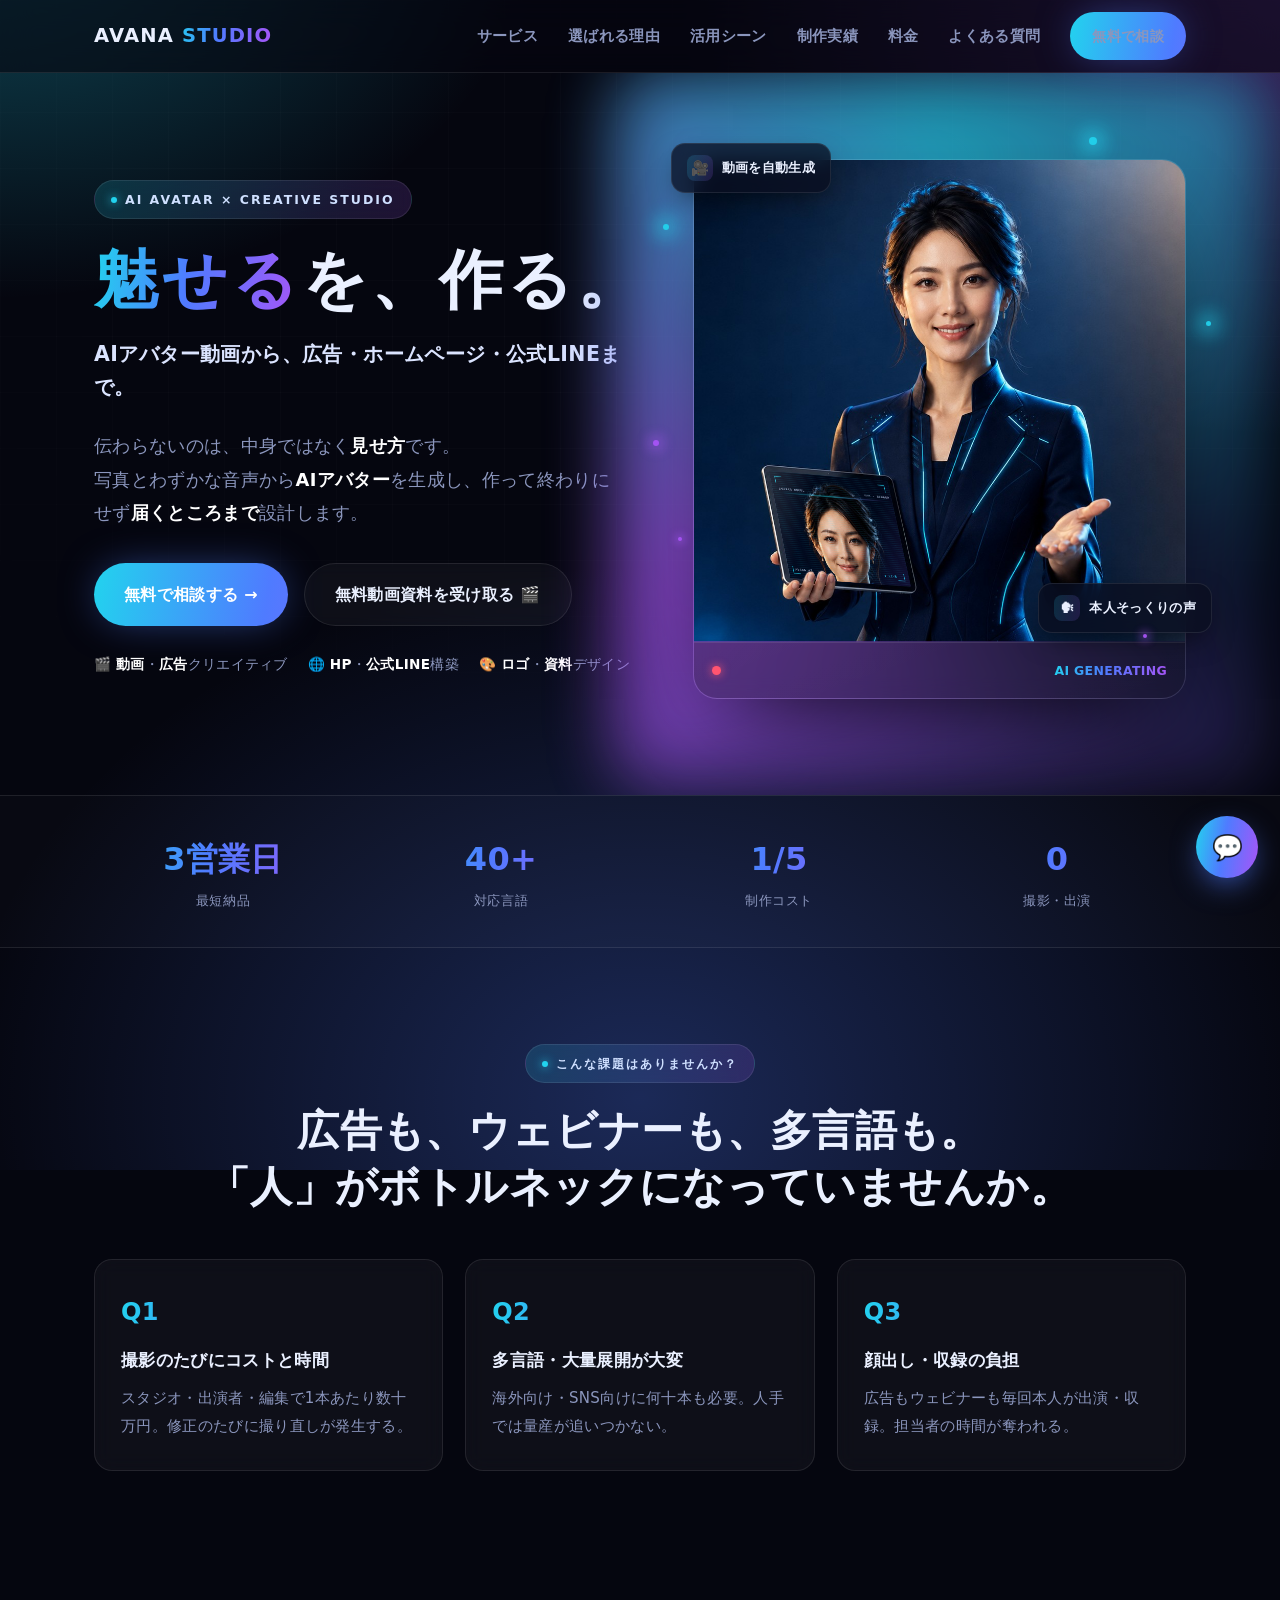
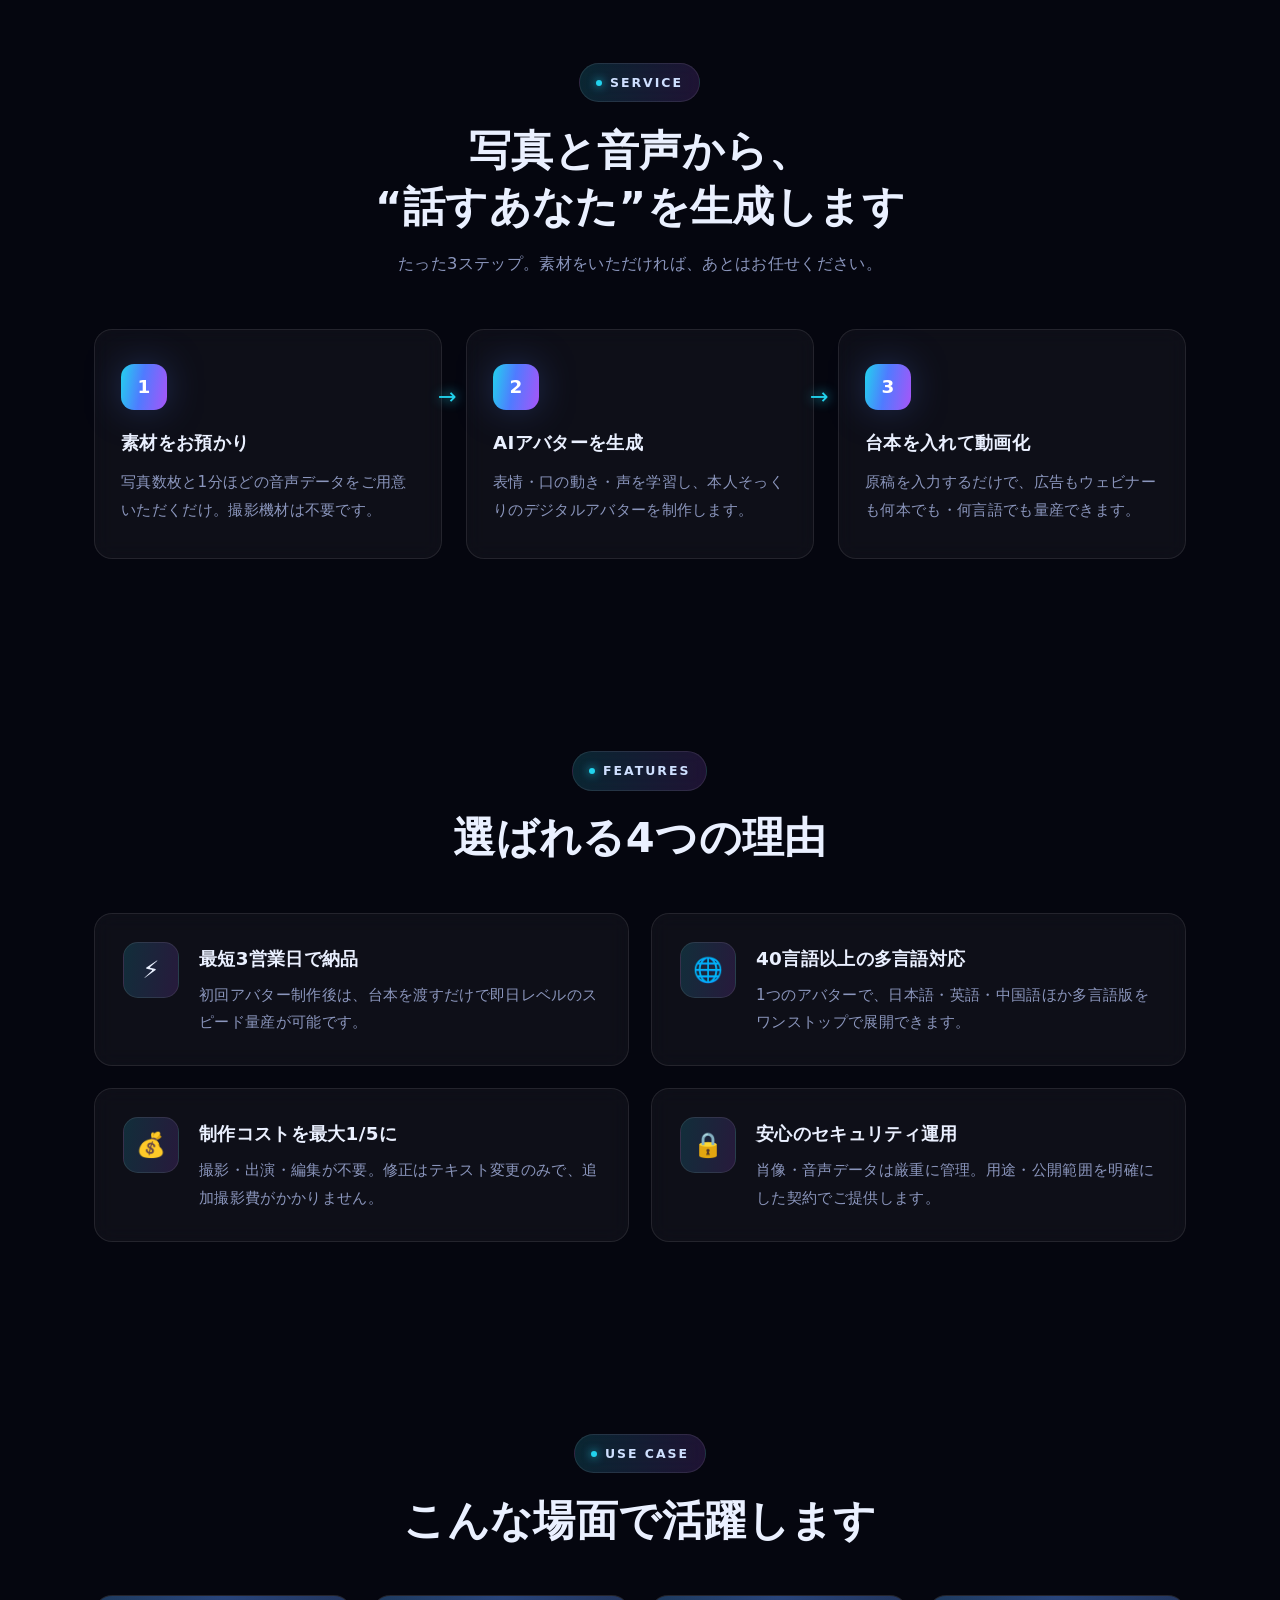
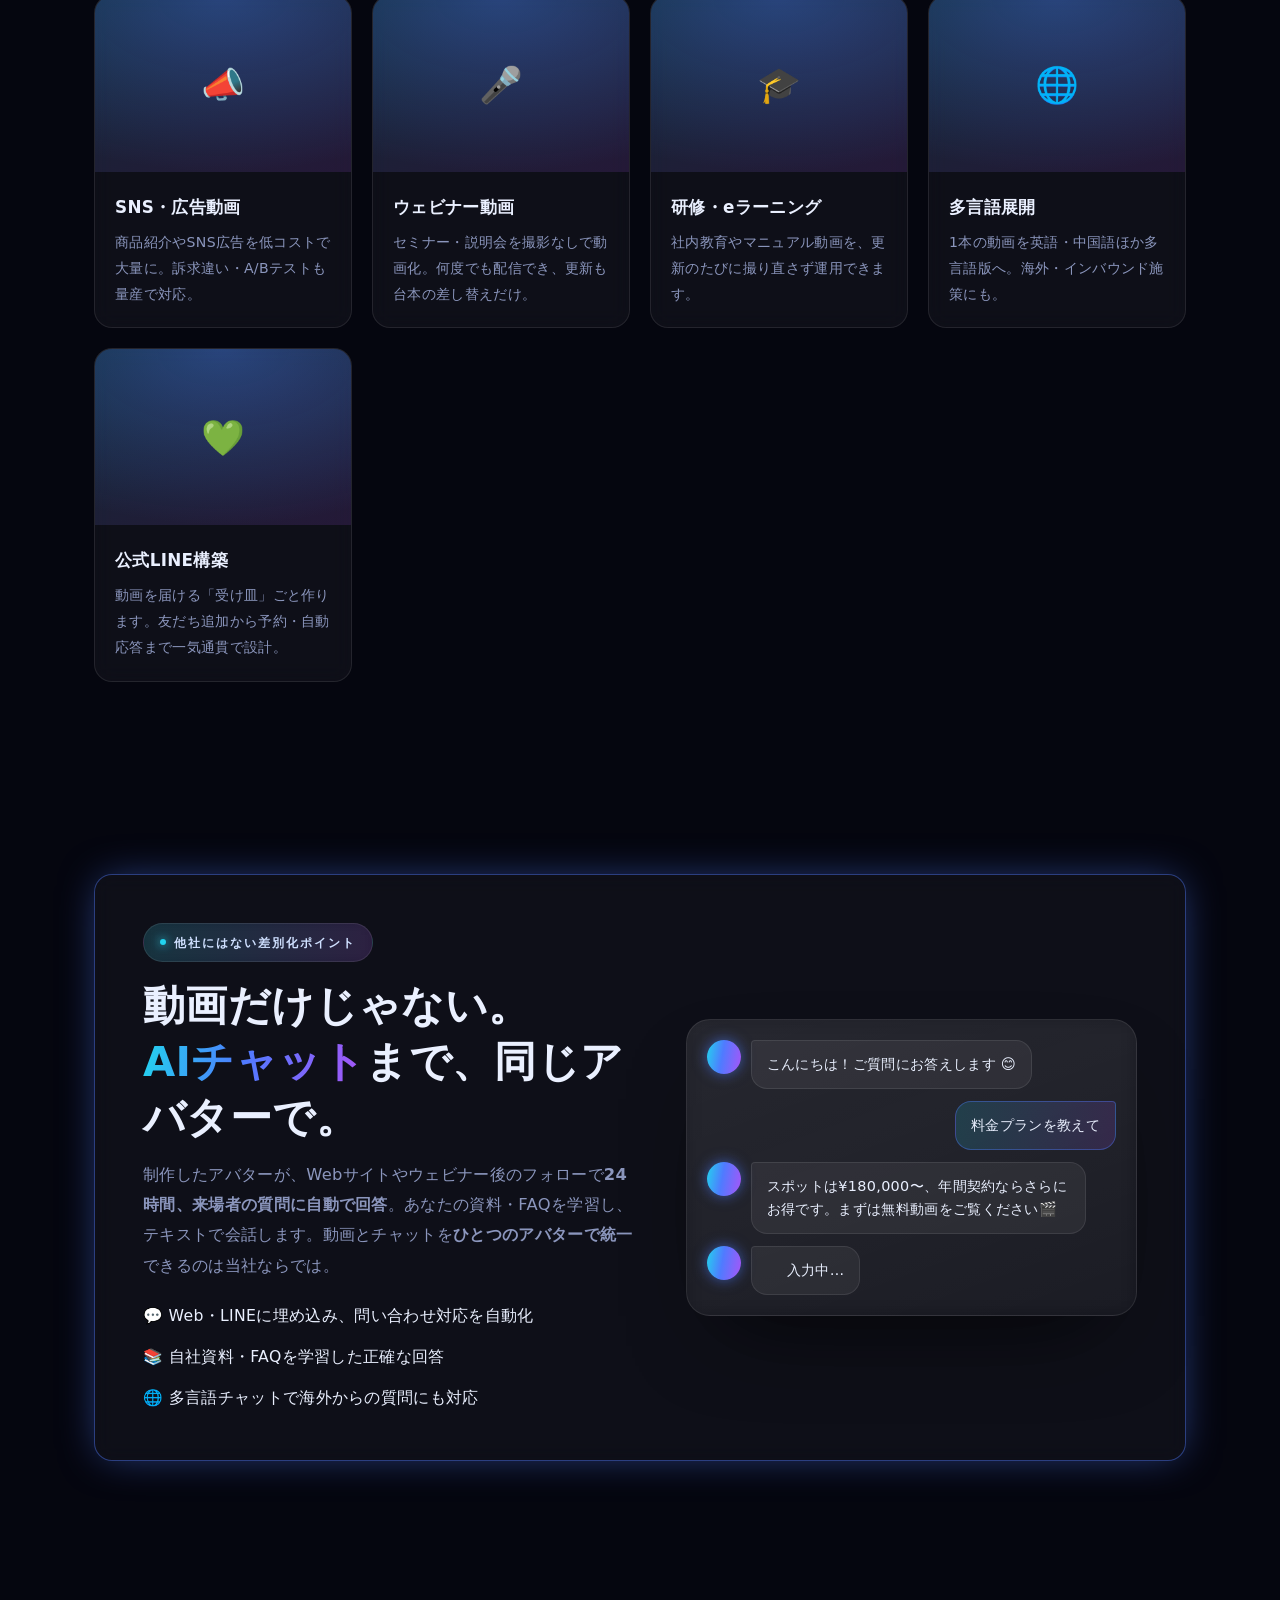
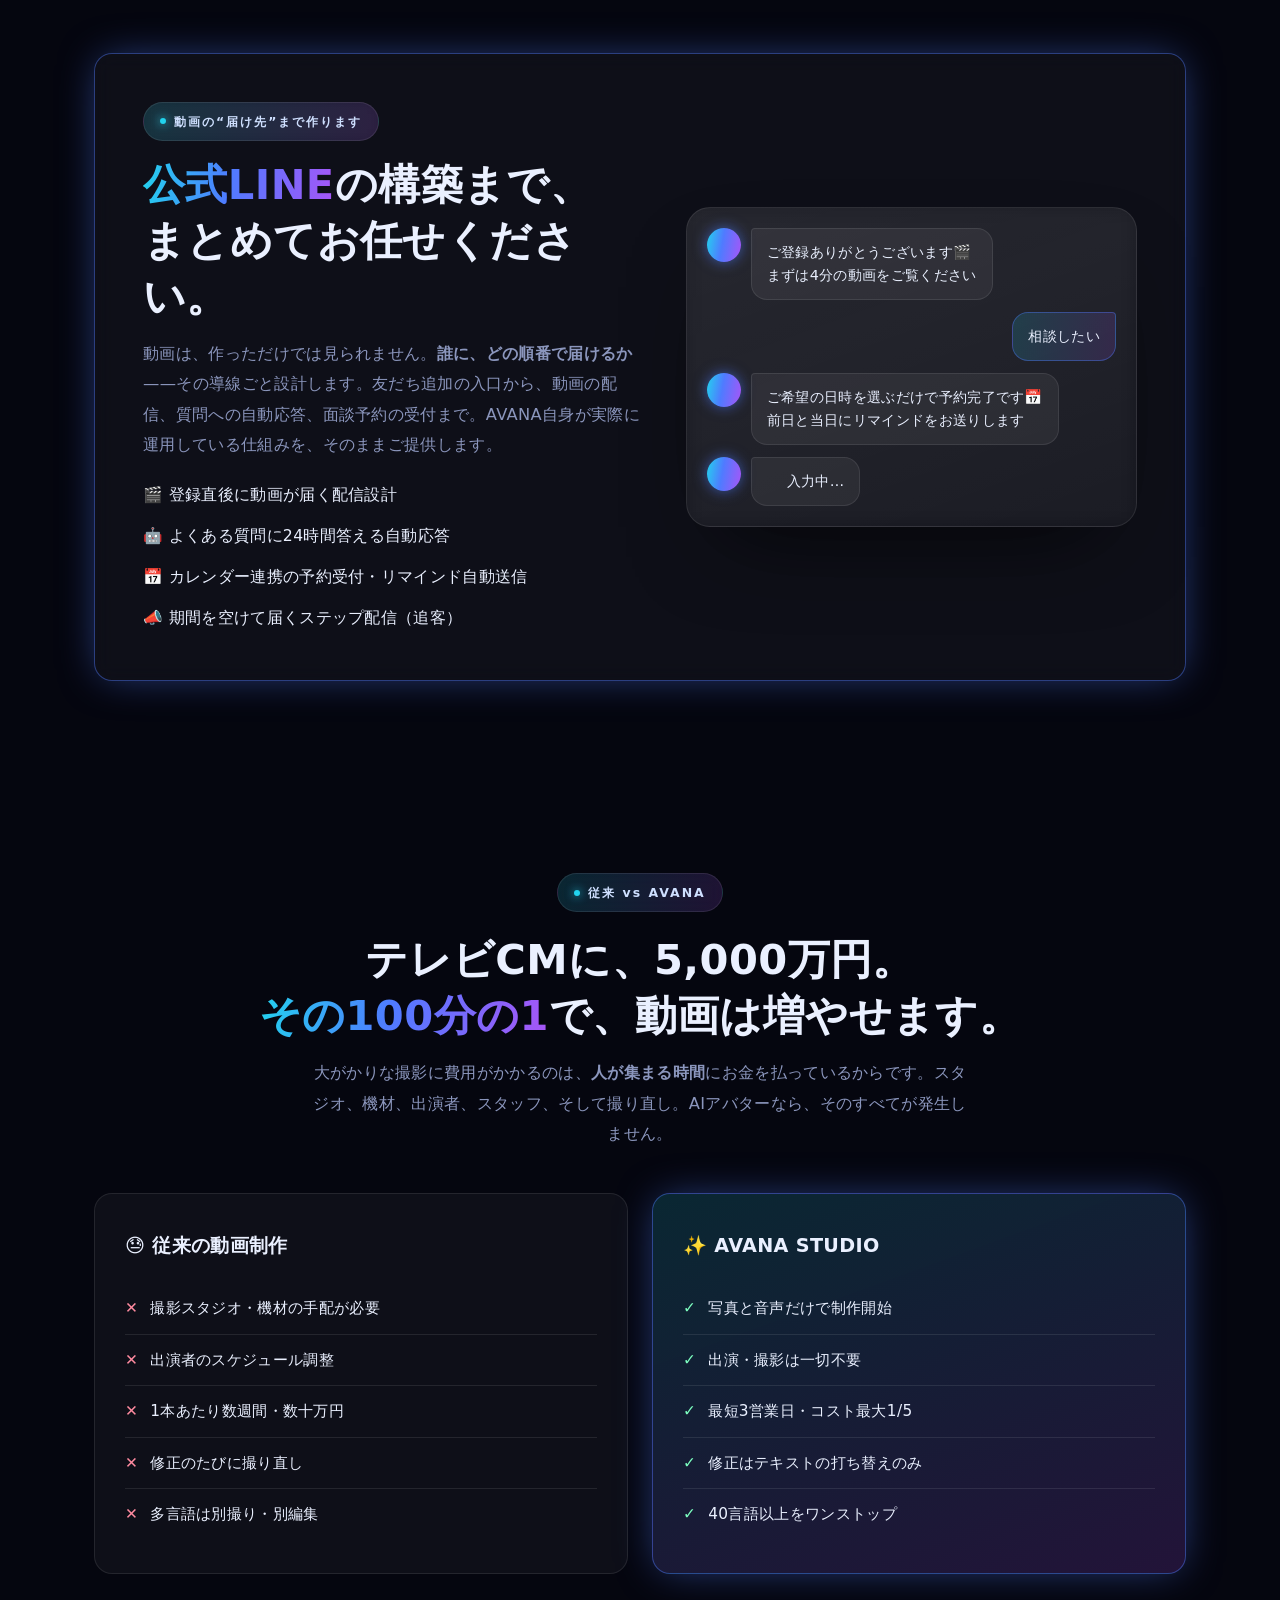
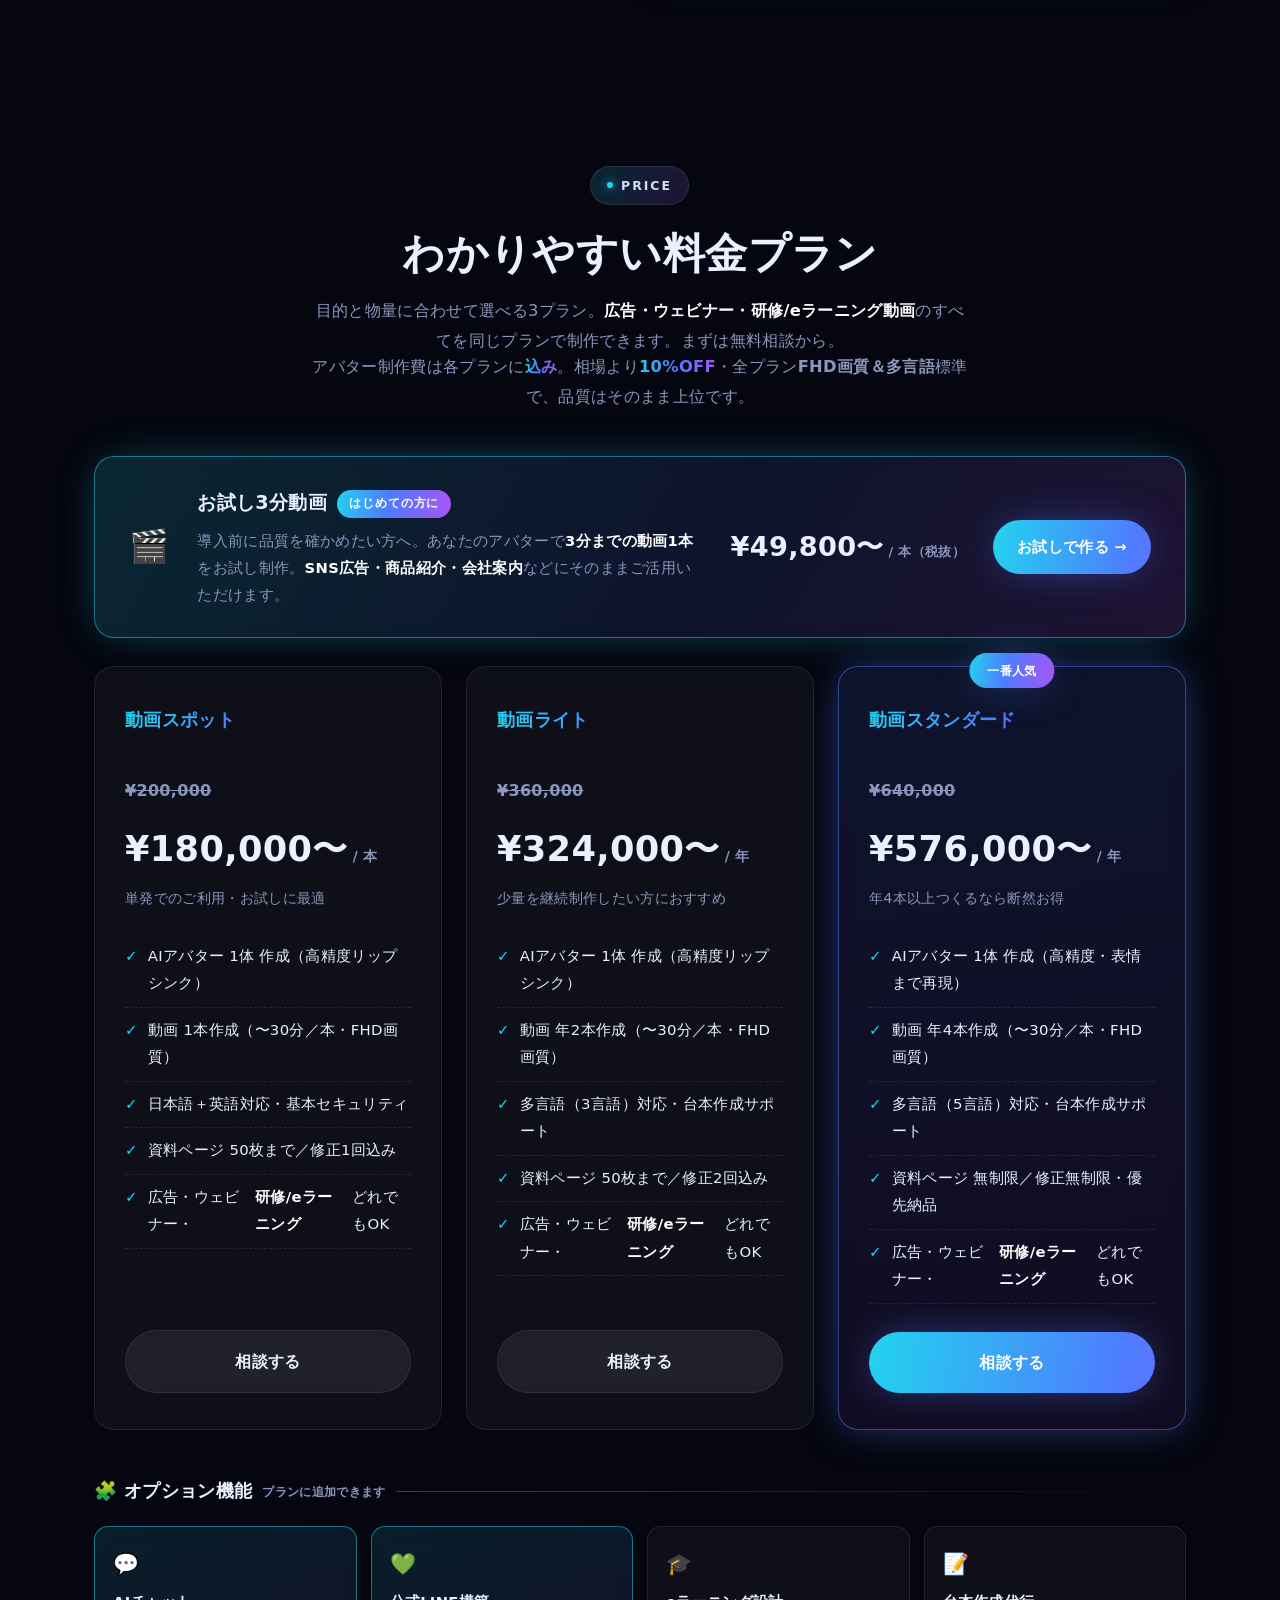
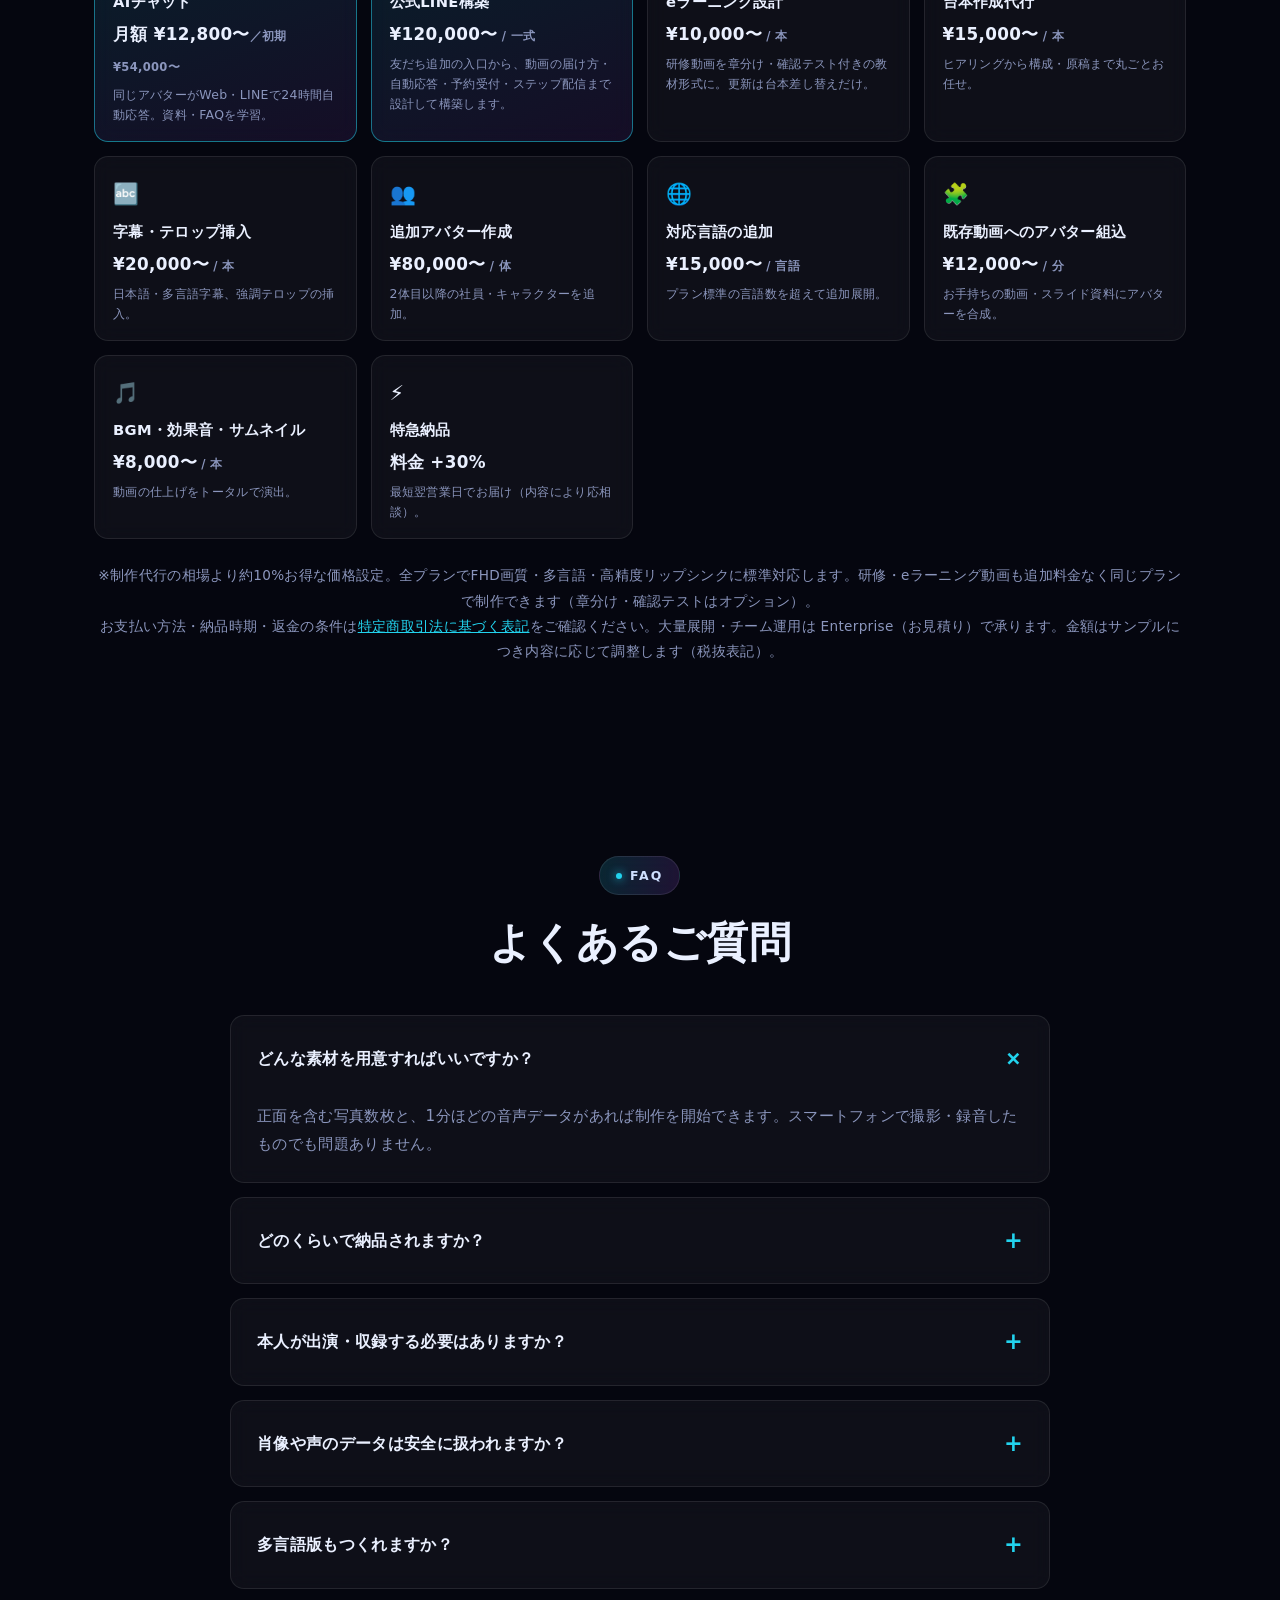
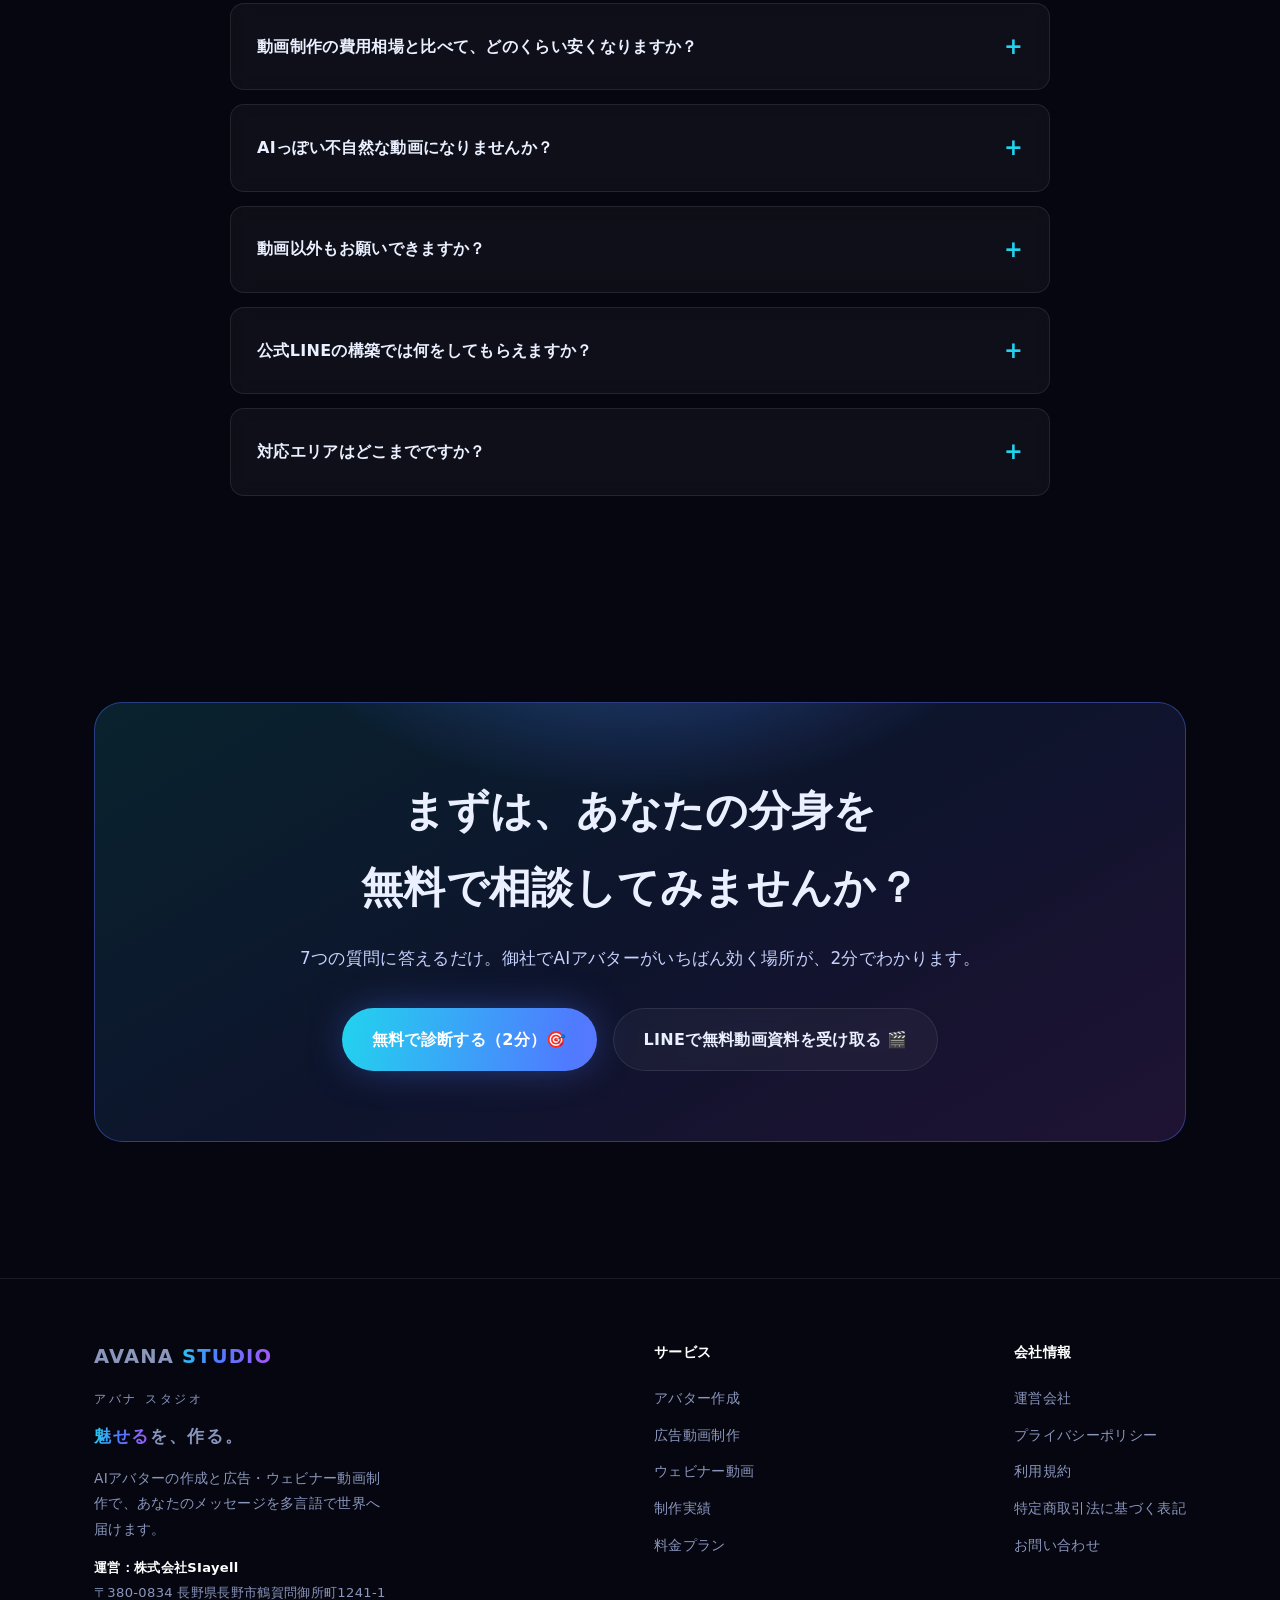
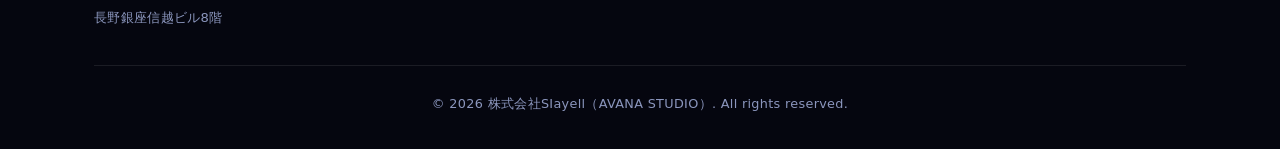
==== commit ea0e49af: "Add GA4 page and engagement measurement" ====
--- a/index.html
+++ b/index.html
@@ -1,6 +1,15 @@
 <!DOCTYPE html>
 <html lang="ja">
 <head>
+<!-- Google tag (gtag.js) -->
+<script async src="https://www.googletagmanager.com/gtag/js?id=G-7P9E15GMB4"></script>
+<script>
+  window.dataLayer = window.dataLayer || [];
+  function gtag(){dataLayer.push(arguments);}
+  gtag('js', new Date());
+  gtag('config', 'G-7P9E15GMB4', {allow_google_signals: false, allow_ad_personalization_signals: false});
+</script>
+
 <meta charset="UTF-8">
 <meta name="viewport" content="width=device-width, initial-scale=1.0">
 <meta name="theme-color" content="#05060f">
